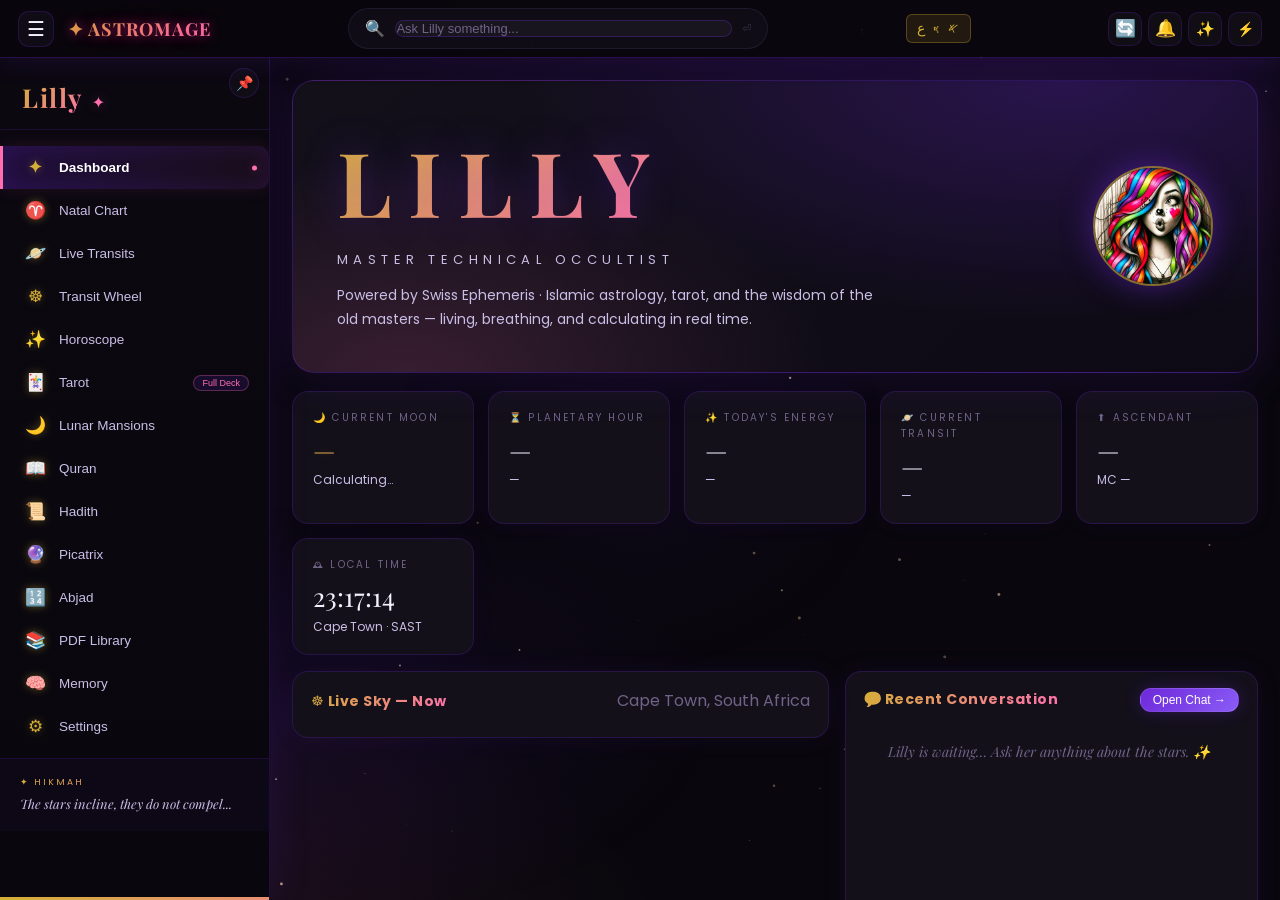
==== templates/index.html @ d73ab099 "Task A: make Lilly a memory-aware companion in /api/chat - Rewrite /api/chat to ground replies in th" ====
<!doctype html>
<html lang="en">
<head>
<meta charset="utf-8">
<meta name="viewport" content="width=device-width, initial-scale=1">
<title>AstroMage — Lilly Islamic Astrology Dashboard</title>
<link rel="stylesheet" href="/static/style.css">
<link rel="stylesheet" href="/static/lilly-premium.css">
</head>
<body>

<canvas id="starfield"></canvas>

<div class="dashboard">

  <!-- ═══ Top Bar ═══ -->
  <header class="topbar">
    <div class="topbar-left">
      <button class="hamburger" id="hamburger" title="Toggle sidebar">☰</button>
      <span class="topbar-title">✦ AstroMage</span>
    </div>
    <div class="topbar-center">
      <span>🔍</span>
      <input type="text" placeholder="Ask Lilly something..." id="search-input">
      <span class="search-hint">⏎</span>
    </div>
    <div class="topbar-translate">
      <button class="translate-btn" id="translate-btn" title="Arabic / Aramaic / Hebrew translation">𐤀 𐡀 ع</button>
      <div class="translate-panel" id="translate-panel" style="display:none">
        <div class="translate-header">
          <span class="translate-title">🔮 Sacred Translation</span>
          <button class="translate-close" id="translate-close">✕</button>
        </div>
        <div class="translate-lang-tabs">
          <button class="t-lang active" data-lang="arabic">Arabic ع</button>
          <button class="t-lang" data-lang="hebrew">Hebrew א</button>
          <button class="t-lang" data-lang="syriac">Syriac ܐ</button>
          <button class="t-lang" data-lang="abjad">Abjad الأبجدية</button>
        </div>
        <textarea id="translate-input" placeholder="Enter Arabic, Hebrew, or Aramaic text..." rows="3"></textarea>
        <div class="translate-actions">
          <button id="translate-submit" class="translate-submit-btn">Translate ⚡</button>
        </div>
        <div class="translate-result" id="translate-result">
          <div class="translate-placeholder">Lilly will translate from the sacred archive... 🌙</div>
        </div>
      </div>
    </div>
    <div class="topbar-right">
      <button class="topbar-btn" title="Refresh" id="btn-refresh">🔄</button>
      <button class="topbar-btn" title="Notifications" id="btn-notif">🔔</button>
      <button class="topbar-btn" id="btn-stars" title="Toggle stars (CPU saver)">✨</button>
      <button class="topbar-btn perf-toggle" id="btn-perf" title="Performance mode saves your laptop's battery and cooling fan 🌀">⚡</button>
    </div>
  </header>

  <!-- ═══ Main Area ═══ -->
  <div class="main-area">

    <!-- ═══ Streamlit Sidebar ═══ -->
    <aside class="sidebar" id="sidebar">
      <button class="sidebar-pin-btn" id="pin-btn" title="Pin sidebar">📌</button>

      <div class="sidebar-brand">
        <span class="sidebar-brand-name">Lilly</span>
        <span class="sidebar-brand-mark">✦</span>
      </div>

      <nav class="sidebar-nav">
        <button class="sidebar-nav-item active" data-tab="tab-home">
          <span class="icon">✦</span> Dashboard
        </button>
        <button class="sidebar-nav-item" data-tab="tab-natal">
          <span class="icon">♈</span> Natal Chart
        </button>
        <button class="sidebar-nav-item" data-tab="tab-transits">
          <span class="icon">🪐</span> Live Transits
        </button>
        <button class="sidebar-nav-item" data-tab="tab-wheel">
          <span class="icon">☸</span> Transit Wheel
        </button>
        <button class="sidebar-nav-item" data-tab="tab-horoscope">
          <span class="icon">✨</span> Horoscope
        </button>
        <button class="sidebar-nav-item" data-tab="tab-tarot">
          <span class="icon">🃏</span> Tarot
          <span class="badge">Full Deck</span>
        </button>
        <button class="sidebar-nav-item" data-tab="tab-mansions">
          <span class="icon">🌙</span> Lunar Mansions
        </button>
        <button class="sidebar-nav-item" data-tab="tab-quran">
          <span class="icon">📖</span> Quran
        </button>
        <button class="sidebar-nav-item" data-tab="tab-hadith">
          <span class="icon">📜</span> Hadith
        </button>
        <button class="sidebar-nav-item" data-tab="tab-picatrix">
          <span class="icon">🔮</span> Picatrix
        </button>
        <button class="sidebar-nav-item" data-tab="tab-abjad">
          <span class="icon">🔢</span> Abjad
        </button>
        <button class="sidebar-nav-item" data-tab="tab-library">
          <span class="icon">📚</span> PDF Library
        </button>
        <button class="sidebar-nav-item" data-tab="tab-memory">
          <span class="icon">🧠</span> Memory
        </button>
        <button class="sidebar-nav-item" data-tab="tab-settings">
          <span class="icon">⚙</span> Settings
        </button>
      </nav>

      <div class="sidebar-quote">
        <div class="label">✦ Hikmah</div>
        <div class="text" id="quote-text">The stars incline, they do not compel...</div>
      </div>
    </aside>

    <!-- ═══ Content Area ═══ -->
    <div class="content-area" id="content-area">

      <!-- ─── HOME ─── -->
      <div class="tab-page active" id="tab-home">

        <!-- ═══ LILLY · HERO ═══ -->
        <div class="lilly-hero">
          <div class="lilly-hero-inner">
            <div class="lilly-hero-text">
              <h1>LILLY</h1>
              <div class="lilly-sub">Master Technical Occultist</div>
              <p class="lilly-tagline">Powered by Swiss Ephemeris · Islamic astrology, tarot, and the wisdom of the old masters — living, breathing, and calculating in real time.</p>
            </div>
            <img class="lilly-portrait" src="/static/lilly_portrait.png" alt="Lilly">
          </div>
        </div>

        <!-- ═══ LIVE STAT TILES ═══ -->
        <div class="lilly-tile-grid" id="lilly-tiles">
          <div class="lilly-tile" id="tile-moon">
            <div class="tile-label">🌙 Current Moon</div>
            <div class="tile-value gold" id="tile-moon-val">—</div>
            <div class="tile-sub" id="tile-moon-sub">Calculating…</div>
          </div>
          <div class="lilly-tile" id="tile-hour">
            <div class="tile-label">⏳ Planetary Hour</div>
            <div class="tile-value" id="tile-hour-val">—</div>
            <div class="tile-sub" id="tile-hour-sub">—</div>
          </div>
          <div class="lilly-tile" id="tile-energy">
            <div class="tile-label">✨ Today's Energy</div>
            <div class="tile-value" id="tile-energy-val">—</div>
            <div class="tile-sub" id="tile-energy-sub">—</div>
          </div>
          <div class="lilly-tile" id="tile-transit">
            <div class="tile-label">🪐 Current Transit</div>
            <div class="tile-value" id="tile-transit-val">—</div>
            <div class="tile-sub" id="tile-transit-sub">—</div>
          </div>
          <div class="lilly-tile" id="tile-asc">
            <div class="tile-label">⬆ Ascendant</div>
            <div class="tile-value" id="tile-asc-val">—</div>
            <div class="tile-sub" id="tile-asc-sub">MC —</div>
          </div>
          <div class="lilly-tile" id="tile-clock">
            <div class="tile-label">🕰 Local Time</div>
            <div class="tile-value" id="tile-clock-val">—</div>
            <div class="tile-sub" id="tile-clock-sub">Cape Town · SAST</div>
          </div>
        </div>

        <!-- ═══ LIVE WHEEL + RECENT CHAT ═══ -->
        <div class="lilly-home-main">
          <!-- Live wheel -->
          <div class="lilly-wheel-card">
            <div class="card-header">
              <span class="card-title">☸ Live Sky — Now</span>
              <span class="card-subtitle" id="wheel-loc-sub">Cape Town, South Africa</span>
            </div>
            <div id="wheel-canvas" class="wheel-canvas"></div>
            <div id="planet-panel" class="planet-panel hidden">
              <div class="planet-panel-header">
                <span id="planet-panel-title">Planet</span>
                <button id="planet-panel-close">✕</button>
              </div>
              <div id="planet-panel-body" class="planet-panel-body"></div>
            </div>
          </div>

          <!-- Recent conversation + chat launcher -->
          <div class="lilly-recent">
            <div class="card-header">
              <span class="card-title">💬 Recent Conversation</span>
              <button class="btn btn-sm" onclick="openTab('tab-chat')">Open Chat →</button>
            </div>
            <div class="lilly-recent-list" id="lilly-recent-list">
              <div class="lilly-recent-empty">Lilly is waiting… Ask her anything about the stars. ✨</div>
            </div>
            <div class="lilly-quick-prompts" id="lilly-quick-prompts">
              <button class="lilly-chip" onclick="lillyAsk('What is my current Moon phase?')">Moon phase</button>
              <button class="lilly-chip" onclick="lillyAsk('Draw me a tarot card')">Draw a card</button>
              <button class="lilly-chip" onclick="lillyAsk('Explain my Ascendant')">My Ascendant</button>
              <button class="lilly-chip" onclick="lillyAsk('What is the current planetary hour?')">Planetary hour</button>
            </div>
          </div>
        </div>

        <!-- ═══ APP NAVIGATION TILES ═══ -->
        <div class="lilly-nav-grid">
          <a class="lilly-link" href="javascript:void(0)" onclick="openTab('tab-natal')"><span class="ll-icon">♈</span><span><span class="ll-name">Natal Chart</span><br><span class="ll-desc">Lilly explains every placement</span></span></a>
          <a class="lilly-link" href="javascript:void(0)" onclick="openTab('tab-transits')"><span class="ll-icon">🪐</span><span><span class="ll-name">Live Transits</span><br><span class="ll-desc">Real-time planetary motion</span></span></a>
          <a class="lilly-link" href="javascript:void(0)" onclick="openTab('tab-wheel')"><span class="ll-icon">☸</span><span><span class="ll-name">Transit Wheel</span><br><span class="ll-desc">Interactive SVG chart</span></span></a>
          <a class="lilly-link" href="javascript:void(0)" onclick="openTab('tab-horoscope')"><span class="ll-icon">✨</span><span><span class="ll-name">Horoscope</span><br><span class="ll-desc">Personalised interpretation</span></span></a>
          <a class="lilly-link" href="javascript:void(0)" onclick="openTab('tab-tarot')"><span class="ll-icon">🃏</span><span><span class="ll-name">Tarot</span><br><span class="ll-desc">Rider-Waite meanings & correspondences</span></span></a>
          <a class="lilly-link" href="javascript:void(0)" onclick="openTab('tab-mansions')"><span class="ll-icon">🌙</span><span><span class="ll-name">Lunar Mansions</span><br><span class="ll-desc">Full Manazil al-Qamar encyclopedia</span></span></a>
          <a class="lilly-link" href="javascript:void(0)" onclick="openTab('tab-quran')"><span class="ll-icon">📖</span><span><span class="ll-name">Quran</span><br><span class="ll-desc">Searchable, with tafsir & Lilly's commentary</span></span></a>
          <a class="lilly-link" href="javascript:void(0)" onclick="openTab('tab-hadith')"><span class="ll-icon">📜</span><span><span class="ll-name">Hadith</span><br><span class="ll-desc">Searchable authentic collections</span></span></a>
          <a class="lilly-link" href="javascript:void(0)" onclick="openTab('tab-picatrix')"><span class="ll-icon">🔮</span><span><span class="ll-name">Picatrix</span><br><span class="ll-desc">Planetary correspondences & elections</span></span></a>
          <a class="lilly-link" href="javascript:void(0)" onclick="openTab('tab-abjad')"><span class="ll-icon">🔢</span><span><span class="ll-name">Abjad</span><br><span class="ll-desc">Calculations & magic squares</span></span></a>
          <a class="lilly-link" href="javascript:void(0)" onclick="openTab('tab-library')"><span class="ll-icon">📚</span><span><span class="ll-name">PDF Library</span><br><span class="ll-desc">Lilly remembers every uploaded PDF</span></span></a>
          <a class="lilly-link" href="javascript:void(0)" onclick="openTab('tab-memory')"><span class="ll-icon">🧠</span><span><span class="ll-name">Memory</span><br><span class="ll-desc">What Lilly holds for you</span></span></a>
        </div>

      </div><!-- /tab-home -->

      <!-- ─── NATAL CHART WORKSHEET ─── -->
      <div class="tab-page" id="tab-natal">
        <!-- Chart Selector Bar -->
        <div class="natal-chart-bar">
          <div class="natal-chart-selector">
            <span class="natal-bar-label">🎂 Chart:</span>
            <select id="natal-chart-select" class="natal-chart-select">
              <option value="">Gigi (Default)</option>
            </select>
          </div>
          <div class="natal-chart-actions">
            <button class="natal-bar-btn" id="natal-btn-new" title="New Chart">＋ New</button>
            <button class="natal-bar-btn" id="natal-btn-save" title="Save Chart">💾 Save</button>
            <button class="natal-bar-btn danger" id="natal-btn-delete" title="Delete Chart">🗑 Delete</button>
          </div>
        </div>
        <div class="natal-worksheet" id="natal-worksheet">

          <!-- Top Row: Planetary Positions + Wheel -->
          <div class="natal-top-row">
            <div class="natal-planet-box">
              <div class="natal-section-label">☉ PLANETARY POSITIONS</div>
              <table class="natal-planet-table" id="natal-planet-table">
                <thead><tr><th>PLANET</th><th>SIGN</th><th>DEG</th><th>HOUSE</th></tr></thead>
                <tbody id="natal-planet-tbody">
                  <tr><td colspan="4" class="natal-loading">Loading...</td></tr>
                </tbody>
              </table>
            </div>
            <div class="natal-wheel-box">
              <div class="natal-section-label">✦ NATAL WHEEL</div>
              <div id="natal-wheel-canvas" class="natal-wheel-canvas">
                <div class="natal-loading">Drawing wheel...</div>
              </div>
            </div>
          </div>

          <!-- Middle Row: Aspect Grid + House Cusps -->
          <div class="natal-mid-row">
            <div class="natal-aspect-box">
              <div class="natal-section-label">✦ ASPECTS</div>
              <div class="natal-aspect-scroll" id="natal-aspect-list">
                <div class="natal-loading">Computing aspects...</div>
              </div>
            </div>
            <div class="natal-cusps-box">
              <div class="natal-section-label">✦ HOUSE CUSPS</div>
              <table class="natal-cusp-table" id="natal-cusp-table">
                <thead><tr><th>#</th><th>SIGN</th><th>DEG</th><th>RULER</th></tr></thead>
                <tbody id="natal-cusp-tbody">
                  <tr><td colspan="4" class="natal-loading">Loading...</td></tr>
                </tbody>
              </table>
            </div>
          </div>

          <!-- Bottom Row: Elements/Modalities + Birth Data -->
          <div class="natal-bottom-row">
            <div class="natal-elements-box">
              <div class="natal-section-label">✦ ELEMENTS & MODALITIES</div>
              <table class="natal-elem-table" id="natal-elem-table">
                <thead><tr><th></th><th>CARDINAL</th><th>FIXED</th><th>MUTABLE</th></tr></thead>
                <tbody id="natal-elem-tbody">
                  <tr><td>🔥 FIRE</td><td>0</td><td>0</td><td>0</td></tr>
                  <tr><td>🌍 EARTH</td><td>0</td><td>0</td><td>0</td></tr>
                  <tr><td>🌬 AIR</td><td>0</td><td>0</td><td>0</td></tr>
                  <tr><td>💧 WATER</td><td>0</td><td>0</td><td>0</td></tr>
                </tbody>
              </table>
            </div>
            <div class="natal-data-box">
              <div class="natal-section-label">✦ BIRTH DATA</div>
              <div class="natal-data-grid" id="natal-data-grid">
                <div class="natal-data-field"><span class="natal-data-label">Name</span><span class="natal-data-value" id="natal-name">—</span></div>
                <div class="natal-data-field"><span class="natal-data-label">Date</span><span class="natal-data-value" id="natal-date">—</span></div>
                <div class="natal-data-field"><span class="natal-data-label">Time</span><span class="natal-data-value" id="natal-time">—</span></div>
                <div class="natal-data-field"><span class="natal-data-label">Location</span><span class="natal-data-value" id="natal-location">—</span></div>
                <div class="natal-data-field"><span class="natal-data-label">ASC</span><span class="natal-data-value" id="natal-asc">—</span></div>
                <div class="natal-data-field"><span class="natal-data-label">MC</span><span class="natal-data-value" id="natal-mc">—</span></div>
              </div>
            </div>
          </div>

          <!-- Legend -->
          <div class="natal-legend">
            <span>☌ Conjunction</span> <span>☍ Opposition</span> <span>△ Trine</span> <span>□ Square</span> <span>✶ Sextile</span>
          </div>

        </div>
      </div>
      <div class="tab-page" id="tab-horoscope">
        <div class="horoscope-layout">
          <!-- Left: Horoscope Category Nav -->
          <div class="horo-nav-panel">
            <div class="horo-nav-header">🔮 Horoscopes</div>
            <div class="horo-nav-list">
              <div class="horo-nav-item active" data-horo="daily" onclick="switchHoro('daily')">⭐ Daily</div>
              <div class="horo-nav-item" data-horo="weekly" onclick="switchHoro('weekly')">📅 Weekly</div>
              <div class="horo-nav-item" data-horo="monthly" onclick="switchHoro('monthly')">🌕 Monthly</div>
              <div class="horo-nav-item" data-horo="love" onclick="switchHoro('love')">💕 Love</div>
              <div class="horo-nav-item" data-horo="career" onclick="switchHoro('career')">💼 Career</div>
              <div class="horo-nav-item" data-horo="health" onclick="switchHoro('health')">🌿 Health</div>
              <div class="horo-nav-item" data-horo="compat" onclick="switchHoro('compat')">💖 Compatibility</div>
            </div>
          </div>
          <!-- Right: Content -->
          <div class="horo-content" id="horo-content">
            <div class="horo-loading">Loading the stars...</div>
          </div>
        </div>
      </div>
      <div class="tab-page" id="tab-magi">
        <!-- ═══ MagiJournal — Web Diary ═══ -->
        <div class="magi-layout">
          <!-- Left Column: Day Navigation + Calendar + View Switcher -->
          <div class="magi-left">
            <!-- View Switcher -->
            <div class="card magi-view-switch">
              <button class="magi-view-btn active" data-magi-view="day">📝 Day</button>
              <button class="magi-view-btn" data-magi-view="week">📅 Week</button>
              <button class="magi-view-btn" data-magi-view="year">🗓 Year</button>
              <button class="magi-view-btn" data-magi-view="search">🔍 Search</button>
            </div>

            <!-- Day Picker -->
            <div class="card magi-day-picker" id="magi-day-picker">
              <div class="magi-day-nav">
                <button class="magi-nav-btn" id="magi-prev-day">◀</button>
                <div class="magi-day-display">
                  <div class="magi-day-name" id="magi-day-name">—</div>
                  <div class="magi-day-date" id="magi-day-date">—</div>
                </div>
                <button class="magi-nav-btn" id="magi-next-day">▶</button>
                <button class="magi-nav-btn" id="magi-today-btn" title="Today">✦</button>
              </div>
              <div class="magi-date-input-row">
                <input type="date" id="magi-date-input" class="magi-date-input">
              </div>
            </div>

            <!-- Month Calendar Mini -->
            <div class="card magi-month-card" id="magi-month-cal">
              <div class="magi-month-header">
                <button class="magi-nav-btn mini" id="magi-prev-month">◀</button>
                <span class="magi-month-title" id="magi-month-title">—</span>
                <button class="magi-nav-btn mini" id="magi-next-month">▶</button>
              </div>
              <div class="magi-weekday-headers">
                <span>Mon</span><span>Tue</span><span>Wed</span><span>Thu</span><span>Fri</span><span>Sat</span><span>Sun</span>
              </div>
              <div class="magi-cal-grid" id="magi-cal-grid"></div>
            </div>

            <!-- Bookmarks & Favorites Quick -->
            <div class="card magi-bm-fav">
              <div class="magi-bm-row">
                <button class="magi-bm-btn" id="magi-show-bookmarks">📌 <span id="magi-bm-count">0</span></button>
                <button class="magi-bm-btn" id="magi-show-favorites">♥ <span id="magi-fav-count">0</span></button>
              </div>
            </div>
          </div>

          <!-- Right Column: Dynamic Content -->
          <div class="magi-right">

            <!-- Day View: Astro Bar + Diary/Tasks/Dreams -->
            <div class="magi-view" id="magi-view-day">
              <!-- Astro Info Bar -->
              <div class="card magi-astro-bar" id="magi-astro-bar">
                <div class="loading">Consulting the stars...</div>
              </div>
              <!-- Sub-tabs -->
              <div class="magi-tabs">
                <div class="magi-tab-bar">
                  <button class="magi-tab-btn active" data-magi-tab="diary">📝 Diary</button>
                  <button class="magi-tab-btn" data-magi-tab="tasks">☑ Tasks</button>
                  <button class="magi-tab-btn" data-magi-tab="dreams">🌙 Dreams</button>
                </div>
                <div class="magi-tab-content active" id="magi-tab-diary">
                  <div class="magi-toolbar">
                    <button class="magi-tool-btn" id="magi-bookmark-btn">☆ Bookmark</button>
                    <button class="magi-tool-btn" id="magi-favorite-btn">♥ Favorite</button>
                    <span class="magi-saved-status" id="magi-saved-status"></span>
                  </div>
                  <textarea class="magi-diary-text" id="magi-diary-text" placeholder="Write your diary entry for this day..."></textarea>
                </div>
                <div class="magi-tab-content" id="magi-tab-tasks">
                  <div class="magi-task-input-row">
                    <input type="text" class="magi-task-input" id="magi-task-input" placeholder="Add a task...">
                    <button class="magi-task-add-btn" id="magi-task-add">+ Add</button>
                  </div>
                  <div class="magi-task-list" id="magi-task-list">
                    <div class="loading">No tasks for this day</div>
                  </div>
                </div>
                <div class="magi-tab-content" id="magi-tab-dreams">
                  <textarea class="magi-dream-text" id="magi-dream-text" placeholder="Record your dreams..."></textarea>
                </div>
              </div>
            </div>

            <!-- Week View -->
            <div class="magi-view" id="magi-view-week" style="display:none">
              <div class="card">
                <div class="card-header"><span class="card-title">📅 Week View</span></div>
                <div class="magi-week-header">
                  <button class="magi-nav-btn" id="magi-prev-week">◀ Prev Week</button>
                  <span class="magi-week-title" id="magi-week-title">—</span>
                  <button class="magi-nav-btn" id="magi-next-week">Next Week ▶</button>
                </div>
                <div class="magi-week-grid" id="magi-week-grid"></div>
              </div>
            </div>

            <!-- Year View -->
            <div class="magi-view" id="magi-view-year" style="display:none">
              <div class="card">
                <div class="card-header"><span class="card-title">🗓 Year View</span></div>
                <div class="magi-year-header">
                  <button class="magi-nav-btn" id="magi-prev-year">◀</button>
                  <span class="magi-year-title" id="magi-year-title">—</span>
                  <button class="magi-nav-btn" id="magi-next-year">▶</button>
                </div>
                <div class="magi-year-grid" id="magi-year-grid"></div>
              </div>
            </div>

            <!-- Search View -->
            <div class="magi-view" id="magi-view-search" style="display:none">
              <div class="card">
                <div class="card-header"><span class="card-title">🔍 Search</span></div>
                <div class="magi-search-row">
                  <input type="text" class="magi-search-input" id="magi-search-input" placeholder="Search diary, tasks, dreams...">
                  <button class="magi-search-btn" id="magi-search-btn">Search</button>
                </div>
                <div class="magi-recent-searches" id="magi-recent-searches"></div>
                <div class="magi-search-results" id="magi-search-results"></div>
              </div>
            </div>

          </div>
        </div>
      </div>
      <div class="tab-page" id="tab-library">
        <div class="library-layout">
          <!-- Bookshelf Panel -->
          <div class="library-shelf-panel">
            <div class="card library-shelf-card">
              <div class="library-shelf-header">
                <span class="library-shelf-title">📚 Bookshelf</span>
                <span class="library-shelf-count" id="library-book-count">0 books</span>
                <button class="btn btn-sm" onclick="importAllPDFs()" title="Import PDFs from Documents/magewisdom" style="font-size:12px;padding:4px 10px">📥 Import</button>
              </div>
              <div class="library-search-bar" style="padding:8px 12px;border-bottom:1px solid rgba(255,255,255,0.05)">
                <input type="text" id="library-search-input" placeholder="🔍 Search all books..." 
                  onkeyup="if(event.key==='Enter')librarySearch()" style="width:100%;background:rgba(0,0,0,0.3);border:1px solid rgba(212,175,55,0.2);border-radius:6px;padding:6px 10px;color:#e0e0e0;font-size:13px;outline:none" />
              </div>
              <div class="library-shelf" id="library-shelf">
                <div class="loading">Opening the sacred archive...</div>
              </div>
            </div>
          </div>
          <!-- Celestial Index Panel (Phase 15) -->
          <div class="celestial-index-panel" id="celestial-index-panel">
            <div class="card celestial-index-card">
              <div class="library-shelf-header">
                <span class="library-shelf-title">✦ Lilly's Celestial Library</span>
                <span class="library-shelf-count" id="celestial-count">indexing…</span>
              </div>
              <div class="celestial-filters" id="celestial-trad-filters"></div>
              <div class="celestial-filters" id="celestial-dom-filters"></div>
              <div class="celestial-grid" id="celestial-grid">
                <div class="loading">✦ Awakening the index of the old masters…</div>
              </div>
            </div>
          </div>
          <!-- Reader Panel -->
          <div class="library-reader-panel">
            <div class="card library-reader-card" id="library-reader-card">
              <div class="library-empty" id="library-empty">
                <div class="library-empty-icon">📖</div>
                <div class="library-empty-title">Sacred Library</div>
                <div class="library-empty-desc">Select a book from the shelf to begin reading.<br>The wisdom of the ages awaits you, beloved.<br><br>Or click <strong>📥 Import</strong> to import PDFs from your collection.</div>
              </div>
              <div class="library-reader" id="library-reader" style="display:none">
                <div class="library-reader-toolbar" id="library-reader-toolbar"></div>
                <div class="library-reader-toc" id="library-reader-toc"></div>
                <div class="library-reader-content" id="library-reader-content"></div>
                <div class="library-reader-footer" id="library-reader-footer"></div>
              </div>
            </div>
          </div>
        </div>
      </div>
      <div class="tab-page" id="tab-simply">
        <div class="simply-layout">
          <!-- Left: Section Navigation -->
          <div class="simply-nav-panel">
            <div class="simply-nav-header">🔭 Simply Astrology</div>
            <div class="simply-nav-list" id="simply-nav-list">
              <div class="simply-nav-item active" data-idx="0" onclick="simplySelect(0)">
                <span class="simply-nav-icon">🪐</span>
                <span class="simply-nav-name">Planets</span>
              </div>
              <div class="simply-nav-item" data-idx="1" onclick="simplySelect(1)">
                <span class="simply-nav-icon">⭐</span>
                <span class="simply-nav-name">Zodiac Signs</span>
              </div>
              <div class="simply-nav-item" data-idx="2" onclick="simplySelect(2)">
                <span class="simply-nav-icon">🏠</span>
                <span class="simply-nav-name">Houses</span>
              </div>
              <div class="simply-nav-item" data-idx="3" onclick="simplySelect(3)">
                <span class="simply-nav-icon">✨</span>
                <span class="simply-nav-name">Aspects</span>
              </div>
            </div>
          </div>
          <!-- Right: Cheat Sheet Content -->
          <div class="simply-content" id="simply-content">

            <!-- 0: PLANETS -->
            <div class="simply-section active" id="simply-sec-0">
              <div class="simply-section-title">🪐 Planets & Points</div>
              <div class="cheat-sheet">
                <div class="cheat-row cheat-header"><span class="cheat-glyph">Symbol</span><span class="cheat-name">Planet</span><span class="cheat-keywords">Keywords</span></div>
                <div class="cheat-row"><span class="cheat-glyph">☉</span><span class="cheat-name">Sun</span><span class="cheat-keywords">Identity, ego, vitality, life purpose, father</span></div>
                <div class="cheat-row"><span class="cheat-glyph">☽</span><span class="cheat-name">Moon</span><span class="cheat-keywords">Emotions, instincts, comfort, mother, memory</span></div>
                <div class="cheat-row"><span class="cheat-glyph">☿</span><span class="cheat-name">Mercury</span><span class="cheat-keywords">Communication, thinking, learning, writing</span></div>
                <div class="cheat-row"><span class="cheat-glyph">♀</span><span class="cheat-name">Venus</span><span class="cheat-keywords">Love, beauty, values, relationships, art</span></div>
                <div class="cheat-row"><span class="cheat-glyph">♂</span><span class="cheat-name">Mars</span><span class="cheat-keywords">Action, desire, courage, anger, drive</span></div>
                <div class="cheat-row"><span class="cheat-glyph">♃</span><span class="cheat-name">Jupiter</span><span class="cheat-keywords">Growth, wisdom, expansion, luck, faith</span></div>
                <div class="cheat-row"><span class="cheat-glyph">♄</span><span class="cheat-name">Saturn</span><span class="cheat-keywords">Discipline, structure, responsibility, time</span></div>
                <div class="cheat-row"><span class="cheat-glyph">♅</span><span class="cheat-name">Uranus</span><span class="cheat-keywords">Innovation, rebellion, freedom, sudden change</span></div>
                <div class="cheat-row"><span class="cheat-glyph">♆</span><span class="cheat-name">Neptune</span><span class="cheat-keywords">Dreams, illusion, spirituality, compassion</span></div>
                <div class="cheat-row"><span class="cheat-glyph">♇</span><span class="cheat-name">Pluto</span><span class="cheat-keywords">Transformation, power, rebirth, the unconscious</span></div>
                <div class="cheat-row"><span class="cheat-glyph">☊</span><span class="cheat-name">Rahu (North Node)</span><span class="cheat-keywords">Destiny, growth, ambition, new experiences</span></div>
                <div class="cheat-row"><span class="cheat-glyph">☋</span><span class="cheat-name">Ketu (South Node)</span><span class="cheat-keywords">Past life, wisdom, detachment, spirituality</span></div>
                <div class="cheat-row"><span class="cheat-glyph">⚸</span><span class="cheat-name">Lilith</span><span class="cheat-keywords">Shadow self, independence, raw truth</span></div>
                <div class="cheat-row"><span class="cheat-glyph">⊕</span><span class="cheat-name">Part of Fortune</span><span class="cheat-keywords">Luck, success, prosperity, happiness</span></div>
                <div class="cheat-row"><span class="cheat-glyph">ASC</span><span class="cheat-name">Ascendant</span><span class="cheat-keywords">Self, appearance, first impressions, approach</span></div>
                <div class="cheat-row"><span class="cheat-glyph">MC</span><span class="cheat-name">Midheaven</span><span class="cheat-keywords">Career, public image, life goals, reputation</span></div>
              </div>
            </div>

            <!-- 1: ZODIAC SIGNS -->
            <div class="simply-section" id="simply-sec-1">
              <div class="simply-section-title">⭐ Zodiac Signs</div>
              <div class="cheat-sheet">
                <div class="cheat-row cheat-header"><span class="cheat-glyph">Sign</span><span class="cheat-name">Name</span><span class="cheat-keywords">Keywords</span><span class="cheat-ruler">Ruler</span></div>
                <div class="cheat-row"><span class="cheat-glyph">♈</span><span class="cheat-name">Aries</span><span class="cheat-keywords">Bold, initiating, independent, impulsive</span><span class="cheat-ruler">♂ Mars</span></div>
                <div class="cheat-row"><span class="cheat-glyph">♉</span><span class="cheat-name">Taurus</span><span class="cheat-keywords">Steady, sensual, patient, determined</span><span class="cheat-ruler">♀ Venus</span></div>
                <div class="cheat-row"><span class="cheat-glyph">♊</span><span class="cheat-name">Gemini</span><span class="cheat-keywords">Curious, communicative, adaptable, witty</span><span class="cheat-ruler">☿ Mercury</span></div>
                <div class="cheat-row"><span class="cheat-glyph">♋</span><span class="cheat-name">Cancer</span><span class="cheat-keywords">Nurturing, protective, intuitive, emotional</span><span class="cheat-ruler">☽ Moon</span></div>
                <div class="cheat-row"><span class="cheat-glyph">♌</span><span class="cheat-name">Leo</span><span class="cheat-keywords">Creative, generous, proud, dramatic</span><span class="cheat-ruler">☉ Sun</span></div>
                <div class="cheat-row"><span class="cheat-glyph">♍</span><span class="cheat-name">Virgo</span><span class="cheat-keywords">Analytical, practical, healing, precise</span><span class="cheat-ruler">☿ Mercury</span></div>
                <div class="cheat-row"><span class="cheat-glyph">♎</span><span class="cheat-name">Libra</span><span class="cheat-keywords">Harmonious, fair, relational, balanced</span><span class="cheat-ruler">♀ Venus</span></div>
                <div class="cheat-row"><span class="cheat-glyph">♏</span><span class="cheat-name">Scorpio</span><span class="cheat-keywords">Intense, transformative, deep, secretive</span><span class="cheat-ruler">♂ Mars / ♇ Pluto</span></div>
                <div class="cheat-row"><span class="cheat-glyph">♐</span><span class="cheat-name">Sagittarius</span><span class="cheat-keywords">Adventurous, philosophical, free, optimistic</span><span class="cheat-ruler">♃ Jupiter</span></div>
                <div class="cheat-row"><span class="cheat-glyph">♑</span><span class="cheat-name">Capricorn</span><span class="cheat-keywords">Ambitious, disciplined, wise, enduring</span><span class="cheat-ruler">♄ Saturn</span></div>
                <div class="cheat-row"><span class="cheat-glyph">♒</span><span class="cheat-name">Aquarius</span><span class="cheat-keywords">Innovative, humanitarian, unique, detached</span><span class="cheat-ruler">♄ Saturn / ♅ Uranus</span></div>
                <div class="cheat-row"><span class="cheat-glyph">♓</span><span class="cheat-name">Pisces</span><span class="cheat-keywords">Dreamy, compassionate, mystical, artistic</span><span class="cheat-ruler">♃ Jupiter / ♆ Neptune</span></div>
              </div>
              <div class="cheat-note" style="margin-top:14px"><strong>Elements:</strong> 🔥 Fire (Aries, Leo, Sagittarius) · 🌍 Earth (Taurus, Virgo, Capricorn) · 💨 Air (Gemini, Libra, Aquarius) · 💧 Water (Cancer, Scorpio, Pisces)</div>
              <div class="cheat-note"><strong>Modalities:</strong> 🃏 Cardinal (initiating) · 📌 Fixed (sustaining) · 🔄 Mutable (adapting)</div>
            </div>

            <!-- 2: HOUSES -->
            <div class="simply-section" id="simply-sec-2">
              <div class="simply-section-title">🏠 The Houses</div>
              <div class="cheat-sheet">
                <div class="cheat-row cheat-header"><span class="cheat-glyph">#</span><span class="cheat-name">House</span><span class="cheat-keywords">Keywords</span></div>
                <div class="cheat-row"><span class="cheat-glyph">1st</span><span class="cheat-name">Self</span><span class="cheat-keywords">Identity, appearance, personality, approach to life</span></div>
                <div class="cheat-row"><span class="cheat-glyph">2nd</span><span class="cheat-name">Values</span><span class="cheat-keywords">Money, possessions, self-worth, resources</span></div>
                <div class="cheat-row"><span class="cheat-glyph">3rd</span><span class="cheat-name">Communication</span><span class="cheat-keywords">Siblings, short trips, writing, early education</span></div>
                <div class="cheat-row"><span class="cheat-glyph">4th</span><span class="cheat-name">Home</span><span class="cheat-keywords">Family, roots, mother, emotional foundation</span></div>
                <div class="cheat-row"><span class="cheat-glyph">5th</span><span class="cheat-name">Creativity</span><span class="cheat-keywords">Romance, children, joy, self-expression, art</span></div>
                <div class="cheat-row"><span class="cheat-glyph">6th</span><span class="cheat-name">Health</span><span class="cheat-keywords">Daily work, service, routines, wellness, pets</span></div>
                <div class="cheat-row"><span class="cheat-glyph">7th</span><span class="cheat-name">Partnerships</span><span class="cheat-keywords">Marriage, contracts, open enemies, one-on-one</span></div>
                <div class="cheat-row"><span class="cheat-glyph">8th</span><span class="cheat-name">Transformation</span><span class="cheat-keywords">Shared resources, intimacy, death & rebirth, occult</span></div>
                <div class="cheat-row"><span class="cheat-glyph">9th</span><span class="cheat-name">Philosophy</span><span class="cheat-keywords">Travel, higher learning, faith, publishing, law</span></div>
                <div class="cheat-row"><span class="cheat-glyph">10th</span><span class="cheat-name">Career</span><span class="cheat-keywords">Public image, father, ambition, life direction</span></div>
                <div class="cheat-row"><span class="cheat-glyph">11th</span><span class="cheat-name">Community</span><span class="cheat-keywords">Friends, hopes, groups, humanitarian causes</span></div>
                <div class="cheat-row"><span class="cheat-glyph">12th</span><span class="cheat-name">Subconscious</span><span class="cheat-keywords">Solitude, hidden matters, dreams, spirituality</span></div>
              </div>
            </div>

            <!-- 3: ASPECTS -->
            <div class="simply-section" id="simply-sec-3">
              <div class="simply-section-title">✨ Aspects</div>
              <div class="cheat-sheet">
                <div class="cheat-row cheat-header"><span class="cheat-glyph">Symbol</span><span class="cheat-name">Aspect</span><span class="cheat-keywords">Meaning</span></div>
                <div class="cheat-row"><span class="cheat-glyph">☌</span><span class="cheat-name">Conjunction (0°)</span><span class="cheat-keywords">Energies merge — intense, focused, blended</span></div>
                <div class="cheat-row"><span class="cheat-glyph">⚹</span><span class="cheat-name">Sextile (60°)</span><span class="cheat-keywords">Supportive opportunity — gentle, requires effort</span></div>
                <div class="cheat-row"><span class="cheat-glyph">□</span><span class="cheat-name">Square (90°)</span><span class="cheat-keywords">Tension & friction — challenges that drive growth</span></div>
                <div class="cheat-row"><span class="cheat-glyph">△</span><span class="cheat-name">Trine (120°)</span><span class="cheat-keywords">Natural harmony — talents that flow effortlessly</span></div>
                <div class="cheat-row"><span class="cheat-glyph">☍</span><span class="cheat-name">Opposition (180°)</span><span class="cheat-keywords">Polarization — balance between two forces</span></div>
                <div class="cheat-row"><span class="cheat-glyph">⚺</span><span class="cheat-name">Quincunx (150°)</span><span class="cheat-keywords">Adjustment needed — awkward, requires adaptation</span></div>
                <div class="cheat-row"><span class="cheat-glyph">⚻</span><span class="cheat-name">Quintile (72°)</span><span class="cheat-keywords">Creative gift — subtle talent, inspiration</span></div>
                <div class="cheat-row"><span class="cheat-glyph">⚼</span><span class="cheat-name">Semi-sextile (30°)</span><span class="cheat-keywords">Mild connection — small opportunities, awareness</span></div>
              </div>
              <div class="cheat-note" style="margin-top:14px"><strong>☌ Conjunction:</strong> Can be harmonious or challenging depending on the planets involved.</div>
              <div class="cheat-note"><strong>□ Square vs △ Trine:</strong> Squares push you to grow; Trines give natural ease. Both are needed.</div>
              <div class="cheat-note"><strong>Orbs:</strong> The tighter the aspect (smaller orb), the stronger its influence. Major orbs are 6–10°.</div>
            </div>

          </div>
        </div>
      </div>
      <div class="tab-page" id="tab-quran">
        <div class="card tab-full-card">
          <div class="card-header"><span class="card-title">🕌 The Noble Quran</span></div>
          <div id="quran-full-content"><div class="loading">Loading the Noble Quran...</div></div>
        </div>
      </div>
      <div class="tab-page" id="tab-hadith">
        <div class="card tab-full-card">
          <div class="card-header"><span class="card-title">📜 Major Hadith Collections</span></div>
          <div id="hadith-full-content"><div class="loading">Loading authentic traditions...</div></div>
        </div>
      </div>
      <div class="tab-page" id="tab-dashas">
        <div class="card tab-full-card">
          <div class="card-header"><span class="card-title">🔄 Vimshottari Dashas Explained</span></div>
          <div id="dashas-content"><div class="loading">Loading dashas...</div></div>
        </div>
      </div>
      <div class="tab-page" id="tab-nakshatras">
        <div class="card tab-full-card">
          <div class="card-header"><span class="card-title">⭐ 27 Nakshatras Explained</span></div>
          <div id="nakshatras-full-content"><div class="loading">Loading nakshatras...</div></div>
        </div>
      </div>
      <div class="tab-page" id="tab-tarot">
        <!-- Tarot sub-navigation -->
        <div class="tarot-subnav" id="tarot-subnav">
          <button class="tarot-subnav-item active" data-tarot-section="new-reading" onclick="switchTarotSection('new-reading',this)">🔮 New Reading</button>
          <button class="tarot-subnav-item" data-tarot-section="card-library" onclick="switchTarotSection('card-library',this)">📚 Card Library</button>
          <button class="tarot-subnav-item" data-tarot-section="reading-journal" onclick="switchTarotSection('reading-journal',this)">📖 Reading Journal</button>
          <button class="tarot-subnav-item" data-tarot-section="learn-tarot" onclick="switchTarotSection('learn-tarot',this)">⭐ Learn Tarot</button>
        </div>
        <!-- Section: New Reading -->
        <div class="tarot-section active" id="tarot-new-reading">
          <div class="card tab-full-card">
            <div class="card-header"><span class="card-title">🔮 New Tarot Reading</span></div>
            <div class="tarot-reading-toolbar">
              <label>Spread:</label>
              <select id="tarot-spread-select">
                <option value="1">One Card — Quick Insight</option>
                <option value="3" selected>Three Cards — Past · Present · Future</option>
                <option value="5">Five Cards — Cross of Intent</option>
                <option value="10">Celtic Cross (10 cards)</option>
              </select>
              <button class="tarot-draw-btn" onclick="tarotDrawCards()">🔮 Draw Cards</button>
            </div>
            <div id="tarot-reading-result" class="tarot-reading-result">
              <div class="tarot-reading-placeholder">Choose a spread and draw cards to begin your reading ✨</div>
            </div>
          </div>
        </div>
        <!-- Section: Card Library -->
        <div class="tarot-section" id="tarot-card-library">
          <div class="card tab-full-card">
            <div class="card-header">
              <span class="card-title">📚 Rider-Waite-Smith Tarot — Full Deck</span>
              <div class="tarot-library-filters">
                <button class="tarot-filter-btn active" data-filter="all" onclick="tarotFilterLibrary('all',this)">All 78</button>
                <button class="tarot-filter-btn" data-filter="major" onclick="tarotFilterLibrary('major',this)">⭐ Major</button>
                <button class="tarot-filter-btn" data-filter="wands" onclick="tarotFilterLibrary('wands',this)">🪄 Wands</button>
                <button class="tarot-filter-btn" data-filter="cups" onclick="tarotFilterLibrary('cups',this)">🏆 Cups</button>
                <button class="tarot-filter-btn" data-filter="swords" onclick="tarotFilterLibrary('swords',this)">⚔️ Swords</button>
                <button class="tarot-filter-btn" data-filter="pentacles" onclick="tarotFilterLibrary('pentacles',this)">🪙 Pentacles</button>
              </div>
            </div>
            <div id="tarot-library-grid"><div class="loading">Loading card library...</div></div>
          </div>
        </div>
        <!-- Section: Reading Journal -->
        <div class="tarot-section" id="tarot-reading-journal">
          <div class="card tab-full-card">
            <div class="card-header"><span class="card-title">📖 Reading Journal</span></div>
            <div id="tarot-journal-content">
              <div class="tarot-journal-empty">Your saved readings will appear here. Perform a reading and save it to your journal! 📓</div>
            </div>
          </div>
        </div>
        <!-- Section: Learn Tarot -->
        <div class="tarot-section" id="tarot-learn-tarot">
          <div class="card tab-full-card">
            <div class="card-header"><span class="card-title">⭐ Learn Tarot</span></div>
            <div id="tarot-learn-content"><div class="loading">Loading tarot knowledge...</div></div>
          </div>
        </div>
      </div>
      <div class="tab-page" id="tab-transits">
        <div class="card tab-full-card">
          <div class="card-header"><span class="card-title">🪐 Live Sky</span></div>
          <div id="live-content"><div class="loading">Loading planetary positions...</div></div>
        </div>
      </div>

      <!-- ─── CHAT WITH LILLY ─── -->
      <div class="tab-page" id="tab-chat">
        <div class="card tab-full-card chat-card">
          <div class="card-header">
            <span class="card-title">💬 Chat with Lilly</span>
            <span class="card-subtitle">Ask the cosmos anything, love 🌙</span>
          </div>
          <div class="chat-body">
            <div class="chat-messages" id="chat-messages">
              <div class="chat-msg">
                <div class="avatar">🌈</div>
                <div class="bubble">Welcome, starlight. I'm here — what would you like to explore together? ✨</div>
              </div>
            </div>
            <div class="chat-input-row">
              <input type="text" id="chat-input" class="chat-input" placeholder="Speak to Lilly... (or use the search bar above ✨)" autocomplete="off">
              <button id="chat-send" class="chat-send-btn" title="Send">➤</button>
            </div>
          </div>
        </div>
      </div>

      <!-- ═══ TRANSIT WHEEL ═══ -->
      <div class="tab-page" id="tab-wheel">
        <div class="card tab-full-card">
          <div class="card-header">
            <span class="card-title">☸ Interactive Transit Wheel</span>
            <span class="card-subtitle">Live sky · drag to rotate · scroll to zoom · click a planet</span>
          </div>
          <div class="wheel-controls">
            <button class="wheel-ctrl" id="wheel-zoom-out">−</button>
            <input type="range" id="wheel-zoom" min="0.5" max="2" step="0.05" value="1">
            <button class="wheel-ctrl" id="wheel-zoom-in">+</button>
            <button class="wheel-ctrl" id="wheel-rotate-left">⟲</button>
            <button class="wheel-ctrl" id="wheel-rotate-right">⟳</button>
            <label class="wheel-ctrl-toggle"><input type="checkbox" id="wheel-quincunx"> Quincunx</label>
            <label class="wheel-ctrl-toggle"><input type="checkbox" id="wheel-animate" checked> Animate</label>
          </div>
          <div class="wheel-stage" id="wheel-stage">
            <div id="wheel-canvas-full" class="wheel-canvas wheel-canvas-full"></div>
          </div>
        </div>
      </div>

      <!-- ═══ LUNAR MANSIONS ═══ -->
      <div class="tab-page" id="tab-mansions">
        <div class="card tab-full-card">
          <div class="card-header">
            <span class="card-title">🌙 Lunar Mansions · Manazil al-Qamar</span>
            <span class="card-subtitle" id="mansions-sub">Full 28-mansion encyclopedia</span>
          </div>
          <div class="mansion-layout">
            <div class="mansion-list" id="mansion-list"></div>
            <div class="mansion-detail" id="mansion-detail">
              <div class="obs-loading">Select a mansion…</div>
            </div>
          </div>
        </div>
      </div>

      <!-- ═══ PICATRIX ═══ -->
      <div class="tab-page" id="tab-picatrix">
        <div class="card tab-full-card">
          <div class="card-header">
            <span class="card-title">🔮 Picatrix · Planetary Correspondences</span>
            <span class="card-subtitle" id="picatrix-sub">After al-Buni, al-Qurtubi & Abu Ma'shar</span>
          </div>
          <div id="picatrix-body" class="picatrix-body">
            <div class="obs-loading">Gathering the correspondences…</div>
          </div>
        </div>
      </div>

      <!-- ═══ ABJAD ═══ -->
      <div class="tab-page" id="tab-abjad">
        <div class="card tab-full-card">
          <div class="card-header">
            <span class="card-title">🔢 Abjad · Hisab al-Jummal</span>
            <span class="card-subtitle">Calculations & magic squares</span>
          </div>
          <div class="abjad-layout">
            <div class="abjad-calc">
              <label class="field-label">Enter Arabic text</label>
              <textarea id="abjad-input" class="abjad-textarea" placeholder="ب س م الل ه الر ح م ن الر ح ي م"></textarea>
              <button class="btn btn-primary" id="abjad-compute">Calculate</button>
              <div id="abjad-result" class="abjad-result"></div>
            </div>
            <div class="abjad-squares">
              <label class="field-label">Magic Square (Awfaq)</label>
              <select id="abjad-square-planet" class="abjad-select">
                <option value="3">Saturn · 3×3</option>
                <option value="4">Jupiter · 4×4</option>
                <option value="5">Mars · 5×5</option>
                <option value="6">Sun · 6×6</option>
                <option value="7">Venus · 7×7</option>
                <option value="8">Mercury · 8×8</option>
                <option value="9">Moon · 9×9</option>
              </select>
              <button class="btn btn-primary" id="abjad-square-gen">Generate</button>
              <div id="abjad-square" class="abjad-square-box"></div>
            </div>
          </div>
        </div>
      </div>

      <!-- ═══ MEMORY ═══ -->
      <div class="tab-page" id="tab-memory">
        <div class="card tab-full-card">
          <div class="card-header">
            <span class="card-title">🧠 Memory</span>
            <span class="card-subtitle">What Lilly holds for you</span>
          </div>
          <div class="memory-layout">
            <div class="memory-col">
              <h3 class="memory-h">💬 Recent Conversation</h3>
              <div id="memory-chat" class="memory-chat"></div>
            </div>
            <div class="memory-col">
              <h3 class="memory-h">📚 Remembered Library</h3>
              <div id="memory-library" class="memory-library"></div>
            </div>
          </div>
        </div>
      </div>

      <!-- ═══ SETTINGS ═══ -->
      <div class="tab-page" id="tab-settings">
        <div class="card tab-full-card">
          <div class="card-header">
            <span class="card-title">⚙ Settings</span>
            <span class="card-subtitle">Lilly · Master Technical Occultist</span>
          </div>
          <div class="settings-layout">
            <div class="settings-row">
              <span class="settings-label">Live sky location</span>
              <span class="settings-val" id="settings-location">Cape Town, South Africa (lat −33.93, lon 18.42)</span>
            </div>
            <div class="settings-row">
              <span class="settings-label">Ephemeris</span>
              <span class="settings-val">Swiss Ephemeris (real astronomical calculation)</span>
            </div>
            <div class="settings-row">
              <span class="settings-label">House system</span>
              <span class="settings-val">Placidus</span>
            </div>
            <div class="settings-row">
              <span class="settings-label">Theme</span>
              <span class="settings-val">Lilly Premium Night</span>
            </div>
            <button class="btn btn-ghost" id="settings-clear-chat">Clear recent conversation</button>
          </div>
        </div>
      </div>

    </div><!-- /content-area -->
  </div><!-- /main-area -->
</div><!-- /dashboard -->

<script>
// ══════════ Starfield ══════════
// CPU-optimized: pauses when tab hidden, throttled to ~30fps, fewer stars
(function(){
  const c = document.getElementById('starfield');
  c.dataset.active = 'true'; // 'false' = paused to save CPU
  const ctx = c.getContext('2d');
  let stars = [], running = true, frameSkip = 0;
  function resize(){
    c.width = window.innerWidth; c.height = window.innerHeight;
    stars = [];
    for(let i = 0; i < 100; i++){
      stars.push({
        x: Math.random()*c.width, y: Math.random()*c.height,
        r: Math.random()*1.2+0.3, a: Math.random()*0.5+0.2, da: (Math.random()-0.5)*0.015
      });
    }
  }
  function draw(){
    if(!running || c.dataset.active === 'false') return;
    // Skip every other frame → ~30fps throttle
    frameSkip = 1 - frameSkip;
    if(frameSkip) { requestAnimationFrame(draw); return; }
    ctx.clearRect(0,0,c.width,c.height);
    for(const s of stars){
      s.a += s.da;
      if(s.a>0.7||s.a<0.1) s.da*=-1;
      ctx.beginPath(); ctx.arc(s.x,s.y,s.r,0,Math.PI*2);
      ctx.fillStyle = `rgba(255,220,180,${s.a})`;
      ctx.fill();
    }
    requestAnimationFrame(draw);
  }
  // Pause when tab hidden (Page Visibility API)
  document.addEventListener('visibilitychange', () => {
    running = !document.hidden;
    if(running && c.dataset.active !== 'false') requestAnimationFrame(draw);
  });
  window.addEventListener('resize',resize); resize(); draw();
})();

// ══════════ Starfield Toggle (CPU Saver) ══════════
document.getElementById('btn-stars')?.addEventListener('click', function() {
  const sf = document.getElementById('starfield');
  const isActive = sf.dataset.active !== 'false';
  sf.dataset.active = isActive ? 'false' : 'true';
  this.textContent = isActive ? '🌙' : '✨';
  this.classList.toggle('stars-off', isActive);
  this.title = isActive ? 'Turn stars on' : 'Turn stars off (CPU saver)';
});

// ══════════ Performance Mode Toggle ══════════
const perfToggle = document.getElementById('btn-perf');
let perfMode = localStorage.getItem('perf_mode') === 'true';
function applyPerfMode(on) {
  document.body.classList.toggle('perf-mode', on);
  perfToggle.textContent = on ? '🌀' : '⚡';
  perfToggle.title = on ? '🌀 Performance mode ON — all animations frozen' : '⚡ Performance mode OFF — full cosmic glow';
  localStorage.setItem('perf_mode', on);
  // Also auto-pause starfield when perf mode is on
  const sf = document.getElementById('starfield');
  const starsBtn = document.getElementById('btn-stars');
  if (on) {
    sf.dataset.active = 'false';
    if (starsBtn) { starsBtn.textContent = '🌙'; starsBtn.classList.add('stars-off'); }
  } else {
    // Only re-enable if we're on the home tab
    const activeTab = document.querySelector('.sidebar-nav-item.active');
    if (activeTab && activeTab.dataset.tab === 'tab-home') {
      sf.dataset.active = 'true';
      if (starsBtn) { starsBtn.textContent = '✨'; starsBtn.classList.remove('stars-off'); }
    }
  }
}
perfToggle?.addEventListener('click', () => {
  perfMode = !perfMode;
  applyPerfMode(perfMode);
});
// Restore saved preference on load
applyPerfMode(perfMode);

// ══════════ Sidebar ══════════
const sidebar = document.getElementById('sidebar');
const hamburger = document.getElementById('hamburger');
const pinBtn = document.getElementById('pin-btn');
let sidebarPinned = localStorage.getItem('sidebar_pinned') === 'true';

if(sidebarPinned) { sidebar.classList.remove('closed'); pinBtn.classList.add('pinned'); pinBtn.textContent = '📍'; }
// On desktop (> 900px), keep sidebar open by default
else if(window.innerWidth > 900) { sidebar.classList.remove('closed'); }
else { sidebar.classList.add('closed'); }

function openSidebar() { sidebar.classList.remove('closed'); }
function closeSidebar() { if(!sidebarPinned) sidebar.classList.add('closed'); }
function toggleSidebar() {
  if(sidebar.classList.contains('closed')) openSidebar();
  else if(!sidebarPinned) closeSidebar();
  else { sidebarPinned=false; pinBtn.classList.remove('pinned'); pinBtn.textContent='📌'; localStorage.setItem('sidebar_pinned','false'); closeSidebar(); }
}

hamburger.addEventListener('click', toggleSidebar);
pinBtn.addEventListener('click', () => {
  sidebarPinned = !sidebarPinned;
  pinBtn.classList.toggle('pinned'); pinBtn.textContent = sidebarPinned ? '📍' : '📌';
  if(sidebarPinned) openSidebar(); else closeSidebar();
  localStorage.setItem('sidebar_pinned', sidebarPinned);
});
document.getElementById('avatar-mini').addEventListener('click', openSidebar);

// Tab switching
document.querySelectorAll('.sidebar-nav-item').forEach(btn => {
  btn.addEventListener('click', () => {
    document.querySelectorAll('.sidebar-nav-item').forEach(b => b.classList.remove('active'));
    document.querySelectorAll('.tab-page').forEach(t => t.classList.remove('active'));
    btn.classList.add('active');
    const tab = document.getElementById(btn.dataset.tab);
    if(tab) tab.classList.add('active');
    // Pause starfield on reading tabs (CPU saver)
    document.getElementById('starfield').dataset.active = (btn.dataset.tab === 'tab-home') ? 'true' : 'false';
    // Sync toggle button icon with current state
    const starsBtn = document.getElementById('btn-stars');
    if(starsBtn) starsBtn.textContent = (btn.dataset.tab === 'tab-home') ? '✨' : '🌙';
    if(window.innerWidth <= 900 && !sidebarPinned) closeSidebar();
    // Lazy load configuration
    const lazy = {
    'tab-natal': 'natal-worksheet', 'tab-library': 'library-shelf',
    'tab-quran': 'quran-full-content', 'tab-hadith': 'hadith-full-content',
    'tab-dashas': 'dashas-content', 'tab-nakshatras': 'nakshatras-full-content',
    'tab-tarot': 'tab-tarot', 'tab-simply': 'simply-layout',
    'tab-horoscope': 'horo-content', 'tab-magi': 'magi-astro-bar',
    'tab-transits': 'live-content'
    };
    const cid = lazy[btn.dataset.tab];
    if(cid && document.getElementById(cid).innerHTML.includes('Loading')) {
      if(btn.dataset.tab === 'tab-natal') loadNatal();
      else if(btn.dataset.tab === 'tab-transits') loadLive();
      else if(btn.dataset.tab === 'tab-library') { loadLibrary(); loadCelestialIndex(); }
      else if(btn.dataset.tab === 'tab-simply') loadSimply();
      else if(btn.dataset.tab === 'tab-dashas') loadDashasFull();
      else if(btn.dataset.tab === 'tab-nakshatras') loadNakshatrasFull();
      else if(btn.dataset.tab === 'tab-horoscope') switchHoro('daily');
      else if(btn.dataset.tab === 'tab-magi') magiLoadDay(document.getElementById('magi-date-input').value || magiFormatDate(new Date()));
      else if(btn.dataset.tab === 'tab-quran') loadQuranFull();
      else if(btn.dataset.tab === 'tab-hadith') loadHadithFull();
    }
    // Tarot has its own section-based lazy load
    if(btn.dataset.tab === 'tab-tarot') loadTarotFull();
  });
});

// ══════════ Helpers ══════════
async function loadJSON(p, opts) { const r = await fetch(p, opts); if(!r.ok) throw new Error(p+': '+r.status); return r.json(); }
function esc(t) { const d = document.createElement('div'); d.textContent = t; return d.innerHTML; }

// Natal Chart CRUD state
let currentNatalChartId = null;
let currentNatalData = null;

// ══════════ HOME PAGE — Load Everything ══════════
async function loadHome() {
  try {
    const data = await loadJSON('/api/home');
    const ia = data.islamic_astro || {};
    const en = data.energy || {};
    const tarot = data.tarot || {};
    const qh = data.quran_hadith || {};
    const hour = data.planetary_hour || {};

    // Update obs-quick-info with energy/moon data
    const mp = ia.moon_phase || {};
    const mn = ia.mansion || {};
    const nak = ia.nakshatra || {};
    const dasha = ia.dasha || {};
    const cd = dasha.current_dasha || {};
    const cb = dasha.current_bhukti || {};

    document.getElementById('obs-quick-info').innerHTML = `
      <div class="quick-info-row"><span class="quick-info-label">Moon Phase</span><span class="quick-info-value">${mp.emoji||'🌙'} ${mp.phase||'—'}</span></div>
      <div class="quick-info-row"><span class="quick-info-label">Lunar Mansion</span><span class="quick-info-value">${mn.picatrix_name||'—'}</span></div>
      <div class="quick-info-row"><span class="quick-info-label">Day Ruler</span><span class="quick-info-value">${ia.day_ruler||'—'}</span></div>
      <div class="quick-info-row"><span class="quick-info-label">Polarity</span><span class="quick-info-value">${en.polarity||'—'}</span></div>
      <div class="quick-info-row"><span class="quick-info-label">Dominant Elem</span><span class="quick-info-value">${en.dominant_element||'—'}</span></div>
      <div class="quick-info-row"><span class="quick-info-label">Planetary Hour</span><span class="quick-info-value">${hour.planet||'—'} (${hour.spirit_name||''})</span></div>
    `;

    // Bottom cards
    document.getElementById('obs-mansion').innerHTML = `
      <div style="font-size:11px;line-height:1.6">
        <strong>${mn.picatrix_name||'—'}</strong> ${mn.arabic_name||''}<br>
        <em>${mn.meaning||''}</em><br><br>
        Nature: ${mn.nature||'—'}<br>
        Ruler: ${mn.planetary_ruler||'—'}<br>
        Spirit: ${mn.spirit||'—'}<br>
        <br>
        <strong>Benefic:</strong> ${mn.benefic||'—'}<br>
        <strong>Malefic:</strong> ${mn.malefic||'—'}
      </div>`;

    document.getElementById('obs-nakshatra').innerHTML = `
      <div style="font-size:11px;line-height:1.6">
        <strong>${nak.nakshatra||'—'}</strong> ${nak.sanskrit||''}<br>
        Pada ${nak.pada||'—'} · Lord: ${nak.lord||'—'} · ${nak.gana||'—'} · ${nak.guna||'—'}<br>
        ${nak.description||''}
        <br><br>
        <strong>Mahadasha:</strong> ${cd.lord||'—'} (${cd.start?cd.start.slice(0,10):'—'} → ${cd.end?cd.end.slice(0,10):'—'})<br>
        <strong>Bhukti:</strong> ${cb.lord||'—'} (${cb.start?cb.start.slice(0,10):'—'} → ${cb.end?cb.end.slice(0,10):'—'})<br>
        Birth: ${dasha.birth_nakshatra||'—'} (lord ${dasha.birth_nakshatra_lord||'—'})
      </div>`;

    document.getElementById('obs-tarot').innerHTML = `
      <div style="font-size:11px;line-height:1.6">
        <strong>${tarot.name||'—'}</strong><br>
        ${(tarot.keywords||[]).join(' · ')}<br>
        <em>${tarot.daily_message||''}</em>
      </div>`;

    const quran = qh.quran || {};
    const hadith = qh.hadith || {};
    document.getElementById('obs-quran').innerHTML = `
      <div style="font-size:11px;line-height:1.6">
        <strong>${quran.surahNameEn||'—'}</strong><br>
        ${(quran.translation||'').substring(0,120)}<br>
        <em>— ${quran.surahNameEn||''} (${quran.surah||''}:${quran.ayah||''})</em>
        <br><br>
        <strong>Hadith:</strong> ${(hadith.english||hadith.text||'').replace(/\n/g,' ').replace(/\s+/g,' ').substring(0,100)}<br>
        <em>— ${hadith.bookName||''} (${hadith.idInBook||''})</em>
      </div>`;

    // Draw the wheel
    drawTransitWheel();

  } catch(e) {
    console.error('Home load error:', e);
  }
}

// ══════════ TRANSIT WHEEL ══════════
// Gold/brass MAPA ASTRAL-inspired SVG transit wheel
const ZODIAC = [
  {name:'Aries',sym:'♈',start:0},{name:'Taurus',sym:'♉',start:30},
  {name:'Gemini',sym:'♊',start:60},{name:'Cancer',sym:'♋',start:90},
  {name:'Leo',sym:'♌',start:120},{name:'Virgo',sym:'♍',start:150},
  {name:'Libra',sym:'♎',start:180},{name:'Scorpio',sym:'♏',start:210},
  {name:'Sagittarius',sym:'♐',start:240},{name:'Capricorn',sym:'♑',start:270},
  {name:'Aquarius',sym:'♒',start:300},{name:'Pisces',sym:'♓',start:330},
];
const PCOLORS = {Sun:'#ffd166',Moon:'#c0c0ff',Mercury:'#b0b0b0',Venus:'#ff9ec4',
  Mars:'#ff3b5c',Jupiter:'#ffa500',Saturn:'#d4b86a',Uranus:'#00cfff',Neptune:'#4b4bff',Pluto:'#a020f0',
  Chiron:'#77dd77',Lilith:'#cc44bb',Rahu:'#ff8844',Ketu:'#8844ff','Part of Fortune':'#88ddff','Part of Spirit':'#ffdd88'};
const ASPECT_STYLES = {Conjunction:{c:'#a855f7',d:''},Sextile:{c:'#4ade80',d:'5,3'},
  Square:{c:'#f87171',d:''},Trine:{c:'#60a5fa',d:''},Opposition:{c:'#f97316',d:'4,4'},
  Quincunx:{c:'#06b6d4',d:'3,2'}};
const PLANET_COLORS = { Sun:'#ffd166', Moon:'#c0c0ff', Mercury:'#b0b0b0', Venus:'#ff9ec4',
  Mars:'#ff3b5c', Jupiter:'#ffa500', Saturn:'#d4b86a', Uranus:'#00cfff', Neptune:'#4444ff', Pluto:'#a020f0' };
const PLANET_SYMBOLS = { Sun:'☉', Moon:'☽', Mercury:'☿', Venus:'♀', Mars:'♂',
  Jupiter:'♃', Saturn:'♄', Uranus:'♅', Neptune:'♆', Pluto:'♇' };

// ══════════ PREMIUM TRANSIT WHEEL — Solar Fire / AstroGold Inspired ══════════
const WHEEL = {
  scale: 1,
  hoverPlanet: null,
  showQuincunx: false,
};

function _lon2xy(lon, r, cx, cy) {
  const a = ((180 - lon) % 360 + 360) % 360 * Math.PI / 180;
  return { x: cx + r * Math.cos(a), y: cy + r * Math.sin(a) };
}

function _textAnchor(x, y, cx, cy) {
  const dx = x - cx, dy = y - cy;
  if(Math.abs(dx) > Math.abs(dy)) return dx > 0 ? 'start' : 'end';
  return dy > 0 ? 'middle' : 'middle';
}

async function drawTransitWheel() {
  const el = document.getElementById('wheel-canvas');
  if(!el) return;
  // Use embedded data if available, otherwise fetch
  let live = window.__WHEEL_DATA__;
  if(!live) {
    try { live = await loadJSON('/api/live'); } catch(e) { return; }
  }
  const aspD = window.__WHEEL_ASPECTS__ && window.__WHEEL_ASPECTS__.length ? {aspects: window.__WHEEL_ASPECTS__} : await loadJSON('/api/aspects').catch(() => ({aspects:[]}));
  const planets = live.planets || {};
  const aspects = aspD.aspects || [];
  const ascLon = live.ascendant;
  const cusps = live.cusps || [];

    // SVG dimensions (large for desktop)
    const S = 680, CX = S/2, CY = S/2;
    const OR = 300, signR = OR - 38, cuspR = 250, houseNumR = 232, planetR = 210, innerR = 140;

    function lon2xy(lon, r) { const a = ((180-lon)%360+360)%360*Math.PI/180; return {x:CX+r*Math.cos(a), y:CY+r*Math.sin(a)}; }

    let svg = `<svg viewBox="0 0 ${S} ${S}" xmlns="http://www.w3.org/2000/svg" style="width:100%;height:auto;display:block">`;
    svg += `<defs>`;
    svg += `<radialGradient id="wg-bg"><stop offset="0%" stop-color="#1a0e2e"/><stop offset="70%" stop-color="#0d0618"/><stop offset="100%" stop-color="#050408"/></radialGradient>`;
    svg += `<radialGradient id="wg-center"><stop offset="0%" stop-color="rgba(212,175,55,0.06)"/><stop offset="100%" stop-color="transparent"/></radialGradient>`;
    svg += `</defs>`;
    svg += `<rect width="${S}" height="${S}" fill="url(#wg-bg)"/>`;

    // Stars
    for(let i=0;i<80;i++){ const op=(Math.sin(i*17.3)*0.5+0.5)*0.25+0.05; svg+=`<circle cx="${(i*43)%S}" cy="${(i*61)%S}" r="${(i%3)*0.4+0.3}" fill="rgba(255,255,255,${op})"/>`; }
    svg += `<circle cx="${CX}" cy="${CY}" r="${OR+30}" fill="url(#wg-center)"/>`;

    // Rings
    svg += `<circle cx="${CX}" cy="${CY}" r="${OR}" class="wheel-ring" stroke-width="1.5"/>`;
    svg += `<circle cx="${CX}" cy="${CY}" r="${cuspR}" class="wheel-ring-inner" stroke-width="0.5"/>`;
    svg += `<circle cx="${CX}" cy="${CY}" r="${planetR}" class="wheel-ring-inner" stroke-width="0.4"/>`;
    svg += `<circle cx="${CX}" cy="${CY}" r="${innerR}" class="wheel-ring-inner" stroke-width="0.3"/>`;

    // Zodiac signs
    const signWords = ['Aries','Taurus','Gemini','Cancer','Leo','Virgo','Libra','Scorpio','Sagittarius','Capricorn','Aquarius','Pisces'];
    const signSyms = ['♈','♉','♊','♋','♌','♍','♎','♏','♐','♑','♒','♓'];
    for(let i=0;i<12;i++){
      const cusp = cusps[i] != null ? cusps[i] : (ascLon + i*30) % 360;
      const next = cusps[(i+1)%12] != null ? cusps[(i+1)%12] : (ascLon + (i+1)*30) % 360;
      const a1 = ((180-cusp)%360+360)%360*Math.PI/180;
      const span = ((next-cusp)+360)%360;
      svg += `<line x1="${CX+(OR-38)*Math.cos(a1)}" y1="${CY+(OR-38)*Math.sin(a1)}" x2="${CX+OR*Math.cos(a1)}" y2="${CY+OR*Math.sin(a1)}" class="wheel-cusp-line"/>`;
      for(let d=0; d<span; d+=5){
        const degLon=(cusp+d)%360, da=((180-degLon)%360+360)%360*Math.PI/180, tl=d%10===0?8:4;
        svg += `<line x1="${CX+(OR-14)*Math.cos(da)}" y1="${CY+(OR-14)*Math.sin(da)}" x2="${CX+(OR-14+tl)*Math.cos(da)}" y2="${CY+(OR-14+tl)*Math.sin(da)}" stroke="rgba(212,175,55,0.3)" stroke-width="${d%10===0?0.8:0.4}"/>`;
      }
      const midAng=((180-(cusp+span/2))%360+360)%360*Math.PI/180;
      svg += `<text x="${CX+signR*Math.cos(midAng)}" y="${CY+signR*Math.sin(midAng)}" text-anchor="middle" dominant-baseline="central" font-size="22" class="wheel-sign-label">${signSyms[i]}</text>`;
      svg += `<text x="${CX+(OR-10)*Math.cos(midAng)}" y="${CY+(OR-10)*Math.sin(midAng)}" text-anchor="middle" dominant-baseline="central" font-size="8" fill="rgba(212,175,55,0.65)" font-family="Playfair Display,Georgia,serif">${signWords[i]}</text>`;
    }

    // House cusps + numbers
    for(let i=0;i<12;i++){
      const cusp=cusps[i]!=null?cusps[i]:(ascLon+i*30)%360;
      const a=((180-cusp)%360+360)%360*Math.PI/180;
      svg += `<line x1="${CX+innerR*Math.cos(a)}" y1="${CY+innerR*Math.sin(a)}" x2="${CX+cuspR*Math.cos(a)}" y2="${CY+cuspR*Math.sin(a)}" class="wheel-house-line"/>`;
      svg += `<text x="${CX+houseNumR*Math.cos(a)}" y="${CY+houseNumR*Math.sin(a)}" text-anchor="middle" dominant-baseline="central" font-size="11" class="wheel-house-num">${i+1}</text>`;
    }

    // Angle lines
    if(ascLon != null){
      const ascA=((180-ascLon)%360+360)%360*Math.PI/180;
      svg += `<line x1="${CX+(innerR+5)*Math.cos(ascA)}" y1="${CY+(innerR+5)*Math.sin(ascA)}" x2="${CX+OR*Math.cos(ascA)}" y2="${CY+OR*Math.sin(ascA)}" class="wheel-asc-line"/>`;
      svg += `<text x="${CX+(OR+16)*Math.cos(ascA)}" y="${CY+(OR+16)*Math.sin(ascA)}" text-anchor="middle" dominant-baseline="central" fill="#ff4444" font-size="8" font-weight="bold">ASC</text>`;
      const dcA=((180-(ascLon+180)%360)%360+360)%360*Math.PI/180;
      svg += `<line x1="${CX+innerR*Math.cos(dcA)}" y1="${CY+innerR*Math.sin(dcA)}" x2="${CX+(OR-30)*Math.cos(dcA)}" y2="${CY+(OR-30)*Math.sin(dcA)}" class="wheel-dc-line"/>`;
      svg += `<text x="${CX+(OR+16)*Math.cos(dcA)}" y="${CY+(OR+16)*Math.sin(dcA)}" text-anchor="middle" dominant-baseline="central" fill="#ff6666" font-size="7" font-weight="bold">DC</text>`;
      if(cusps[9]!=null){const mcA=((180-cusps[9])%360+360)%360*Math.PI/180;svg+=`<line x1="${CX+(innerR+5)*Math.cos(mcA)}" y1="${CY+(innerR+5)*Math.sin(mcA)}" x2="${CX+OR*Math.cos(mcA)}" y2="${CY+OR*Math.sin(mcA)}" class="wheel-mc-line"/>`;svg+=`<text x="${CX+(OR+16)*Math.cos(mcA)}" y="${CY+(OR+16)*Math.sin(mcA)}" text-anchor="middle" dominant-baseline="central" fill="#d4af37" font-size="8" font-weight="bold">MC</text>`;}
      if(cusps[3]!=null){const icA=((180-cusps[3])%360+360)%360*Math.PI/180;svg+=`<line x1="${CX+innerR*Math.cos(icA)}" y1="${CY+innerR*Math.sin(icA)}" x2="${CX+(OR-30)*Math.cos(icA)}" y2="${CY+(OR-30)*Math.sin(icA)}" class="wheel-ic-line"/>`;svg+=`<text x="${CX+(OR+16)*Math.cos(icA)}" y="${CY+(OR+16)*Math.sin(icA)}" text-anchor="middle" dominant-baseline="central" fill="#d4af37" font-size="7" font-weight="bold">IC</text>`;}
    }

    // Aspect lines
    for(const a of aspects){
      if(!WHEEL.showQuincunx && a.aspect==='Quincunx') continue;
      const p1=planets[a.p1], p2=planets[a.p2]; if(!p1||!p2) continue;
      const p=lon2xy(p1.longitude,planetR), q=lon2xy(p2.longitude,planetR);
      const st=ASPECT_STYLES[a.aspect]||{c:'#888',d:''};
      const op=Math.max(0.15,0.5-(a.orb||0)*0.05);
      svg+=`<line x1="${p.x}" y1="${p.y}" x2="${q.x}" y2="${q.y}" stroke="${st.c}" stroke-width="0.8" stroke-dasharray="${st.d}" opacity="${op}" class="wheel-aspect-line ${a.aspect.toLowerCase()}"/>`;
    }

    // Planets with collision avoidance
    const order=['Sun','Moon','Mercury','Venus','Mars','Jupiter','Saturn','Uranus','Neptune','Pluto','Chiron','Lilith','Rahu','Ketu','Part of Fortune','Part of Spirit'];
    const placed=[];
    for(const nm of order){
      const p=planets[nm]; if(!p) continue;
      let pos=lon2xy(p.longitude,planetR);
      for(const pp of placed){const dx=pos.x-pp.x,dy=pos.y-pp.y;if(Math.sqrt(dx*dx+dy*dy)<22){pos=lon2xy(p.longitude,planetR+18);break;}}
      placed.push(pos);
      const pc=PCOLORS[nm]||'#fff';
      svg+=`<circle cx="${pos.x}" cy="${pos.y}" r="14" fill="${pc}" class="wheel-planet-glow"/>`;
      svg+=`<text x="${pos.x}" y="${pos.y}" text-anchor="middle" dominant-baseline="central" fill="${pc}" font-size="19" data-planet="${nm}" class="wheel-planet-text" onmouseenter="highlightPlanet('${nm}')" onmouseleave="clearHighlight()">${p.symbol}</text>`;
      svg+=`<text x="${pos.x+(pos.x>CX?18:-18)}" y="${pos.y+10}" text-anchor="${pos.x>CX?'start':'end'}" font-size="8" fill="rgba(255,255,255,0.55)" font-family="Courier New,monospace">${p.degree}</text>`;
    }

    // Center hub
    const now=new Date();
    const ds=now.toLocaleDateString('en-GB',{day:'numeric',month:'short',year:'numeric'});
    const hh=String(now.getHours()).padStart(2,'0'), mm=String(now.getMinutes()).padStart(2,'0'), ss=String(now.getSeconds()).padStart(2,'0');
    svg+=`<circle cx="${CX}" cy="${CY}" r="40" fill="rgba(212,175,55,0.03)" class="wheel-center-pulse"/>`;
    svg+=`<text x="${CX}" y="${CY-14}" text-anchor="middle" class="wheel-center-text" font-size="11">${ds}</text>`;
    svg+=`<text x="${CX}" y="${CY+2}" text-anchor="middle" fill="#d4af37" font-size="20" font-family="monospace" font-weight="bold" opacity="0.9">${hh}:${mm}:${ss}</text>`;
    svg+=`<text x="${CX}" y="${CY+20}" text-anchor="middle" class="wheel-center-text" font-size="9">NOW</text>`;
    svg+=`</svg>`;
    el.innerHTML=svg;

    el.onwheel=(e)=>{e.preventDefault();WHEEL.scale=Math.max(0.5,Math.min(2,WHEEL.scale+(e.deltaY>0?-0.05:0.05)));el.style.transform=`scale(${WHEEL.scale})`;};
}

// Planet highlight on hover
function highlightPlanet(nm) {
  const texts = document.querySelectorAll(`#wheel-canvas .wheel-planet-text`);
  texts.forEach(t => {
    if(t.dataset.planet === nm) {
      t.style.filter = 'drop-shadow(0 0 6px gold)';
      t.style.fontSize = '24px';
    } else {
      t.style.opacity = '0.3';
    }
  });
}
function clearHighlight() {
  const texts = document.querySelectorAll(`#wheel-canvas .wheel-planet-text`);
  texts.forEach(t => {
    t.style.filter = '';
    t.style.fontSize = '19px';
    t.style.opacity = '';
  });
}

// Planet panel click
document.addEventListener('click', async (e) => {
  const pt = e.target.closest('.wheel-planet-text');
  if(!pt) return;
  const nm = pt.dataset.planet;
  if(!nm) return;
  const live = await loadJSON('/api/live');
  const p = live.planets[nm];
  if(!p) return;
  const panel = document.getElementById('planet-panel');
  const title = document.getElementById('planet-panel-title');
  const body = document.getElementById('planet-panel-body');
  title.textContent = `✦ ${nm} ${p.symbol}`;
  const col = PCOLORS[nm] || '#fff';
  body.innerHTML = `
    <div class="pp-row"><span class="pp-label">Longitude</span><span class="pp-value">${p.longitude}°</span></div>
    <div class="pp-row"><span class="pp-label">Sign</span><span class="pp-value">${p.sign_symbol} ${p.sign}</span></div>
    <div class="pp-row"><span class="pp-label">Degree</span><span class="pp-value">${p.degree}</span></div>
    <div class="pp-row"><span class="pp-label">House</span><span class="pp-value">${p.house || '—'}</span></div>
    <div class="pp-row"><span class="pp-label">Motion</span><span class="pp-value" style="color:var(--cyan)">Direct</span></div>
    <div class="pp-row" style="margin-top:8px;padding-top:8px;border-top:1px solid rgba(212,175,55,0.15)">
      <span class="pp-label" style="color:${col}">☽ Element</span>
      <span class="pp-value">${p.element || '—'}</span>
    </div>
    <div class="pp-row"><span class="pp-label" style="color:${col}">✦ Quality</span><span class="pp-value">${p.quality || '—'}</span></div>
  `;
  panel.classList.remove('hidden');
});
document.addEventListener('click', (e) => {
  if(e.target.id === 'planet-panel-close') {
    document.getElementById('planet-panel').classList.add('hidden');
  }
});

// Auto-refresh wheel + sidebar cards + info bar every 60 seconds
if(!window._wheelRefreshTimer){
  window._wheelRefreshTimer = setInterval(async () => {
    drawTransitWheel();
    loadObservatoryData();
  }, 60000);
}

// ══════════ OBSERVATORY DATA LOADER ══════════
async function loadObservatoryData() {
  try {
    const home = await loadJSON('/api/home');
    const live = await loadJSON('/api/live');

  // Top info bar
  const now = new Date();
  document.getElementById('obs-date').textContent = now.toLocaleDateString('en-GB',{weekday:'short',day:'numeric',month:'short',year:'numeric'});
  document.getElementById('obs-time').textContent = now.toLocaleTimeString('en-GB',{hour:'2-digit',minute:'2-digit',second:'2-digit'});
  document.getElementById('obs-tz').textContent = 'SAST (UTC+2)';
  document.getElementById('obs-location').textContent = 'Kariega, SA';
  document.getElementById('obs-jd').textContent = live.jd || '—';
  document.getElementById('obs-sidereal').textContent = live.sidereal || '—';

  // Transit planets list
  const planets = live.planets || {};
  const planetCount = Object.keys(planets).filter(n => n !== 'Sun' || true).length;
  document.getElementById('obs-planet-count').textContent = planetCount;
  const pList = document.getElementById('obs-planets-list');
  pList.innerHTML = '';
  const pOrder = ['Sun','Moon','Mercury','Venus','Mars','Jupiter','Saturn','Uranus','Neptune','Pluto','Chiron','Lilith','Rahu','Ketu','Part of Fortune','Part of Spirit'];
  for(const nm of pOrder){
    const p = planets[nm]; if(!p) continue;
    const col = PCOLORS[nm] || '#fff';
    pList.innerHTML += `
      <div class="planet-row" onclick="showPlanetPanel('${nm}')">
        <span class="planet-glyph" style="color:${col}">${p.symbol}</span>
        <span class="planet-name">${nm}</span>
        <span class="planet-degree">${p.degree}</span>
        <span class="planet-motion direct">D</span>
      </div>`;
  }
  if(pList.innerHTML === '') pList.innerHTML = '<div class="obs-loading">No data</div>';

  // Aspects
  const aspD = await loadJSON('/api/aspects');
  const aspects = (aspD.aspects || []).filter(a => a.aspect !== 'Quincunx');
  document.getElementById('obs-aspect-count').textContent = aspects.length;
  const aList = document.getElementById('obs-aspects-list');
  aList.innerHTML = '';
  const aspSym = {Conjunction:'☌', Sextile:'✶', Square:'□', Trine:'△', Opposition:'☍', Quincunx:'⚹'};
  for(const a of aspects.slice(0, 12)){
    const cls = a.aspect === 'Applying' ? 'applying' : 'separating';
    const color = (ASPECT_STYLES[a.aspect]||{}).c || '#888';
    aList.innerHTML += `
      <div class="aspect-row">
        <span class="aspect-symbol" style="color:${color}">${aspSym[a.aspect]||'∠'}</span>
        <span class="aspect-planets">${a.p1} ${aspSym[a.aspect]} ${a.p2}</span>
        <span class="aspect-orb">${a.orb.toFixed(1)}°</span>
        <span class="${cls}">${a.applying ? 'app' : 'sep'}</span>
      </div>`;
  }
  if(aList.innerHTML === '') aList.innerHTML = '<div class="obs-loading">No major aspects</div>';

  // Elements
  const en = home.energy || {};
  const el = document.getElementById('obs-elements');
  const eb = en.elemental_balance || {};
  el.innerHTML = '';
  const elIcons = {Fire:'🔥', Earth:'🌍', Air:'🌬', Water:'💧'};
  for(const [name, count] of Object.entries(eb)){
    el.innerHTML += `<div class="element-item"><span class="element-icon">${elIcons[name]||'◉'}</span><span class="element-name">${name}</span><span class="element-count">${count}</span></div>`;
  }
  // Modalities
  const mods = en.modalities || {};
  if(Object.keys(mods).length > 0){
    el.innerHTML += '<div class="modalities-grid">';
    for(const [name, count] of Object.entries(mods)){
      el.innerHTML += `<div class="modality-item"><span class="modality-name">${name}</span><span class="modality-count">${count}</span></div>`;
    }
    el.innerHTML += '</div>';
  }

  // Quick info
  const ia = home.islamic_astro || {};
  const mp = ia.mansion || {};
  document.getElementById('obs-quick-info').innerHTML = `
    <div class="quick-info-row"><span class="quick-info-label">Moon Phase</span><span class="quick-info-value">${(ia.moon_phase||{}).emoji||'🌙'} ${(ia.moon_phase||{}).phase||'—'}</span></div>
    <div class="quick-info-row"><span class="quick-info-label">Lunar Mansion</span><span class="quick-info-value">${mp.picatrix_name||'—'}</span></div>
    <div class="quick-info-row"><span class="quick-info-label">Day Ruler</span><span class="quick-info-value">${ia.day_ruler||'—'}</span></div>
    <div class="quick-info-row"><span class="quick-info-label">Polarity</span><span class="quick-info-value">${(home.energy||{}).polarity||'—'}</span></div>
  `;

  // Bottom cards
  document.getElementById('obs-mansion').innerHTML = `<div style="font-size:11px;line-height:1.6"><strong>${mp.picatrix_name||'—'}</strong><br>${mp.arabic_name||''}<br><em>${mp.meaning||''}</em><br><br>Nature: ${mp.nature||'—'}<br>Ruler: ${mp.planetary_ruler||'—'}<br>Spirit: ${mp.spirit||'—'}</div>`;
  document.getElementById('obs-nakshatra').innerHTML = `<div style="font-size:11px;line-height:1.6"><strong>${(ia.nakshatra||{}).nakshatra||'—'}</strong><br>Lord: ${(ia.nakshatra||{}).lord||'—'}<br><br>${(ia.dasha||{}).current_dasha? `<strong>Mahadasha:</strong> ${(ia.dasha||{}).current_dasha.lord||'—'}` : ''}</div>`;
  document.getElementById('obs-tarot').innerHTML = `<div style="font-size:11px;line-height:1.6"><strong>${(home.tarot||{}).name||'—'}</strong><br>${(home.tarot||{}).keywords?.join(', ') || ''}<br><br><em>${(home.tarot||{}).daily_message||''}</em></div>`;
  document.getElementById('obs-quran').innerHTML = `<div style="font-size:11px;line-height:1.6"><strong>${(home.quran_hadith||{}).quran?.surahNameEn||'—'}</strong><br>${(home.quran_hadith||{}).quran?.translation?.substring(0,120)||''}...</div>`;

  // ── Lilly's Cosmic Weather Summary ──
  try {
    const summ = await loadJSON('/api/summary');
    const body = document.getElementById('cosmic-summary-body');
    if (body && summ.summary) {
      body.innerHTML = summ.summary.replace(/\*\*(.+?)\*\*/g, '<strong>$1</strong>').replace(/\n/g, '<br>');
    }
  } catch(e) { console.error('Summary fetch error:', e); }

  } catch(e) { console.error('Observatory data error:', e); }
}

// Cosmic summary refresh button
document.addEventListener('click', (e) => {
  if (e.target.id === 'cs-refresh') {
    const body = document.getElementById('cosmic-summary-body');
    if (body) body.innerHTML = '<div class="obs-loading">Consulting the stars...</div>';
    fetch('/api/summary').then(r => r.json()).then(d => {
      if (body && d.summary) {
        body.innerHTML = d.summary.replace(/\*\*(.+?)\*\*/g, '<strong>$1</strong>').replace(/\n/g, '<br>');
      }
    }).catch(() => { if (body) body.innerHTML = '<div class="obs-loading">The stars are quiet...</div>'; });
  }
});

// Initial load
loadObservatoryData();

// Embed wheel data directly in page
window.__WHEEL_DATA__ = null;
window.__WHEEL_ASPECTS__ = [];
fetch('/api/live').then(r => r.json()).then(d => { window.__WHEEL_DATA__ = d; drawTransitWheel(); });
fetch('/api/aspects').then(r => r.json()).then(d => { window.__WHEEL_ASPECTS__ = d.aspects || []; });

// ══════════ NATAL CHART LOADER ══════════
async function loadNatal(chartId) {
  const nc = document.getElementById('natal-worksheet');
  if (!nc) return;
  try {
    const body = chartId ? {chart_id: chartId} : {};
    const data = await loadJSON('/api/natal/chart', {method:'POST', headers:{'Content-Type':'application/json'}, body:JSON.stringify(body)});

    currentNatalChartId = chartId || null;
    currentNatalData = data;

    // ── Birth Data ──
    document.getElementById('natal-name').textContent = data.name;
    document.getElementById('natal-date').textContent = data.birth_date;
    document.getElementById('natal-time').textContent = data.birth_time;
    document.getElementById('natal-location').textContent = data.location;
    document.getElementById('natal-asc').textContent = data.ascendant.sign+' '+data.ascendant.degree;
    document.getElementById('natal-mc').textContent = data.midheaven.sign+' '+data.midheaven.degree;

    // ── Planetary Positions Table ──
    const porder = ['Sun','Moon','Mercury','Venus','Mars','Jupiter','Saturn',
                    'Uranus','Neptune','Pluto','Chiron','Lilith','Rahu','Ketu','Part of Fortune'];

    // ── Equal House cusps (for tables) ──
    const ascLon = data.ascendant.longitude;
    const SIGN_NAMES = ['Aries','Taurus','Gemini','Cancer','Leo','Virgo','Libra','Scorpio','Sagittarius','Capricorn','Aquarius','Pisces'];
    const SIGN_SYM = ['♈','♉','♊','♋','♌','♍','♎','♏','♐','♑','♒','♓'];
    const SIGN_RULERS = {0:'Mars',1:'Venus',2:'Mercury',3:'Moon',4:'Sun',5:'Mercury',6:'Venus',7:'Mars',8:'Jupiter',9:'Saturn',10:'Saturn',11:'Jupiter'};
    const equalCusps = [];
    for(let i = 0; i < 12; i++) {
      const cuspLon = (ascLon + i * 30) % 360;
      equalCusps.push({
        house: i + 1,
        longitude: cuspLon,
        sign: SIGN_NAMES[Math.floor(cuspLon / 30)],
        sign_symbol: SIGN_SYM[Math.floor(cuspLon / 30)],
        degree: (cuspLon % 30).toFixed(1).replace('.0','') + '°',
        ruler: SIGN_RULERS[Math.floor(cuspLon / 30)]
      });
    }

    // Assign house via Equal House
    function getEqualHouse(lon) {
      const rel = ((lon - ascLon) % 360 + 360) % 360;
      return Math.floor(rel / 30) + 1;
    }

    // ── Planetary Positions Table ──
    const ptbody = document.getElementById('natal-planet-tbody');
    ptbody.innerHTML = porder.map(n => {
      const p = data.planets[n];
      if(!p) return '';
      const sym = PLANET_SYMBOLS[n] || '&#9673;';
      const col = PLANET_COLORS[n] || '#fff';
      const houseNum = getEqualHouse(p.longitude);
      return '<tr><td><span style="color:'+col+'">'+sym+'</span> '+n+'</td><td>'+p.sign_symbol+' '+p.sign+'</td><td>'+p.degree+'</td><td>'+houseNum+'</td></tr>';
    }).join('');

    // ── Aspect List ──
    const aspectDiv = document.getElementById('natal-aspect-list');
    const aspectSymbols = {'Conjunction':'&#x260C;','Opposition':'&#x260D;','Trine':'&#x25B3;','Square':'&#x25A1;','Sextile':'&#x2736;'};
    aspectDiv.innerHTML = data.aspects.map(function(a) {
      return '<div class="natal-aspect-row">'+
        '<span style="color:'+a.p1_color+'">'+a.p1_symbol+'</span> '+
        a.p1+' <span class="natal-aspect-sym">'+(aspectSymbols[a.aspect]||a.aspect)+'</span> '+
        a.p2+' <span style="color:'+a.p2_color+'">'+a.p2_symbol+'</span>'+
        ' <span class="natal-aspect-orb">('+a.orb+'&deg;)</span></div>';
    }).join('');

    // ── House Cusps Table (Equal House) ──
    const ctbody = document.getElementById('natal-cusp-tbody');
    ctbody.innerHTML = equalCusps.map(function(c) {
      return '<tr><td>'+c.house+'</td><td>'+c.sign_symbol+' '+c.sign+'</td><td>'+c.degree+'</td><td>'+c.ruler+'</td></tr>';
    }).join('');

    // ── Elements & Modalities ──
    const etbody = document.getElementById('natal-elem-tbody');
    const elements = ['Fire','Earth','Air','Water'];
    const elemEmoji = {'Fire':'&#x1F525;','Earth':'&#x1F30D;','Air':'&#x1F32C;','Water':'&#x1F4A7;'};
    const elemModCounts = {};
    for(const n in data.planets) {
      const p = data.planets[n];
      if(!p.element) continue;
      const e = p.element.split(' ')[1] || p.element;
      const q = p.quality;
      if(!elemModCounts[e]) elemModCounts[e] = {'Cardinal':0,'Fixed':0,'Mutable':0};
      if(elemModCounts[e][q] !== undefined) elemModCounts[e][q]++;
    }
    etbody.innerHTML = elements.map(function(e) {
      return '<tr><td>'+(elemEmoji[e]||'&#x2726;')+' '+e.toUpperCase()+'</td>'+
        '<td>'+(elemModCounts[e]?.['Cardinal']||0)+'</td>'+
        '<td>'+(elemModCounts[e]?.['Fixed']||0)+'</td>'+
        '<td>'+(elemModCounts[e]?.['Mutable']||0)+'</td></tr>';
    }).join('');

    // ── NATAL WHEEL (SVG) ──
    drawNatalWheel(data);

    // Update the select to reflect the current chart
    const sel = document.getElementById('natal-chart-select');
    if(sel) {
      for(let o of sel.options) {
        o.selected = o.value === String(chartId || '');
      }
    }

  } catch(e) {
    nc.innerHTML = '<div class="natal-error">Failed to load natal chart: '+e.message+'</div>';
  }
}

function drawNatalWheel(data) {
  const container = document.getElementById('natal-wheel-canvas');
  if(!container) return;

  const size = 480, cx = size/2, cy = size/2;
  const rOuter = 220, rInner = 160, rPlanet = 185, rLabel = 145, rAspect = rInner - 10;

  // AstroChart coordinate system: SHIFT_IN_DEGREES = 180
  // angleInRad = (180 - angle) * PI/180
  // x = cx + r * cos(angleInRad), y = cy + r * sin(angleInRad)
  // 0° = 9o'clock(ASC), 90° = 6o'clock(IC), 180° = 3o'clock(DSC), 270° = 12o'clock(MC)
  const SHIFT = 180;
  function pos(angle, r) {
    const rad = (SHIFT - angle) * Math.PI / 180;
    return { x: cx + r * Math.cos(rad), y: cy + r * Math.sin(rad) };
  }

  // ── Equal House system: each house = 30° from ASC ──
  const ascLon = data.ascendant.longitude;
  const equalCusps = [];
  for(let i = 0; i < 12; i++) {
    equalCusps.push((ascLon + i * 30) % 360);
  }
  // shift: rotate chart so ASC lands at 0° (9 o'clock)
  const shift = (360 - ascLon) % 360;
  function screenAngle(lon) { return ((lon + shift) % 360 + 360) % 360; }
  // Assign house number for a planet based on equal house cusps
  function getHouse(lon) {
    for(let i = 0; i < 12; i++) {
      const c1 = equalCusps[i];
      const c2 = equalCusps[(i+1) % 12];
      const diff = (lon - c1 + 360) % 360;
      const span = (c2 - c1 + 360) % 360;
      if(diff < span) return i + 1;
    }
    return 1;
  }

  let svg = `<svg viewBox="0 0 ${size} ${size}" xmlns="http://www.w3.org/2000/svg" style="width:100%;height:auto;display:block">
    <rect width="${size}" height="${size}" fill="#0a0a14"/>
    <circle cx="${cx}" cy="${cy}" r="${rOuter+10}" fill="none" stroke="#d4af37" stroke-width="2"/>
    <circle cx="${cx}" cy="${cy}" r="${rOuter}" fill="none" stroke="#d4af37" stroke-width="0.5" opacity="0.3"/>
    <circle cx="${cx}" cy="${cy}" r="${rInner}" fill="none" stroke="#d4af37" stroke-width="0.5" opacity="0.2"/>
    <circle cx="${cx}" cy="${cy}" r="30" fill="none" stroke="#d4af37" stroke-width="0.5" opacity="0.2"/>`;

  // ── Aspect lines (inside the wheel, drawn first so planets sit on top) ──
  const ASPECT_COLORS = {'Conjunction':'#a855f7','Opposition':'#f97316','Trine':'#60a5fa','Square':'#f87171','Sextile':'#4ade80'};
  if(data.aspects) {
    for(const a of data.aspects) {
      if(a.orb > 6) continue;
      const p1lon = data.planets[a.p1]?.longitude;
      const p2lon = data.planets[a.p2]?.longitude;
      if(p1lon === undefined || p2lon === undefined) continue;
      const p1 = pos(screenAngle(p1lon), rAspect);
      const p2 = pos(screenAngle(p2lon), rAspect);
      const col = ASPECT_COLORS[a.aspect] || '#888';
      const sw = a.orb <= 2 ? 1.2 : a.orb <= 4 ? 0.8 : 0.5;
      const op = a.orb <= 2 ? 0.7 : a.orb <= 4 ? 0.5 : 0.3;
      svg += `<line x1="${p1.x.toFixed(1)}" y1="${p1.y.toFixed(1)}" x2="${p2.x.toFixed(1)}" y2="${p2.y.toFixed(1)}" stroke="${col}" stroke-width="${sw}" opacity="${op}"/>`;
    }
  }

  // ── 12 house sectors (Equal House) ──
  const SIGN_SYMBOLS = ['♈','♉','♊','♋','♌','♍','♎','♏','♐','♑','♒','♓'];
  for(let i=0; i<12; i++) {
    const cusp = equalCusps[i];
    const nextCusp = equalCusps[(i+1)%12];
    const sa = screenAngle(cusp);
    const ea = screenAngle(nextCusp);
    const sRad = (SHIFT - sa) * Math.PI/180;
    const eRad = (SHIFT - ea) * Math.PI/180;
    const x1 = cx + rOuter * Math.cos(sRad), y1 = cy + rOuter * Math.sin(sRad);
    const x2 = cx + rOuter * Math.cos(eRad), y2 = cy + rOuter * Math.sin(eRad);
    const xi1 = cx + rInner * Math.cos(sRad), yi1 = cy + rInner * Math.sin(sRad);
    const xi2 = cx + rInner * Math.cos(eRad), yi2 = cy + rInner * Math.sin(eRad);
    const arcDiff = ((ea - sa) + 360) % 360;
    const largeArc = arcDiff > 180 ? 1 : 0;
    svg += `<path d="M ${xi1.toFixed(1)} ${yi1.toFixed(1)} L ${x1.toFixed(1)} ${y1.toFixed(1)} A ${rOuter} ${rOuter} 0 ${largeArc} 1 ${x2.toFixed(1)} ${y2.toFixed(1)} L ${xi2.toFixed(1)} ${yi2.toFixed(1)} A ${rInner} ${rInner} 0 ${largeArc} 0 ${xi1.toFixed(1)} ${yi1.toFixed(1)} Z" fill="none" stroke="#d4af37" stroke-width="0.5" opacity="0.25"/>`;

    // House number at midpoint
    const midMid = (sa + arcDiff/2) % 360;
    const midRad = (SHIFT - midMid) * Math.PI/180;
    const mr = (rOuter + rInner) / 2;
    const mx = cx + mr * Math.cos(midRad);
    const my = cy + mr * Math.sin(midRad);
    svg += `<text x="${mx.toFixed(1)}" y="${my.toFixed(1)}" text-anchor="middle" dominant-baseline="central" fill="#d4af37" font-size="10" opacity="0.5">${i+1}</text>`;

    // Sign glyph at label radius (15° into the sign from this cusp)
    const signAngle = sa + 15;
    const signRad = (SHIFT - signAngle) * Math.PI/180;
    const lx = cx + rLabel * Math.cos(signRad);
    const ly = cy + rLabel * Math.sin(signRad);
    const signIdx = Math.floor(cusp / 30) % 12;
    svg += `<text x="${lx.toFixed(1)}" y="${ly.toFixed(1)}" text-anchor="middle" dominant-baseline="central" fill="#a090b0" font-size="16" font-family="serif">${SIGN_SYMBOLS[signIdx]}</text>`;
  }

  // ── Angle lines ──
  // ASC/DSC: horizontal line through center (ASC left at 9o'clock, DSC right at 3o'clock)
  const ascPos = pos(0, rOuter + 5);
  const dscPos = pos(180, rOuter + 5);
  svg += `<line x1="${dscPos.x.toFixed(1)}" y1="${dscPos.y.toFixed(1)}" x2="${ascPos.x.toFixed(1)}" y2="${ascPos.y.toFixed(1)}" stroke="#ffffff" stroke-width="2" opacity="0.9"/>`;
  // ASC label
  const al = pos(0, rOuter + 18);
  svg += `<text x="${al.x.toFixed(1)}" y="${al.y.toFixed(1)}" text-anchor="middle" dominant-baseline="central" fill="#ffffff" font-size="10" font-weight="bold" transform="rotate(-90, ${al.x.toFixed(1)}, ${al.y.toFixed(1)})">${data.ascendant.degree} ${data.ascendant.sign_symbol} ${data.ascendant.sign}</text>`;
  // DSC label
  const dl = pos(180, rOuter + 18);
  svg += `<text x="${dl.x.toFixed(1)}" y="${dl.y.toFixed(1)}" text-anchor="middle" dominant-baseline="central" fill="#ffffff" font-size="8" opacity="0.7">DSC</text>`;

  // MC/IC: MC at 270° (12 o'clock), IC at 90° (6 o'clock)
  const mcPos = pos(270, rOuter + 5);
  const icPos = pos(90, rOuter + 5);
  svg += `<line x1="${icPos.x.toFixed(1)}" y1="${icPos.y.toFixed(1)}" x2="${mcPos.x.toFixed(1)}" y2="${mcPos.y.toFixed(1)}" stroke="#44aaff" stroke-width="1.2" opacity="0.5" stroke-dasharray="5,3"/>`;
  // MC label
  const ml = pos(270, rOuter + 18);
  svg += `<text x="${ml.x.toFixed(1)}" y="${ml.y.toFixed(1)}" text-anchor="middle" fill="#44aaff" font-size="8" font-weight="bold">MC ${data.midheaven.sign_symbol}</text>`;
  // IC label
  const il = pos(90, rOuter + 18);
  svg += `<text x="${il.x.toFixed(1)}" y="${il.y.toFixed(1)}" text-anchor="middle" fill="#44aaff" font-size="8" opacity="0.6">IC</text>`;

  // ── Planets on wheel ──
  const porder = ['Sun','Moon','Mercury','Venus','Mars','Jupiter','Saturn',
                  'Uranus','Neptune','Pluto','Chiron','Lilith','Rahu','Ketu','Part of Fortune'];
  for(const n of porder) {
    const p = data.planets[n];
    if(!p || p.longitude === undefined) continue;
    const pp = pos(screenAngle(p.longitude), rPlanet);
    const sym = PLANET_SYMBOLS[n] || '◉';
    const col = PLANET_COLORS[n] || '#fff';
    svg += `<text x="${pp.x.toFixed(1)}" y="${pp.y.toFixed(1)}" text-anchor="middle" dominant-baseline="central" fill="${col}" font-size="14">${sym}</text>`;
    // Label for outer points — name + degree
    if(['Uranus','Neptune','Pluto','Chiron','Lilith','Ketu','Part of Fortune'].includes(n)) {
      svg += `<text x="${pp.x.toFixed(1)}" y="${(pp.y+14).toFixed(1)}" text-anchor="middle" fill="${col}" font-size="6" opacity="0.8">${n} ${p.degree}</text>`;
    }
  }

  // Center text
  svg += `<text x="${cx}" y="${cy-5}" text-anchor="middle" fill="#d4af37" font-size="13" font-weight="bold">${data.name}</text>
    <text x="${cx}" y="${cy+12}" text-anchor="middle" fill="#a090b0" font-size="9">${data.birth_date}</text>
  </svg>`;

  container.innerHTML = svg;
}

async function loadLibrary() {
  const lc = document.getElementById('library-content');
  const scholars = [
    {id:0, name:"Abu Ma\'shar al-Balkhi", era:"787\u2013886 CE, Abbasid Baghdad", bio:"The greatest astrologer of the Abbasid court. His Kitab al-Madkhal al-Kabir became the standard reference for astrologers across the Islamic world and later Europe, where he was known as Albumasar. He synthesized Persian, Indian, Greek, and Babylonian traditions into a unified system.",
     works:["Kitab al-Madkhal al-Kabir", "Kitab al-Uluf", "Kitab al-Milal wa al-Duwal", "Kitab al-Mawalid", "Kitab al-Ikhtiyarat"],
     quote:"The sage who knows the stars knows the will of the Most High.", emoji:"\ud83d\udcdc"},
    {id:1, name:"Al-Biruni", era:"973\u20131048, Khwarezm", bio:"Abu Rayhan al-Biruni was a supreme polymath \u2014 astronomer, mathematician, historian, and astrologer. His Kitab al-Tafhim remains the clearest, most systematic introduction to traditional astrology ever written.",
     works:["Kitab al-Tafhim", "Al-Qanun al-Mas\'udi", "Kitab al-Hind", "Kitab al-Jamahir", "The Chronology of Ancient Nations"],
     quote:"Knowledge is the most excellent of possessions.", emoji:"\ud83d\udd2c"},
    {id:2, name:"Ahmad al-Buni", era:"1143\u20131225 CE, Mamluk Egypt", bio:"The supreme master of ilm al-huruf \u2014 the science of letters. His Shams al-Ma\'arif al-Kubra (The Great Sun of Knowledge) is the foundational text of Islamic talismanic magic. He mapped the cosmos through the 28 Arabic letters, connecting each to celestial bodies and Divine Names.",
     works:["Shams al-Ma\'arif al-Kubra", "Shams al-Ma\'arif al-Sughra", "Kitab al-Qabasat", "Al-Mu\'jam al-Jami\'", "Kitab al-Durr al-Manzum"],
     quote:"The letters are the keys to the unseen worlds.", emoji:"\ud83e\ude90"},
    {id:3, name:"Picatrix (Ghayat al-Hakim)", era:"11th C, Al-Andalus", bio:"Attributed to Maslama al-Qurtubi, Picatrix is the most important grimoire of Arabic occultism. A comprehensive manual of talismanic magic, astrological elections, planetary invocations, and lunar mansion operations that profoundly influenced Renaissance magicians.",
     works:["Ghayat al-Hakim I\u2013IV", "Book of Talismans", "Planetary Invocations", "Lunar Mansions", "Spiritual Practices"],
     quote:"When the soul is aligned with celestial powers, the sage becomes a channel for the heavens.", emoji:"\ud83d\udcd6"},
    {id:4, name:"Muhyiddin Ibn Arabi", era:"1165\u20131240 CE", bio:"The Shaykh al-Akbar (Greatest Master) of Islamic spirituality. His system integrates astrology into wahdat al-wujud (Unity of Being). His Fusus al-Hikam and al-Futuhat al-Makkiyya explore the celestial hierarchies and astrological symbolism of the prophets.",
     works:["Al-Futuhat al-Makkiyya", "Fusus al-Hikam", "Tarjuman al-Ashwaq", "Kitab al-Isra\'", "Insha al-Dawa\'ir"],
     quote:"The stars are letters written by Divine Mercy upon the parchment of the sky.", emoji:"\ud83c\udf39"},
    {id:5, name:"Nineveh Shadrach", era:"Contemporary, USA", bio:"The foremost living scholar of Arabic occult texts. His translations of al-Buni\'s Shams al-Ma\'arif, the full Picatrix, and numerous talismanic manuals have made these traditions accessible to seekers worldwide.",
     works:["Shams al-Ma\'arif (translation)", "The Picatrix (translation)", "Talismanic Magic", "The Book of the Sun", "Al-Tukhi Translation"],
     quote:"The ancient sciences are living keys \u2014 approach them with sincerity and doors open in the unseen.", emoji:"\ud83d\udcda"},
    {id:6, name:"Kapiel Raaj (KRS)", era:"Contemporary, USA", bio:"Founder of KRSchannel \u2014 the most popular Vedic astrology channel. His work emphasizes nakshatra-based prediction, Mahadasha analysis, and practical application of Parashara\'s classical texts for modern life.",
     works:["KRS Nakshatra Course", "Vedic Astrology Lectures", "Mahadasha Analysis", "Parashara Light", "Nakshatra Prediction Method"],
     quote:"The Moon tells the story of your soul.", emoji:"\u2b50"}
  ];

  let html = `<div class="bookshelf">
    <div class="shelf-row">`;
  for(const s of scholars.slice(0,4)) {
    html += `<div class="book-item book-${s.id}" onclick="toggleBook(${s.id})">
      <div class="book-spine">${s.name}</div>
      <div class="book-detail" id="book-${s.id}">
        <div class="book-detail-header">
          <div class="book-detail-emoji">${s.emoji}</div>
          <div>
            <div class="book-detail-title">${s.name}</div>
            <div class="book-detail-era">${s.era}</div>
          </div>
        </div>
        <div class="book-detail-bio">${s.bio}</div>
        <div class="book-section-label">\u2726 Major Works</div>
        <div class="book-works">${s.works.map(w => `<span class="book-work">${w}</span>`).join('')}</div>
        ${s.quote ? `<div class="book-section-label">\u2726 Wisdom</div>
        <div class="book-quote">${s.quote}</div>` : ''}
      </div>
    </div>`;
  }
  html += `</div><div class="shelf-row">`;
  for(const s of scholars.slice(4)) {
    html += `<div class="book-item book-${s.id}" onclick="toggleBook(${s.id})">
      <div class="book-spine">${s.name}</div>
      <div class="book-detail" id="book-${s.id}">
        <div class="book-detail-header">
          <div class="book-detail-emoji">${s.emoji}</div>
          <div>
            <div class="book-detail-title">${s.name}</div>
            <div class="book-detail-era">${s.era}</div>
          </div>
        </div>
        <div class="book-detail-bio">${s.bio}</div>
        <div class="book-section-label">\u2726 Major Works</div>
        <div class="book-works">${s.works.map(w => `<span class="book-work">${w}</span>`).join('')}</div>
        ${s.quote ? `<div class="book-section-label">\u2726 Wisdom</div>
        <div class="book-quote">${s.quote}</div>` : ''}
      </div>
    </div>`;
  }
  html += `</div></div>`;
  lc.innerHTML = html;
}

// ══════════ SimplyAstrology Loader ══════════
async function loadSimply() {
  const sc = document.getElementById('simply-content');
  const nav = document.getElementById('simply-nav-list');
  try {
    const data = await loadJSON('/api/simply/all');
    // Build navigation
    let navHtml = '';
    data.forEach((sec, i) => {
      const icon = ['♈','♇','℞','∠','♔','📋','🔄','✨','📜','🕌'][i] || '✦';
      navHtml += `<div class="simply-nav-item" data-idx="${i}" onclick="simplySelect(${i})">
        <span class="simply-nav-icon">${icon}</span>
        <span class="simply-nav-name">${sec.section}</span>
        <span class="simply-nav-count">${sec.cards.length}</span>
      </div>`;
    });
    nav.innerHTML = navHtml;

    // Render all sections hidden initially
    let contentHtml = '';
    data.forEach((sec, i) => {
      contentHtml += `<div class="simply-section" id="simply-sec-${i}">`;
      contentHtml += `<div class="simply-section-title">${sec.section}</div>`;
      sec.cards.forEach((card, j) => {
        contentHtml += `<div class="simply-card" onclick="simplyToggleCard(this)">
          <div class="simply-card-header">
            <span class="simply-card-arrow">▶</span>
            <span class="simply-card-heading">${esc(card.heading)}</span>
          </div>
          <div class="simply-card-body">${card.body.replace(/\n/g, '<br>')}</div>
        </div>`;
      });
      contentHtml += `</div>`;
    });
    sc.innerHTML = contentHtml;

    // Auto-select first section
    simplySelect(0);

    // Search filter
    document.getElementById('simply-search').addEventListener('input', function() {
      const q = this.value.toLowerCase();
      document.querySelectorAll('.simply-nav-item').forEach(item => {
        const name = item.querySelector('.simply-nav-name').textContent.toLowerCase();
        item.style.display = name.includes(q) ? 'flex' : 'none';
      });
    });
  } catch(e) {
    nav.innerHTML = '<div class="simply-empty">Failed to load knowledge base</div>';
    sc.innerHTML = `<div class="simply-welcome"><p>Error: ${e.message}</p></div>`;
  }
}

// ═══ Horoscope Tab ═══
function switchHoro(type) {
  document.querySelectorAll('.horo-nav-item').forEach(item => item.classList.remove('active'));
  const navItem = document.querySelector('.horo-nav-item[data-horo="' + type + '"]');
  if(navItem) navItem.classList.add('active');
  var container = document.getElementById('horo-content');
  container.innerHTML = '<div class="horo-loading">Loading the stars...</div>';
  var endpoints = {daily:'/api/horoscope/daily',weekly:'/api/horoscope/weekly',monthly:'/api/horoscope/monthly',love:'/api/horoscope/love',career:'/api/horoscope/career',health:'/api/horoscope/health',compat:'/api/horoscope/compatibility?sign1=Aries&sign2=Libra'};
  fetch(endpoints[type]).then(function(r){return r.json()}).then(function(data){
    if(type==='daily') renderDailyHoro(container, data);
    else if(type==='weekly') renderWeeklyHoro(container, data);
    else if(type==='monthly') renderMonthlyHoro(container, data);
    else if(type==='love') renderLoveHoro(container, data);
    else if(type==='career') renderCareerHoro(container, data);
    else if(type==='health') renderHealthHoro(container, data);
    else if(type==='compat') renderCompatHoro(container, data);
  }).catch(function(e){container.innerHTML='<div class="horo-loading">Error: '+e.message+'</div>'});
}

function renderDailyHoro(c, d) {
  var html = '<div class="horo-title">⭐ Daily Horoscope</div>';
  html += '<div class="horo-date">'+d.date+' · '+d.moon_phase+'</div>';
  if(d.overall) { html += '<div class="horo-overall">'+d.overall+'</div>'; }
  if(d.aspect_readings && d.aspect_readings.length) {
    html += '<div class="horo-section-label">✨ Key Aspects</div><div class="horo-aspects">';
    d.aspect_readings.forEach(function(txt){ html += '<span class="horo-aspect-pill">'+txt+'</span>'; });
    html += '</div>';
  }
  html += '<div class="horo-section-label">🔮 All 12 Signs</div><div class="horo-signs-grid">';
  d.signs.forEach(function(s){
    html += '<div class="horo-sign-card"><div class="horo-sign-glyph">'+s.glyph+'</div><div class="horo-sign-name">'+s.sign+'</div><div class="horo-sign-element">'+s.element+'</div>';
    if(s.transiting.length) { html += '<div class="horo-sign-transit">'+s.transiting.join(', ')+'</div>'; }
    if(s.interpretation) { html += '<div class="horo-sign-interp">'+s.interpretation+'</div>'; }
    html += '</div>';
  });
  html += '</div>';
  c.innerHTML = html;
}

function renderWeeklyHoro(c, d) {
  var html = '<div class="horo-title">📅 Weekly Horoscope</div>';
  html += '<div class="horo-date">'+d.week_of+'</div>';
  html += '<div class="horo-section-label">🌙 Moon Through the Week</div><div class="horo-week-grid">';
  d.daily_moon.forEach(function(t){
    html += '<div class="horo-week-day"><div class="horo-week-dayname">'+t.day+'</div><div class="horo-week-glyph">'+t.moon_glyph+'</div><div class="horo-week-sign">'+t.moon_sign+'</div><div class="horo-week-date">'+t.date+'</div></div>';
  });
  html += '</div>';
  c.innerHTML = html;
}

function renderMonthlyHoro(c, d) {
  var html = '<div class="horo-title">🌕 Monthly Overview</div>';
  html += '<div class="horo-date">'+d.month+'</div>';
  html += '<div class="horo-month-grid">';
  html += '<div class="horo-month-card"><div class="horo-month-label">🌑 New Moon</div><div class="horo-month-value">'+(d.new_moons.join(', ')||'—')+'</div></div>';
  html += '<div class="horo-month-card"><div class="horo-month-label">🌕 Full Moon</div><div class="horo-month-value">'+(d.full_moons.join(', ')||'—')+'</div></div>';
  html += '</div>';
  if(d.ingresses && d.ingresses.length) {
    html += '<div class="horo-section-label">🚀 Sign Ingresses</div><div class="horo-ingresses">';
    d.ingresses.forEach(function(i){
      html += '<span class="horo-ingress-pill">'+i.planet+' → '+i.sign+' (Day '+i.day+')</span>';
    });
    html += '</div>';
  }
  c.innerHTML = html;
}

function renderLoveHoro(c, d) {
  var html = '<div class="horo-title">💕 Love Horoscope</div>';
  html += '<div class="horo-date">'+d.date+'</div>';
  html += '<div class="horo-love-grid">';
  html += '<div class="horo-planet-card"><div class="horo-planet-symbol">♀</div><div class="horo-planet-name">Venus</div><div class="horo-planet-pos">'+d.venus.sign+' '+d.venus.degree+'°</div></div>';
  html += '<div class="horo-planet-card"><div class="horo-planet-symbol">♂</div><div class="horo-planet-name">Mars</div><div class="horo-planet-pos">'+d.mars.sign+' '+d.mars.degree+'°</div></div>';
  html += '<div class="horo-planet-card"><div class="horo-planet-symbol">☽</div><div class="horo-planet-name">Moon</div><div class="horo-planet-pos">'+d.moon_sign+'</div></div>';
  html += '</div>';
  html += d.venus_mars_aspect ? '<div class="horo-love-aspect">♀ '+d.venus_mars_aspect+' ♂ ('+d.venus_mars_orb+'° orb)</div>' : '<div class="horo-love-aspect minor">No major Venus-Mars aspect today</div>';
  if(d.interpretation) { html += '<div class="horo-interp">'+d.interpretation+'</div>'; }
  c.innerHTML = html;
}

function renderCareerHoro(c, d) {
  var html = '<div class="horo-title">💼 Career & Money</div>';
  html += '<div class="horo-date">'+d.date+'</div>';
  html += '<div class="horo-love-grid">';
  html += '<div class="horo-planet-card"><div class="horo-planet-symbol">♄</div><div class="horo-planet-name">Saturn</div><div class="horo-planet-pos">'+d.saturn.sign+' '+d.saturn.degree+'°</div></div>';
  html += '<div class="horo-planet-card"><div class="horo-planet-symbol">♃</div><div class="horo-planet-name">Jupiter</div><div class="horo-planet-pos">'+d.jupiter.sign+' '+d.jupiter.degree+'°</div></div>';
  html += '<div class="horo-planet-card"><div class="horo-planet-symbol">☿</div><div class="horo-planet-name">Mercury</div><div class="horo-planet-pos">'+d.mercury.sign+' '+d.mercury.degree+'°</div></div>';
  html += '</div>';
  html += d.jupiter_saturn_aspect ? '<div class="horo-love-aspect">♃ '+d.jupiter_saturn_aspect+' ♄ ('+d.jupiter_saturn_orb+'° orb)</div>' : '<div class="horo-love-aspect minor">No major Jupiter-Saturn aspect today</div>';
  if(d.interpretation) { html += '<div class="horo-interp">'+d.interpretation+'</div>'; }
  c.innerHTML = html;
}

function renderHealthHoro(c, d) {
  var html = '<div class="horo-title">🌿 Health & Wellness</div>';
  html += '<div class="horo-date">'+d.date+'</div>';
  html += '<div class="horo-love-grid">';
  html += '<div class="horo-planet-card"><div class="horo-planet-symbol">☽</div><div class="horo-planet-name">Moon</div><div class="horo-planet-pos">'+d.moon.sign+' '+d.moon.degree+'°</div></div>';
  html += '<div class="horo-planet-card"><div class="horo-planet-symbol">♂</div><div class="horo-planet-name">Mars</div><div class="horo-planet-pos">'+d.mars.sign+' '+d.mars.degree+'°</div></div>';
  html += '<div class="horo-planet-card"><div class="horo-planet-symbol">♄</div><div class="horo-planet-name">Saturn</div><div class="horo-planet-pos">'+d.saturn.sign+' '+d.saturn.degree+'°</div></div>';
  html += '</div>';
  html += '<div class="horo-love-aspect">'+d.moon_phase+'</div>';
  if(d.interpretation) { html += '<div class="horo-interp">'+d.interpretation+'</div>'; }
  c.innerHTML = html;
}

function renderCompatHoro(c, d) {
  var signs = ['Aries','Taurus','Gemini','Cancer','Leo','Virgo','Libra','Scorpio','Sagittarius','Capricorn','Aquarius','Pisces'];
  var glyphs = ['♈','♉','♊','♋','♌','♍','♎','♏','♐','♑','♒','♓'];
  var elems = {Aries:'Fire',Taurus:'Earth',Gemini:'Air',Cancer:'Water',Leo:'Fire',Virgo:'Earth',Libra:'Air',Scorpio:'Water',Sagittarius:'Fire',Capricorn:'Earth',Aquarius:'Air',Pisces:'Water'};
  var elemColors = {Fire:'#ff6b35',Earth:'#8b6914',Air:'#87ceeb',Water:'#4a90d9'};
  // Score + colored heart for pair
  // Hearts: 🩷 pink (natural) ❤️ red (harmonious) 🧡 orange (great chemistry) 💛 yellow (mutual understanding) 💚 green (good balance) 🩵 light blue (volatile) 💙 blue (work combo) 🩷 pink (low commitment) 🖤 grey (nothing in common)
  var catHeart = {natural:'🩷',harmonious:'❤️',moderate:'💚',volatile:'🩵'};
  var catColor = {natural:'#ff69b4',harmonious:'#e74c3c',moderate:'#4caf50',volatile:'#e74c3c'};
  var catLabel = {natural:'Natural Partners',harmonious:'Harmonious',moderate:'Good Balance',volatile:'Challenging'};
  function getScore(s1,s2) {
    var e1=elems[s1],e2=elems[s2];
    if(s1===s2) return {score:70,note:'Familiar energy — comfortable but can stagnate',cat:'harmonious'};
    if(e1===e2) return {score:88,note:'Natural harmony — same element understanding',cat:'natural'};
    if((e1==='Fire'&&e2==='Air')||(e1==='Air'&&e2==='Fire')) return {score:82,note:'Complementary — energizing and passionate',cat:'harmonious'};
    if((e1==='Earth'&&e2==='Water')||(e1==='Water'&&e2==='Earth')) return {score:85,note:'Nurturing bond — mutual growth',cat:'natural'};
    if((e1==='Fire'&&e2==='Water')||(e1==='Water'&&e2==='Fire')) return {score:42,note:'Challenging — requires patience & compromise',cat:'volatile'};
    if((e1==='Air'&&e2==='Earth')||(e1==='Earth'&&e2==='Air')) return {score:48,note:'Different worlds — effort needed',cat:'volatile'};
    if((e1==='Fire'&&e2==='Earth')||(e1==='Earth'&&e2==='Fire')) return {score:65,note:'Balanced with effort — steady warmth',cat:'moderate'};
    if((e1==='Air'&&e2==='Water')||(e1==='Water'&&e2==='Air')) return {score:60,note:'Mind meets heart — can flow or flood',cat:'moderate'};
    return {score:55,note:'Neutral — takes conscious work',cat:'moderate'};
  }

  var html = '<div class="horo-title">💖 Compatibility</div>';
  html += '<div class="horo-date">'+d.date+'</div>';

  // Legend with colored hearts
  html += '<div class="horo-compat-legend">';
  Object.keys(catColor).forEach(function(cat){
    html += '<span class="horo-legend-item"><span class="horo-legend-heart">'+catHeart[cat]+'</span>'+catLabel[cat]+'</span>';
  });
  html += '</div>';

  // Matrix
  html += '<div class="horo-matrix-wrap"><table class="horo-matrix"><thead><tr><th></th>';
  signs.forEach(function(s,i){html+='<th>'+glyphs[i]+'</th>'});
  html += '</tr></thead><tbody>';
  signs.forEach(function(s1,i){
    html += '<tr><th>'+glyphs[i]+' '+s1+'</th>';
    signs.forEach(function(s2,j){
      var r = getScore(s1,s2);
      var color = catColor[r.cat];
      var heart = catHeart[r.cat];
      html += '<td class="horo-matrix-cell" style="background:'+color+'22;border-color:'+color+'" data-s1="'+s1+'" data-s2="'+s2+'" data-score="'+r.score+'" data-note="'+esc(r.note)+'" onclick="showCompatDetail(this)"><span class="horo-cell-heart">'+heart+'</span><span class="horo-cell-pct">'+r.score+'</span></td>';
    });
    html += '</tr>';
  });
  html += '</tbody></table></div>';

  // Detail panel
  html += '<div id="compat-detail" class="horo-compat-detail" style="display:none"></div>';

  // Element harmony
  html += '<div class="horo-section-label">🔥 Element Harmony</div><div class="horo-compat-elements">';
  var elemEmoji = {Fire:'🔥',Earth:'🌍',Air:'💨',Water:'💧'};
  Object.keys(d.elements).forEach(function(elem){
    var ed = d.elements[elem];
    html += '<div class="horo-elem-card"><div class="horo-elem-name">'+elemEmoji[elem]+' '+elem+'</div><div class="horo-elem-best">Best: '+ed.best.join(', ')+'</div><div class="horo-elem-chal">Challenging: '+(ed.challenging.join(', ')||'—')+'</div></div>';
  });
  html += '</div>';

  c.innerHTML = html;
}

function showCompatDetail(el) {
  var s1 = el.dataset.s1, s2 = el.dataset.s2, score = el.dataset.score, note = el.dataset.note;
  var color = parseInt(score) >= 80 ? '#9b59b6' : parseInt(score) >= 65 ? '#e67e22' : '#e74c3c';
  document.getElementById('compat-detail').style.display = 'block';
  document.getElementById('compat-detail').innerHTML =
    '<div class="horo-detail-score" style="color:'+color+'">'+score+'%</div>' +
    '<div class="horo-detail-signs">'+s1+' 💕 '+s2+'</div>' +
    '<div class="horo-detail-note">'+note+'</div>' +
    '<div class="horo-detail-advice">'+getCompatAdvice(s1,s2,parseInt(score))+'</div>';
}

function getCompatAdvice(s1,s2,score) {
  if(score >= 85) return 'A deeply natural connection. Communication flows easily and mutual understanding comes effortlessly. Nurture this bond with gratitude.';
  if(score >= 70) return 'Strong potential with some effort needed. Focus on appreciating your differences — they complement rather than divide.';
  if(score >= 55) return 'This pairing requires conscious work. Practice patience and active listening. The growth you experience together is the reward.';
  return 'A challenging but transformative match. Set clear boundaries, communicate honestly, and remember that opposites can attract — with mutual respect.';
}

function simplySelect(idx) {
  // Update nav highlight
  document.querySelectorAll('.simply-nav-item').forEach(item => item.classList.remove('active'));
  const navItem = document.querySelector(`.simply-nav-item[data-idx="${idx}"]`);
  if(navItem) navItem.classList.add('active');

  // Show selected section, hide others
  document.querySelectorAll('.simply-section').forEach(s => s.classList.remove('active'));
  const section = document.getElementById(`simply-sec-${idx}`);
  if(section) section.classList.add('active');
}

function simplyToggleCard(card) {
  const wasOpen = card.classList.contains('open');
  // Close all other cards in this section
  card.closest('.simply-section').querySelectorAll('.simply-card').forEach(c => {
    c.classList.remove('open');
    c.querySelector('.simply-card-arrow').textContent = '▶';
  });
  if(!wasOpen) {
    card.classList.add('open');
    card.querySelector('.simply-card-arrow').textContent = '▼';
    setTimeout(() => card.scrollIntoView({behavior: 'smooth', block: 'nearest'}), 100);
  }
}

function toggleBook(id) {
  const el = document.getElementById(`book-${id}`);
  const all = document.querySelectorAll('.book-detail');
  all.forEach(d => { if(d !== el) d.classList.remove('open'); });
  el.classList.toggle('open');
  if(el.classList.contains('open')) {
    setTimeout(() => el.scrollIntoView({behavior: 'smooth', block: 'center'}), 100);
  }
}

async function loadDashasFull() {
  const dc = document.getElementById('dashas-content');
  try {
    const d = await loadJSON('/api/dasha');
    let html = `<div class="section-desc">Vimshottari Dasha is a 120-year planetary cycle based on the Moon's nakshatra at birth. Each planet rules a specific period.</div>
    <div class="dasha-current-box">
      <div class="current-maha"><span class="label">Current Mahadasha:</span> <strong>${d.current_dasha?.lord||'—'}</strong></div>
      <div class="current-bhukti"><span class="label">Current Bhukti:</span> <strong>${d.current_bhukti?.lord||'—'}</strong></div>
      <div class="birth-nak">Birth Nakshatra: ${d.birth_nakshatra||'—'} — lord ${d.birth_nakshatra_lord||'—'}</div>
    </div>
    <h3 class="section-title">Full Dasha Timeline</h3>`;
    for(const dash of (d.dashas||[])) {
      const active = dash.lord === d.current_dasha?.lord ? 'dasha-active' : '';
      html += `<div class="dasha-item ${active}">
        <span class="dasha-lord">${dash.lord}</span>
        <span class="dasha-years">${dash.years} yrs</span>
        <span class="dasha-dates">${dash.start.slice(0,10)} → ${dash.end.slice(0,10)}</span>
        <span class="dasha-type">${dash.type}</span>
      </div>`;
    }
    if(d.current_dasha?.bhuktis) {
      html += `<h3 class="section-title" style="margin-top:16px">Current Mahadasha: ${d.current_dasha.lord} — Bhuktis</h3>`;
      for(const b of (d.current_dasha.bhuktis||[])) {
        html += `<div class="dasha-item ${b.active?'dasha-active':''}">
          <span class="dasha-lord">${b.lord}</span>
          <span class="dasha-years">${b.years.toFixed(2)} yrs</span>
          <span class="dasha-dates">${b.start.slice(0,10)} → ${b.end.slice(0,10)}</span>
        </div>`;
      }
    }
    dc.innerHTML = html;
  } catch(e) { dc.innerHTML = `<div class="loading">${e.message}</div>`; }
}

async function loadNakshatrasFull() {
  const nc = document.getElementById('nakshatras-full-content');
  try {
    const d = await loadJSON('/api/nakshatra-now');
    const nd = await loadJSON('/static/nakshatra_data.json');
    let html = `<div class="section-desc">The 27 Nakshatras (lunar mansions) of Vedic astrology. Each spans 13°20' and is ruled by a planet.</div>
    <div class="current-nak-box">
      <strong>Current: ${d.name}</strong> (Pada ${d.pada}) — Lord ${d.lord} · ${d.gana||''} · ${d.guna||''}
      <div>${d.description||''}</div>
    </div>
    <h3 class="section-title">All 27 Nakshatras</h3><div class="nak-grid">`;
    for(const n of (nd.nakshatras||[])) {
      html += `<div class="nak-card ${n.name===d.name?'nak-active':''}">
        <div class="nak-card-name">${n.name}</div>
        <div class="nak-card-sans">${n.sanskrit||''}</div>
        <div class="nak-card-lord">${n.lord} (${n.dasha_years}yr)</div>
        <div class="nak-card-meaning">${n.meaning||''}</div>
      </div>`;
    }
    html += '</div>';
    nc.innerHTML = html;
  } catch(e) { nc.innerHTML = `<div class="loading">${e.message}</div>`; }
}

async function loadTarotFull() {
  // Load shared tarot data once
  try {
    const td = await loadJSON('/static/tarot_data.json');
    window._tarotData = td;
    // Build flat cards list if not present in data
    if(!td.cards) {
      const all = [...(td.major_arcana||[])];
      for(const suit of ['wands','cups','swords','pentacles']) {
        for(const c of (td.minor_arcana?.[suit]||[])) { c.suit = suit; all.push(c); }
      }
      td.cards = all;
    }
    tarotLoadCardLibrary();
    tarotLoadJournal();
    tarotLoadLearnTarot();
    switchTarotSection('new-reading', document.querySelector('[data-tarot-section="new-reading"]'));
  } catch(e) { /* silent */ }
}

// ══════════ Tarot Section Switching ══════════
function switchTarotSection(section, btn) {
  document.querySelectorAll('.tarot-section').forEach(s => s.classList.remove('active'));
  document.querySelectorAll('.tarot-subnav-item').forEach(b => b.classList.remove('active'));
  const target = document.getElementById('tarot-'+section);
  if(target) target.classList.add('active');
  if(btn) btn.classList.add('active');
  // Lazy-load sections on first visit
  if(section==='card-library' && window._tarotData) {
    const grid = document.getElementById('tarot-library-grid');
    if(grid && grid.innerHTML.includes('Loading')) tarotLoadCardLibrary();
  }
  if(section==='learn-tarot') {
    const lc = document.getElementById('tarot-learn-content');
    if(lc && lc.innerHTML.includes('Loading')) tarotLoadLearnTarot();
  }
}

// ══════════ Card Image (RWS Public Domain Ready) ══════════
// The original 1909 Rider-Waite-Smith deck is public domain.
// Add images to /static/tarot_cards/ following this convention:
//   major_00_fool.jpg ... major_21_world.jpg
//   minor_wands_01_ace.jpg ... minor_pentacles_14_king.jpg
//   minor_cups_01_ace.jpg ... minor_swords_14_king.jpg
function tarotCardFace(card) {
  const suit = card.suit || 'major';
  const emoji = suit==='major'?'⭐':suit==='wands'?'🪄':suit==='cups'?'🏆':suit==='swords'?'⚔️':'🪙';
  const label = suit==='major'?'Major Arcana':suit.charAt(0).toUpperCase()+suit.slice(1);
  // Try to load RWS image, fall back to styled placeholder
  const id = String(card.id||0).padStart(2,'0');
  const slug = (card.name||'').toLowerCase().replace(/[^a-z0-9]+/g,'_').replace(/^_|_$/g,'');
  const imgPath = `/static/tarot_cards/${suit}_${id}_${slug}.jpg`;
  return `<div class="tarot-card-face" data-img="${imgPath}" style="background:var(--bg-card);border:1px solid var(--border);border-radius:8px;padding:12px;text-align:center;min-height:130px;display:flex;flex-direction:column;align-items:center;justify-content:center">
    <div style="font-size:32px;margin-bottom:4px">${emoji}</div>
    <div style="font-size:10px;color:var(--text-muted)">${label}</div>
  </div>`;
}

// ══════════ 🔮 New Reading ══════════
async function tarotDrawCards() {
  const count = parseInt(document.getElementById('tarot-spread-select').value);
  const resultDiv = document.getElementById('tarot-reading-result');
  if(!resultDiv) return;
  resultDiv.innerHTML = '<div class="loading">🔮 Drawing cards...</div>';
  try {
    const data = await loadJSON('/api/tarot/draw?count='+count);
    const cards = data.cards||[];
    const spreadNames = {1:'Quick Insight',3:'Past · Present · Future',5:'Cross of Intent',10:'Celtic Cross'};
    const positions = {1:['The Message'],3:['Past','Present','Future'],5:['Self','Challenge','Past','Future','Outcome'],10:['Self','Challenge','Past','Future','Above','Below','Advice','External','Hopes','Outcome']};
    const pos = positions[count]||cards.map((_,i)=>'Card '+(i+1));
    let html = `<div class="tarot-spread-label">${spreadNames[count]||count+' cards'}</div>
      <div class="tarot-cards-row">`;
    for(let i=0;i<cards.length;i++) {
      const c = cards[i];
      html += `<div class="tarot-card-display">
        ${tarotCardFace(c)}
        <div class="tarot-card-pos">${pos[i]||''}</div>
        <div class="tarot-card-name">${c.name}</div>
        <div class="tarot-card-keywords">${(c.keywords||[]).join(' · ')}</div>
        <div class="tarot-card-meaning">${c.upright||c.upright_meaning||''}</div>
      </div>`;
    }
    html += `</div><div class="tarot-reading-actions">
      <button class="tarot-save-btn" onclick="tarotSaveReading(${JSON.stringify(cards.map(c=>({name:c.name,suit:c.suit,keywords:c.keywords,upright:c.upright||c.upright_meaning||''})))})">💾 Save Reading</button>
      <button class="tarot-draw-btn" onclick="tarotDrawCards()">🔮 Draw Again</button>
    </div>`;
    resultDiv.innerHTML = html;
  } catch(e) { resultDiv.innerHTML = `<div class="loading">${e.message}</div>`; }
}

// ══════════ 📚 Card Library ══════════
async function tarotLoadCardLibrary(filter) {
  const grid = document.getElementById('tarot-library-grid');
  if(!grid||!window._tarotData) return;
  const allCards = window._tarotData.cards||[];
  let html = `<div class="tarot-grid">`;
  for(const c of allCards) {
    const suit = c.suit||'major';
    if(filter&&filter!=='all'&&suit!==filter) continue;
    html += `<div class="tarot-card-item" data-suit="${suit}" onclick="tarotShowCardDetail('${esc(c.name)}')">
      ${tarotCardFace(c)}
      <div class="tarot-card-item-name">${c.name}</div>
      <div class="tarot-card-item-kw">${(c.keywords||[]).slice(0,2).join(', ')}</div>
    </div>`;
  }
  html += `</div>
    <div class="tarot-card-detail-overlay" id="tarot-card-detail" style="display:none" onclick="this.style.display='none'">
      <div class="tarot-card-detail-box" onclick="event.stopPropagation()">
        <button class="tarot-detail-close" onclick="document.getElementById('tarot-card-detail').style.display='none'">✕</button>
        <div id="tarot-card-detail-body"></div>
      </div>
    </div>`;
  grid.innerHTML = html;
  // Define filter function globally
  window.tarotFilterLibrary = function(f, btn) {
    document.querySelectorAll('.tarot-filter-btn').forEach(b=>b.classList.remove('active'));
    if(btn) btn.classList.add('active');
    document.querySelectorAll('.tarot-card-item').forEach(el=>{
      el.style.display = (f==='all'||el.dataset.suit===f)?'':'none';
    });
  };
  window.tarotShowCardDetail = function(name) {
    const card = allCards.find(c=>c.name===name);
    if(!card) return;
    const overlay = document.getElementById('tarot-card-detail');
    const body = document.getElementById('tarot-card-detail-body');
    if(!overlay||!body) return;
    body.innerHTML = `<div class="tarot-detail-layout">
      <div class="tarot-detail-image">${tarotCardFace(card)}</div>
      <div class="tarot-detail-info">
        <h2 class="tarot-detail-name">${card.name}</h2>
        <div class="tarot-detail-suit">${card.suit==='major'?'⭐ Major Arcana':card.suit.charAt(0).toUpperCase()+card.suit.slice(1)}</div>
        <div class="tarot-detail-keywords">${(card.keywords||[]).join(' · ')}</div>
        <div class="tarot-detail-section"><strong>Upright:</strong> ${card.upright||card.upright_meaning||'—'}</div>
        <div class="tarot-detail-section"><strong>Reversed:</strong> ${card.reversed||card.reversed_meaning||card.meaning_rev||'—'}</div>
        <div class="tarot-detail-daily"><em>Daily Message:</em> ${card.daily||card.daily_message||'—'}</div>
      </div>
    </div>`;
    overlay.style.display = 'flex';
  };
}

// ══════════ 📖 Reading Journal ══════════
function tarotLoadJournal() {
  const jc = document.getElementById('tarot-journal-content');
  if(!jc) return;
  const saved = JSON.parse(localStorage.getItem('tarotReadings')||'[]');
  if(saved.length===0) {
    jc.innerHTML = '<div class="tarot-journal-empty">Your saved readings will appear here. Perform a reading and save it to your journal! 📓</div>';
    return;
  }
  let html = '<div class="tarot-journal-list">';
  for(let i=saved.length-1;i>=0;i--) {
    const r = saved[i];
    const cards = r.cards||[];
    html += `<div class="tarot-journal-entry" onclick="tarotViewSavedReading(${i})">
      <div class="tarot-journal-date">${r.date||'Unknown'}</div>
      <div class="tarot-journal-spread">${cards.length} card${cards.length!==1?'s':''}</div>
      <div class="tarot-journal-cards">${cards.map(c=>c.name).join(' · ')}</div>
    </div>`;
  }
  html += '</div>';
  jc.innerHTML = html;
}

function tarotSaveReading(cards) {
  const readings = JSON.parse(localStorage.getItem('tarotReadings')||'[]');
  readings.push({
    date: new Date().toLocaleDateString('en-ZA',{year:'numeric',month:'short',day:'numeric',hour:'2-digit',minute:'2-digit'}),
    cards: cards
  });
  localStorage.setItem('tarotReadings', JSON.stringify(readings));
  alert('💾 Reading saved to your journal!');
  tarotLoadJournal();
}

function tarotViewSavedReading(idx) {
  const readings = JSON.parse(localStorage.getItem('tarotReadings')||'[]');
  const r = readings[idx];
  if(!r) return;
  let html = `<div class="tarot-saved-detail">
    <div class="tarot-saved-date">📅 ${r.date}</div>
    <div class="tarot-cards-row">`;
  for(const c of (r.cards||[])) {
    html += `<div class="tarot-card-display">
      ${tarotCardFace(c)}
      <div class="tarot-card-name">${c.name}</div>
      <div class="tarot-card-keywords">${(c.keywords||[]).join(' · ')}</div>
      <div class="tarot-card-meaning">${c.upright||''}</div>
    </div>`;
  }
  html += `</div>
    <div class="tarot-reading-actions">
      <button class="tarot-draw-btn" onclick="if(confirm('Delete this reading?')){const r=JSON.parse(localStorage.getItem('tarotReadings')||'[]');r.splice(${idx},1);localStorage.setItem('tarotReadings',JSON.stringify(r));tarotLoadJournal();}">🗑️ Delete</button>
      <button class="tarot-draw-btn" onclick="tarotLoadJournal()">← Back to Journal</button>
    </div>`;
  document.getElementById('tarot-journal-content').innerHTML = html;
}

// ══════════ ⭐ Learn Tarot ══════════
async function tarotLoadLearnTarot() {
  const lc = document.getElementById('tarot-learn-content');
  if(!lc) return;
  const allCards = window._tarotData?.cards || [];
  const majorCards = allCards.filter(c=>c.suit==='major');
  const wandCards = allCards.filter(c=>c.suit==='wands');
  const cupCards = allCards.filter(c=>c.suit==='cups');
  const swordCards = allCards.filter(c=>c.suit==='swords');
  const pentCards = allCards.filter(c=>c.suit==='pentacles');

  lc.innerHTML = `<div class="tarot-learn-intro">
    A beginner's guide to the <strong>Rider-Waite-Smith Tarot</strong> — 78 cards of wisdom, symbolism, and self-discovery.
    The RWS deck, illustrated by <strong>Pamela Colman Smith</strong> in 1909 under the guidance of occultist A. E. Waite, revolutionised tarot with fully illustrated minor arcana cards.
  </div>

  <!-- ═══════ Card Index — All 78 Cards ═══════ -->
  <details class="tarot-learn-section" open>
    <summary class="tarot-learn-summary">🃏 Card Index — Browse All 78 Cards</summary>
    <div class="tarot-learn-body">
      <p>Click any card below to see its meaning, keywords, and daily message.</p>
      <div class="tarot-learn-filters" style="display:flex;gap:4px;flex-wrap:wrap;margin-bottom:12px">
        <button class="tarot-filter-btn active" onclick="tarotLearnFilter('all',this)">All</button>
        <button class="tarot-filter-btn" onclick="tarotLearnFilter('major',this)">⭐ Major</button>
        <button class="tarot-filter-btn" onclick="tarotLearnFilter('wands',this)">🪄 Wands</button>
        <button class="tarot-filter-btn" onclick="tarotLearnFilter('cups',this)">🏆 Cups</button>
        <button class="tarot-filter-btn" onclick="tarotLearnFilter('swords',this)">⚔️ Swords</button>
        <button class="tarot-filter-btn" onclick="tarotLearnFilter('pentacles',this)">🪙 Pentacles</button>
      </div>
      <input class="tarot-learn-search" id="tarot-learn-search" type="text" placeholder="Search cards by name, keyword, or meaning..." oninput="tarotLearnSearch(this)" style="width:100%;padding:10px 14px;background:var(--bg-card);border:1px solid var(--border);border-radius:8px;color:var(--text-primary);font-size:13px;font-family:inherit;margin-bottom:12px;box-sizing:border-box">
      <div class="tarot-learn-grid" id="tarot-learn-grid">Loading...
    </div>
    </div>
  </details>

  <!-- ═══════ The Fool's Journey ═══════ -->
  <details class="tarot-learn-section">
    <summary class="tarot-learn-summary">🛤️ The Fool's Journey — Major Arcana Deep Dive</summary>
    <div class="tarot-learn-body">
      <p>The 22 Major Arcana cards tell the story of <strong>The Fool's Journey</strong> — a spiritual allegory of the soul's growth from innocence to enlightenment. Each card is a stage of transformation.</p>
      <div class="tarot-fools-journey">
        <table style="width:100%;border-collapse:collapse;font-size:13px">
          <tr style="color:var(--gold);border-bottom:1px solid var(--border)"><th style="padding:6px 8px;text-align:left">#</th><th style="padding:6px 8px;text-align:left">Card</th><th style="padding:6px 8px;text-align:left">Lesson</th><th style="padding:6px 8px;text-align:left">Keyword</th></tr>
          <tr><td style="padding:6px 8px">0</td><td style="padding:6px 8px;font-weight:600">The Fool</td><td style="padding:6px 8px">The soul begins the journey with trust and innocence. Everything is possible.</td><td style="padding:6px 8px;color:var(--pink)">Beginnings</td></tr>
          <tr><td style="padding:6px 8px">1</td><td style="padding:6px 8px;font-weight:600">The Magician</td><td style="padding:6px 8px">Awakening to your own power. You have all the tools you need.</td><td style="padding:6px 8px;color:var(--pink)">Manifestation</td></tr>
          <tr><td style="padding:6px 8px">2</td><td style="padding:6px 8px;font-weight:600">The High Priestess</td><td style="padding:6px 8px">Turning inward. Intuition and hidden knowledge awaken.</td><td style="padding:6px 8px;color:var(--pink)">Intuition</td></tr>
          <tr><td style="padding:6px 8px">3</td><td style="padding:6px 8px;font-weight:600">The Empress</td><td style="padding:6px 8px">Connection to nature, fertility, and creative abundance.</td><td style="padding:6px 8px;color:var(--pink)">Nurture</td></tr>
          <tr><td style="padding:6px 8px">4</td><td style="padding:6px 8px;font-weight:600">The Emperor</td><td style="padding:6px 8px">Structure, authority, and the establishment of order.</td><td style="padding:6px 8px;color:var(--pink)">Authority</td></tr>
          <tr><td style="padding:6px 8px">5</td><td style="padding:6px 8px;font-weight:600">The Hierophant</td><td style="padding:6px 8px">Seeking wisdom from tradition, teachers, and spiritual institutions.</td><td style="padding:6px 8px;color:var(--pink)">Tradition</td></tr>
          <tr><td style="padding:6px 8px">6</td><td style="padding:6px 8px;font-weight:600">The Lovers</td><td style="padding:6px 8px">Choices of the heart. Union, values, and commitment.</td><td style="padding:6px 8px;color:var(--pink)">Love</td></tr>
          <tr><td style="padding:6px 8px">7</td><td style="padding:6px 8px;font-weight:600">The Chariot</td><td style="padding:6px 8px">Willpower and determination. Steer opposing forces toward victory.</td><td style="padding:6px 8px;color:var(--pink)">Willpower</td></tr>
          <tr><td style="padding:6px 8px">8</td><td style="padding:6px 8px;font-weight:600">Strength</td><td style="padding:6px 8px">Inner courage, compassion, and gentle mastery over instinct.</td><td style="padding:6px 8px;color:var(--pink)">Courage</td></tr>
          <tr><td style="padding:6px 8px">9</td><td style="padding:6px 8px;font-weight:600">The Hermit</td><td style="padding:6px 8px">Solitude, introspection, and the search for deeper truth.</td><td style="padding:6px 8px;color:var(--pink)">Wisdom</td></tr>
          <tr><td style="padding:6px 8px">10</td><td style="padding:6px 8px;font-weight:600">Wheel of Fortune</td><td style="padding:6px 8px">The cycles of life turn. Fate, change, and destiny unfold.</td><td style="padding:6px 8px;color:var(--pink)">Cycles</td></tr>
          <tr><td style="padding:6px 8px">11</td><td style="padding:6px 8px;font-weight:600">Justice</td><td style="padding:6px 8px">Truth, fairness, and karmic accountability. What you sow, you reap.</td><td style="padding:6px 8px;color:var(--pink)">Accountability</td></tr>
          <tr><td style="padding:6px 8px">12</td><td style="padding:6px 8px;font-weight:600">The Hanged Man</td><td style="padding:6px 8px">Surrender, pause, and seeing the world from a new perspective.</td><td style="padding:6px 8px;color:var(--pink)">Surrender</td></tr>
          <tr><td style="padding:6px 8px">13</td><td style="padding:6px 8px;font-weight:600">Death</td><td style="padding:6px 8px">Endings that make way for transformation. Release what no longer serves.</td><td style="padding:6px 8px;color:var(--pink)">Transformation</td></tr>
          <tr><td style="padding:6px 8px">14</td><td style="padding:6px 8px;font-weight:600">Temperance</td><td style="padding:6px 8px">Balance, patience, and the alchemical blending of opposites.</td><td style="padding:6px 8px;color:var(--pink)">Balance</td></tr>
          <tr><td style="padding:6px 8px">15</td><td style="padding:6px 8px;font-weight:600">The Devil</td><td style="padding:6px 8px">Confronting shadow, attachment, and the chains we create for ourselves.</td><td style="padding:6px 8px;color:var(--pink)">Shadow</td></tr>
          <tr><td style="padding:6px 8px">16</td><td style="padding:6px 8px;font-weight:600">The Tower</td><td style="padding:6px 8px">Sudden upheaval that shatters illusions. Rebuild on truth.</td><td style="padding:6px 8px;color:var(--pink)">Upheaval</td></tr>
          <tr><td style="padding:6px 8px">17</td><td style="padding:6px 8px;font-weight:600">The Star</td><td style="padding:6px 8px">Hope, healing, and divine inspiration after the storm.</td><td style="padding:6px 8px;color:var(--pink)">Hope</td></tr>
          <tr><td style="padding:6px 8px">18</td><td style="padding:6px 8px;font-weight:600">The Moon</td><td style="padding:6px 8px">Illusion, fear, and the subconscious. Trust your intuition through the dark.</td><td style="padding:6px 8px;color:var(--pink)">Illusion</td></tr>
          <tr><td style="padding:6px 8px">19</td><td style="padding:6px 8px;font-weight:600">The Sun</td><td style="padding:6px 8px">Joy, success, and radiant clarity. The light of truth shines.</td><td style="padding:6px 8px;color:var(--pink)">Joy</td></tr>
          <tr><td style="padding:6px 8px">20</td><td style="padding:6px 8px;font-weight:600">Judgement</td><td style="padding:6px 8px">A calling to rise, forgive, and embrace your higher purpose.</td><td style="padding:6px 8px;color:var(--pink)">Rebirth</td></tr>
          <tr><td style="padding:6px 8px">21</td><td style="padding:6px 8px;font-weight:600">The World</td><td style="padding:6px 8px">Completion, wholeness, and the joyful integration of all lessons.</td><td style="padding:6px 8px;color:var(--pink)">Completion</td></tr>
        </table>
      </div>
    </div>
  </details>

  <!-- ═══════ Astrology & Tarot Correspondences ═══════ -->
  <details class="tarot-learn-section">
    <summary class="tarot-learn-summary">🌌 Astrology & Tarot — Planetary & Zodical Correspondences</summary>
    <div class="tarot-learn-body">
      <p>Each Major Arcana card is associated with an astrological body or zodiac sign. The four suits correspond to the classical elements. Understanding these links deepens both your tarot and astrology practice.</p>
      <table style="width:100%;border-collapse:collapse;font-size:13px;margin-bottom:16px">
        <tr style="color:var(--gold);border-bottom:1px solid var(--border)"><th style="padding:6px 8px;text-align:left">Card</th><th style="padding:6px 8px;text-align:left">Astrology</th><th style="padding:6px 8px;text-align:left">Symbolism</th></tr>
        <tr><td style="padding:6px 8px;font-weight:600">The Fool</td><td style="padding:6px 8px">Uranus / ♒ Aquarius</td><td style="padding:6px 8px">Divine madness, liberation, the free spirit</td></tr>
        <tr><td style="padding:6px 8px;font-weight:600">The Magician</td><td style="padding:6px 8px">Mercury / ♊ Gemini</td><td style="padding:6px 8px">Will, skill, the alchemist</td></tr>
        <tr><td style="padding:6px 8px;font-weight:600">The High Priestess</td><td style="padding:6px 8px">Moon / ♋ Cancer</td><td style="padding:6px 8px">Intuition, mystery, the subconscious</td></tr>
        <tr><td style="padding:6px 8px;font-weight:600">The Empress</td><td style="padding:6px 8px">Venus / ♉ Taurus</td><td style="padding:6px 8px">Nature, abundance, the sensual world</td></tr>
        <tr><td style="padding:6px 8px;font-weight:600">The Emperor</td><td style="padding:6px 8px">Aries / ♈ Aries</td><td style="padding:6px 8px">Authority, structure, the father</td></tr>
        <tr><td style="padding:6px 8px;font-weight:600">The Hierophant</td><td style="padding:6px 8px">Jupiter / ♐ Sagittarius</td><td style="padding:6px 8px">Tradition, wisdom, the teacher</td></tr>
        <tr><td style="padding:6px 8px;font-weight:600">The Lovers</td><td style="padding:6px 8px">Venus / ♎ Libra</td><td style="padding:6px 8px">Union, choice, the heart's truth</td></tr>
        <tr><td style="padding:6px 8px;font-weight:600">The Chariot</td><td style="padding:6px 8px">Moon / ♋ Cancer</td><td style="padding:6px 8px">Willpower, victory, the warrior</td></tr>
        <tr><td style="padding:6px 8px;font-weight:600">Strength</td><td style="padding:6px 8px">Sun / ♌ Leo</td><td style="padding:6px 8px">Courage, inner strength, the heart</td></tr>
        <tr><td style="padding:6px 8px;font-weight:600">The Hermit</td><td style="padding:6px 8px">Saturn / ♍ Virgo</td><td style="padding:6px 8px">Solitude, wisdom, the seeker</td></tr>
        <tr><td style="padding:6px 8px;font-weight:600">Wheel of Fortune</td><td style="padding:6px 8px">Jupiter / ♐ Sagittarius</td><td style="padding:6px 8px">Destiny, cycles, fortune</td></tr>
        <tr><td style="padding:6px 8px;font-weight:600">Justice</td><td style="padding:6px 8px">Venus / ♎ Libra</td><td style="padding:6px 8px">Karma, fairness, truth</td></tr>
        <tr><td style="padding:6px 8px;font-weight:600">The Hanged Man</td><td style="padding:6px 8px">Neptune / ♓ Pisces</td><td style="padding:6px 8px">Surrender, suspension, new vision</td></tr>
        <tr><td style="padding:6px 8px;font-weight:600">Death</td><td style="padding:6px 8px">Pluto / ♏ Scorpio</td><td style="padding:6px 8px">Transformation, release, the phoenix</td></tr>
        <tr><td style="padding:6px 8px;font-weight:600">Temperance</td><td style="padding:6px 8px">Jupiter / ♐ Sagittarius</td><td style="padding:6px 8px">Alchemy, balance, synthesis</td></tr>
        <tr><td style="padding:6px 8px;font-weight:600">The Devil</td><td style="padding:6px 8px">Saturn / ♑ Capricorn</td><td style="padding:6px 8px">Shadow, attachment, materialism</td></tr>
        <tr><td style="padding:6px 8px;font-weight:600">The Tower</td><td style="padding:6px 8px">Mars / ♈ Aries</td><td style="padding:6px 8px">Upheaval, breakthrough, destruction</td></tr>
        <tr><td style="padding:6px 8px;font-weight:600">The Star</td><td style="padding:6px 8px">Aquarius / ♒ Aquarius</td><td style="padding:6px 8px">Hope, inspiration, healing</td></tr>
        <tr><td style="padding:6px 8px;font-weight:600">The Moon</td><td style="padding:6px 8px">Pisces / ♓ Pisces</td><td style="padding:6px 8px">Illusion, dreams, the subconscious</td></tr>
        <tr><td style="padding:6px 8px;font-weight:600">The Sun</td><td style="padding:6px 8px">Sun / ♌ Leo</td><td style="padding:6px 8px">Joy, vitality, enlightenment</td></tr>
        <tr><td style="padding:6px 8px;font-weight:600">Judgement</td><td style="padding:6px 8px">Pluto / ♏ Scorpio</td><td style="padding:6px 8px">Rebirth, calling, awakening</td></tr>
        <tr><td style="padding:6px 8px;font-weight:600">The World</td><td style="padding:6px 8px">Saturn / ♑ Capricorn</td><td style="padding:6px 8px">Completion, mastery, the cosmic dance</td></tr>
      </table>
      <p><strong>Suit Elements:</strong> 🪄 Wands = Fire (♈ ♌ ♐) · 🏆 Cups = Water (♋ ♏ ♓) · ⚔️ Swords = Air (♊ ♎ ♒) · 🪙 Pentacles = Earth (♉ ♍ ♑)</p>
      <p><strong>Court Cards:</strong> Page (Earth of suit) · Knight (Fire of suit) · Queen (Water of suit) · King (Air of suit)</p>
    </div>
  </details>

  <!-- ═══════ Court Cards ═══════ -->
  <details class="tarot-learn-section">
    <summary class="tarot-learn-summary">👑 The Court Cards — Pages, Knights, Queens, Kings</summary>
    <div class="tarot-learn-body">
      <p>The 16 court cards represent people, personality types, or aspects of yourself. Each court card combines its rank element and suit element.</p>
      <table style="width:100%;border-collapse:collapse;font-size:13px;margin-bottom:12px">
        <tr style="color:var(--gold);border-bottom:1px solid var(--border)"><th style="padding:6px 8px;text-align:left">Rank</th><th style="padding:6px 8px;text-align:left">Element</th><th style="padding:6px 8px;text-align:left">Meaning</th></tr>
        <tr><td style="padding:6px 8px;font-weight:600">Page</td><td style="padding:6px 8px">🌍 Earth</td><td style="padding:6px 8px">Youth, messenger, student, new beginnings. The spark of curiosity.</td></tr>
        <tr><td style="padding:6px 8px;font-weight:600">Knight</td><td style="padding:6px 8px">🔥 Fire</td><td style="padding:6px 8px">Action, adventure, pursuit. Charging toward a goal with passion.</td></tr>
        <tr><td style="padding:6px 8px;font-weight:600">Queen</td><td style="padding:6px 8px">💧 Water</td><td style="padding:6px 8px">Nurturing, emotional depth, inner mastery. The receptive leader.</td></tr>
        <tr><td style="padding:6px 8px;font-weight:600">King</td><td style="padding:6px 8px">💨 Air</td><td style="padding:6px 8px">Authority, mastery, leadership. The mature expression of the suit.</td></tr>
      </table>
      <p><strong>Example — Queen of Cups:</strong> Water of Water — The most emotionally intuitive and nurturing card. Deep empathy, psychic awareness, compassionate leadership.</p>
      <p><strong>Example — Knight of Wands:</strong> Fire of Fire — Pure passionate action. Adventurous, impulsive, charismatic. The energy of a bold new venture.</p>
    </div>
  </details>

  <!-- ═══════ Numbers in Tarot ═══════ -->
  <details class="tarot-learn-section">
    <summary class="tarot-learn-summary">🔢 Numbers in Tarot — The Power of Numerological Meaning</summary>
    <div class="tarot-learn-body">
      <p>Each numbered card (Ace through 10) in the Minor Arcana carries numerological significance that combines with its suit element.</p>
      <table style="width:100%;border-collapse:collapse;font-size:13px;margin-bottom:12px">
        <tr style="color:var(--gold);border-bottom:1px solid var(--border)"><th style="padding:6px 8px;text-align:left">Number</th><th style="padding:6px 8px;text-align:left">Meaning</th><th style="padding:6px 8px;text-align:left">In Wands (Fire)</th><th style="padding:6px 8px;text-align:left">In Cups (Water)</th></tr>
        <tr><td style="padding:6px 8px;font-weight:600">Ace (1)</td><td style="padding:6px 8px">Beginning, seed, pure potential</td><td style="padding:6px 8px">Creative spark</td><td style="padding:6px 8px">Love's beginning</td></tr>
        <tr><td style="padding:6px 8px;font-weight:600">2</td><td style="padding:6px 8px">Duality, balance, choice</td><td style="padding:6px 8px">Planning, future vision</td><td style="padding:6px 8px">Union, connection</td></tr>
        <tr><td style="padding:6px 8px;font-weight:600">3</td><td style="padding:6px 8px">Growth, expansion, collaboration</td><td style="padding:6px 8px">Expansion, exploration</td><td style="padding:6px 8px">Celebration, friendship</td></tr>
        <tr><td style="padding:6px 8px;font-weight:600">4</td><td style="padding:6px 8px">Stability, structure, foundation</td><td style="padding:6px 8px">Celebration, completion</td><td style="padding:6px 8px">Meditation, contemplation</td></tr>
        <tr><td style="padding:6px 8px;font-weight:600">5</td><td style="padding:6px 8px">Conflict, change, disruption</td><td style="padding:6px 8px">Competition, challenge</td><td style="padding:6px 8px">Loss, grief, regret</td></tr>
        <tr><td style="padding:6px 8px;font-weight:600">6</td><td style="padding:6px 8px">Harmony, balance, cooperation</td><td style="padding:6px 8px">Success, recognition</td><td style="padding:6px 8px">Nostalgia, memories</td></tr>
        <tr><td style="padding:6px 8px;font-weight:600">7</td><td style="padding:6px 8px">Spirituality, assessment, challenge</td><td style="padding:6px 8px">Competition, standing ground</td><td style="padding:6px 8px">Illusion, fantasy, choices</td></tr>
        <tr><td style="padding:6px 8px;font-weight:600">8</td><td style="padding:6px 8px">Power, movement, progress</td><td style="padding:6px 8px">Speed, momentum, action</td><td style="padding:6px 8px">Retreat, searching, walking away</td></tr>
        <tr><td style="padding:6px 8px;font-weight:600">9</td><td style="padding:6px 8px">Completion before the end, wisdom</td><td style="padding:6px 8px">Resilience, perseverance</td><td style="padding:6px 8px">Contentment, wishes fulfilled</td></tr>
        <tr><td style="padding:6px 8px;font-weight:600">10</td><td style="padding:6px 8px">Endings, cycles, culmination</td><td style="padding:6px 8px">Burden, overwhelm, responsibility</td><td style="padding:6px 8px">Divine love, completion, harmony</td></tr>
      </table>
    </div>
  </details>

  <!-- ═══════ Expanded Spreads Guide ═══════ -->
  <details class="tarot-learn-section">
    <summary class="tarot-learn-summary">🔮 Spread Guide — Position Meanings for Every Spread</summary>
    <div class="tarot-learn-body">
      <p>Each spread position has its own meaning. Understanding the position's energy transforms a card draw into a meaningful conversation.</p>

      <h4 style="color:var(--gold);margin:16px 0 8px">📖 One Card Draw</h4>
      <p>The simplest and most powerful spread. The single card speaks directly to your question or the energy of the day. Ideal for: <em>daily guidance, morning focus, quick answers.</em></p>

      <h4 style="color:var(--gold);margin:16px 0 8px">⏳ Three Card — Past · Present · Future</h4>
      <p><strong>Past:</strong> The energy or events leading to your current situation. Lessons carried forward. <strong>Present:</strong> Your current energy, focus, or challenge. What's most alive right now. <strong>Future:</strong> The trajectory you're on. Not fixed — a warning or encouragement.</p>
      <p><em>Variations:</em> Mind · Body · Spirit · Situation · Action · Outcome · You · Path · Potential</p>

      <h4 style="color:var(--gold);margin:16px 0 8px">✚ Cross of Intent (5 Cards)</h4>
      <p><strong>1 — Self:</strong> Your current state, the energy you bring. <strong>2 — Challenge:</strong> What stands in your way or needs attention. <strong>3 — Past:</strong> What shaped this situation. <strong>4 — Future:</strong> Where things are heading. <strong>5 — Outcome:</strong> The potential resolution or guidance.</p>

      <h4 style="color:var(--gold);margin:16px 0 8px">☸ Celtic Cross (10 Cards)</h4>
      <p><strong>1 — Self:</strong> The heart of the matter. Your current state. <strong>2 — Challenge:</strong> What crosses you — the obstacle. <strong>3 — Past:</strong> Foundation behind the situation. <strong>4 — Future:</strong> What's approaching or unfolding. <strong>5 — Above:</strong> Conscious goals, aspirations. <strong>6 — Below:</strong> Subconscious influences, hidden factors. <strong>7 — Advice:</strong> Your perspective, the inner voice. <strong>8 — External:</strong> How others see you or external forces. <strong>9 — Hopes & Fears:</strong> What you hope for and what you fear. <strong>10 — Outcome:</strong> The synthesis — the final message.</p>
    </div>
  </details>

  <!-- ═══════ Reversals ═══════ -->
  <details class="tarot-learn-section">
    <summary class="tarot-learn-summary">🔄 Reading Reversals — Deeper Meaning Through Upside-Down Cards</summary>
    <div class="tarot-learn-body">
      <p>A reversed card (drawn upside-down) doesn't mean "bad" — it means <strong>blocked, internalised, or shadow energy</strong>. Some readers use reversals exclusively; others don't. Both are valid.</p>
      <p><strong>Common reversal themes:</strong></p>
      <p>✨ <strong>Blocked energy</strong> — The card's upright quality is present but obstructed or delayed.</p>
      <p>✨ <strong>Internalised energy</strong> — The card speaks to your inner world rather than external action.</p>
      <p>✨ <strong>Shadow aspect</strong> — The card's quality is manifesting in an unbalanced or excessive way.</p>
      <p>✨ <strong>Integration needed</strong> — You're being called to integrate the card's lesson more fully.</p>
      <p><em>Example — The Star reversed:</em> Not lack of hope, but struggling to believe in hope. A call to heal old wounds that block trust in the universe.</p>
    </div>
  </details>

  <!-- ═══════ Tips for Readings ═══════ -->
  <details class="tarot-learn-section">
    <summary class="tarot-learn-summary">💜 Reading Tips — Deepening Your Practice</summary>
    <div class="tarot-learn-body">
      <p>✨ <strong>Create sacred space.</strong> Light a candle, breathe deeply, set an intention before drawing cards. The energy you bring shapes the reading.</p>
      <p>✨ <strong>Ask better questions.</strong> "What do I need to know about..." opens more than "Will X happen?" Open-ended questions invite the cards to speak freely.</p>
      <p>✨ <strong>Trust your intuition.</strong> Card meanings are anchors, not prison cells. If a card's imagery speaks to you differently in a reading, honour that.</p>
      <p>✨ <strong>Study the RWS imagery.</strong> Pamela Colman Smith packed every card with symbols — colours, gestures, numbers, plants, animals. These details carry meaning.</p>
      <p>✨ <strong>Keep a journal.</strong> Record your readings, the cards drawn, your interpretations, and what actually happened. Patterns will emerge over time.</p>
      <p>✨ <strong>Learn one card deeply each day.</strong> Pull a card in the morning, study its symbolism, notice where it appears in your life. 78 days = mastery.</p>
      <p>✨ <strong>Read for yourself first.</strong> The best readers know themselves. Practice self-readings before reading for others.</p>
      <p>✨ <strong>Cleanse your deck.</strong> Moonlight, crystals, intention, or simply knocking on the deck. Clear energy between readings.</p>
    </div>
  </details>

  <!-- ═══════ RWS Symbolism Guide ═══════ -->
  <details class="tarot-learn-section">
    <summary class="tarot-learn-summary">🎨 RWS Symbolism — Pamela Colman Smith's Visual Language</summary>
    <div class="tarot-learn-body">
      <p>Pamela Colman Smith (known as Pixie) was a brilliant artist who packed every RWS card with layers of meaning. Here are some recurring symbols:</p>
      <p><strong>🌹 Rose & Lily</strong> — Purity and passion. The white lily and red rose appear in The Magician, Strength, and Death.</p>
      <p><strong>🏔️ Mountains</strong> — Challenges, spiritual aspiration, obstacles to overcome. Distant peaks in The Fool, The Hermit, and many others.</p>
      <p><strong>🌊 Water</strong> — Emotions, the subconscious, the flow of life. Rivers, oceans, and cups filled with water.</p>
      <p><strong>☀️ Sunflowers</strong> — Joy, vitality, spiritual illumination. The Sun card, The Empress's crown, The World's garland.</p>
      <p><strong>🔮 Crystal</strong> — Clarity, focus, spiritual power. The Magician's tools, the crystal in The High Priestess's crown.</p>
      <p><strong>🐍 Snake</strong> — Transformation, kundalini energy, wisdom. The serpent belt on The Magician, the ouroboros of cycles.</p>
      <p><strong>📐 Cube & Cross</strong> — Material stability meeting spiritual aspiration. Found in The Hierophant, The World, and The Devil's pedestal.</p>
      <p><strong>⭐ Eight-pointed stars</strong> — Venus, love, harmony, spiritual beauty. The Star card, the Empress's crown, The World's constellation.</p>
      <p>Every detail in the RWS deck — from the direction a figure faces to the colour of their robes — was chosen with intention. Study the imagery, and the cards will speak more deeply with each reading.</p>
    </div>
  </details>`;

  // Render the card index grid after content is in the DOM
  setTimeout(() => tarotLearnRenderGrid('all'), 50);
}

// ═══════ Learn Tarot — Card Index Helpers ═══════
function tarotLearnRenderGrid(filter) {
  const grid = document.getElementById('tarot-learn-grid');
  if(!grid) return;
  const allCards = (window._tarotData?.cards||[]).filter(c => filter==='all' || c.suit===filter);
  grid.innerHTML = '<div style="display:grid;grid-template-columns:repeat(auto-fill,minmax(120px,1fr));gap:8px">' +
    allCards.map(c => `<div class="tarot-library-card" data-suit="${c.suit}"
      onclick="tarotLearnShowCard('${esc(c.name)}')"
      style="background:var(--bg-glass);border:1px solid var(--border);border-radius:8px;padding:8px;cursor:pointer;text-align:center;transition:all 0.2s"
      onmouseover="this.style.borderColor='var(--gold)';this.style.background='var(--bg-card-hover)'"
      onmouseout="this.style.borderColor='var(--border)';this.style.background='var(--bg-glass)'">
      <div style="font-size:24px;margin-bottom:4px">${c.suit==='major'?'⭐':c.suit==='wands'?'🪄':c.suit==='cups'?'🏆':c.suit==='swords'?'⚔️':'🪙'}</div>
      <div style="font-size:11px;font-weight:600;color:var(--text-primary)">${c.name}</div>
      <div style="font-size:9px;color:var(--text-muted);margin-top:2px">${(c.keywords||[]).slice(0,2).join(', ')}</div>
    </div>`).join('') + '</div>';
}

function tarotLearnFilter(filter, btn) {
  document.querySelectorAll('.tarot-learn-filters .tarot-filter-btn').forEach(b=>b.classList.remove('active'));
  if(btn) btn.classList.add('active');
  tarotLearnRenderGrid(filter);
}

function tarotLearnSearch(input) {
  const q = input.value.toLowerCase().trim();
  const allCards = window._tarotData?.cards||[];
  if(!q) { tarotLearnRenderGrid('all'); return; }
  const matches = allCards.filter(c =>
    c.name.toLowerCase().includes(q) ||
    (c.keywords||[]).some(k=>k.toLowerCase().includes(q)) ||
    (c.upright||'').toLowerCase().includes(q)
  );
  const grid = document.getElementById('tarot-learn-grid');
  if(!grid) return;
  grid.innerHTML = matches.length===0
    ? '<div style="color:var(--text-muted);padding:20px;text-align:center">No cards match that search</div>'
    : '<div style="display:grid;grid-template-columns:repeat(auto-fill,minmax(120px,1fr));gap:8px">' +
      matches.map(c => `<div class="tarot-library-card" data-suit="${c.suit}"
        onclick="tarotLearnShowCard('${esc(c.name)}')"
        style="background:var(--bg-glass);border:1px solid var(--border);border-radius:8px;padding:8px;cursor:pointer;text-align:center"
        onmouseover="this.style.borderColor='var(--gold)'" onmouseout="this.style.borderColor='var(--border)'">
        <div style="font-size:24px;margin-bottom:4px">${c.suit==='major'?'⭐':c.suit==='wands'?'🪄':c.suit==='cups'?'🏆':c.suit==='swords'?'⚔️':'🪙'}</div>
        <div style="font-size:11px;font-weight:600;color:var(--text-primary)">${c.name}</div>
      </div>`).join('') + '</div>';
}

function tarotLearnShowCard(name) {
  const card = (window._tarotData?.cards||[]).find(c=>c.name===name);
  if(!card) return;
  const overlay = document.getElementById('tarot-card-detail');
  const body = document.getElementById('tarot-card-detail-body');
  if(!overlay||!body) return;
  body.innerHTML = `<div class="tarot-detail-layout">
    <div class="tarot-detail-image">${tarotCardFace(card)}</div>
    <div class="tarot-detail-info">
      <h2 class="tarot-detail-name">${card.name}</h2>
      <div class="tarot-detail-suit">${card.suit==='major'?'⭐ Major Arcana':card.suit.charAt(0).toUpperCase()+card.suit.slice(1)}</div>
      <div class="tarot-detail-keywords">${(card.keywords||[]).join(' · ')}</div>
      <div class="tarot-detail-section"><strong>Upright:</strong> ${card.upright||card.upright_meaning||'—'}</div>
      <div class="tarot-detail-section"><strong>Reversed:</strong> ${card.reversed||card.reversed_meaning||card.meaning_rev||'Consider the blocked or internal aspect of this card\'s energy.'}</div>
      <div class="tarot-detail-daily"><em>✨ Daily Message:</em> ${card.daily||card.daily_message||'—'}</div>
    </div>
  </div>`;
  overlay.style.display = 'flex';
}

async function loadLive() {
  const lc = document.getElementById('live-content');
  lc.innerHTML = '<div class="loading">Loading live planetary data...</div>';
  try {
    const data = await loadJSON('/api/live');
    let html = '<div style="display:grid;grid-template-columns:1fr 1fr;gap:16px"><div><h3 class="section-title">Planets Now</h3>';
    for(const [name, info] of Object.entries(data.planets||{})) {
      const col = PLANET_COLORS[name]||'#ffd166';
      const sym = PLANET_SYMBOLS[name]||'◉';
      html += `<div class="planet-row"><span class="sym" style="color:${col}">${sym}</span>
        <span class="name">${name}</span>
        <span class="pos">${info.sign||info.longitude||'—'}</span>
        <span style="font-size:11px;color:var(--text-muted)">${info.degree||''}</span>
      </div>`;
    }
    html += '</div><div><h3 class="section-title">Current Aspects</h3>';
    try {
      const aspects = await loadJSON('/api/aspects');
      for(const a of (aspects.aspects||[])) {
        html += `<div class="planet-row" style="gap:4px">
          <span style="color:${a.p1_color};font-size:16px">${a.p1_symbol}</span>
          <span>${a.aspect}</span>
          <span style="color:${a.p2_color};font-size:16px">${a.p2_symbol}</span>
          <span class="pos">orb ${a.orb}°</span>
        </div>`;
      }
    } catch(e) { html += '<div class="loading">No aspect data</div>'; }
    html += '</div></div>';
    lc.innerHTML = html;
  } catch(e) { lc.innerHTML = `<div class="loading">${e.message}</div>`; }
}


async function loadQuranFull() {
  const qc = document.getElementById('quran-full-content');
  try {
    const d = await loadJSON('/api/quran-hadith');
    // Fetch only page 1 of verses (20 verses) instead of the full 41MB
    const vp = await loadJSON('/api/quran/verses?page=1&per_page=20');

    let html = `<div class="sacred-book">
      <div class="book-bismillah">\u0628\u0650\u0633\u0652\u0645\u0650 \u0627\u0644\u0644\u064e\u0651\u0647\u0650 \u0627\u0644\u0631\u064e\u0651\u062d\u0652\u0645\u064e\u0646\u0650 \u0627\u0644\u0631\u064e\u0651\u062d\u0650\u064a\u0645\u0650</div>
      <div class="illuminated-verse">
        <div class="illumined-label">\u2726 Today's Illuminated Verse</div>
        <div class="illumined-arabic">${(d.quran||{}).arabic||''}</div>
        <div class="illumined-translation">${(d.quran||{}).translation||''}</div>
        <div class="illumined-ref">\u2014 ${(d.quran||{}).surahNameEn||''} (${(d.quran||{}).surah||''}:${(d.quran||{}).ayah||''})</div>
        ${(d.quran||{}).theme ? `<span class="illumined-theme">\u2726 ${(d.quran||{}).theme}</span>` : ''}
      </div>
      <div class="quran-scroll">
        <div class="quran-scroll-header">
          <h3 class="section-title">\ud83d\udcd6 Quran Verses</h3>
          <span class="verse-count">${vp.total} total &middot; showing ${vp.verses.length}</span>
        </div>
        <div class="quran-theme-filters">
          <button class="active" data-theme="all" onclick="filterQuran('all',this)">All</button>
          ${(vp.themes||[]).map(t => `<button data-theme="${esc(t)}" onclick="filterQuran('${esc(t)}',this)">${t}</button>`).join('')}
        </div>
        <div class="quran-ayat" id="quran-ayat-list">`;
    for(const v of (vp.verses||[])) {
      html += `<div class="quran-ayah" data-theme="${esc(v.theme||'')}">
        <div class="quran-ayah-number">${v.ayah}</div>
        <div class="quran-ayah-text">
          <div class="quran-ayah-arabic">${v.arabic}</div>
          <div class="quran-ayah-trans">${v.translation}</div>
          <div class="quran-ayah-ref">${v.surahNameEn} (${v.surah}:${v.ayah}) ${v.theme ? `<span class="quran-ayah-theme">${v.theme}</span>` : ''}</div>
        </div>
      </div>`; }
    // Page navigation
    if(vp.total_pages > 1) {
      html += `<div class="quran-pagination" id="quran-pagination">
        <button onclick="quranPage(1)" disabled>&#9664;&#9664;</button>
        <button onclick="quranPage(${vp.page-1})" ${vp.page <= 1 ? 'disabled' : ''}>&#9664;</button>
        <span>Page ${vp.page} of ${vp.total_pages}</span>
        <button onclick="quranPage(${vp.page+1})" ${vp.page >= vp.total_pages ? 'disabled' : ''}>&#9654;</button>
        <button onclick="quranPage(${vp.total_pages})" ${vp.page >= vp.total_pages ? 'disabled' : ''}>&#9654;&#9654;</button>
      </div>`;
    }
    html += `</div></div></div>`;
    qc.innerHTML = html;
  } catch(e) { qc.innerHTML = `<div class="loading">${e.message}</div>`; }
}

let quranCurrentPage = 1;
let quranCurrentFilter = 'all';

async function quranPage(page) {
  quranCurrentPage = page;
  const qc = document.getElementById('quran-full-content');
  try {
    const vp = await loadJSON(`/api/quran/verses?page=${page}&per_page=20`);
    let ayatHtml = '';
    for(const v of (vp.verses||[])) {
      const show = quranCurrentFilter === 'all' || v.theme === quranCurrentFilter;
      ayatHtml += `<div class="quran-ayah" data-theme="${esc(v.theme||'')}" style="${show ? '' : 'display:none'}">
        <div class="quran-ayah-number">${v.ayah}</div>
        <div class="quran-ayah-text">
          <div class="quran-ayah-arabic">${v.arabic}</div>
          <div class="quran-ayah-trans">${v.translation}</div>
          <div class="quran-ayah-ref">${v.surahNameEn} (${v.surah}:${v.ayah}) ${v.theme ? `<span class="quran-ayah-theme">${v.theme}</span>` : ''}</div>
        </div>
      </div>`;
    }
    document.getElementById('quran-ayat-list').innerHTML = ayatHtml;
    const pg = document.getElementById('quran-pagination');
    if(pg) {
      pg.innerHTML = `
        <button onclick="quranPage(1)" ${page <= 1 ? 'disabled' : ''}>&#9664;&#9664;</button>
        <button onclick="quranPage(${page-1})" ${page <= 1 ? 'disabled' : ''}>&#9664;</button>
        <span>Page ${page} of ${vp.total_pages}</span>
        <button onclick="quranPage(${page+1})" ${page >= vp.total_pages ? 'disabled' : ''}>&#9654;</button>
        <button onclick="quranPage(${vp.total_pages})" ${page >= vp.total_pages ? 'disabled' : ''}>&#9654;&#9654;</button>`;
    }
    // Re-apply filter
    if(quranCurrentFilter !== 'all') filterQuran(quranCurrentFilter, document.querySelector(`.quran-theme-filters button[data-theme="${quranCurrentFilter}"]`));
  } catch(e) { /* ignore */ }
}

function filterQuran(theme, btn) {
  quranCurrentFilter = theme;
  document.querySelectorAll('.quran-theme-filters button').forEach(b => b.classList.remove('active'));
  if(btn) btn.classList.add('active');
  document.querySelectorAll('.quran-ayah').forEach(el => {
    if(theme === 'all') { el.style.display = 'grid'; return; }
    el.style.display = (el.dataset.theme === theme) ? 'grid' : 'none';
  });
}

async function loadHadithFull() {
  const hc = document.getElementById('hadith-full-content');
  try {
    const d = await loadJSON('/api/quran-hadith');
    const books = await loadJSON('/api/hadith/books');
    // Load first book's narrations paginated
    const firstBook = (books||[])[0]?.bookName || '';
    const firstNar = firstBook ? await loadJSON(`/api/hadith/narrations?book=${encodeURIComponent(firstBook)}&page=1&per_page=20`) : {narrations:[]};

    const volIcons = {'Sahih al-Bukhari':'\ud83d\udcd7','Sahih Muslim':'\ud83d\udcd8','Sunan Abi Dawud':'\ud83d\udcd5'};
    const volEmojis = {'Sahih al-Bukhari':'\ud83d\udd4c','Sahih Muslim':'\ud83d\udd4c','Sunan Abi Dawud':'\u270d\ufe0f'};

    let html = `<div class="hadith-collections">
      <div class="hadith-spotlight">
        <div class="hadith-spotlight-box">
          <div class="hadith-spotlight-label">\u2726 Today's Selected Narration</div>
          <div class="hadith-spotlight-text">${((d.hadith||{}).english||'').replace(/\n/g, ' ').replace(/\s+/g, ' ')}</div>
          <div class="hadith-spotlight-ref">\u2014 ${(d.hadith||{}).bookName||''} (Ref: ${(d.hadith||{}).idInBook||''})</div>
          ${(d.hadith||{}).theme ? `<span class="hadith-spotlight-theme">${(d.hadith||{}).theme}</span>` : ''}
        </div>
      </div>
      <div class="hadith-book-tabs">`;
    for(const b of (books||[])) {
      html += `<button class="hadith-book-tab ${b.bookName === firstBook ? 'active' : ''}" data-book="${esc(b.bookName)}" onclick="hadithSelectBook('${esc(b.bookName)}', this)">
        ${volIcons[b.bookName]||'\ud83d\udcd6'} ${b.bookName} <span class="hadith-book-count">${b.count}</span>
      </button>`;
    }
    html += `</div>
      <div class="hadith-search-bar">
        <span class="hadith-search-icon">🔍</span>
        <input type="text" class="hadith-search-input" id="hadith-search-input"
          placeholder="Search narrations..." oninput="hadithSearch()"
          onkeydown="if(event.key==='Enter') hadithSearch()">
        <button class="hadith-search-clear" id="hadith-search-clear" onclick="hadithClearSearch()" style="display:none">✕</button>
      </div>
      <div class="hadith-narration-area" id="hadith-narration-area">`;
    for(const h of (firstNar.narrations||[])) {
      const text = (h.english||h.arabic||'').replace(/\n/g, ' ').replace(/\s+/g, ' ').trim();
      html += `<div class="narration-item">
        <div class="narration-text">${text}</div>
        <div class="narration-ref">\u2014 Ref: ${h.idInBook||'\u2014'}</div>
      </div>`;
    }
    if(firstNar.total_pages > 1) {
      html += `<div class="hadith-pagination" id="hadith-pagination">
        <span>Page 1 of ${firstNar.total_pages}</span>
        <button onclick="hadithPage(2)">\u25b6</button>
      </div>`;
    }
    html += `</div></div>`;
    hc.innerHTML = html;
  } catch(e) { hc.innerHTML = `<div class="loading">${e.message}</div>`; }
}

let hadithCurrentBook = '';
let hadithCurrentPage = 1;
let hadithSearchTimer = null;

async function hadithSelectBook(book, btn) {
  hadithCurrentBook = book;
  hadithCurrentPage = 1;
  document.querySelectorAll('.hadith-book-tab').forEach(b => b.classList.remove('active'));
  if(btn) btn.classList.add('active');
  // clear search when switching books
  const si = document.getElementById('hadith-search-input');
  if(si) { si.value = ''; document.getElementById('hadith-search-clear').style.display='none'; }
  await hadithLoadPage(book, 1, '');
}

async function hadithLoadPage(book, page, search) {
  if(search === undefined) search = document.getElementById('hadith-search-input')?.value?.trim() || '';
  const area = document.getElementById('hadith-narration-area');
  try {
    let url = `/api/hadith/narrations?book=${encodeURIComponent(book)}&page=${page}&per_page=20`;
    if(search) url += `&search=${encodeURIComponent(search)}`;
    const data = await loadJSON(url);
    let html = '';
    if(data.total === 0) {
      html = `<div class="narration-empty">${search ? '✨ No narrations match "'+esc(search)+'"' : '✨ No narrations found'}</div>`;
    } else {
      for(const h of (data.narrations||[])) {
        const text = (h.english||h.arabic||'').replace(/\n/g, ' ').replace(/\s+/g, ' ').trim();
        html += `<div class="narration-item">
          <div class="narration-text">${text}</div>
          <div class="narration-ref">\u2014 ${h.narratorEn ? h.narratorEn+' \u2014 ' : ''}Ref: ${h.idInBook||'\u2014'}</div>
        </div>`;
      }
      if(data.total_pages > 1) {
        html += `<div class="hadith-pagination" id="hadith-pagination">
          <button onclick="hadithPage(${page-1})" ${page <= 1 ? 'disabled' : ''}>\u25c0</button>
          <span>Page ${page} of ${data.total_pages}${search ? ' ('+data.total+' results)' : ''}</span>
          <button onclick="hadithPage(${page+1})" ${page >= data.total_pages ? 'disabled' : ''}>\u25b6</button>
        </div>`;
      }
    }
    area.innerHTML = html;
  } catch(e) { area.innerHTML = `<div class="loading">${e.message}</div>`; }
}

async function hadithPage(page) {
  hadithCurrentPage = page;
  const book = hadithCurrentBook || document.querySelector('.hadith-book-tab.active')?.dataset?.book || '';
  const search = document.getElementById('hadith-search-input')?.value?.trim() || '';
  await hadithLoadPage(book, page, search);
}

function hadithSearch() {
  if(hadithSearchTimer) clearTimeout(hadithSearchTimer);
  hadithSearchTimer = setTimeout(() => {
    hadithSearchTimer = null;
    const si = document.getElementById('hadith-search-input');
    const q = si?.value?.trim() || '';
    document.getElementById('hadith-search-clear').style.display = q ? 'block' : 'none';
    if(!hadithCurrentBook) {
      const active = document.querySelector('.hadith-book-tab.active');
      hadithCurrentBook = active?.dataset?.book || '';
    }
    hadithCurrentPage = 1;
    hadithLoadPage(hadithCurrentBook, 1, q);
  }, 300);
}

function hadithClearSearch() {
  const si = document.getElementById('hadith-search-input');
  if(si) { si.value = ''; }
  document.getElementById('hadith-search-clear').style.display = 'none';
  if(hadithSearchTimer) clearTimeout(hadithSearchTimer);
  if(!hadithCurrentBook) {
    const active = document.querySelector('.hadith-book-tab.active');
    hadithCurrentBook = active?.dataset?.book || '';
  }
  hadithCurrentPage = 1;
  hadithLoadPage(hadithCurrentBook, 1, '');
}

// ══════════ Sacred Library (Dynamic) ══════════

let libCurrentId = null;
let libCurrentPage = 1;
let libTotalPages = 0;
let libFontSize = 18;
let libDarkMode = true;
let libAllBooks = [];

const BOOK_COLORS = ['#F59E0B','#F97316','#10B981','#7C3AED','#EF4444','#DC2626','#3B82F6','#06B6D4','#22C55E','#EC4899','#8B5CF6','#14B8A6'];
const BOOK_ICONS = ['📖','📜','🔮','☀️','🌙','⚡','🪐','🔭','⭐','📕','📗','📘'];

function bookColor(idx) { return BOOK_COLORS[idx % BOOK_COLORS.length]; }
function bookIcon(idx) { return BOOK_ICONS[idx % BOOK_ICONS.length]; }

async function loadLibrary() {
  const shelf = document.getElementById('library-shelf');
  shelf.innerHTML = '<div class="loading">📚 Loading sacred texts...</div>';
  try {
    libAllBooks = await loadJSON('/api/library/books');
    if(!libAllBooks || !libAllBooks.length) {
      shelf.innerHTML = '<div class="loading">No books yet. Click <strong>📥 Import</strong> to add PDFs from your collection.</div>';
      return;
    }
    let html = '';
    const perRow = 4;
    for(let i = 0; i < libAllBooks.length; i += perRow) {
      html += '<div class="shelf-row">';
      for(let j = i; j < i + perRow && j < libAllBooks.length; j++) {
        const b = libAllBooks[j];
        const color = bookColor(j);
        const icon = bookIcon(j);
        const pages = b.page_count || 0;
        const progress = b.progress_pct || 0;
        const ocrBadge = b.ocr_used ? ' <span style="font-size:10px;opacity:0.7">OCR</span>' : '';
        html += `<div class="book-item" data-id="${b.id}" title="${esc(b.title)}">
          <div class="book-spine" style="background:linear-gradient(180deg, ${color}dd, ${color}88)">
            <span class="book-icon">${icon}</span>
            <span class="book-spine-title">${esc(b.title)}</span>
          </div>
          <div class="book-footer">
            <span class="book-footer-author">${esc(b.author)}</span>
            <span class="book-footer-size">${pages} pages${ocrBadge}</span>
          </div>
          ${progress > 0 ? `<div class="book-progress-bar"><div class="book-progress-fill" style="width:${progress}%;background:${color}"></div></div>` : ''}
        </div>`;
      }
      html += '</div>';
    }
    document.getElementById('library-book-count').textContent = libAllBooks.length + ' books';
    shelf.innerHTML = html;
  } catch(e) { shelf.innerHTML = '<div class="loading">✨ The library shelves are quiet... '+e.message+'</div>'; }
}

// Click handler for book items
document.getElementById('library-shelf').addEventListener('click', (e) => {
  const bookItem = e.target.closest('.book-item');
  if(bookItem) libOpenBook(bookItem.dataset.id);
});

// ─── Phase 15: Lilly's Celestial Library index (adapter over /api/celestial/library) ───
let celestialData = {authors: [], index: []};
let celestialTrad = 'all', celestialDom = 'all';
const CELESTIAL_TRADITIONS = ['islamic','hellenistic','western','sufi'];
const CELESTIAL_DOMAINS = ['elections','mansions','natal','horary','magic','talismans','theosophy','general','weather','lunar'];

async function loadCelestialIndex() {
  const grid = document.getElementById('celestial-grid');
  if(!grid) return;
  try {
    celestialData = await loadJSON('/api/celestial/library');
    renderCelestialFilters();
    renderCelestialGrid();
    document.getElementById('celestial-count').textContent =
      celestialData.authors.length + ' masters · ' + celestialData.index.length + ' works';
  } catch(e) {
    grid.innerHTML = '<div class="loading">✦ The celestial index is veiled… '+e.message+'</div>';
  }
}

function renderCelestialFilters() {
  const tf = document.getElementById('celestial-trad-filters');
  tf.innerHTML = '<span class="chip'+(celestialTrad==='all'?' active':'')+'" onclick="setCelestialTrad(\'all\')">All Traditions</span>' +
    CELESTIAL_TRADITIONS.map(t => '<span class="chip'+(celestialTrad===t?' active':'')+'" onclick="setCelestialTrad(\''+t+'\')">'+t+'</span>').join('');
  const df = document.getElementById('celestial-dom-filters');
  df.innerHTML = '<span class="chip dom'+(celestialDom==='all'?' active':'')+'" onclick="setCelestialDom(\'all\')">All Domains</span>' +
    CELESTIAL_DOMAINS.map(d => '<span class="chip dom'+(celestialDom===d?' active':'')+'" onclick="setCelestialDom(\''+d+'\')">'+d+'</span>').join('');
}

function setCelestialTrad(t){ celestialTrad = t; renderCelestialFilters(); renderCelestialGrid(); }
function setCelestialDom(d){ celestialDom = d; renderCelestialFilters(); renderCelestialGrid(); }

function renderCelestialGrid() {
  const grid = document.getElementById('celestial-grid');
  const idxByAuthor = {};
  celestialData.index.forEach(i => { (idxByAuthor[i.author_key] = idxByAuthor[i.author_key] || []).push(i); });
  const filtered = celestialData.authors.filter(a => {
    if(celestialTrad !== 'all' && a.tradition !== celestialTrad) return false;
    if(celestialDom !== 'all') {
      const doms = (a.domain || '').toLowerCase().split(',').map(s => s.trim());
      if(!doms.includes(celestialDom)) return false;
    }
    return true;
  });
  if(!filtered.length){ grid.innerHTML = '<div class="loading">✦ No masters match this filter, beloved.</div>'; return; }
  grid.innerHTML = filtered.map(a => {
    const items = idxByAuthor[a.author_key] || [];
    const refs = items.filter(i => i.item_type === 'reference').length;
    const books = items.filter(i => i.item_type === 'book').length;
    const badge = a.present ? '<span class="celestial-badge have">text on disk</span>' : '<span class="celestial-badge gap">seek text</span>';
    return '<div class="celestial-card">' +
      '<h3>'+esc(a.name)+badge+'</h3>' +
      '<div class="celestial-trad">'+esc(a.tradition)+' · '+esc(a.era||'')+'</div>' +
      '<div class="celestial-work">'+esc(a.core_work||'')+'</div>' +
      '<div class="celestial-dom">domains: '+(a.domain||'—')+'</div>' +
      '<div class="celestial-note">indexed: '+refs+' reference(s), '+books+' book(s)</div>' +
    '</div>';
  }).join('');
}

async function libOpenBook(bookId) {
  console.log('📖 Opening book:', bookId);
  libCurrentId = bookId;
  libCurrentPage = 1;
  document.getElementById('library-empty').style.display = 'none';
  document.getElementById('library-reader').style.display = 'flex';

  document.querySelectorAll('.book-item').forEach(b => b.classList.remove('active'));
  const el = document.querySelector(`.book-item[data-id="${bookId}"]`);
  if(el) el.classList.add('active');

  const content = document.getElementById('library-reader-content');
  const toolbar = document.getElementById('library-reader-toolbar');
  const tocDiv = document.getElementById('library-reader-toc');
  const footer = document.getElementById('library-reader-footer');

  toolbar.innerHTML = `<div class="lib-toolbar-loading"><span>📖</span> Opening...</div>`;
  tocDiv.innerHTML = '';
  footer.innerHTML = '';
  content.innerHTML = '<div class="loading">🌙 Opening the book...</div>';

  try {
    // Fetch book metadata + TOC in parallel
    const [meta, toc] = await Promise.all([
      loadJSON(`/api/library/book/${bookId}`),
      loadJSON(`/api/library/book/${bookId}/toc`)
    ]);

    if(!meta) throw new Error('Book not found');

    libTotalPages = meta.page_count || 0;

    // Toolbar
    toolbar.innerHTML = `
      <div class="lib-toolbar-left">
        <span class="lib-toolbar-icon">${bookIcon(libAllBooks.findIndex(b=>b.id===bookId))}</span>
        <div>
          <div class="lib-toolbar-title">${esc(meta.title)}</div>
          <div class="lib-toolbar-subtitle">${esc(meta.author)} · ${libTotalPages} pages · ${meta.ocr_used ? 'OCR' : 'Text'}</div>
        </div>
      </div>
      <div class="lib-toolbar-controls">
        <button class="lib-ctrl-btn" onclick="libToggleTOC()" title="Table of Contents">📑 TOC</button>
        <button class="lib-ctrl-btn" onclick="libChangeFontSize(-2)" title="Smaller font">A-</button>
        <button class="lib-ctrl-btn" onclick="libChangeFontSize(2)" title="Larger font">A+</button>
        <button class="lib-ctrl-btn" onclick="libToggleTheme()" title="Light/Dark mode">${libDarkMode ? '☀️' : '🌙'}</button>
        <button class="lib-ctrl-btn" onclick="libAddBookmark(${libCurrentPage})" title="Bookmark this page">🔖</button>
        <button class="lib-ctrl-btn" onclick="libShowHighlights()" title="My highlights & notes">✨ Notes</button>
      </div>`;

    // TOC dropdown
    if(toc && toc.length) {
      let tocHtml = '<div class="lib-toc-list">';
      toc.forEach(t => {
        tocHtml += `<div class="lib-toc-item" onclick="libGoToPage(${t.page_number});libToggleTOC()">
          ${'&nbsp;'.repeat(t.level * 4)}📄 ${esc(t.title)} <span class="lib-toc-page">p.${t.page_number}</span></div>`;
      });
      tocHtml += '</div>';
      tocDiv.innerHTML = `<div class="lib-toc-header">📑 Table of Contents</div>${tocHtml}`;
    }

    // Load page content
    await libLoadPage(libCurrentPage);

    // Footer with pagination
    libRenderFooter();
  } catch(e) {
    content.innerHTML = `<div class="loading">✨ ${e.message}</div>`;
    toolbar.innerHTML = '';
  }
}

async function libLoadPage(pageNum) {
  const content = document.getElementById('library-reader-content');
  content.innerHTML = '<div class="loading">📖 Loading page...</div>';
  
  try {
    const page = await loadJSON(`/api/library/book/${libCurrentId}/page/${pageNum}`);
    if(!page) {
      content.innerHTML = '<div class="loading">Page not found</div>';
      return;
    }
    
    // Convert markdown-ish to HTML
    let text = page.content || '';
    text = libRenderMarkdown(text);
    content.innerHTML = text;
    content.style.fontSize = libFontSize + 'px';
    content.className = 'library-reader-content ' + (libDarkMode ? 'lib-dark' : 'lib-light');
    content.scrollTop = 0;
  } catch(e) {
    content.innerHTML = `<div class="loading">Error: ${e.message}</div>`;
  }
}

function libRenderMarkdown(text) {
  if(!text) return '<div class="loading">(empty page)</div>';
  
  // Escape HTML
  let html = esc(text);
  
  // Headings
  html = html.replace(/^#### (.+)$/gm, '<h4 class="lib-h4">$1</h4>');
  html = html.replace(/^### (.+)$/gm,  '<h3 class="lib-h3">$1</h3>');
  html = html.replace(/^## (.+)$/gm,   '<h2 class="lib-h2">$1</h2>');
  html = html.replace(/^# (.+)$/gm,    '<h1 class="lib-h1">$1</h1>');
  
  // Bold / italic
  html = html.replace(/\*\*\*(.+?)\*\*\*/g, '<strong><em>$1</em></strong>');
  html = html.replace(/\*\*(.+?)\*\*/g, '<strong>$1</strong>');
  html = html.replace(/\*(.+?)\*/g, '<em>$1</em>');
  
  // Code
  html = html.replace(/`(.+?)`/g, '<code>$1</code>');
  
  // Horizontal rules
  html = html.replace(/^---+$/gm, '<hr>');
  html = html.replace(/^\*\*\*+$/gm, '<hr>');
  
  // Blockquotes
  html = html.replace(/^&gt; (.+)$/gm, '<blockquote>$1</blockquote>');
  
  // Lists
  html = html.replace(/^(\d+)\. (.+)$/gm, '<li class="lib-num">$2</li>');
  html = html.replace(/^[-*] (.+)$/gm, '<li class="lib-bullet">$2</li>');
  
  // Paragraphs - split by blank lines, wrap non-text in <p>
  const blocks = html.split(/\n{2,}/);
  let result = '';
  for(let block of blocks) {
    block = block.trim();
    if(!block) continue;
    // Skip if already wrapped in block-level element
    if(/^<(h[1-6]|hr|blockquote|ul|ol)/.test(block)) {
      // Wrap list items in <ul>
      if(block.includes('<li class="lib-num">')) {
        block = '<ol>' + block + '</ol>';
      } else if(block.includes('<li class="lib-bullet">')) {
        block = '<ul>' + block + '</ul>';
      }
      result += block;
    } else {
      // Handle mixed list/text blocks
      if(block.includes('<li>')) {
        const lis = block.split('\n').filter(l => l.trim());
        result += '<ul>' + lis.map(l => l.replace(/^\s*[-*] /, '').replace(/^\d+\.\s*/, '')) + '</ul>';
      } else {
        block = block.replace(/\n/g, '<br>');
        result += '<p>' + block + '</p>';
      }
    }
  }
  
  return result;
}

function libRenderFooter() {
  const footer = document.getElementById('library-reader-footer');
  const prev = libCurrentPage > 1;
  const next = libCurrentPage < libTotalPages;
  footer.innerHTML = `
    <div class="lib-footer-nav">
      <button class="lib-nav-btn" ${prev ? '' : 'disabled'} onclick="libGoToPage(${libCurrentPage - 1})">◀ Prev</button>
      <div class="lib-footer-center">
        <input type="number" class="lib-page-input" value="${libCurrentPage}" min="1" max="${libTotalPages}" onchange="libGoToPage(parseInt(this.value))" />
        <span class="lib-page-info"> / ${libTotalPages} pages</span>
      </div>
      <button class="lib-nav-btn" ${next ? '' : 'disabled'} onclick="libGoToPage(${libCurrentPage + 1})">Next ▶</button>
    </div>
    <div class="lib-footer-progress">
      <div class="lib-progress-fill" style="width:${((libCurrentPage/Math.max(libTotalPages,1))*100).toFixed(1)}%"></div>
      <span class="lib-progress-text">${((libCurrentPage/Math.max(libTotalPages,1))*100).toFixed(1)}%</span>
    </div>`;
  
  // Update server progress
  try { fetch(`/api/library/book/${libCurrentId}/progress`, {method:'POST',headers:{'Content-Type':'application/json'},body:JSON.stringify({page:libCurrentPage})}); } catch(e) {}
}

function libGoToPage(n) {
  n = Math.max(1, Math.min(n, libTotalPages));
  libCurrentPage = n;
  libLoadPage(n);
  libRenderFooter();
  document.querySelector('.library-reader-content').scrollTop = 0;
}

function libChangeFontSize(delta) {
  libFontSize = Math.max(12, Math.min(32, libFontSize + delta));
  document.getElementById('library-reader-content').style.fontSize = libFontSize + 'px';
}

function libToggleTheme() {
  libDarkMode = !libDarkMode;
  document.getElementById('library-reader-content').className = 'library-reader-content ' + (libDarkMode ? 'lib-dark' : 'lib-light');
  const btn = document.querySelector('.lib-ctrl-btn[onclick*="libToggleTheme"]');
  if(btn) btn.textContent = libDarkMode ? '☀️' : '🌙';
}

function libToggleTOC() {
  const toc = document.getElementById('library-reader-toc');
  toc.classList.toggle('lib-toc-open');
}

function libShowHighlights() {
  if(!libCurrentId || !libCurrentPage) return;
  Promise.all([
    loadJSON(`/api/library/book/${libCurrentId}/highlights`),
    loadJSON(`/api/library/book/${libCurrentId}/notes`)
  ]).then(([highlights, notes]) => {
    let html = '<div class="lib-notes-panel"><h3>✨ Highlights & Notes</h3>';
    if(highlights && highlights.length) {
      html += '<h4>Highlights</h4>';
      for(const h of highlights) {
        html += `<div class="lib-highlight-item" style="border-left:3px solid ${h.color}">
          <strong>p.${h.page_number}:</strong> ${esc(h.selected_text)}
          ${h.note ? '<br><em>Note: '+esc(h.note)+'</em>' : ''}
        </div>`;
      }
    }
    if(notes && notes.length) {
      html += '<h4>Notes</h4>';
      for(const n of notes) {
        html += `<div class="lib-note-item">
          <strong>p.${n.page_number}:</strong> ${esc(n.content)}
          <br><small>${n.date_created.split('T')[0]}</small>
        </div>`;
      }
    }
    if(!highlights?.length && !notes?.length) {
      html += '<p style="opacity:0.6">No highlights or notes yet. Right-click a page to add notes.</p>';
    }
    html += '</div>';
    document.getElementById('library-reader-content').innerHTML = html;
  });
}

async function libAddBookmark(page) {
  try {
    await fetch(`/api/library/book/${libCurrentId}/bookmark`, {
      method: 'POST', headers: {'Content-Type': 'application/json'},
      body: JSON.stringify({page: page, title: `Page ${page}`})
    });
    alert('🔖 Bookmarked page ' + page);
  } catch(e) { alert('Bookmark failed: ' + e.message); }
}

// Global library search
async function librarySearch() {
  const query = document.getElementById('library-search-input').value.trim();
  if(!query) return;
  
  const shelf = document.getElementById('library-shelf');
  shelf.innerHTML = '<div class="loading">🔍 Searching...</div>';
  
  try {
    const results = await loadJSON(`/api/library/search?q=${encodeURIComponent(query)}`);
    if(!results.results || !results.results.length) {
      shelf.innerHTML = `<div class="loading">No results for "${esc(query)}".</div>`;
      return;
    }
    let html = `<div style="padding:8px 12px;font-size:13px;opacity:0.7">Found ${results.results.length} results for "${esc(query)}"<br><hr style="border-color:rgba(255,255,255,0.05);margin:8px 0"></div>`;
    const byBook = {};
    for(const r of results.results) {
      if(!byBook[r.book_id]) byBook[r.book_id] = {title: r.book_title, results: []};
      byBook[r.book_id].results.push(r);
    }
    for(const [bookId, data] of Object.entries(byBook)) {
      html += `<div class="lib-search-book" onclick="libOpenBook('${bookId}')">
        <strong>📖 ${esc(data.title)}</strong> <span style="font-size:11px;opacity:0.6">(${data.results.length} hits)</span>
      </div>`;
      for(const r of data.results.slice(0,3)) {
        html += `<div class="lib-search-result" onclick="event.stopPropagation();libOpenBook('${bookId}');setTimeout(()=>libGoToPage(${r.page_number}),800)">
          <span style="opacity:0.5">p.${r.page_number}:</span> ${esc(r.snippet)}
        </div>`;
      }
    }
    shelf.innerHTML = html;
  } catch(e) {
    shelf.innerHTML = `<div class="loading">Search error: ${e.message}</div>`;
  }
}

// Import PDFs
async function importAllPDFs() {
  const shelf = document.getElementById('library-shelf');
  shelf.innerHTML = '<div class="loading">📥 Importing PDFs... This may take a while.</div>';
  try {
    const resp = await fetch('/api/library/import', {
      method: 'POST', headers: {'Content-Type': 'application/json'},
      body: JSON.stringify({directory: '/home/ladylefey/Documents/magewisdom'})
    });
    const result = await resp.json();
    shelf.innerHTML = `<div class="loading">Import started! ${result.imported ? result.imported.length : 0} books being processed.<br>
      <br>This happens in the background. Refresh the library in a few minutes to see them all. ✨
      <br><br><button class="btn btn-sm" onclick="loadLibrary()">🔄 Refresh Library</button></div>`;
  } catch(e) {
    shelf.innerHTML = `<div class="loading">Import error: ${e.message}</div>`;
  }
}

// Keyboard navigation for book reader
document.addEventListener('keydown', (e) => {
  if(!libCurrentId || !document.getElementById('tab-library')?.classList.contains('active')) return;
  if(e.target.tagName === 'INPUT' || e.target.tagName === 'TEXTAREA') return;
  const panel = document.querySelector('.library-reader-content');
  if(!panel) return;
  if(e.key === 'ArrowLeft') { e.preventDefault(); libGoToPage(libCurrentPage - 1); }
  if(e.key === 'ArrowRight') { e.preventDefault(); libGoToPage(libCurrentPage + 1); }
});

// Load library when tab is shown
document.addEventListener('DOMContentLoaded', () => {
  const observer = new MutationObserver(() => {
    const libTab = document.getElementById('tab-library');
    if(libTab && libTab.classList.contains('active') && !libTab.dataset.loaded) {
      libTab.dataset.loaded = 'true';
      loadLibrary();
    }
  });
  const tabPages = document.querySelectorAll('.tab-page');
  tabPages.forEach(t => observer.observe(t, {attributes: true, attributeFilter: ['class']}));
});

// ══════════ Chat (centrepiece) ══════════
const LILLY_AVATAR = '/static/lilly_portrait.png';
const LILLY_CHAT_KEY = 'lilly_recent_chat_v1';
function lillyLoadRecent() { try { return JSON.parse(localStorage.getItem(LILLY_CHAT_KEY) || '[]'); } catch(e){ return []; } }
function lillySaveRecent(list) { try { localStorage.setItem(LILLY_CHAT_KEY, JSON.stringify(list.slice(-12))); } catch(e){} }

async function sendChat() {
  const input = document.getElementById('chat-input');
  if (!input) return;
  const msg = input.value.trim();
  if (!msg) return;
  input.value = '';
  const msgs = document.getElementById('chat-messages');
  msgs.innerHTML += `<div class="chat-msg user"><div class="bubble">${esc(msg)}</div></div>`;
  msgs.scrollTop = msgs.scrollHeight;
  const recent = lillyLoadRecent(); recent.push({ role:'user', text: msg }); lillySaveRecent(recent);
  // Carry the living sky + our shared memory into Lilly's reply
  let sky = {};
  try { sky = await loadJSON('/api/live'); } catch (e) { sky = {}; }
  try {
    const reply = await loadJSON('/api/chat', {
      method:'POST', headers:{'Content-Type':'application/json'},
      body: JSON.stringify({message: msg, recent: recent.slice(-6), sky})
    });
    const text = reply.reply || 'The stars are listening…';
    msgs.innerHTML += `<div class="chat-msg"><div class="avatar"><img src="${LILLY_AVATAR}" alt="Lilly"></div><div class="bubble">${text}</div></div>`;
    msgs.scrollTop = msgs.scrollHeight;
    const rc = lillyLoadRecent(); rc.push({ role:'lilly', text }); lillySaveRecent(rc);
  } catch(e) {
    msgs.innerHTML += `<div class="chat-msg"><div class="avatar"><img src="${LILLY_AVATAR}" alt="Lilly"></div><div class="bubble">My connection flickered… speak again, love? ✨</div></div>`;
  }
}
document.getElementById('chat-send').addEventListener('click', sendChat);
document.getElementById('chat-input').addEventListener('keydown', e => { if(e.key === 'Enter') sendChat(); });
document.getElementById('search-input').addEventListener('keydown', e => {
  if(e.key === 'Enter') { document.getElementById('chat-input').value = e.target.value; e.target.value=''; sendChat(); }
});

// Open a tab programmatically (used by hero nav tiles + quick prompts)
function openTab(tabId) {
  const btn = document.querySelector(`.sidebar-nav-item[data-tab="${tabId}"]`);
  if (btn) btn.click();
}
async function lillyAsk(text) { openTab('tab-chat'); const ci = document.getElementById('chat-input'); if (ci) ci.value = text; sendChat(); }


// ─── Translate Panel ───
document.getElementById('translate-btn').addEventListener('click', () => {
  const panel = document.getElementById('translate-panel');
  panel.style.display = panel.style.display === 'none' ? 'block' : 'none';
});
document.getElementById('translate-close').addEventListener('click', () => {
  document.getElementById('translate-panel').style.display = 'none';
});
// Close on outside click
document.addEventListener('click', (e) => {
  const panel = document.getElementById('translate-panel');
  const btn = document.getElementById('translate-btn');
  if (panel && panel.style.display !== 'none' && !panel.contains(e.target) && !btn.contains(e.target)) {
    panel.style.display = 'none';
  }
});
// Language tab switching
document.querySelectorAll('.t-lang').forEach(btn => {
  btn.addEventListener('click', () => {
    document.querySelectorAll('.t-lang').forEach(b => b.classList.remove('active'));
    btn.classList.add('active');
    const lang = btn.dataset.lang;
    const textarea = document.getElementById('translate-input');
    if (lang === 'arabic') textarea.placeholder = 'أدخل نصاً عربياً... Enter Arabic text...';
    else if (lang === 'hebrew') textarea.placeholder = 'הכנס טקסט עברי... Enter Hebrew text...';
    else if (lang === 'syriac') textarea.placeholder = 'ܡܘܬܒ ܟܬܒܐ ܣܘܪܝܝܐ... Enter Syriac text...';
    else if (lang === 'abjad') textarea.placeholder = 'Type Arabic letters to see abjad values (e.g. ب س م ا ل ل ه)';
  });
});
// Abjad quick reference
const ABJAD_MAP = {'ا':1,'ب':2,'ج':3,'د':4,'ه':5,'و':6,'ز':7,'ح':8,'ط':9,'ي':10,'ك':20,'ل':30,'م':40,'ن':50,'س':60,'ع':70,'ف':80,'ص':90,'ق':100,'ر':200,'ش':300,'ت':400,'ث':500,'خ':600,'ذ':700,'ض':800,'ظ':900,'غ':1000,'ة':5,'ى':10};
// Translate submit
document.getElementById('translate-submit').addEventListener('click', async () => {
  const input = document.getElementById('translate-input');
  const result = document.getElementById('translate-result');
  const txt = input.value.trim();
  if (!txt) return;

  // Abjad mode
  const activeLang = document.querySelector('.t-lang.active')?.dataset.lang;
  if (activeLang === 'abjad') {
    const chars = txt.split('').filter(c => ABJAD_MAP[c] !== undefined);
    const values = chars.map(c => `${c}=${ABJAD_MAP[c]}`);
    const total = chars.reduce((s, c) => s + ABJAD_MAP[c], 0);
    result.innerHTML = `<strong>🔢 Abjad Calculation:</strong><br><br>${values.join(' + ')}<br><br><strong>Total: ${total}</strong> ${chars.length > 1 ? `(${chars.length} letters)` : ''}<br><br><em>Letter values (abjad) are used in Islamic talisman design, letter magic (ilm al-huruf), and Picatrix calculations.</em>`;
    return;
  }

  result.innerHTML = '<div class="translate-placeholder">Consulting the sacred archive... 🔮</div>';
  const submitBtn = document.getElementById('translate-submit');
  submitBtn.disabled = true;
  try {
    const reply = await loadJSON('/api/chat', {
      method: 'POST', headers: {'Content-Type':'application/json'},
      body: JSON.stringify({message: txt})
    });
    if (reply.reply) {
      const body = reply.reply.replace(/\*\*(.+?)\*\*/g, '<strong>$1</strong>');
      result.innerHTML = body.replace(/\n/g, '<br>');
    }
  } catch(e) {
    result.innerHTML = '<div class="translate-placeholder">The stars are quiet... try again? 🌙</div>';
  }
  submitBtn.disabled = false;
});

// ══════════ MagiJournal Diary JS ══════════
let magiDate = new Date();
let magiMonth = magiDate.getFullYear();
let magiYear = magiDate.getFullYear();
let magiDay = magiDate.getDate();
let magiAutoSave = null;

function magiFormatDate(d) {
  const y = d.getFullYear(), m = String(d.getMonth()+1).padStart(2,'0'), day = String(d.getDate()).padStart(2,'0');
  return `${y}-${m}-${day}`;
}

function magiDayName(d) {
  return ['Sunday','Monday','Tuesday','Wednesday','Thursday','Friday','Saturday'][d.getDay()];
}

function magiMonthName(m) {
  return ['January','February','March','April','May','June','July','August','September','October','November','December'][m];
}

async function magiLoadDay(dateStr) {
  try {
    const data = await loadJSON(`/api/diary/day?date=${dateStr}`);
    // Update display
    const d = new Date(dateStr+'T12:00:00');
    document.getElementById('magi-day-name').textContent = magiDayName(d);
    document.getElementById('magi-day-date').textContent = dateStr;
    document.getElementById('magi-date-input').value = dateStr;

    // Astro bar — full MagiJournal desktop feature parity
    const astro = data.astro || {};
    const ab = document.getElementById('magi-astro-bar');
    // Planetary hours with spirits
    let phHtml = '';
    (astro.planetary_hours||[]).forEach(function(h){
      var sym = PLANET_SYMBOLS[h.planet]||'';
      var col = PLANET_COLORS[h.planet]||'#fff';
      phHtml += '<span class="magi-hour-pill" style="border-color:'+col+'"><span style="color:'+col+'">'+sym+'</span> '+(h.planet||'')+' <small>'+(h.spendant_name||h.spirit_name||'')+'</small></span>';
    });
    // Recommendations
    var recs = (astro.recommendations||[]).slice(0,5);
    var avoids = (astro.avoid||[]).slice(0,5);
    // Picatrix refs
    var refs = (astro.picatrix_references||[]).slice(0,4);
    var elections = (astro.elections||[]).slice(0,3);
    ab.innerHTML = '<div class="magi-astro-grid">' +
      '<div class="magi-astro-main">' +
        '<div class="magi-astro-row"><span class="magi-astro-label">Day Ruler:</span> <strong>'+(astro.day_ruler||'—')+'</strong> '+(astro.day_ruler_ar||'')+'</div>' +
        '<div class="magi-astro-row"><span class="magi-astro-label">Moon:</span> <strong>'+(astro.moon_sign||'—')+'</strong> &middot; Mansion <strong>'+(astro.moon_mansion||'—')+'</strong> #'+(astro.mansion_index>=0?astro.mansion_index+1:'—')+'</div>' +
        '<div class="magi-astro-row"><span class="magi-astro-label">Spirit:</span> <strong>'+(astro.mansion_spirit_name||astro.mansion_spirit||'—')+'</strong> '+(astro.mansion_spirit_arabic||'')+'</div>' +
        '<div class="magi-astro-row"><span class="magi-astro-label">Nature:</span> <strong>'+(astro.mansion_nature||'—')+'</strong></div>' +
      '</div>' +
      '<div class="magi-astro-side">' +
        (recs.length ? '<div class="magi-astro-recs"><span class="magi-astro-label green">✓ Recommended</span>'+recs.map(function(r){return '<div class="magi-rec-item">• '+r+'</div>';}).join('')+'</div>' : '') +
        (avoids.length ? '<div class="magi-astro-avoids"><span class="magi-astro-label red">✗ Avoid</span>'+avoids.map(function(a){return '<div class="magi-avoid-item">• '+a+'</div>';}).join('')+'</div>' : '') +
      '</div>' +
    '</div>' +
    (phHtml ? '<div class="magi-astro-hours">' + phHtml + '</div>' : '') +
    (elections.length ? '<div class="magi-astro-elections"><span class="magi-astro-label">⚡ Elections:</span> '+elections.map(function(e){return '<span class="magi-election-pill">'+(e.category||e.rating||'').replace(/_/g,' ')+': '+(e.operation||'').substring(0,60)+'</span>';}).join(' ') + '</div>' : '') +
    (refs.length ? '<div class="magi-astro-refs"><span class="magi-astro-label">📜 Picatrix:</span> <small>'+refs.join(' &middot; ')+'</small></div>' : '');

    // Diary
    const diary = data.diary;
    const ta = document.getElementById('magi-diary-text');
    ta.value = diary ? diary.content : '';

    // Tasks
    magiRenderTasks(data.tasks || []);

    // Dreams
    const dream = data.dreams;
    document.getElementById('magi-dream-text').value = dream ? dream.content : '';

    // Bookmark/Favorite
    const bmBtn = document.getElementById('magi-bookmark-btn');
    bmBtn.textContent = data.is_bookmarked ? '★ Bookmarked' : '☆ Bookmark';
    bmBtn.dataset.bookmarked = data.is_bookmarked ? 'true' : 'false';
    const fvBtn = document.getElementById('magi-favorite-btn');
    fvBtn.textContent = data.is_favorited ? '♥ Favorited' : '♡ Favorite';
    fvBtn.dataset.favorited = data.is_favorited ? 'true' : 'false';

    // Month calendar
    magiRenderMonth(d.getFullYear(), d.getMonth()+1, parseInt(dateStr.split('-')[2]));

    // Bookmarks/favorites counts
    magiLoadCounts();
  } catch(e) {
    console.error('Magi load error:', e);
  }
}

function magiRenderTasks(tasks) {
  const list = document.getElementById('magi-task-list');
  if (!tasks.length) {
    list.innerHTML = '<div class="magi-empty">No tasks for this day ✨</div>';
    return;
  }
  list.innerHTML = tasks.map(t => `
    <div class="magi-task-item ${t.done ? 'done' : ''}">
      <input type="checkbox" ${t.done ? 'checked' : ''} data-id="${t.id}" class="magi-task-cb">
      <span class="magi-task-text">${esc(t.text)}</span>
      <button class="magi-task-del" data-id="${t.id}">✕</button>
    </div>
  `).join('');
  // Bind events
  list.querySelectorAll('.magi-task-cb').forEach(cb => {
    cb.addEventListener('change', async () => {
      await loadJSON('/api/diary/task/toggle', {method:'POST', headers:{'Content-Type':'application/json'}, body:JSON.stringify({id: parseInt(cb.dataset.id)})});
      magiLoadDay(document.getElementById('magi-date-input').value);
    });
  });
  list.querySelectorAll('.magi-task-del').forEach(btn => {
    btn.addEventListener('click', async () => {
      await loadJSON('/api/diary/task/delete', {method:'POST', headers:{'Content-Type':'application/json'}, body:JSON.stringify({id: parseInt(btn.dataset.id)})});
      magiLoadDay(document.getElementById('magi-date-input').value);
    });
  });
}

async function magiRenderMonth(year, month, activeDay) {
  document.getElementById('magi-month-title').textContent = `${magiMonthName(month-1)} ${year}`;
  try {
    const data = await loadJSON(`/api/diary/month?year=${year}&month=${month}`);
    const days = data.days || [];
    const grid = document.getElementById('magi-cal-grid');
    const firstDay = new Date(year, month-1, 1).getDay(); // 0=Sun
    const daysInMonth = new Date(year, month, 0).getDate();
    // Convert to Mon-start
    let startOffset = firstDay === 0 ? 6 : firstDay - 1;
    let html = '';
    for(let i=0; i<startOffset; i++) html += '<div class="magi-cal-empty"></div>';
    for(let d=1; d<=daysInMonth; d++) {
      const dateStr = `${year}-${String(month).padStart(2,'0')}-${String(d).padStart(2,'0')}`;
      const dayInfo = days.find(dd => dd.day === d);
      const isActive = d === activeDay;
      const hasDiary = dayInfo && dayInfo.moon_mansion;
      html += `<div class="magi-cal-day ${isActive ? 'active' : ''} ${dayInfo ? 'has-data' : ''}"
                   data-date="${dateStr}" onclick="magiGoToDate('${dateStr}')">
        <span class="magi-cal-num">${d}</span>
        ${dayInfo ? `<span class="magi-cal-icon">${dayInfo.moon_sign||''}</span>` : ''}
      </div>`;
    }
    grid.innerHTML = html;
  } catch(e) {
    document.getElementById('magi-cal-grid').innerHTML = '<div class="magi-empty">Could not load calendar</div>';
  }
}

function magiGoToDate(dateStr) {
  magiLoadDay(dateStr);
}

async function magiLoadCounts() {
  try {
    const bm = await loadJSON('/api/diary/bookmarks');
    document.getElementById('magi-bm-count').textContent = bm.length;
    const fv = await loadJSON('/api/diary/favorites');
    document.getElementById('magi-fav-count').textContent = fv.length;
  } catch(e) {}
}

// ══════════ MagiJournal Event Bindings ══════════
document.addEventListener('DOMContentLoaded', () => {
  // Day navigation
  document.getElementById('magi-prev-day').addEventListener('click', () => {
    const d = new Date(document.getElementById('magi-date-input').value+'T12:00:00');
    d.setDate(d.getDate()-1);
    magiLoadDay(magiFormatDate(d));
  });
  document.getElementById('magi-next-day').addEventListener('click', () => {
    const d = new Date(document.getElementById('magi-date-input').value+'T12:00:00');
    d.setDate(d.getDate()+1);
    magiLoadDay(magiFormatDate(d));
  });
  document.getElementById('magi-today-btn').addEventListener('click', () => {
    magiLoadDay(magiFormatDate(new Date()));
  });
  document.getElementById('magi-date-input').addEventListener('change', function() {
    magiLoadDay(this.value);
  });

  // Month navigation
  document.getElementById('magi-prev-month').addEventListener('click', () => {
    const current = document.getElementById('magi-month-title').textContent;
    const d = new Date(document.getElementById('magi-date-input').value+'T12:00:00');
    d.setMonth(d.getMonth()-1);
    const dateStr = magiFormatDate(d);
    magiLoadDay(dateStr);
  });
  document.getElementById('magi-next-month').addEventListener('click', () => {
    const d = new Date(document.getElementById('magi-date-input').value+'T12:00:00');
    d.setMonth(d.getMonth()+1);
    const dateStr = magiFormatDate(d);
    magiLoadDay(dateStr);
  });

  // Tab switching inside MagiJournal (Diary/Tasks/Dreams sub-tabs)
  document.querySelectorAll('.magi-tab-btn').forEach(btn => {
    btn.addEventListener('click', () => {
      document.querySelectorAll('.magi-tab-btn').forEach(b => b.classList.remove('active'));
      document.querySelectorAll('.magi-tab-content').forEach(t => t.classList.remove('active'));
      btn.classList.add('active');
      const tab = document.getElementById('magi-tab-'+btn.dataset.magiTab);
      if(tab) tab.classList.add('active');
    });
  });

  // View switching (Day/Week/Year/Search)
  document.querySelectorAll('.magi-view-btn').forEach(btn => {
    btn.addEventListener('click', () => {
      document.querySelectorAll('.magi-view-btn').forEach(b => b.classList.remove('active'));
      btn.classList.add('active');
      var view = btn.dataset.magiView;
      document.querySelectorAll('.magi-view').forEach(v => v.style.display = 'none');
      var viewEl = document.getElementById('magi-view-'+view);
      if(viewEl) viewEl.style.display = 'block';
      if(view === 'week') magiRenderWeek();
      if(view === 'year') magiRenderYear();
    });
  });

  // Auto-save diary on typing (debounced)
  document.getElementById('magi-diary-text').addEventListener('input', () => {
    clearTimeout(magiAutoSave);
    magiAutoSave = setTimeout(async () => {
      const dateStr = document.getElementById('magi-date-input').value;
      const content = document.getElementById('magi-diary-text').value;
      await loadJSON('/api/diary/save', {method:'POST', headers:{'Content-Type':'application/json'}, body:JSON.stringify({date: dateStr, content: content})});
      const status = document.getElementById('magi-saved-status');
      status.textContent = '✨ Saved';
      setTimeout(() => { status.textContent = ''; }, 2000);
    }, 800);
  });

  // Bookmark
  document.getElementById('magi-bookmark-btn').addEventListener('click', async () => {
    const dateStr = document.getElementById('magi-date-input').value;
    const res = await loadJSON('/api/diary/bookmark/toggle', {method:'POST', headers:{'Content-Type':'application/json'}, body:JSON.stringify({date: dateStr})});
    magiLoadDay(dateStr);
  });

  // Favorite
  document.getElementById('magi-favorite-btn').addEventListener('click', async () => {
    const dateStr = document.getElementById('magi-date-input').value;
    const res = await loadJSON('/api/diary/favorite/toggle', {method:'POST', headers:{'Content-Type':'application/json'}, body:JSON.stringify({date: dateStr})});
    magiLoadDay(dateStr);
  });

  // Add task
  document.getElementById('magi-task-add').addEventListener('click', async () => {
    const input = document.getElementById('magi-task-input');
    const text = input.value.trim();
    if(!text) return;
    input.value = '';
    const dateStr = document.getElementById('magi-date-input').value;
    await loadJSON('/api/diary/task/add', {method:'POST', headers:{'Content-Type':'application/json'}, body:JSON.stringify({date: dateStr, text: text})});
    magiLoadDay(dateStr);
  });
  document.getElementById('magi-task-input').addEventListener('keydown', e => {
    if(e.key === 'Enter') document.getElementById('magi-task-add').click();
  });

  // Dream save (auto-save)
  document.getElementById('magi-dream-text').addEventListener('input', () => {
    clearTimeout(magiAutoSave);
    magiAutoSave = setTimeout(async () => {
      const dateStr = document.getElementById('magi-date-input').value;
      const content = document.getElementById('magi-dream-text').value;
      await loadJSON('/api/diary/dream/save', {method:'POST', headers:{'Content-Type':'application/json'}, body:JSON.stringify({date: dateStr, content: content})});
    }, 800);
  });

  // Search
  document.getElementById('magi-search-btn').addEventListener('click', async () => {
    const q = document.getElementById('magi-search-input').value.trim();
    if(!q) return;
    const results = await loadJSON(`/api/diary/search?q=${encodeURIComponent(q)}`);
    const container = document.getElementById('magi-search-results');
    const r = results.results || {};
    let html = '';
    if(r.diary) html += `<div class="magi-sr-group"><div class="magi-sr-label">📝 Diary</div>${r.diary.map(e => `<div class="magi-sr-item" onclick="magiGoToDate('${e.date}')"><span class="magi-sr-date">${e.date}</span> ${esc(e.content.slice(0,80))}${e.content.length>80?'…':''}</div>`).join('')}</div>`;
    if(r.tasks) html += `<div class="magi-sr-group"><div class="magi-sr-label">☑ Tasks</div>${r.tasks.map(t => `<div class="magi-sr-item" onclick="magiGoToDate('${t.date}')"><span class="magi-sr-date">${t.date}</span> ${esc(t.text)}</div>`).join('')}</div>`;
    if(r.dreams) html += `<div class="magi-sr-group"><div class="magi-sr-label">🌙 Dreams</div>${r.dreams.map(d => `<div class="magi-sr-item" onclick="magiGoToDate('${d.date}')"><span class="magi-sr-date">${d.date}</span> ${esc(d.content.slice(0,80))}${d.content.length>80?'…':''}</div>`).join('')}</div>`;
    if(!html) html = '<div class="magi-empty">No results found</div>';
    container.innerHTML = html;
  });
  document.getElementById('magi-search-input').addEventListener('keydown', e => {
    if(e.key === 'Enter') document.getElementById('magi-search-btn').click();
  });

  // Bookmarks popup
  document.getElementById('magi-show-bookmarks').addEventListener('click', async () => {
    const bm = await loadJSON('/api/diary/bookmarks');
    const container = document.getElementById('magi-search-results');
    if(!bm.length) { container.innerHTML = '<div class="magi-empty">No bookmarks yet</div>'; return; }
    let html = '<div class="magi-sr-label">📌 Bookmarks</div>';
    for(const b of bm) {
      html += `<div class="magi-sr-item" onclick="magiGoToDate('${b.date}')">
        <span class="magi-sr-date">${b.date}</span> ${esc(b.note)}
        <button class="magi-sr-del" onclick="event.stopPropagation(); remBM(${b.id})">✕</button>
      </div>`;
    }
    container.innerHTML = html;
    // Switch to search tab
    document.querySelector('[data-magi-tab="search"]').click();
  });

  // Favorites popup
  document.getElementById('magi-show-favorites').addEventListener('click', async () => {
    const fv = await loadJSON('/api/diary/favorites');
    const container = document.getElementById('magi-search-results');
    if(!fv.length) { container.innerHTML = '<div class="magi-empty">No favorites yet</div>'; return; }
    let html = '<div class="magi-sr-label">♥ Favorites</div>';
    for(const f of fv) {
      html += `<div class="magi-sr-item" onclick="magiGoToDate('${f.date}')">
        <span class="magi-sr-date">${f.date}</span> ${esc(f.note)}
        <button class="magi-sr-del" onclick="event.stopPropagation(); remFV(${f.id})">✕</button>
      </div>`;
    }
    container.innerHTML = html;
    document.querySelector('[data-magi-tab="search"]').click();
  });

  // Load recent searches
  async function loadRecentSearches() {
    try {
      const hist = await loadJSON('/api/diary/search-history');
      const container = document.getElementById('magi-recent-searches');
      if(hist.length) {
        container.innerHTML = '<div class="magi-sr-label">Recent searches</div>' +
          hist.map(h => `<span class="magi-recent-tag" onclick="document.getElementById('magi-search-input').value='${esc(h.query)}'; document.getElementById('magi-search-btn').click();">${esc(h.query)}</span>`).join('');
      }
    } catch(e) {}
  }
  loadRecentSearches();

  // ═══ Week View ═══
  var magiWeekStart = new Date();
  magiWeekStart.setDate(magiWeekStart.getDate() - magiWeekStart.getDay()); // Monday
  function magiRenderWeek() {
    var start = new Date(magiWeekStart);
    var end = new Date(start); end.setDate(end.getDate() + 6);
    document.getElementById('magi-week-title').textContent = start.toLocaleDateString('en-US',{month:'short',day:'numeric'}) + ' — ' + end.toLocaleDateString('en-US',{month:'short',day:'numeric',year:'numeric'});
    var grid = document.getElementById('magi-week-grid');
    grid.innerHTML = '';
    for(var i = 0; i < 7; i++) {
      var d = new Date(start); d.setDate(d.getDate() + i);
      var dateStr = d.toISOString().split('T')[0];
      var dayName = d.toLocaleDateString('en-US',{weekday:'short'});
      var dayNum = d.getDate();
      var cell = document.createElement('div');
      cell.className = 'magi-week-day';
      cell.innerHTML = '<div class="magi-week-dayname">'+dayName+'</div><div class="magi-week-daynum">'+dayNum+'</div><div class="magi-week-moon" id="magi-week-moon-'+i+'">—</div><div class="magi-week-ruler" id="magi-week-ruler-'+i+'">—</div>';
      (function(idx, ds){
        cell.addEventListener('click', function(){ magiLoadDay(ds); document.querySelector('[data-magi-tab="diary"]').click(); });
        fetch('/api/diary/day?date='+ds).then(r=>r.json()).then(function(data){
          var astro = data.astro || {};
          var moonEl = document.getElementById('magi-week-moon-'+idx);
          var rulerEl = document.getElementById('magi-week-ruler-'+idx);
          if(moonEl) moonEl.textContent = '☽ '+(astro.moon_sign||'—').substring(0,3);
          if(rulerEl) rulerEl.textContent = (astro.day_ruler||'—').substring(0,3);
        }).catch(function(){});
      })(i, dateStr);
      grid.appendChild(cell);
    }
  }
  document.getElementById('magi-prev-week').addEventListener('click', function(){ magiWeekStart.setDate(magiWeekStart.getDate() - 7); magiRenderWeek(); });
  document.getElementById('magi-next-week').addEventListener('click', function(){ magiWeekStart.setDate(magiWeekStart.getDate() + 7); magiRenderWeek(); });

  // ═══ Year View ═══
  magiYear = new Date().getFullYear();
  function magiRenderYear() {
    document.getElementById('magi-year-title').textContent = magiYear;
    var grid = document.getElementById('magi-year-grid');
    grid.innerHTML = '';
    var monthNames = ['January','February','March','April','May','June','July','August','September','October','November','December'];
    for(var m = 0; m < 12; m++) {
      var card = document.createElement('div');
      card.className = 'magi-year-month';
      card.innerHTML = '<div class="magi-year-month-name">'+monthNames[m]+'</div><div class="magi-year-month-data" id="magi-year-month-'+m+'">Loading...</div>';
      (function(idx){
        fetch('/api/diary/month?year='+magiYear+'&month='+(idx+1)).then(r=>r.json()).then(function(data){
          var el = document.getElementById('magi-year-month-'+idx);
          if(data && data.length) {
            var totalAspects = 0;
            data.forEach(function(d){ totalAspects += (d.aspects||[]).length; });
            el.innerHTML = data.length+' days<br>'+totalAspects+' aspects';
          } else {
            el.innerHTML = '—';
          }
        }).catch(function(){});
      })(m);
      grid.appendChild(card);
    }
  }
  document.getElementById('magi-prev-year').addEventListener('click', function(){ magiYear--; magiRenderYear(); });
  document.getElementById('magi-next-year').addEventListener('click', function(){ magiYear++; magiRenderYear(); });

  // Init: load today
  magiLoadDay(magiFormatDate(new Date()));
  magiRenderWeek();
  magiRenderYear();

async function remBM(id) {
  await loadJSON('/api/diary/bookmark/remove', {method:'POST', headers:{'Content-Type':'application/json'}, body:JSON.stringify({id})});
  document.getElementById('magi-show-bookmarks').click();
}

async function remFV(id) {
  await loadJSON('/api/diary/favorite/remove', {method:'POST', headers:{'Content-Type':'application/json'}, body:JSON.stringify({id})});
  document.getElementById('magi-show-favorites').click();
}

// ══════════ NATAL CHART CRUD ══════════

async function refreshNatalChartList() {
  const sel = document.getElementById('natal-chart-select');
  if(!sel) return;
  try {
    const charts = await loadJSON('/api/natal/charts', {});
    const curVal = sel.value;
    sel.innerHTML = '<option value="">Gigi (Default)</option>';
    charts.forEach(function(c) {
      const opt = document.createElement('option');
      opt.value = c.id;
      opt.textContent = c.name + ' (' + c.birth_date + ')';
      sel.appendChild(opt);
    });
    sel.value = String(currentNatalChartId || '');
  } catch(e) {
    console.warn('Failed to load chart list:', e);
  }
}

function natalShowSaveModal() {
  const d = currentNatalData;
  if(!d) return;
  // Parse date/time into form values
  let dateStr = d.birth_date || '';
  let timeStr = d.birth_time || '';
  let nameStr = d.name || '';
  let locStr = d.location || '';
  let latStr = String(d.latitude || d.lat || '-33.925');
  let lonStr = String(d.longitude || d.lon || '18.424');
  let tzStr = String(d.tz_offset || '2');

  const overlay = document.createElement('div');
  overlay.className = 'natal-modal-overlay';
  overlay.innerHTML =
    '<div class="natal-modal">' +
    '<h3>' + (currentNatalChartId ? '✏️ Edit Chart' : '💾 Save Chart') + '</h3>' +
    '<label>Chart Name</label>' +
    '<input id="natal-modal-name" value="' + esc(nameStr) + '" placeholder="e.g. Gigi">' +
    '<label>Birth Date</label>' +
    '<input id="natal-modal-date" type="date" value="' + dateStr + '">' +
    '<label>Birth Time (24h)</label>' +
    '<input id="natal-modal-time" type="time" value="' + timeStr + '">' +
    '<label>Latitude</label>' +
    '<input id="natal-modal-lat" type="number" step="any" value="' + latStr + '">' +
    '<label>Longitude</label>' +
    '<input id="natal-modal-lon" type="number" step="any" value="' + lonStr + '">' +
    '<label>Location Name</label>' +
    '<input id="natal-modal-location" value="' + esc(locStr) + '" placeholder="e.g. Cape Town">' +
    '<label>UTC Offset</label>' +
    '<input id="natal-modal-tz" type="number" step="0.5" value="' + tzStr + '">' +
    '<div class="natal-modal-buttons">' +
    '<button class="natal-modal-btn cancel" id="natal-modal-cancel">Cancel</button>' +
    '<button class="natal-modal-btn primary" id="natal-modal-confirm">' + (currentNatalChartId ? 'Update' : 'Save') + '</button>' +
    '</div></div>';
  document.body.appendChild(overlay);

  document.getElementById('natal-modal-cancel').addEventListener('click', function() {
    overlay.remove();
  });

  document.getElementById('natal-modal-confirm').addEventListener('click', async function() {
    const chartData = {
      name: document.getElementById('natal-modal-name').value || 'Unnamed',
      birth_date: document.getElementById('natal-modal-date').value,
      birth_time: document.getElementById('natal-modal-time').value,
      lat: parseFloat(document.getElementById('natal-modal-lat').value) || 0,
      lon: parseFloat(document.getElementById('natal-modal-lon').value) || 0,
      location: document.getElementById('natal-modal-location').value || '',
      tz_offset: parseFloat(document.getElementById('natal-modal-tz').value) || 2,
    };
    if(!chartData.birth_date || !chartData.birth_time) {
      alert('Please fill in date and time');
      return;
    }
    try {
      if(currentNatalChartId) {
        await fetch('/api/natal/chart/' + currentNatalChartId, {
          method:'PUT',
          headers:{'Content-Type':'application/json'},
          body:JSON.stringify(chartData)
        });
      } else {
        const res = await fetch('/api/natal/chart/save', {
          method:'POST',
          headers:{'Content-Type':'application/json'},
          body:JSON.stringify(chartData)
        });
        const data = await res.json();
        currentNatalChartId = data.id;
      }
      overlay.remove();
      await refreshNatalChartList();
      await loadNatal(currentNatalChartId);
    } catch(e) {
      alert('Failed to save chart: ' + e.message);
    }
  });
}

function initNatalCRUD() {
  const sel = document.getElementById('natal-chart-select');
  const btnNew = document.getElementById('natal-btn-new');
  const btnSave = document.getElementById('natal-btn-save');
  const btnDelete = document.getElementById('natal-btn-delete');

  if(sel) {
    sel.addEventListener('change', function() {
      const val = sel.value;
      if(val) {
        loadNatal(parseInt(val));
      } else {
        loadNatal(null);
      }
    });
  }
  if(btnNew) {
    btnNew.addEventListener('click', function() {
      currentNatalChartId = null;
      loadNatal(null);
      // Reset the select
      if(sel) sel.value = '';
      // Open the save modal for new chart
      natalShowSaveModal();
    });
  }
  if(btnSave) {
    btnSave.addEventListener('click', natalShowSaveModal);
  }
  if(btnDelete) {
    btnDelete.addEventListener('click', async function() {
      if(!currentNatalChartId) {
        alert('No saved chart selected to delete.');
        return;
      }
      if(!confirm('Delete this saved chart? This cannot be undone.')) return;
      try {
        await fetch('/api/natal/chart/' + currentNatalChartId, {method:'DELETE'});
        currentNatalChartId = null;
        await refreshNatalChartList();
        await loadNatal(null);
      } catch(e) {
        alert('Failed to delete chart: ' + e.message);
      }
    });
  }

  // Load the chart list on init
  refreshNatalChartList();
}

// ══════════ Init ══════════
loadNatal();
initNatalCRUD();
document.getElementById('btn-refresh').addEventListener('click', () => { if (window.lillyTick) lillyTick(); });
document.getElementById('btn-notif').addEventListener('click', () => alert('🔔 Notifications coming soon!'));
});
</script>

<!-- Orphaned loaders: wire up real implementations for Quran/Hadith/Dashas/Nakshatras tabs.
     These files define loadQuranFull, loadHadithFull, loadDashasFull, loadNakshatrasFull and
     depend only on the inline loadJSON/esc globals (available before deferred scripts run). -->
<script src="/static/js/lilly-core.js"></script>
<script src="/static/js/lilly-pages.js"></script>
</body>
</html>
---- static/style.css ----
/* ═══════════════════════════════════════════════════════════════════════════
   AstroMage Dashboard v5.0 — OBSERVATORY NIGHT EDITION
   Midnight void · Deep velvet purple · Dark plum · Amethyst
   Antique gold · Moon silver · Soft lavender · Rose-pink
   ═══════════════════════════════════════════════════════════════════════════ */

/* ─── Google Fonts: Great Vibes (handsign) · Poppins (UI) · Playfair Display (quotes) ─── */
@import url('https://fonts.googleapis.com/css2?family=Great+Vibes&family=Playfair+Display:ital,wght@0,400;0,700;1,400;1,700&family=Poppins:wght@300;400;500;600;700;800&display=swap');

:root {
  /* ─── LILLY · Premium Night Palette (redesigned) ─── */
  --bg-primary: #09070D;   /* deep void background */
  --bg-secondary: #0d0a15;
  --bg-card: #13101A;      /* card surface */
  --bg-card-hover: #1a1626;
  --bg-sidebar: #0b0810;
  --bg-glass: rgba(19, 16, 26, 0.72);
  --bg-glass-heavy: rgba(9, 7, 13, 0.92);

  /* ─── Borders ─── */
  --border: rgba(109, 40, 217, 0.22);
  --border-glow: #6D28D9;

  /* ─── Text ─── */
  --text-primary: #F4EFFF;
  --text-secondary: #C9BEE6;
  --text-muted: #6f6488;

  /* ─── Primary Brand Colours ─── */
  --purple: #6D28D9;            /* Lilly violet */
  --purple-glow: rgba(109, 40, 217, 0.30);
  --purple-soft: rgba(109, 40, 217, 0.15);   /* hover wash */
  --rose: #FF6FAE;             /* soft rose */
  --rose-glow: rgba(255, 111, 174, 0.28);
  --gold: #D4AF37;             /* antique gold */
  --gold-glow: rgba(212, 175, 55, 0.22);

  /* ─── Aliases kept for existing component references ─── */
  --magenta: #FF6FAE;
  --magenta-glow: rgba(255, 111, 174, 0.28);
  --cyan: #7C9CC4;
  --cyan-glow: rgba(124, 156, 196, 0.2);
  --lime: #8AAE6A;
  --lime-glow: rgba(138, 174, 106, 0.12);
  --orange: #C98A55;
  --orange-glow: rgba(201, 138, 85, 0.15);
  --pink: #FF6FAE;
  --pink-glow: rgba(255, 111, 174, 0.28);
  --void: #09070D;

  /* ─── Accents ─── */
  --silver: #D7D2E8;
  --lavender: #C9BEE6;
  --amethyst: #8B5CF6;
  --plum: #2a0a1e;
  --deep-purple: #1a0a2e;
  --brass: #D4AF37;

  /* ─── Gradients ─── */
  --gold-rose: linear-gradient(135deg, #D4AF37, #FF6FAE);
  --gold-amber: linear-gradient(135deg, #D4AF37, #C98A55);
  --moonlight-gradient: linear-gradient(135deg, #D7D2E8, #C9BEE6);
  --obsidian-glow: linear-gradient(135deg, #1a0a2e, #09070D);
  --lunar-gradient: linear-gradient(135deg, #D4AF37, #D7D2E8);
  --mystic-veil: linear-gradient(180deg, #1a0a2e, transparent);
  --lilly-veil: linear-gradient(135deg, rgba(109,40,217,0.35), rgba(255,111,174,0.18));

  /* ─── Legacy Aliases (backward compat) ─── */
  --btn-glass: var(--bg-glass);
  --border-glass: var(--border);
  --text: var(--text-primary);
  --text-dim: var(--text-muted);
  --neon-magenta: var(--rose);
  --neon-cyan: var(--cyan);
  --neon-orange: var(--orange);
  --purple-old: #6a2a8a;

  /* ─── Layout ─── */
  --sidebar-width: 270px;
  --topbar-height: 58px;
  --radius: 16px;
  --radius-sm: 11px;
  --radius-lg: 22px;
  /* ─── Typography ─── */
  --font-handwritten: 'Great Vibes', cursive, 'Segoe UI', sans-serif;
  --font-main: 'Poppins', 'Segoe UI', system-ui, -apple-system, sans-serif;
  --font-elegant: 'Playfair Display', 'Georgia', 'Times New Roman', serif;
  --font-arabic: 'Traditional Arabic', 'Scheherazade New', 'Amiri', serif;
}

/* ─── Performance Mode — freeze all animations & transitions ─── */
body.perf-mode * {
  animation-play-state: paused !important;
  animation-iteration-count: 1 !important;
  transition-duration: 0s !important;
  transition-delay: 0s !important;
}

* { margin: 0; padding: 0; box-sizing: border-box; }

body {
  font-family: var(--font-main);
  background: var(--bg-primary);
  color: var(--text-primary);
  overflow: hidden;
  height: 100vh;
}

/* ═══════════════════════════════════════════════════════════════════════════
   STARFIELD BACKGROUND
   ═══════════════════════════════════════════════════════════════════════════ */

#starfield {
  position: fixed; top: 0; left: 0;
  width: 100vw; height: 100vh;
  z-index: 0; pointer-events: none;
}

/* Floating particles (CSS generated) */
body::before, body::after {
  content: '';
  position: fixed;
  width: 100vw; height: 100vh;
  top: 0; left: 0;
  pointer-events: none;
  z-index: 0;
}
body::before {
  background:
    radial-gradient(ellipse 60% 40% at 20% 80%, rgba(217,70,239,0.06) 0%, transparent 60%),
    radial-gradient(ellipse 50% 30% at 80% 20%, rgba(6,182,212,0.05) 0%, transparent 50%),
    radial-gradient(ellipse 40% 50% at 50% 50%, rgba(139,92,246,0.04) 0%, transparent 50%);
}

/* ═══════════════════════════════════════════════════════════════════════════
   DASHBOARD LAYOUT
   ═══════════════════════════════════════════════════════════════════════════ */

.dashboard {
  position: relative; z-index: 1;
  display: flex; flex-direction: column;
  height: 100vh; width: 100vw;
}

/* ═══════════════════════════════════════════════════════════════════════════
   TOP BAR — Glass Panel
   ═══════════════════════════════════════════════════════════════════════════ */

.topbar {
  height: var(--topbar-height);
  display: flex; align-items: center; justify-content: space-between;
  padding: 0 18px;
  background: var(--bg-glass-heavy);
  /* backdrop removed for CPU perf */
  /* backdrop removed for CPU perf */
  border-bottom: 1px solid rgba(42,42,68,0.6);
  z-index: 100;
  flex-shrink: 0;
  gap: 14px;
}

.topbar-left { display: flex; align-items: center; gap: 14px; }

.hamburger {
  background: var(--bg-glass);
  border: 1px solid var(--border);
  color: var(--text-primary);
  font-size: 20px;
  width: 36px; height: 36px;
  border-radius: var(--radius-sm);
  cursor: pointer;
  display: flex; align-items: center; justify-content: center;
  transition: all 0.3s;
  /* backdrop removed for CPU perf */
}
.hamburger:hover {
  background: rgba(217,70,239,0.15);
  border-color: var(--magenta);
  box-shadow: 0 0 16px var(--magenta-glow);
}

.topbar-title {
  font-size: 22px; font-weight: 900;
  font-family: var(--font-handwritten);
  color: #ff2d95;
  text-shadow: 0 0 12px rgba(255,45,149,0.6), 0 0 24px rgba(255,45,149,0.3);
  letter-spacing: 2px;
  text-transform: uppercase;
  display: none;
}
@media(min-width:600px){ .topbar-title { display: inline; } }

.topbar-center {
  flex: 1; max-width: 420px;
  display: flex; align-items: center;
  background: var(--bg-glass);
  border: 1px solid rgba(42,42,68,0.5);
  border-radius: 24px;
  padding: 7px 16px; gap: 10px;
  transition: all 0.3s;
  /* backdrop removed for CPU perf */
}
.topbar-center:focus-within {
  border-color: var(--purple);
  box-shadow: 0 0 20px var(--purple-glow);
}
.topbar-center input {
  flex: 1; background: none; border: none; outline: none;
  color: var(--text-primary); font-size: 13px;
}
.topbar-center input::placeholder { color: var(--text-muted); }
.topbar-center input:focus::placeholder { color: transparent; }
.search-hint { color: var(--text-muted); font-size: 11px; opacity: 0.4; }

.topbar-right { display: flex; align-items: center; gap: 6px; }

.topbar-btn {
  background: none; border: 1px solid transparent;
  color: var(--text-secondary);
  font-size: 17px; width: 34px; height: 34px; border-radius: 50%;
  cursor: pointer; transition: all 0.25s;
  display: flex; align-items: center; justify-content: center;
}
.topbar-btn:hover {
  background: var(--bg-glass);
  border-color: var(--border);
}
#btn-refresh:hover { color: var(--cyan); border-color: var(--cyan); box-shadow: 0 0 14px var(--cyan-glow); }
#btn-notif:hover { color: var(--pink); border-color: var(--pink); box-shadow: 0 0 14px var(--pink-glow); }
#btn-stars { font-size: 15px; transition: all 0.3s; }
#btn-stars:hover { color: var(--gold); border-color: var(--gold); box-shadow: 0 0 14px var(--gold-glow); }
#btn-stars.stars-off { opacity: 0.5; filter: grayscale(0.6); }
#btn-perf { font-size: 14px; transition: all 0.3s; }
#btn-perf:hover { color: var(--cyan); border-color: var(--cyan); box-shadow: 0 0 14px var(--cyan-glow); }

.topbar-avatar {
  width: 34px; height: 34px; border-radius: 50%;
  overflow: hidden; cursor: pointer;
  border: 2px solid transparent;
  background: var(--gold-rose);
  background-clip: padding-box;
  padding: 2px;
  animation: borderRotate 3s linear infinite;
}
.topbar-avatar img { width: 100%; height: 100%; border-radius: 50%; object-fit: cover; }

/* ═══════════════════════════════════════════════════════════════════════════
   MAIN AREA
   ═══════════════════════════════════════════════════════════════════════════ */

.main-area {
  flex: 1; display: flex; overflow: hidden;
  position: relative;
}

/* ═══════════════════════════════════════════════════════════════════════════
   SIDEBAR — Glass + Gold Accents
   ═══════════════════════════════════════════════════════════════════════════ */

.sidebar {
  width: var(--sidebar-width); min-width: var(--sidebar-width);
  background: var(--bg-glass-heavy);
  /* backdrop removed for CPU perf */
  /* backdrop removed for CPU perf */
  border-right: 1px solid rgba(42,42,68,0.5);
  display: flex; flex-direction: column;
  overflow-y: auto; overflow-x: hidden;
  transition: margin-left 0.35s cubic-bezier(0.4, 0, 0.2, 1), opacity 0.3s;
  flex-shrink: 0;
  position: relative;
  padding-bottom: 80px;
}
.sidebar.closed { margin-left: calc(-1 * var(--sidebar-width) - 2px); opacity: 0; pointer-events: none; }
.sidebar::-webkit-scrollbar { width: 3px; }
.sidebar::-webkit-scrollbar-track { background: transparent; }
.sidebar::-webkit-scrollbar-thumb { background: rgba(217,70,239,0.3); border-radius: 4px; }

/* Sidebar decorative gradient line */
.sidebar::after {
  content: '';
  position: absolute; bottom: 0; left: 0; right: 0;
  height: 3px;
  background: var(--gold-rose);
  background-size: 200% 100%;
  animation: goldSlide 4s linear infinite;
}

.sidebar-pin-btn {
  position: absolute; top: 10px; right: 10px;
  background: var(--bg-glass);
  border: 1px solid rgba(42,42,68,0.5);
  color: var(--text-muted); font-size: 14px;
  width: 30px; height: 30px; border-radius: 50%;
  cursor: pointer; z-index: 5;
  display: flex; align-items: center; justify-content: center;
  transition: all 0.3s;
  /* backdrop removed for CPU perf */
}
.sidebar-pin-btn:hover { border-color: var(--gold); color: var(--gold); box-shadow: 0 0 14px var(--gold-glow); }
.sidebar-pin-btn.pinned { color: var(--gold); border-color: var(--gold); background: rgba(251,191,36,0.1); }

/* ─── Sidebar Profile ─── */

.sidebar-profile {
  display: flex; flex-direction: column; align-items: center;
  padding: 28px 16px 20px; text-align: center;
  border-bottom: 1px solid rgba(42,42,68,0.4);
  position: relative;
}
.sidebar-profile::after {
  content: '';
  position: absolute; bottom: -1px; left: 20%; right: 20%;
  height: 1px;
  background: var(--gold-rose);
  opacity: 0.5;
}

.sidebar-avatar-wrap {
  position: relative; width: 140px; height: 140px; margin-bottom: 14px;
}

.sidebar-avatar {
  width: 100%; height: 100%; border-radius: 50%;
  object-fit: cover;
  position: relative; z-index: 2;
  mask-image: radial-gradient(ellipse 70% 70% at 50% 45%, black 50%, transparent 70%);
  -webkit-mask-image: radial-gradient(ellipse 70% 70% at 50% 45%, black 50%, transparent 70%);
}

/* Pulsing gold ring around avatar */
.sidebar-avatar-ring {
  position: absolute; top: -6px; left: -6px; right: -6px; bottom: -6px;
  border-radius: 50%;
  z-index: 1;
  background: conic-gradient(
    var(--magenta), var(--pink), var(--purple), var(--cyan),
    var(--lime), var(--orange), var(--gold), var(--magenta)
  );
  opacity: 0.6;
  mask-image: radial-gradient(ellipse 70% 70% at 50% 45%, transparent 54%, black 63%);
  -webkit-mask-image: radial-gradient(ellipse 70% 70% at 50% 45%, transparent 54%, black 63%);
  animation: ringRotate 6s linear infinite;
}
@keyframes ringRotate {
  0% { transform: rotate(0deg); }
  100% { transform: rotate(360deg); }
}

/* Aurora glow behind avatar */
.sidebar-avatar-wrap::before {
  content: '';
  position: absolute; top: -20px; left: -20px; right: -20px; bottom: -20px;
  border-radius: 50%;
  background: radial-gradient(circle at 50% 50%, rgba(217,70,239,0.12), rgba(6,182,212,0.08), transparent 70%);
  filter: blur(20px);
  z-index: 0;
  animation: auroraPulse 4s ease-in-out infinite alternate;
}
@keyframes auroraPulse {
  0% { opacity: 0.5; transform: scale(0.95); }
  100% { opacity: 1; transform: scale(1.05); }
}

.sidebar-name {
  font-size: 32px; font-weight: 400;
  font-family: var(--font-handwritten);
  background: none;
  -webkit-background-clip: unset;
  -webkit-text-fill-color: unset;
  background-clip: unset;
  color: #ff2d95;
  letter-spacing: 1px;
  position: relative;
}
/* Neon pink glow, targeting just the name */
.sidebar-name .lilly-glow {
  text-shadow:
    0 0 7px rgba(255,45,149,0.6),
    0 0 14px rgba(255,45,149,0.4),
    0 0 28px rgba(255,45,149,0.3),
    0 0 56px rgba(255,45,149,0.15);
  animation: neonPulse 2.5s ease-in-out infinite;
}
@keyframes neonPulse {
  0%, 100% { text-shadow: 0 0 7px rgba(255,45,149,0.6), 0 0 14px rgba(255,45,149,0.4), 0 0 28px rgba(255,45,149,0.3), 0 0 56px rgba(255,45,149,0.15); }
  50%      { text-shadow: 0 0 10px rgba(255,45,149,0.8), 0 0 21px rgba(255,45,149,0.5), 0 0 42px rgba(255,45,149,0.35), 0 0 84px rgba(255,45,149,0.2); }
}
.sidebar-title {
  font-size: 11px;
  color: var(--text-muted);
  letter-spacing: 3px;
  text-transform: uppercase;
  margin: 2px 0;
}
.sidebar-status {
  font-size: 11px;
  display: flex; align-items: center; gap: 6px;
  margin-top: 6px;
}
.sidebar-status::before {
  content: '';
  width: 6px; height: 6px;
  border-radius: 50%;
  background: var(--lime);
  box-shadow: 0 0 8px var(--lime-glow);
  animation: pulse 2s infinite;
}
@keyframes pulse {
  0%, 100% { opacity: 1; }
  50% { opacity: 0.4; }
}

/* ─── Sidebar Nav ─── */

.sidebar-nav { flex: 1; padding: 10px 0; }

.sidebar-nav-item {
  display: flex; align-items: center; gap: 12px;
  width: 100%; padding: 11px 20px;
  background: none; border: none;
  border-left: 3px solid transparent;
  color: var(--text-secondary); font-size: 13px; cursor: pointer;
  text-align: left; transition: all 0.2s;
  position: relative;
}
.sidebar-nav-item:hover {
  background: rgba(139,92,246,0.08);
  color: var(--text-primary);
  border-left-color: var(--purple);
}
.sidebar-nav-item.active {
  background: linear-gradient(90deg, rgba(217,70,239,0.1), transparent);
  border-left-color: var(--magenta);
  color: var(--pink); font-weight: 600;
}
.sidebar-nav-item.active::after {
  content: '';
  position: absolute; right: 12px; top: 50%; transform: translateY(-50%);
  width: 5px; height: 5px;
  border-radius: 50%;
  background: var(--magenta);
  box-shadow: 0 0 8px var(--magenta-glow);
}
.sidebar-nav-item .icon { font-size: 17px; width: 24px; text-align: center; }
.sidebar-nav-item .badge {
  margin-left: auto; font-size: 9px; padding: 2px 8px;
  border-radius: 10px;
  background: rgba(217,70,239,0.1);
  color: var(--pink);
  border: 1px solid rgba(217,70,239,0.2);
}

/* ─── Sidebar Quote ─── */

.sidebar-quote {
  padding: 16px 20px;
  border-top: 1px solid rgba(42,42,68,0.4);
  font-size: 13px; font-style: italic;
  font-family: var(--font-elegant);
  color: var(--text-secondary);
  background: rgba(13,13,20,0.3);
  line-height: 1.6;
}
.sidebar-quote .label {
  font-size: 9px; text-transform: uppercase; letter-spacing: 2px;
  font-family: var(--font-main);
  font-style: normal;
  background: var(--gold-amber);
  -webkit-background-clip: text;
  -webkit-text-fill-color: transparent;
  background-clip: text;
  margin-bottom: 5px;
}

/* ═══════════════════════════════════════════════════════════════════════════
   CONTENT AREA
   ═══════════════════════════════════════════════════════════════════════════ */

.content-area {
  flex: 1; overflow-y: auto; overflow-x: hidden;
  padding: 22px; min-width: 0;
}
.content-area::-webkit-scrollbar { width: 4px; }
.content-area::-webkit-scrollbar-track { background: transparent; }
.content-area::-webkit-scrollbar-thumb {
  background: linear-gradient(var(--magenta), var(--cyan), var(--purple));
  border-radius: 6px;
}

.tab-page { display: none; }
.tab-page.active { display: block; }

/* ═══════════════════════════════════════════════════════════════════════════
   CARDS — Glass + Holographic
   ═══════════════════════════════════════════════════════════════════════════ */

.card {
  background: var(--bg-glass);
  /* backdrop removed for CPU perf */
  /* backdrop removed for CPU perf */
  border: 1px solid rgba(42,42,68,0.4);
  border-radius: var(--radius);
  padding: 20px;
  transition: all 0.35s cubic-bezier(0.4, 0, 0.2, 1);
  position: relative;
  overflow: hidden;
}

/* Holographic shimmer overlay */
.card::before {
  content: '';
  position: absolute; top: 0; left: -100%; width: 100%; height: 100%;
  background: linear-gradient(90deg, transparent, rgba(255,255,255,0.03), transparent);
  transition: left 0.8s;
  pointer-events: none;
}
.card:hover::before { left: 100%; }

.card:hover {
  border-color: rgba(217,70,239,0.3);
  box-shadow:
    0 0 24px rgba(217,70,239,0.08),
    0 0 60px rgba(139,92,246,0.04);
  transform: translateY(-2px);
}

/* Animated gradient border (subtle) */
.card::after {
  content: '';
  position: absolute; inset: -1px;
  border-radius: var(--radius);
  padding: 1px;
  background: var(--gold-rose);
  background-size: 200% 100%;
  -webkit-mask: linear-gradient(#fff 0 0) content-box, linear-gradient(#fff 0 0);
  -webkit-mask-composite: xor;
  mask-composite: exclude;
  opacity: 0;
  transition: opacity 0.4s;
  pointer-events: none;
}
.card:hover::after { opacity: 0.3; }

.card-header {
  display: flex; align-items: center; justify-content: space-between;
  margin-bottom: 14px; flex-wrap: wrap; gap: 8px;
}

.card-title {
  font-size: 14px; font-weight: 600;
  letter-spacing: 0.5px;
}

/* Observatory title per card type */
.greeting-card .card-title { color: var(--gold); }
.energy-card .card-title { color: var(--magenta); }
.moon-card .card-title { color: var(--cyan); }
.wheel-card .card-title { color: var(--purple); }
.islamic-card .card-title { color: var(--gold); }
.nakshatra-card .card-title { color: var(--cyan); }
.tarot-card .card-title { color: var(--pink); }
.quran-card .card-title { color: var(--lime); }
.chat-card .card-title { color: var(--orange); }

.card-action { font-size: 11px; color: var(--text-muted); }

/* ═══════════════════════════════════════════════════════════════════════════
   HOME GRID
   ═══════════════════════════════════════════════════════════════════════════ */

.home-grid {
  display: grid;
  grid-template-columns: repeat(auto-fit, minmax(280px, 1fr));
  gap: 18px; margin-bottom: 18px;
}
.home-grid .full-span { grid-column: 1 / -1; }
.top-row .greeting-card { grid-column: span 2; }

@media(max-width:700px) {
  .home-grid { grid-template-columns: 1fr; }
  .top-row .greeting-card { grid-column: 1; }
}

/* ─── Greeting Card ─── */

.greeting-row { display: flex; align-items: center; gap: 18px; }

.greeting-avatar {
  width: 80px; height: 80px; border-radius: 50%; overflow: hidden;
  flex-shrink: 0; position: relative;
  mask-image: radial-gradient(ellipse 70% 70% at 50% 45%, black 50%, transparent 70%);
  -webkit-mask-image: radial-gradient(ellipse 70% 70% at 50% 45%, black 50%, transparent 70%);
  border: 2px solid transparent;
  background: var(--gold-rose);
  padding: 2px;
}
.greeting-avatar img { width: 100%; height: 100%; border-radius: 50%; object-fit: cover; }

.greeting-text .hello {
  font-size: 26px; font-weight: 700;
  font-family: var(--font-elegant);
  font-style: italic;
  background: var(--gold-amber);
  -webkit-background-clip: text;
  -webkit-text-fill-color: transparent;
  background-clip: text;
  letter-spacing: 0.5px;
}
.cosmic-date {
  font-size: 13px;
  font-family: var(--font-elegant);
  font-style: italic;
  color: var(--text-muted);
  margin: 4px 0;
}
.planetary-hour { font-size: 12px; margin-top: 3px; }

/* ─── Loading ─── */

.loading {
  color: var(--text-muted);
  font-style: italic;
  padding: 24px;
  text-align: center;
  background: var(--gold-rose);
  -webkit-background-clip: text;
  -webkit-text-fill-color: transparent;
  background-clip: text;
  animation: shimmer 2s ease-in-out infinite;
}
@keyframes shimmer {
  0%, 100% { opacity: 0.5; }
  50% { opacity: 1; }
}

/* ─── Energy Card ─── */

.energy-dom { font-size: 14px; margin-bottom: 6px; }
.energy-polarity { font-size: 13px; margin-bottom: 6px; }
.energy-card .energy-polarity { color: var(--orange); }
.energy-overall {
  font-size: 13px;
  font-family: var(--font-elegant);
  font-style: italic;
  color: var(--text-secondary);
  line-height: 1.6;
  margin-bottom: 10px;
}

.energy-elements { display: flex; flex-wrap: wrap; gap: 6px; margin-top: 8px; }
.elem-chip {
  padding: 4px 14px; border-radius: 16px;
  font-size: 11px; font-weight: 500;
  border: 1px solid rgba(42,42,68,0.5);
  background: var(--bg-glass);
  /* backdrop removed for CPU perf */
}
.elem-chip:nth-child(1) { color: var(--magenta); border-color: rgba(217,70,239,0.3); }
.elem-chip:nth-child(2) { color: var(--cyan); border-color: rgba(6,182,212,0.3); }
.elem-chip:nth-child(3) { color: var(--lime); border-color: rgba(132,204,22,0.3); }
.elem-chip:nth-child(4) { color: var(--orange); border-color: rgba(249,115,22,0.3); }
.elem-chip:nth-child(5) { color: var(--pink); border-color: rgba(244,114,182,0.3); }

/* ─── Moon Card ─── */

.moon-large { font-size: 56px; text-align: center; filter: drop-shadow(0 0 20px var(--cyan-glow)); }
.moon-name { font-size: 18px; font-weight: 600; text-align: center; color: var(--cyan); }
.moon-angle { font-size: 12px; text-align: center; color: var(--text-muted); }

/* ─── Wheel Placeholder ─── */

.wheel-card { min-height: 100px; }
.wheel-canvas {
  display: flex; justify-content: center; align-items: center;
  width: 100%; max-width: 380px; margin: 0 auto;
}
.wheel-loading { font-size: 24px; color: var(--text-muted); padding: 30px; text-align: center; animation: spin 3s linear infinite; }
.wheel-description { margin-top: 12px; padding: 12px; background: var(--bg-glass); border-radius: var(--radius-sm); }

/* ─── Islamic Astrology Card ─── */

.islamic-card { min-height: 300px; }

.mansion-header { margin-bottom: 14px; text-align: center; }
.mansion-name { font-size: 24px; font-weight: 700; color: var(--gold); }
.mansion-arabic {
  font-size: 28px;
  font-family: var(--font-arabic);
  color: var(--pink);
  margin: 6px 0;
  direction: rtl;
  text-shadow: 0 0 20px rgba(244,114,182,0.3);
}
.mansion-translit { font-size: 13px; color: var(--text-muted); font-style: italic; }

.mansion-details {
  display: flex; flex-wrap: wrap; gap: 8px;
  justify-content: center; margin-bottom: 14px; font-size: 12px;
}
.mansion-details .label { color: var(--text-muted); }
.mansion-details > div {
  background: var(--bg-glass);
  padding: 6px 14px; border-radius: var(--radius-sm);
  border: 1px solid rgba(42,42,68,0.3);
}

.mansion-indicators {
  display: grid; grid-template-columns: 1fr 1fr; gap: 12px; margin-bottom: 14px;
}
@media(max-width:600px){ .mansion-indicators { grid-template-columns: 1fr; } }

.indicator { padding: 14px; border-radius: var(--radius-sm); }
.indicator.benefic {
  background: rgba(132,204,22,0.06);
  border: 1px solid rgba(132,204,22,0.2);
}
.indicator.malefic {
  background: rgba(249,115,22,0.06);
  border: 1px solid rgba(249,115,22,0.2);
}
.indicator-label { font-weight: 600; margin-bottom: 6px; font-size: 13px; }
.indicator.benefic .indicator-label { color: var(--lime); }
.indicator.malefic .indicator-label { color: var(--orange); }
.indicator p { font-size: 12px; color: var(--text-secondary); line-height: 1.5; }

.mansion-activities {
  display: grid; grid-template-columns: 1fr 1fr; gap: 12px;
}
@media(max-width:600px){ .mansion-activities { grid-template-columns: 1fr; } }

.activity-label { font-weight: 600; margin-bottom: 6px; font-size: 14px; }
.activity-label.best { color: var(--lime); }
.activity-label.avoid { color: var(--orange); }
.mansion-activities ul { list-style: none; padding: 0; }
.mansion-activities li {
  font-size: 12px; color: var(--text-secondary);
  padding: 4px 0; border-bottom: 1px solid rgba(42,42,68,0.3);
}
.mansion-activities li:last-child { border-bottom: none; }
.mansion-activities li::before { content: '✦ '; color: var(--gold); }

/* ─── Nakshatra Card ─── */

.nak-header { display: flex; align-items: baseline; gap: 10px; flex-wrap: wrap; margin-bottom: 10px; }
.nak-name { font-size: 20px; font-weight: 700; color: var(--cyan); }
.nak-sanskrit { font-family: var(--font-arabic); font-size: 18px; color: var(--pink); }
.nak-info { font-size: 13px; color: var(--text-secondary); line-height: 1.5; }
.nak-desc { margin-top: 6px; font-style: italic; color: var(--text-muted); }

.dasha-section {
  margin-top: 14px; padding: 14px;
  background: var(--bg-glass);
  border-radius: var(--radius-sm);
  border: 1px solid rgba(42,42,68,0.3);
}
.dasha-title { font-size: 13px; font-weight: 600; color: var(--gold); margin-bottom: 8px; }
.dasha-maha, .dasha-bhukti { font-size: 13px; margin: 5px 0; }
.label { color: var(--text-muted); }

/* ─── Tarot Card ─── */

.tarot-card-display { text-align: center; padding: 8px; }
.tarot-emoji { font-size: 42px; margin-bottom: 10px; filter: drop-shadow(0 0 16px var(--pink-glow)); }
.tarot-name { font-size: 18px; font-weight: 700; color: var(--gold); }
.tarot-keywords { font-size: 12px; color: var(--pink); margin: 6px 0; letter-spacing: 0.3px; }
.tarot-meaning { font-size: 13px; color: var(--text-secondary); line-height: 1.5; margin: 8px 0; }
.tarot-daily {
  font-size: 14px; font-style: italic;
  font-family: var(--font-elegant);
  margin-top: 10px;
}
.tarot-card .tarot-daily { color: var(--cyan); }

/* ─── Quran & Hadith ─── */

.quran-section, .hadith-section { margin-bottom: 10px; }
.quran-arabic {
  font-family: var(--font-arabic); font-size: 22px;
  direction: rtl; margin-bottom: 10px; line-height: 1.7;
}
.quran-card .quran-arabic { color: var(--gold); text-shadow: 0 0 16px rgba(251,191,36,0.15); }
.quran-translation {
  font-size: 13px;
  font-family: var(--font-elegant);
  font-style: italic;
  color: var(--text-secondary);
  line-height: 1.5;
  margin-bottom: 4px;
}
.quran-ref, .hadith-ref { font-size: 11px; color: var(--text-muted); font-style: italic; }
.hadith-label { font-size: 12px; font-weight: 600; margin-bottom: 4px; }
.quran-card .hadith-label { color: var(--lime); }
.hadith-text {
  font-size: 13px;
  font-family: var(--font-elegant);
  font-style: italic;
  color: var(--text-secondary);
  line-height: 1.5;
  margin-bottom: 4px;
}

/* ─── Chat Card ─── */

.chat-messages {
  height: 180px; overflow-y: auto; padding: 8px 0;
  scrollbar-width: thin;
}
.chat-messages::-webkit-scrollbar { width: 3px; }
.chat-messages::-webkit-scrollbar-thumb { background: var(--border); border-radius: 3px; }

.chat-msg { display: flex; align-items: flex-start; gap: 10px; margin-bottom: 10px; }
.chat-msg.user { justify-content: flex-end; }
.chat-msg .avatar { font-size: 24px; flex-shrink: 0; }

.chat-msg .bubble {
  padding: 10px 16px; border-radius: 18px; font-size: 13px; line-height: 1.4;
  max-width: 80%; color: var(--text-primary);
}
.chat-msg:not(.user) .bubble {
  background: var(--bg-glass);
  border: 1px solid rgba(42,42,68,0.4);
  border-bottom-left-radius: 4px;
  /* backdrop removed for CPU perf */
  font-family: var(--font-elegant);
  font-style: italic;
}
.chat-msg.user .bubble {
  background: linear-gradient(135deg, var(--magenta), var(--purple));
  border-bottom-right-radius: 4px;
  box-shadow: 0 4px 16px rgba(217,70,239,0.2);
}

.chat-input-row { display: flex; gap: 8px; margin-top: 10px; }

.chat-input-row input {
  flex: 1; padding: 10px 16px; border-radius: 24px;
  background: var(--bg-glass);
  border: 1px solid rgba(42,42,68,0.4);
  color: var(--text-primary); font-size: 13px; outline: none;
  transition: all 0.3s;
}
.chat-input-row input:focus {
  border-color: var(--purple);
  box-shadow: 0 0 20px var(--purple-glow);
}

.chat-input-row button {
  width: 40px; height: 40px; border-radius: 50%;
  border: none;
  cursor: pointer; transition: all 0.3s;
  font-size: 16px;
  background: linear-gradient(135deg, var(--magenta), var(--purple));
  color: white;
  box-shadow: 0 4px 14px rgba(217,70,239,0.25);
}
.chat-input-row button:hover {
  transform: scale(1.08);
  box-shadow: 0 4px 20px rgba(217,70,239,0.4);
}

/* ═══════════════════════════════════════════════════════════════════════════
   PLACEHOLDER TAB
   ═══════════════════════════════════════════════════════════════════════════ */

.placeholder-tab { text-align: center; padding: 60px 20px; }
.placeholder-tab span {
  font-size: 64px; display: block; margin-bottom: 16px;
  filter: drop-shadow(0 0 24px var(--purple-glow));
}
.placeholder-tab p { font-size: 15px; color: var(--text-muted); max-width: 400px; margin: 0 auto; }

.tab-full-card { min-height: 200px; }

/* ═══════════════════════════════════════════════════════════════════════════
   SACRED LIBRARY — Bookshelf Aesthetic
   ═══════════════════════════════════════════════════════════════════════════ */

.library-page { padding: 4px; }

/* Shelf background */
.bookshelf {
  display: flex;
  flex-direction: column;
  gap: 32px;
  padding: 20px 12px 32px;
  background:
    linear-gradient(180deg, rgba(30,18,10,0.3) 0%, rgba(20,12,8,0.5) 100%);
  border-radius: var(--radius);
  border: 1px solid rgba(139,90,43,0.15);
  position: relative;
}
/* Wood grain overlay */
.bookshelf::before {
  content: ''; position: absolute; inset: 0;
  background: repeating-linear-gradient(
    90deg, transparent, transparent 3px, rgba(139,90,43,0.03) 3px, rgba(139,90,43,0.03) 4px
  );
  pointer-events: none;
  border-radius: var(--radius);
}

.shelf-row {
  position: relative;
  display: flex;
  flex-wrap: wrap;
  align-items: flex-end;
  gap: 6px;
  padding-bottom: 14px;
  border-bottom: 3px solid rgba(139,90,43,0.25);
}
.shelf-row:last-child { border-bottom: none; }
.shelf-row::after {
  content: ''; position: absolute; bottom: -1px; left: 0; right: 0;
  height: 2px;
  background: linear-gradient(90deg, transparent, rgba(139,90,43,0.2), rgba(217,70,239,0.1), rgba(139,90,43,0.2), transparent);
}

/* Book spine */
.book-item {
  display: flex;
  flex-direction: column;
  align-items: center;
  cursor: pointer;
  transition: all 0.3s cubic-bezier(0.34,1.56,0.64,1);
  position: relative;
  flex-shrink: 0;
}
.book-item:hover { transform: translateY(-4px) scale(1.02); z-index: 2; }

.book-spine {
  width: 48px;
  min-height: 120px;
  max-height: 160px;
  border-radius: 3px 6px 6px 3px;
  display: flex;
  align-items: center;
  justify-content: center;
  writing-mode: vertical-rl;
  text-orientation: mixed;
  padding: 10px 4px;
  font-size: 11px;
  font-weight: 600;
  letter-spacing: 2px;
  text-transform: uppercase;
  position: relative;
  transition: all 0.3s;
  box-shadow: 2px 2px 6px rgba(0,0,0,0.3);
  text-shadow: 0 1px 2px rgba(0,0,0,0.3);
}
.book-spine::before {
  content: ''; position: absolute; top: 6px; left: 4px; right: 4px; height: 2px;
  background: rgba(255,255,255,0.1);
  border-radius: 1px;
}
.book-spine::after {
  content: ''; position: absolute; bottom: 6px; left: 4px; right: 4px; height: 2px;
  background: rgba(255,255,255,0.1);
  border-radius: 1px;
}

/* Individual book colors */
.book-0 .book-spine { background: linear-gradient(180deg, #2d1b4e, #1a0f30); color: #e0c8ff; }
.book-1 .book-spine { background: linear-gradient(180deg, #1b4e2d, #0f301a); color: #c8ffd6; }
.book-2 .book-spine { background: linear-gradient(180deg, #4e2d1b, #301a0f); color: #ffd6b0; border-color: #6b3a17; }
.book-3 .book-spine { background: linear-gradient(180deg, #1b2d4e, #0f1a30); color: #b0d4ff; }
.book-4 .book-spine { background: linear-gradient(180deg, #4e1b3a, #300f22); color: #ffb0d4; }
.book-5 .book-spine { background: linear-gradient(180deg, #2d4e1b, #1a300f); color: #d4ffb0; }
.book-6 .book-spine { background: linear-gradient(180deg, #3a1b4e, #220f30); color: #d4b0ff; }

/* Book label on spine */
.book-spine-label {
  position: absolute;
  top: 50%; left: 50%;
  transform: translate(-50%, -50%) rotate(180deg);
  font-size: 10px;
  opacity: 0.5;
  letter-spacing: 1px;
}

/* Book expanded detail */
.book-detail {
  display: none;
  margin-top: 10px;
  padding: 20px;
  background: linear-gradient(135deg,
    rgba(26,26,42,0.9) 0%,
    rgba(20,14,30,0.95) 100%
  );
  border-radius: var(--radius-sm);
  border: 1px solid rgba(139,90,43,0.2);
  position: relative;
  width: 100%;
  max-width: 580px;
  box-shadow: 0 8px 32px rgba(0,0,0,0.4);
  /* backdrop removed for CPU perf */
}
.book-detail.open { display: block; }
.book-detail::before {
  content: ''; position: absolute; top: 0; left: 0; right: 0; height: 3px;
  background: linear-gradient(90deg, var(--magenta), var(--purple), var(--gold));
  border-radius: var(--radius-sm) var(--radius-sm) 0 0;
}

.book-detail-header {
  display: flex;
  align-items: flex-start;
  gap: 16px;
  margin-bottom: 16px;
}
.book-detail-emoji { font-size: 40px; flex-shrink: 0; filter: drop-shadow(0 0 12px var(--purple-glow)); }
.book-detail-title { font-size: 20px; font-weight: 700; color: var(--text-primary); font-family: var(--font-handwritten); }
.book-detail-era { font-size: 12px; color: var(--text-muted); margin-top: 2px; }
.book-detail-bio { font-size: 13px; color: var(--text-secondary); line-height: 1.6; margin-bottom: 14px; }

.book-section-label {
  font-size: 11px; text-transform: uppercase; letter-spacing: 2px;
  color: var(--text-muted); margin: 14px 0 6px;
}
.book-works {
  display: flex; flex-wrap: wrap; gap: 6px; margin-bottom: 12px;
}
.book-work {
  padding: 4px 10px;
  background: rgba(139,92,246,0.1);
  border: 1px solid rgba(139,92,246,0.15);
  border-radius: 20px;
  font-size: 12px;
  color: var(--cyan);
}
.book-quote {
  padding: 14px 18px;
  margin: 10px 0;
  border-left: 3px solid var(--gold);
  background: rgba(251,191,36,0.04);
  border-radius: 0 var(--radius-sm) var(--radius-sm) 0;
  font-size: 13px;
  font-style: italic;
  font-family: var(--font-elegant);
  color: var(--text-secondary);
  line-height: 1.6;
}

/* ═══════════════════════════════════════════════════════════════════════════
   SACRED QURAN — Illuminated Book Style
   ═══════════════════════════════════════════════════════════════════════════ */

.sacred-book {
  position: relative;
}

/* Bismillah header */
.book-bismillah {
  text-align: center;
  font-family: var(--font-arabic);
  font-size: 28px;
  color: var(--gold);
  direction: rtl;
  padding: 20px 0 10px;
  text-shadow: 0 0 30px rgba(251,191,36,0.1);
  opacity: 0.7;
  letter-spacing: 2px;
}

/* Theme filter tabs */
.quran-theme-filters {
  display: flex;
  flex-wrap: wrap;
  gap: 6px;
  margin-bottom: 16px;
}
.quran-theme-filters button {
  padding: 5px 12px;
  border-radius: 20px;
  border: 1px solid rgba(42,42,68,0.4);
  background: var(--bg-glass);
  color: var(--text-secondary);
  font-size: 11px;
  cursor: pointer;
  transition: all 0.25s;
  /* backdrop removed for CPU perf */
}
.quran-theme-filters button:hover,
.quran-theme-filters button.active {
  border-color: var(--gold);
  color: var(--gold);
  background: rgba(251,191,36,0.08);
  box-shadow: 0 0 16px rgba(251,191,36,0.08);
}

/* Today's verse — illuminated page */
.illuminated-verse {
  padding: 28px 24px;
  background:
    radial-gradient(ellipse at 50% 20%, rgba(251,191,36,0.03), transparent 70%),
    var(--bg-glass);
  border-radius: var(--radius);
  border: 1px solid rgba(251,191,36,0.2);
  margin-bottom: 20px;
  position: relative;
  /* backdrop removed for CPU perf */
  box-shadow: 0 0 40px rgba(251,191,36,0.03);
}
.illuminated-verse::before,
.illuminated-verse::after {
  content: '✦'; position: absolute;
  font-size: 12px; color: var(--gold); opacity: 0.3;
}
.illuminated-verse::before { top: 8px; left: 12px; }
.illuminated-verse::after { bottom: 8px; right: 12px; }

.illumined-label {
  font-size: 10px; text-transform: uppercase; letter-spacing: 3px;
  color: var(--text-muted); margin-bottom: 14px; font-weight: 500;
}
.illumined-arabic {
  font-family: var(--font-arabic);
  font-size: 34px;
  direction: rtl;
  color: var(--gold);
  margin-bottom: 14px;
  line-height: 1.8;
  text-shadow: 0 0 40px rgba(251,191,36,0.08);
}
.illumined-translation {
  font-family: var(--font-elegant);
  font-style: italic;
  font-size: 15px;
  color: var(--text-secondary);
  line-height: 1.7;
  margin-bottom: 8px;
}
.illumined-ref {
  font-size: 12px;
  color: var(--text-muted);
  font-style: italic;
  text-align: right;
  border-top: 1px solid rgba(251,191,36,0.08);
  padding-top: 10px;
}
.illumined-theme {
  display: inline-block;
  padding: 2px 10px;
  border-radius: 20px;
  font-size: 10px;
  background: rgba(251,191,36,0.06);
  color: var(--gold);
  margin-top: 6px;
  border: 1px solid rgba(251,191,36,0.1);
}

/* All verses scroll */
.quran-scroll {
  margin-top: 16px;
}

.quran-scroll-header {
  display: flex;
  align-items: center;
  justify-content: space-between;
  margin-bottom: 12px;
  flex-wrap: wrap;
  gap: 8px;
}
.quran-scroll-header .section-title { margin: 0; }

.verse-count {
  font-size: 12px;
  color: var(--text-muted);
}

.quran-ayat {
  display: flex;
  flex-direction: column;
  gap: 8px;
}
.quran-ayah {
  display: grid;
  grid-template-columns: 32px 1fr;
  gap: 10px;
  padding: 12px 14px;
  background: var(--bg-glass);
  border-radius: var(--radius-sm);
  border: 1px solid rgba(42,42,68,0.25);
  transition: all 0.2s;
  /* backdrop removed for CPU perf */
}
.quran-ayah:hover {
  border-color: rgba(251,191,36,0.15);
  background: rgba(26,20,10,0.5);
}
.quran-ayah-number {
  font-size: 11px;
  color: var(--gold);
  font-weight: 600;
  text-align: center;
  padding-top: 2px;
}
.quran-ayah-text {
  display: flex;
  flex-direction: column;
  gap: 4px;
}
.quran-ayah-arabic {
  font-family: var(--font-arabic);
  font-size: 20px;
  direction: rtl;
  color: var(--gold);
  line-height: 1.5;
}
.quran-ayah-trans {
  font-size: 12px;
  color: var(--text-secondary);
  line-height: 1.4;
}
.quran-ayah-ref {
  font-size: 10px;
  color: var(--text-muted);
}
.quran-ayah-theme {
  display: inline-block;
  font-size: 9px;
  padding: 1px 7px;
  border-radius: 10px;
  background: rgba(255,255,255,0.03);
  color: var(--text-muted);
  border: 1px solid rgba(42,42,68,0.2);
}

/* ═══════════════════════════════════════════════════════════════════════════
   HADITH COLLECTIONS — Book Volumes
   ═══════════════════════════════════════════════════════════════════════════ */

.hadith-collections {
  display: flex;
  flex-direction: column;
  gap: 20px;
}

.hadith-volume {
  padding: 20px;
  background: var(--bg-glass);
  border-radius: var(--radius);
  border: 1px solid rgba(42,42,68,0.3);
  position: relative;
  /* backdrop removed for CPU perf */
}
.hadith-volume:first-child {
  border-color: rgba(217,70,239,0.12);
  box-shadow: 0 0 20px rgba(217,70,239,0.03);
}
.hadith-volume:nth-child(2) {
  border-color: rgba(6,182,212,0.12);
}
.hadith-volume:nth-child(3) {
  border-color: rgba(132,204,22,0.12);
}

.volume-header {
  display: flex;
  align-items: center;
  gap: 14px;
  margin-bottom: 16px;
  padding-bottom: 12px;
  border-bottom: 1px solid rgba(42,42,68,0.3);
}
.volume-icon { font-size: 28px; }
.volume-info { flex: 1; }
.volume-title {
  font-size: 17px;
  font-weight: 600;
  color: var(--text-primary);
}
.volume-count {
  font-size: 11px;
  color: var(--text-muted);
}
.volume-emoji { font-size: 32px; }

.narration-list {
  display: flex;
  flex-direction: column;
  gap: 8px;
}

.narration-item {
  padding: 12px 14px;
  background: rgba(0,0,0,0.15);
  border-radius: var(--radius-sm);
  border: 1px solid rgba(42,42,68,0.2);
  margin-bottom: 10px;
  transition: all 0.2s;
}
.narration-item:hover {
  border-color: rgba(139,92,246,0.15);
  background: rgba(139,92,246,0.02);
}
.narration-num {
  font-size: 11px;
  color: var(--text-muted);
  font-weight: 600;
  text-align: center;
  padding-top: 2px;
}
.narration-text {
  font-size: 13px;
  line-height: 1.6;
  color: var(--text-secondary);
  white-space: normal;
  word-wrap: break-word;
  overflow-wrap: break-word;
}
.narration-ref {
  font-size: 10px;
  color: var(--text-muted);
  margin-top: 8px;
  font-style: italic;
}
.narration-theme {
  display: inline-block;
  font-size: 9px;
  padding: 1px 7px;
  border-radius: 10px;
  background: rgba(255,255,255,0.02);
  color: var(--text-muted);
  border: 1px solid rgba(42,42,68,0.15);
}

/* Hadith book tabs */
.hadith-book-tabs {
  display: flex;
  flex-wrap: wrap;
  gap: 8px;
  margin-bottom: 16px;
}
.hadith-book-tab {
  background: var(--bg-glass);
  border: 1px solid rgba(42,42,68,0.3);
  color: var(--text-secondary);
  padding: 10px 16px;
  border-radius: var(--radius-sm);
  font-size: 13px;
  font-weight: 500;
  cursor: pointer;
  transition: all 0.2s;
  font-family: var(--font-main);
}
.hadith-book-tab:hover {
  border-color: var(--purple);
  background: rgba(139,92,246,0.08);
  color: var(--text-primary);
}
.hadith-book-tab.active {
  border-color: var(--gold);
  background: rgba(251,191,36,0.08);
  color: var(--gold);
  box-shadow: 0 0 12px rgba(251,191,36,0.08);
}
.hadith-book-count {
  font-size: 10px;
  color: var(--text-muted);
  margin-left: 6px;
}
.hadith-narration-area {
  display: flex;
  flex-direction: column;
  gap: 8px;
}

/* Hadith search bar */
.hadith-search-bar {
  display: flex;
  align-items: center;
  gap: 8px;
  padding: 6px 14px;
  background: rgba(0,0,0,0.2);
  border: 1px solid rgba(42,42,68,0.3);
  border-radius: var(--radius);
  margin-bottom: 10px;
  transition: border-color 0.2s;
}
.hadith-search-bar:focus-within {
  border-color: rgba(251,191,36,0.3);
  box-shadow: 0 0 12px rgba(251,191,36,0.04);
}
.hadith-search-icon {
  font-size: 14px;
  opacity: 0.5;
}
.hadith-search-input {
  flex: 1;
  background: none;
  border: none;
  outline: none;
  color: var(--text-primary);
  font-size: 13px;
  font-family: var(--font-main);
}
.hadith-search-input::placeholder {
  color: var(--text-muted);
  opacity: 0.6;
}
.hadith-search-clear {
  background: none;
  border: none;
  color: var(--text-muted);
  font-size: 14px;
  cursor: pointer;
  padding: 0 4px;
  line-height: 1;
  transition: color 0.2s;
}
.hadith-search-clear:hover {
  color: var(--text-primary);
}
.narration-empty {
  text-align: center;
  padding: 40px 20px;
  color: var(--text-muted);
  font-size: 14px;
  font-style: italic;
  line-height: 1.6;
}
.hadith-pagination {
  display: flex;
  align-items: center;
  justify-content: center;
  gap: 12px;
  padding: 16px 0;
  font-size: 13px;
  color: var(--text-muted);
}
.hadith-pagination button {
  background: var(--bg-glass);
  border: 1px solid rgba(42,42,68,0.3);
  color: var(--text-secondary);
  padding: 6px 14px;
  border-radius: var(--radius-sm);
  cursor: pointer;
  font-size: 14px;
  transition: all 0.2s;
}
.hadith-pagination button:hover:not(:disabled) {
  border-color: var(--gold);
  color: var(--gold);
}
.hadith-pagination button:disabled {
  opacity: 0.3;
  cursor: default;
}

/* Today's hadith spotlight */
.hadith-spotlight {
  margin-bottom: 20px;
}
.hadith-spotlight-box {
  padding: 24px;
  background:
    radial-gradient(ellipse at 20% 80%, rgba(6,182,212,0.03), transparent 70%),
    var(--bg-glass);
  border-radius: var(--radius);
  border: 1px solid rgba(6,182,212,0.15);
  position: relative;
  /* backdrop removed for CPU perf */
}
.hadith-spotlight-label {
  font-size: 10px; text-transform: uppercase; letter-spacing: 3px;
  color: var(--cyan); margin-bottom: 12px; font-weight: 500;
}
.hadith-spotlight-text {
  font-family: var(--font-elegant);
  font-style: italic;
  font-size: 15px;
  color: var(--text-secondary);
  line-height: 1.7;
  margin-bottom: 10px;
  white-space: normal;
}
.hadith-spotlight-ref {
  font-size: 12px;
  color: var(--text-muted);
  font-style: italic;
  border-top: 1px solid rgba(6,182,212,0.08);
  padding-top: 10px;
}
.hadith-spotlight-theme {
  display: inline-block;
  padding: 2px 10px;
  border-radius: 20px;
  font-size: 10px;
  background: rgba(6,182,212,0.06);
  color: var(--cyan);
  margin-top: 6px;
  border: 1px solid rgba(6,182,212,0.1);
}
.planet-row .name { width: 80px; font-weight: 500; }
.planet-row .pos { flex: 1; color: var(--text-secondary); font-size: 13px; }

/* ─── Section Titles (universal) ─── */
.section-title {
  font-size: 16px; font-weight: 600;
  background: var(--gold-rose);
  -webkit-background-clip: text;
  -webkit-text-fill-color: transparent;
  background-clip: text;
  margin: 18px 0 10px;
}
.section-desc { font-size: 13px; color: var(--text-muted); line-height: 1.5; margin-bottom: 16px; }

/* ─── Dasha Timeline ─── */
.dasha-current-box {
  padding: 16px;
  background: var(--bg-glass);
  border-radius: var(--radius-sm);
  border: 1px solid rgba(217,70,239,0.2);
  margin-bottom: 16px;
  /* backdrop removed for CPU perf */
}
.dasha-current-box > div { margin: 5px 0; font-size: 14px; }
.dasha-current-box .label { font-size: 12px; }

.dasha-item {
  display: flex; align-items: center; gap: 12px;
  padding: 9px 14px;
  border-bottom: 1px solid rgba(42,42,68,0.3);
  font-size: 13px;
  transition: all 0.2s;
}
.dasha-item.dasha-active {
  background: rgba(217,70,239,0.06);
  border-left: 3px solid var(--magenta);
  border-radius: 4px 0 0 4px;
}
.dasha-item:hover { background: rgba(139,92,246,0.04); }
.dasha-lord { font-weight: 600; width: 70px; color: var(--gold); }
.dasha-years { width: 60px; }
.dasha-item.dasha-active .dasha-years { color: var(--magenta); }
.dasha-dates { color: var(--text-muted); flex: 1; font-size: 12px; }
.dasha-type { font-size: 11px; }
.dasha-item.dasha-active .dasha-type { color: var(--cyan); }

/* ─── Planet Rows (Live Sky) base ─── */
.planet-row {
  display: flex; align-items: center; gap: 10px;
  padding: 8px 0; border-bottom: 1px solid rgba(42,42,68,0.3);
}
.planet-row:last-child { border-bottom: none; }
.planet-row .sym { font-size: 20px; width: 30px; text-align: center; }

/* ═══════════════════════════════════════════════════════════════════════════
   NAKSHATRA GRID
   ═══════════════════════════════════════════════════════════════════════════ */

.current-nak-box {
  padding: 16px;
  background: var(--bg-glass);
  border-radius: var(--radius-sm);
  border: 1px solid rgba(6,182,212,0.2);
  margin-bottom: 16px; line-height: 1.6;
  /* backdrop removed for CPU perf */
}

.nak-grid { display: grid; grid-template-columns: repeat(auto-fit, minmax(150px,1fr)); gap: 8px; }

.nak-card {
  padding: 10px;
  background: var(--bg-glass);
  border-radius: var(--radius-sm);
  border: 1px solid rgba(42,42,68,0.3);
  transition: all 0.2s;
  /* backdrop removed for CPU perf */
}
.nak-card.nak-active {
  border-color: var(--cyan);
  background: rgba(6,182,212,0.04);
  box-shadow: 0 0 16px var(--cyan-glow);
}
.nak-card:hover { border-color: var(--purple); }
.nak-card-name { font-weight: 600; font-size: 14px; }
.nak-card-sans { font-family: var(--font-arabic); font-size: 14px; color: var(--pink); }
.nak-card-lord { font-size: 11px; color: var(--gold); }
.nak-card-meaning { font-size: 11px; color: var(--text-muted); }

/* ═══════════════════════════════════════════════════════════════════════════
   TAROT GRID
   ═══════════════════════════════════════════════════════════════════════════ */

.tarot-grid {
  display: grid;
  grid-template-columns: repeat(auto-fit, minmax(110px,1fr));
  gap: 6px; margin-bottom: 16px;
}

.tarot-mini {
  padding: 8px;
  background: var(--bg-glass);
  border-radius: var(--radius-sm);
  border: 1px solid rgba(42,42,68,0.3);
  text-align: center;
  transition: all 0.2s;
  /* backdrop removed for CPU perf */
}
.tarot-mini.tarot-active {
  border-color: var(--gold);
  background: rgba(251,191,36,0.04);
  box-shadow: 0 0 16px var(--gold-glow);
}
.tarot-mini:hover { border-color: var(--pink); }
.tarot-mini-num { font-size: 11px; color: var(--text-muted); display: block; }
.tarot-mini-name { font-size: 12px; font-weight: 500; display: block; }
.tarot-mini-kw { font-size: 10px; color: var(--text-muted); display: block; }

/* ═══════════════════════════════════════════════════════════════════════════
   QURAN FULL
   ═══════════════════════════════════════════════════════════════════════════ */

.quran-verse-full {
  padding: 24px;
  background: var(--bg-glass);
  border-radius: var(--radius-sm);
  border: 1px solid rgba(251,191,36,0.15);
  margin-bottom: 16px;
  /* backdrop removed for CPU perf */
}
.quran-arabic-large {
  font-family: var(--font-arabic); font-size: 30px;
  direction: rtl;
  color: var(--gold);
  margin-bottom: 14px; line-height: 1.7;
  text-shadow: 0 0 30px rgba(251,191,36,0.1);
}

.quran-list { display: flex; flex-direction: column; gap: 12px; }
.quran-list-item {
  padding: 12px;
  background: var(--bg-glass);
  border-radius: var(--radius-sm);
  border: 1px solid rgba(42,42,68,0.3);
}
.quran-list-arabic {
  font-family: var(--font-arabic); font-size: 18px;
  direction: rtl;
  color: var(--gold);
  margin-bottom: 4px; line-height: 1.5;
}
.quran-list-trans { font-size: 12px; color: var(--text-secondary); }
.quran-list-ref { color: var(--text-muted); font-size: 11px; }

/* ═══════════════════════════════════════════════════════════════════════════
   HADITH FULL
   ═══════════════════════════════════════════════════════════════════════════ */

.hadith-full-box {
  padding: 24px;
  background: var(--bg-glass);
  border-radius: var(--radius-sm);
  border: 1px solid rgba(6,182,212,0.15);
  margin-bottom: 16px;
  /* backdrop removed for CPU perf */
}
.hadith-text-large { font-size: 15px; line-height: 1.7; margin-bottom: 8px; }

.hadith-list { display: flex; flex-direction: column; gap: 12px; }
.hadith-list-item {
  padding: 14px;
  background: var(--bg-glass);
  border-radius: var(--radius-sm);
  border: 1px solid rgba(42,42,68,0.3);
}
.hadith-list-text { font-size: 13px; line-height: 1.5; margin-bottom: 4px; }
.hadith-list-ref { font-size: 11px; color: var(--text-muted); }

/* ═══════════════════════════════════════════════════════════════════════════
   MAGIJOURNAL WEB DIARY
   ═══════════════════════════════════════════════════════════════════════════ */

.magi-layout {
  display: grid;
  grid-template-columns: 320px 1fr;
  gap: 16px;
  height: 100%;
  min-height: calc(100vh - 100px);
}

.magi-left {
  display: flex;
  flex-direction: column;
  gap: 12px;
}

.magi-right {
  display: flex;
  flex-direction: column;
  gap: 12px;
  overflow: hidden;
}

/* Day Picker */
.magi-day-picker {
  padding: 16px;
}

.magi-day-nav {
  display: flex;
  align-items: center;
  gap: 8px;
  margin-bottom: 8px;
}

.magi-nav-btn {
  background: var(--btn-glass);
  border: 1px solid var(--border-glass);
  color: var(--text);
  width: 36px;
  height: 36px;
  border-radius: 50%;
  cursor: pointer;
  font-size: 14px;
  transition: all 0.3s;
  display: flex;
  align-items: center;
  justify-content: center;
}

.magi-nav-btn:hover {
  background: rgba(255, 255, 255, 0.15);
  box-shadow: 0 0 12px rgba(255, 100, 200, 0.4);
}

.magi-nav-btn.mini {
  width: 28px;
  height: 28px;
  font-size: 11px;
}

.magi-day-display {
  flex: 1;
  text-align: center;
}

.magi-day-name {
  font-size: 18px;
  font-weight: 600;
  background: var(--gold-rose);
  -webkit-background-clip: text;
  -webkit-text-fill-color: transparent;
  background-clip: text;
}

.magi-day-date {
  font-size: 12px;
  color: var(--text-muted);
  font-family: 'Courier New', monospace;
}

.magi-date-input-row {
  text-align: center;
}

.magi-date-input {
  background: var(--bg-glass);
  border: 1px solid var(--border-glass);
  color: var(--text);
  padding: 6px 12px;
  border-radius: 8px;
  font-size: 13px;
  width: 100%;
  box-sizing: border-box;
  cursor: pointer;
}

.magi-date-input::-webkit-calendar-picker-indicator {
  filter: invert(0.7);
  cursor: pointer;
}

/* Month Calendar Mini */
.magi-month-card {
  padding: 12px;
  flex: 1;
}

.magi-month-header {
  display: flex;
  align-items: center;
  justify-content: space-between;
  margin-bottom: 8px;
}

.magi-month-title {
  font-size: 14px;
  font-weight: 600;
  color: var(--text-muted);
}

.magi-weekday-headers {
  display: grid;
  grid-template-columns: repeat(7, 1fr);
  gap: 2px;
  margin-bottom: 4px;
}

.magi-weekday-headers span {
  font-size: 10px;
  text-align: center;
  color: var(--text-muted);
  font-weight: 500;
}

.magi-cal-grid {
  display: grid;
  grid-template-columns: repeat(7, 1fr);
  gap: 2px;
}

.magi-cal-empty {
  aspect-ratio: 1;
}

.magi-cal-day {
  aspect-ratio: 1;
  display: flex;
  flex-direction: column;
  align-items: center;
  justify-content: center;
  border-radius: 6px;
  cursor: pointer;
  font-size: 11px;
  transition: all 0.2s;
  background: rgba(255, 255, 255, 0.03);
}

.magi-cal-day:hover {
  background: rgba(255, 100, 200, 0.15);
}

.magi-cal-day.active {
  background: linear-gradient(135deg, rgba(255, 50, 150, 0.3), rgba(100, 50, 255, 0.3));
  border: 1px solid var(--neon-magenta);
  box-shadow: 0 0 8px rgba(255, 50, 150, 0.3);
}

.magi-cal-day.has-data {
  background: rgba(100, 200, 255, 0.08);
}

.magi-cal-num {
  font-weight: 500;
}

.magi-cal-icon {
  font-size: 8px;
  line-height: 1;
}

/* Bookmarks & Favorites */
.magi-bm-fav {
  padding: 10px;
}

/* View Switcher */
.magi-view-switch {
  display: flex;
  gap: 4px;
  padding: 8px;
}
.magi-view-btn {
  flex: 1;
  padding: 8px 4px;
  font-size: 11px;
  background: rgba(255,255,255,0.04);
  border: 1px solid rgba(255,255,255,0.08);
  border-radius: 6px;
  color: #a090b0;
  cursor: pointer;
  transition: all 0.2s;
  font-family: inherit;
}
.magi-view-btn:hover {
  background: rgba(212,175,55,0.08);
  color: #f0eaff;
}
.magi-view-btn.active {
  background: rgba(212,175,55,0.15);
  border-color: #d4af37;
  color: #d4af37;
  font-weight: 600;
}

.magi-bm-row {
  display: flex;
  gap: 8px;
}

.magi-bm-btn {
  flex: 1;
  background: var(--btn-glass);
  border: 1px solid var(--border-glass);
  color: var(--text);
  padding: 8px;
  border-radius: 8px;
  cursor: pointer;
  font-size: 12px;
  transition: all 0.3s;
}

.magi-bm-btn:hover {
  background: rgba(255, 255, 255, 0.12);
  box-shadow: 0 0 10px rgba(255, 100, 200, 0.3);
}

/* Astro Bar */
.magi-astro-bar {
  padding: 12px 16px;
  min-height: 40px;
}

.magi-astro-row {
  display: flex;
  flex-wrap: wrap;
  gap: 8px 16px;
  margin-bottom: 6px;
}

.magi-astro-item {
  font-size: 12px;
  color: var(--text-muted);
}

.magi-astro-item .label {
  color: var(--text-dim);
  font-size: 10px;
  text-transform: uppercase;
  letter-spacing: 0.5px;
}

.magi-astro-hours {
  display: flex;
  gap: 6px;
  flex-wrap: wrap;
  font-size: 11px;
  padding-top: 4px;
  border-top: 1px solid rgba(255,255,255,0.05);
}

/* Enhanced Astro Bar — desktop feature parity */
.magi-astro-grid {
  display: grid;
  grid-template-columns: 1fr 1fr;
  gap: 12px;
}
.magi-astro-main {
  display: flex;
  flex-direction: column;
  gap: 4px;
}
.magi-astro-side {
  display: flex;
  flex-direction: column;
  gap: 8px;
}
.magi-astro-label {
  font-size: 10px;
  text-transform: uppercase;
  letter-spacing: 0.5px;
  color: var(--text-dim);
}
.magi-astro-label.green { color: #8bc34a; }
.magi-astro-label.red { color: #e57373; }
.magi-astro-recs, .magi-astro-avoids {
  font-size: 12px;
  line-height: 1.5;
}
.magi-rec-item { color: #8bc34a; font-size: 11px; }
.magi-avoid-item { color: #e57373; font-size: 11px; }
.magi-hour-pill {
  display: inline-flex;
  align-items: center;
  gap: 3px;
  padding: 3px 8px;
  border: 1px solid;
  border-radius: 10px;
  font-size: 11px;
  background: rgba(255,255,255,0.03);
}
.magi-hour-pill small {
  color: var(--text-dim);
  font-size: 9px;
}
.magi-astro-elections {
  margin-top: 6px;
  padding-top: 6px;
  border-top: 1px solid rgba(255,255,255,0.05);
}
.magi-election-pill {
  display: inline-block;
  padding: 2px 8px;
  margin: 2px 4px 2px 0;
  background: rgba(212,175,55,0.08);
  border: 1px solid rgba(212,175,55,0.15);
  border-radius: 8px;
  font-size: 10px;
  color: #d4af37;
  text-transform: capitalize;
}
.magi-astro-refs {
  margin-top: 6px;
  padding-top: 6px;
  border-top: 1px solid rgba(255,255,255,0.05);
  font-size: 11px;
  color: var(--text-dim);
}
@media(max-width:900px) {
  .magi-astro-grid { grid-template-columns: 1fr; }
}

/* Inner Tabs */
.magi-tabs {
  flex: 1;
  display: flex;
  flex-direction: column;
  background: var(--bg-glass);
  border-radius: var(--radius-sm);
  border: 1px solid var(--border-glass);
  overflow: hidden;
}

.magi-tab-bar {
  display: flex;
  border-bottom: 1px solid var(--border-glass);
  background: rgba(0,0,0,0.15);
}

.magi-tab-btn {
  flex: 1;
  padding: 10px 8px;
  background: none;
  border: none;
  color: var(--text-muted);
  cursor: pointer;
  font-size: 12px;
  transition: all 0.3s;
  border-bottom: 2px solid transparent;
}

.magi-tab-btn:hover {
  color: var(--text);
  background: rgba(255,255,255,0.05);
}

.magi-tab-btn.active {
  color: var(--neon-magenta);
  border-bottom-color: var(--neon-magenta);
  text-shadow: 0 0 10px rgba(255, 50, 150, 0.4);
}

.magi-tab-content {
  display: none;
  flex: 1;
  padding: 12px;
  overflow-y: auto;
}

.magi-tab-content.active {
  display: flex;
  flex-direction: column;
}

/* Diary Textarea */
.magi-toolbar {
  display: flex;
  gap: 8px;
  align-items: center;
  margin-bottom: 8px;
}

.magi-tool-btn {
  background: var(--btn-glass);
  border: 1px solid var(--border-glass);
  color: var(--text-muted);
  padding: 4px 12px;
  border-radius: 6px;
  cursor: pointer;
  font-size: 11px;
  transition: all 0.3s;
}

.magi-tool-btn:hover {
  color: var(--text);
  background: rgba(255,255,255,0.1);
}

.magi-saved-status {
  font-size: 11px;
  color: var(--neon-cyan);
  margin-left: auto;
  animation: fadeInOut 2s;
}

.magi-diary-text {
  flex: 1;
  min-height: 200px;
  background: rgba(0,0,0,0.2);
  border: 1px solid var(--border-glass);
  border-radius: 8px;
  color: var(--text);
  padding: 12px;
  font-size: 13px;
  line-height: 1.6;
  resize: vertical;
  font-family: inherit;
}

.magi-diary-text:focus {
  outline: none;
  border-color: var(--neon-magenta);
  box-shadow: 0 0 12px rgba(255, 50, 150, 0.2);
}

.magi-diary-text::placeholder {
  color: var(--text-dim);
  font-style: italic;
}

/* Tasks */
.magi-task-input-row {
  display: flex;
  gap: 8px;
  margin-bottom: 12px;
}

.magi-task-input {
  flex: 1;
  background: rgba(0,0,0,0.2);
  border: 1px solid var(--border-glass);
  border-radius: 6px;
  color: var(--text);
  padding: 8px 12px;
  font-size: 13px;
}

.magi-task-input:focus {
  outline: none;
  border-color: var(--neon-cyan);
}

.magi-task-add-btn {
  background: var(--neon-cyan);
  border: none;
  color: #000;
  padding: 8px 16px;
  border-radius: 6px;
  cursor: pointer;
  font-size: 13px;
  font-weight: 600;
  transition: all 0.3s;
}

.magi-task-add-btn:hover {
  box-shadow: 0 0 12px rgba(0, 200, 255, 0.4);
}

.magi-task-list {
  flex: 1;
}

.magi-task-item {
  display: flex;
  align-items: center;
  gap: 8px;
  padding: 8px 10px;
  border-bottom: 1px solid rgba(255,255,255,0.05);
  transition: background 0.2s;
}

.magi-task-item:hover {
  background: rgba(255,255,255,0.03);
}

.magi-task-item.done .magi-task-text {
  text-decoration: line-through;
  color: var(--text-dim);
}

.magi-task-cb {
  cursor: pointer;
  accent-color: var(--neon-magenta);
}

.magi-task-text {
  flex: 1;
  font-size: 13px;
}

.magi-task-del {
  background: none;
  border: none;
  color: var(--text-dim);
  cursor: pointer;
  font-size: 12px;
  padding: 2px 6px;
  border-radius: 4px;
  transition: all 0.2s;
}

.magi-task-del:hover {
  color: #ff3b5c;
  background: rgba(255, 50, 50, 0.15);
}

/* Dreams */
.magi-dream-text {
  flex: 1;
  min-height: 150px;
  background: rgba(0,0,0,0.2);
  border: 1px solid var(--border-glass);
  border-radius: 8px;
  color: var(--text);
  padding: 12px;
  font-size: 13px;
  line-height: 1.6;
  resize: vertical;
  font-family: inherit;
}

.magi-dream-text:focus {
  outline: none;
  border-color: #9b59b6;
  box-shadow: 0 0 12px rgba(155, 89, 182, 0.2);
}

.magi-dream-text::placeholder {
  color: var(--text-dim);
  font-style: italic;
}

/* Search */
.magi-search-row {
  display: flex;
  gap: 8px;
  margin-bottom: 12px;
}

.magi-search-input {
  flex: 1;
  background: rgba(0,0,0,0.2);
  border: 1px solid var(--border-glass);
  border-radius: 6px;
  color: var(--text);
  padding: 8px 12px;
  font-size: 13px;
}

.magi-search-input:focus {
  outline: none;
  border-color: var(--neon-orange);
}

.magi-search-btn {
  background: var(--neon-orange);
  border: none;
  color: #000;
  padding: 8px 16px;
  border-radius: 6px;
  cursor: pointer;
  font-size: 13px;
  font-weight: 600;
  transition: all 0.3s;
}

.magi-search-btn:hover {
  box-shadow: 0 0 12px rgba(255, 165, 0, 0.4);
}

.magi-recent-searches {
  margin-bottom: 12px;
  display: flex;
  flex-wrap: wrap;
  gap: 4px;
}

.magi-recent-tag {
  background: rgba(255,255,255,0.06);
  border: 1px solid rgba(255,255,255,0.08);
  color: var(--text-muted);
  padding: 2px 8px;
  border-radius: 10px;
  font-size: 11px;
  cursor: pointer;
  transition: all 0.2s;
}

.magi-recent-tag:hover {
  background: rgba(255, 165, 0, 0.2);
  border-color: var(--neon-orange);
}

/* ═══ Week View ═══ */
.magi-week-header, .magi-year-header {
  display: flex;
  align-items: center;
  justify-content: center;
  gap: 12px;
  margin-bottom: 12px;
}
.magi-week-title, .magi-year-title {
  font-size: 16px;
  font-weight: 700;
  color: #f0eaff;
  min-width: 200px;
  text-align: center;
}
.magi-week-grid {
  display: grid;
  grid-template-columns: repeat(7, 1fr);
  gap: 6px;
}
.magi-week-day {
  background: rgba(255,255,255,0.03);
  border: 1px solid rgba(255,255,255,0.06);
  border-radius: 8px;
  padding: 10px 6px;
  text-align: center;
  cursor: pointer;
  transition: all 0.2s;
}
.magi-week-day:hover {
  background: rgba(212,175,55,0.08);
  border-color: rgba(212,175,55,0.2);
}
.magi-week-dayname {
  font-size: 11px;
  color: #a090b0;
  text-transform: uppercase;
}
.magi-week-daynum {
  font-size: 18px;
  font-weight: 700;
  color: #f0eaff;
  margin: 2px 0;
}
.magi-week-moon {
  font-size: 11px;
  color: #87ceeb;
}
.magi-week-ruler {
  font-size: 11px;
  color: #d4af37;
}

/* ═══ Year View ═══ */
.magi-year-grid {
  display: grid;
  grid-template-columns: repeat(4, 1fr);
  gap: 8px;
}
.magi-year-month {
  background: rgba(255,255,255,0.03);
  border: 1px solid rgba(255,255,255,0.06);
  border-radius: 8px;
  padding: 12px;
  text-align: center;
  cursor: pointer;
  transition: all 0.2s;
}
.magi-year-month:hover {
  background: rgba(212,175,55,0.08);
  border-color: rgba(212,175,55,0.2);
}
.magi-year-month-name {
  font-size: 14px;
  font-weight: 600;
  color: #f0eaff;
  margin-bottom: 4px;
}
.magi-year-month-data {
  font-size: 11px;
  color: #a090b0;
  line-height: 1.4;
}
@media(max-width:900px) {
  .magi-week-grid { grid-template-columns: repeat(4, 1fr); }
  .magi-year-grid { grid-template-columns: repeat(2, 1fr); }
}

.magi-search-results {
  flex: 1;
  overflow-y: auto;
}

.magi-sr-group {
  margin-bottom: 12px;
}

.magi-sr-label {
  font-size: 12px;
  font-weight: 600;
  color: var(--text-muted);
  margin-bottom: 6px;
  text-transform: uppercase;
  letter-spacing: 1px;
}

.magi-sr-item {
  display: flex;
  align-items: center;
  gap: 8px;
  padding: 6px 10px;
  border-radius: 6px;
  cursor: pointer;
  font-size: 12px;
  transition: all 0.2s;
  border-bottom: 1px solid rgba(255,255,255,0.03);
}

.magi-sr-item:hover {
  background: rgba(255, 255, 255, 0.06);
}

.magi-sr-date {
  font-family: 'Courier New', monospace;
  font-size: 11px;
  color: var(--text-dim);
  white-space: nowrap;
}

.magi-sr-del {
  margin-left: auto;
  background: none;
  border: none;
  color: var(--text-dim);
  cursor: pointer;
  font-size: 10px;
  padding: 2px 6px;
  border-radius: 4px;
}

.magi-sr-del:hover {
  color: #ff3b5c;
  background: rgba(255, 50, 50, 0.15);
}

.magi-empty {
  text-align: center;
  color: var(--text-dim);
  padding: 20px;
  font-size: 13px;
  font-style: italic;
}

/* Responsive */
@media(max-width:900px) {
  .magi-layout {
    grid-template-columns: 1fr;
  }
  .magi-month-card {
    display: none;
  }
}

@keyframes fadeInOut {
  0% { opacity: 0; }
  20% { opacity: 1; }
  80% { opacity: 1; }
  100% { opacity: 0; }
}

/* ═══════════════════════════════════════════════════════════════════════════
   SIMPLY ASTROLOGY KNOWLEDGE BROWSER
   ═══════════════════════════════════════════════════════════════════════════ */

.simply-layout {
  display: grid;
  grid-template-columns: 240px 1fr;
  gap: 16px;
  height: 100%;
  min-height: calc(100vh - 100px);
}

.simply-nav-panel {
  background: var(--bg-glass);
  border: 1px solid var(--border-glass);
  border-radius: var(--radius-sm);
  display: flex;
  flex-direction: column;
  overflow: hidden;
}

.simply-nav-header {
  padding: 14px 16px;
  font-size: 15px;
  font-weight: 700;
  background: var(--gold-rose);
  -webkit-background-clip: text;
  -webkit-text-fill-color: transparent;
  background-clip: text;
  border-bottom: 1px solid var(--border-glass);
}

.simply-nav-search {
  padding: 8px 12px;
  border-bottom: 1px solid var(--border-glass);
}

.simply-search-input {
  width: 100%;
  box-sizing: border-box;
  background: rgba(0,0,0,0.3);
  border: 1px solid var(--border-glass);
  color: var(--text);
  padding: 6px 10px;
  border-radius: 6px;
  font-size: 12px;
}

.simply-search-input:focus {
  outline: none;
  border-color: var(--neon-magenta);
}

.simply-nav-list {
  flex: 1;
  overflow-y: auto;
  padding: 4px;
}

.simply-nav-item {
  display: flex;
  align-items: center;
  gap: 8px;
  padding: 8px 12px;
  border-radius: 6px;
  cursor: pointer;
  transition: all 0.2s;
  margin-bottom: 2px;
}

.simply-nav-item:hover {
  background: rgba(255, 255, 255, 0.06);
}

.simply-nav-item.active {
  background: linear-gradient(135deg, rgba(255, 50, 150, 0.15), rgba(100, 50, 255, 0.15));
  border-left: 3px solid var(--neon-magenta);
}

.simply-nav-icon {
  font-size: 14px;
  width: 20px;
  text-align: center;
}

.simply-nav-name {
  flex: 1;
  font-size: 12px;
  color: var(--text);
  font-weight: 500;
}

.simply-nav-count {
  font-size: 10px;
  color: var(--text-dim);
  background: rgba(255,255,255,0.06);
  padding: 1px 6px;
  border-radius: 8px;
}

/* Content Area */
.simply-content {
  background: var(--bg-glass);
  border: 1px solid var(--border-glass);
  border-radius: var(--radius-sm);
  overflow-y: auto;
  padding: 20px;
}

/* Welcome Screen */
.simply-welcome {
  display: flex;
  flex-direction: column;
  align-items: center;
  justify-content: center;
  min-height: 400px;
  text-align: center;
  padding: 40px;
}

.simply-welcome-icon {
  font-size: 48px;
  margin-bottom: 16px;
  animation: float 3s ease-in-out infinite;
}

@keyframes float {
  0%, 100% { transform: translateY(0); }
  50% { transform: translateY(-10px); }
}

.simply-welcome-title {
  font-size: 24px;
  font-weight: 700;
  background: var(--gold-rose);
  -webkit-background-clip: text;
  -webkit-text-fill-color: transparent;
  background-clip: text;
  margin-bottom: 8px;
}

.simply-welcome-sub {
  font-size: 14px;
  color: var(--text-muted);
  max-width: 400px;
  line-height: 1.5;
  margin-bottom: 24px;
}

.simply-scholars {
  background: rgba(0,0,0,0.15);
  border-radius: 12px;
  padding: 16px 24px;
  max-width: 500px;
}

.simply-scholar-label {
  font-size: 11px;
  color: var(--text-dim);
  text-transform: uppercase;
  letter-spacing: 1px;
  margin-bottom: 8px;
}

.simply-scholar-tags {
  display: flex;
  flex-wrap: wrap;
  gap: 6px;
  justify-content: center;
}

.simply-scholar-tags span {
  background: rgba(255,255,255,0.06);
  border: 1px solid rgba(255,255,255,0.08);
  padding: 4px 12px;
  border-radius: 14px;
  font-size: 12px;
  color: var(--text-muted);
}

/* Sections */
.simply-section {
  display: none;
}

.simply-section.active {
  display: block;
}

.simply-section-title {
  font-size: 20px;
  font-weight: 700;
  color: var(--neon-magenta);
  margin-bottom: 16px;
  padding-bottom: 10px;
  border-bottom: 1px solid var(--border-glass);
}

/* Knowledge Cards */
.simply-card {
  background: rgba(0,0,0,0.15);
  border: 1px solid var(--border-glass);
  border-radius: 8px;
  margin-bottom: 8px;
  cursor: pointer;
  transition: all 0.3s;
  overflow: hidden;
}

.simply-card:hover {
  border-color: rgba(255, 100, 200, 0.3);
}

.simply-card-header {
  display: flex;
  align-items: center;
  gap: 10px;
  padding: 12px 16px;
}

.simply-card-arrow {
  font-size: 10px;
  color: var(--neon-magenta);
  transition: transform 0.3s;
  width: 12px;
  flex-shrink: 0;
}

.simply-card.open .simply-card-arrow {
  transform: rotate(90deg);
}

.simply-card-heading {
  font-size: 14px;
  font-weight: 600;
  color: var(--text);
  line-height: 1.3;
}

.simply-card-body {
  padding: 16px;
  font-size: 14px;
  line-height: 1.7;
  color: var(--text-muted);
}

.simply-card.open .simply-card-body {
  display: block;
}

.simply-empty {
  text-align: center;
  color: var(--text-dim);
  padding: 40px;
  font-size: 13px;
}

/* ═══ Cheat Sheet Table ═══ */
.cheat-sheet {
  display: flex;
  flex-direction: column;
  gap: 2px;
}
.cheat-row {
  display: grid;
  grid-template-columns: 50px 160px 1fr;
  align-items: center;
  padding: 8px 12px;
  border-radius: 6px;
  font-size: 13px;
  background: rgba(255,255,255,0.02);
}
.cheat-row:nth-child(even) {
  background: rgba(255,255,255,0.04);
}
.cheat-header {
  background: rgba(212,175,55,0.12) !important;
  font-weight: 700;
  font-size: 12px;
  text-transform: uppercase;
  letter-spacing: 0.5px;
  color: #d4af37;
  padding: 6px 12px;
}
.cheat-glyph {
  font-size: 18px;
  text-align: center;
}
.cheat-name {
  font-weight: 600;
  color: var(--text);
}
.cheat-keywords {
  color: var(--text-muted);
  font-size: 12px;
  line-height: 1.4;
}
.cheat-ruler {
  font-size: 12px;
  color: #a090b0;
  text-align: right;
}
.cheat-note {
  font-size: 12px;
  color: var(--text-muted);
  padding: 6px 12px;
  line-height: 1.5;
}
.cheat-note strong {
  color: #d4af37;
}
/* Signs grid has 4 columns */
#simply-sec-1 .cheat-row {
  grid-template-columns: 50px 120px 1fr 130px;
}
#simply-sec-1 .cheat-header {
  grid-template-columns: 50px 120px 1fr 130px;
}

/* Responsive */
@media(max-width:900px) {
  .simply-layout {
    grid-template-columns: 1fr;
  }
  .simply-nav-panel {
    max-height: 200px;
  }
}

/* ═══════════════════════════════════════════════════════════════════════════
   ANIMATIONS
   ═══════════════════════════════════════════════════════════════════════════ */

@keyframes borderRotate {
  0% { filter: hue-rotate(0deg); }
  100% { filter: hue-rotate(360deg); }
}

@keyframes goldSlide {
  0% { background-position: 0% 0; }
  100% { background-position: 200% 0; }
}

/* Gold-Rose text utility */
.gold-text {
  background: var(--gold-rose);
  -webkit-background-clip: text;
  -webkit-text-fill-color: transparent;
  background-clip: text;
}

/* ═══════════════════════════════════════════════════════════════════════════
   RESPONSIVE
   ═══════════════════════════════════════════════════════════════════════════ */

@media(max-width:900px) {
  .sidebar { width: 280px; min-width: 280px; }
  .sidebar.closed { margin-left: calc(-1 * 280px - 2px); }
  .sidebar-avatar-wrap { width: 110px; height: 110px; }
  .content-area { padding: 16px; }
}

@media(max-width:640px) {
  .topbar-center { display: none; }
  .sidebar { width: 100vw; min-width: 100vw; }
  .sidebar.closed { margin-left: calc(-100vw - 2px); }
  .content-area { padding: 12px; }
  .greeting-row { flex-direction: column; text-align: center; }
  .greeting-avatar { width: 70px; height: 70px; }
}

@keyframes spin {
  0% { transform: rotate(0deg); }
  100% { transform: rotate(360deg); }
}

/* ═══════════════════════════════════════════════════════════════════
   OBSERVATORY VIEWPORT — Premium Gothic Astrology Wheel
   ═══════════════════════════════════════════════════════════════════ */

.observatory {
  display: flex;
  flex-direction: column;
  gap: 16px;
  padding: 16px;
  min-height: calc(100vh - 60px);
  background: radial-gradient(ellipse at center, #120a1e 0%, #080610 60%, #050408 100%);
}

/* ─── Top Info Bar ─── */
.obs-info-bar {
  display: flex;
  justify-content: space-between;
  align-items: center;
  padding: 10px 20px;
  background: linear-gradient(180deg, rgba(30,15,50,0.95) 0%, rgba(15,8,28,0.9) 100%);
  border: 1px solid rgba(212,175,55,0.15);
  border-radius: 12px;
  backdrop-filter: blur(8px);
  flex-wrap: wrap;
  gap: 8px;
}
.obs-info-left, .obs-info-center, .obs-info-right {
  display: flex;
  gap: 16px;
  align-items: center;
  flex-wrap: wrap;
}
.obs-info-item {
  display: flex;
  flex-direction: column;
  gap: 2px;
}
.obs-label {
  font-size: 9px;
  text-transform: uppercase;
  letter-spacing: 1.2px;
  color: rgba(212,175,55,0.5);
  font-weight: 600;
}
.obs-info-item span:not(.obs-label) {
  font-size: 12px;
  color: #e0d8f0;
  font-weight: 500;
  font-family: 'Courier New', monospace;
}

/* ─── Main Layout: Wheel + Sidebar ─── */
.obs-main {
  display: flex;
  gap: 20px;
  flex: 1;
  min-height: 0;
}

/* ─── Wheel Container ─── */
.obs-wheel-container {
  flex: 1;
  display: flex;
  align-items: center;
  justify-content: center;
  position: relative;
  min-width: 0;
}
.obs-wheel-inner {
  position: relative;
  width: 100%;
  max-width: 680px;
  aspect-ratio: 1;
}

/* ─── Wheel Canvas (SVG wrapper) ─── */
.wheel-canvas {
  width: 100%;
  height: 100%;
  display: flex;
  align-items: center;
  justify-content: center;
  cursor: grab;
  user-select: none;
}
.wheel-canvas:active { cursor: grabbing; }
.wheel-canvas svg {
  width: 100%;
  height: 100%;
  filter: drop-shadow(0 0 20px rgba(212,175,55,0.08));
}

/* ─── Wheel Loading ─── */
.wheel-loading {
  font-size: 32px;
  color: var(--gold);
  animation: spin 2s linear infinite;
  opacity: 0.6;
}

/* ─── Sidebar Cards ─── */
.obs-sidebar {
  width: 280px;
  min-width: 240px;
  display: flex;
  flex-direction: column;
  gap: 12px;
  overflow-y: auto;
  scrollbar-width: thin;
  scrollbar-color: rgba(212,175,55,0.2) transparent;
}
.obs-sidebar::-webkit-scrollbar { width: 4px; }
.obs-sidebar::-webkit-scrollbar-track { background: transparent; }
.obs-sidebar::-webkit-scrollbar-thumb { background: rgba(212,175,55,0.2); border-radius: 4px; }

.obs-card, .obs-bottom-card {
  background: linear-gradient(135deg, rgba(25,15,45,0.9) 0%, rgba(15,8,30,0.95) 100%);
  border: 1px solid rgba(212,175,55,0.12);
  border-radius: 10px;
  overflow: hidden;
  transition: border-color 0.3s, box-shadow 0.3s;
}
.obs-card:hover, .obs-bottom-card:hover {
  border-color: rgba(212,175,55,0.3);
  box-shadow: 0 4px 20px rgba(212,175,55,0.06);
}
.obs-card-header {
  display: flex;
  justify-content: space-between;
  align-items: center;
  padding: 10px 14px;
  background: linear-gradient(90deg, rgba(212,175,55,0.06) 0%, transparent 100%);
  border-bottom: 1px solid rgba(212,175,55,0.08);
}
.obs-card-title {
  font-size: 11px;
  font-weight: 700;
  text-transform: uppercase;
  letter-spacing: 0.8px;
  color: #d4af37;
}
.obs-card-count {
  font-size: 10px;
  color: rgba(255,255,255,0.4);
  background: rgba(255,255,255,0.05);
  padding: 2px 8px;
  border-radius: 10px;
}
.obs-card-body {
  padding: 10px 14px;
  max-height: 200px;
  overflow-y: auto;
  scrollbar-width: thin;
  scrollbar-color: rgba(212,175,55,0.15) transparent;
}
.obs-card-body::-webkit-scrollbar { width: 3px; }
.obs-card-body::-webkit-scrollbar-thumb { background: rgba(212,175,55,0.15); border-radius: 3px; }

.obs-loading {
  text-align: center;
  padding: 12px;
  color: rgba(255,255,255,0.3);
  font-size: 11px;
  font-style: italic;
}

/* ─── Planet List Items ─── */
.planet-row {
  display: flex;
  align-items: center;
  gap: 8px;
  padding: 6px 0;
  border-bottom: 1px solid rgba(255,255,255,0.03);
  cursor: pointer;
  transition: background 0.2s;
}
.planet-row:hover { background: rgba(212,175,55,0.05); }
.planet-row:last-child { border-bottom: none; }
.planet-glyph {
  width: 24px;
  text-align: center;
  font-size: 16px;
  font-family: serif;
}
.planet-name {
  flex: 1;
  font-size: 11px;
  color: #d0c8e0;
  font-weight: 500;
}
.planet-degree {
  font-size: 10px;
  color: rgba(255,255,255,0.5);
  font-family: 'Courier New', monospace;
}
.planet-house {
  font-size: 9px;
  color: rgba(212,175,55,0.6);
  background: rgba(212,175,55,0.08);
  padding: 1px 5px;
  border-radius: 4px;
}
.planet-motion {
  font-size: 9px;
  padding: 1px 5px;
  border-radius: 4px;
  font-weight: 600;
}
.planet-motion.direct { color: #84cc16; background: rgba(132,204,22,0.1); }
.planet-motion.retro { color: #f97316; background: rgba(249,115,22,0.1); }

/* ─── Aspect List Items ─── */
.aspect-row {
  display: flex;
  align-items: center;
  gap: 6px;
  padding: 5px 0;
  border-bottom: 1px solid rgba(255,255,255,0.03);
  font-size: 10px;
}
.aspect-row:last-child { border-bottom: none; }
.aspect-symbol { font-size: 14px; width: 20px; text-align: center; }
.aspect-planets { flex: 1; color: #c0b8d0; }
.aspect-orb {
  font-size: 9px;
  color: rgba(255,255,255,0.4);
  font-family: 'Courier New', monospace;
}
.aspect-applying { color: #84cc16; font-size: 9px; }
.aspect-separating { color: #f97316; font-size: 9px; }

/* ─── Elements Display ─── */
.elements-grid {
  display: grid;
  grid-template-columns: 1fr 1fr;
  gap: 6px;
}
.element-item {
  display: flex;
  align-items: center;
  gap: 6px;
  padding: 6px 8px;
  background: rgba(255,255,255,0.03);
  border-radius: 6px;
  border: 1px solid rgba(255,255,255,0.04);
}
.element-icon { font-size: 14px; }
.element-name { font-size: 10px; color: #c0b8d0; flex: 1; }
.element-count { font-size: 12px; font-weight: 700; color: #d4af37; }

/* ─── Modalities Display ─── */
.modalities-grid {
  display: grid;
  grid-template-columns: 1fr 1fr;
  gap: 6px;
  margin-top: 8px;
}
.modality-item {
  display: flex;
  justify-content: space-between;
  padding: 5px 8px;
  background: rgba(255,255,255,0.03);
  border-radius: 6px;
}
.modality-name { font-size: 10px; color: #c0b8d0; }
.modality-count { font-size: 11px; font-weight: 700; color: #d4af37; }

/* ─── Quick Info ─── */
.quick-info-row {
  display: flex;
  justify-content: space-between;
  padding: 5px 0;
  border-bottom: 1px solid rgba(255,255,255,0.03);
  font-size: 10px;
}
.quick-info-row:last-child { border-bottom: none; }
.quick-info-label { color: rgba(255,255,255,0.5); }
.quick-info-value { color: #d0c8e0; font-weight: 600; }

/* ─── Bottom Row ─── */
.obs-bottom-row {
  display: grid;
  grid-template-columns: repeat(4, 1fr);
  gap: 12px;
}
.obs-bottom-card .obs-card-body {
  max-height: 160px;
}

/* ─── Planet Detail Panel ─── */
.planet-panel {
  position: absolute;
  top: 50%;
  left: 50%;
  transform: translate(-50%, -50%);
  width: 260px;
  background: linear-gradient(135deg, rgba(20,10,40,0.98) 0%, rgba(10,5,25,0.99) 100%);
  border: 1px solid rgba(212,175,55,0.3);
  border-radius: 12px;
  padding: 16px;
  z-index: 100;
  box-shadow: 0 20px 60px rgba(0,0,0,0.8), 0 0 30px rgba(212,175,55,0.1);
  backdrop-filter: blur(12px);
}
.planet-panel.hidden { display: none; }
.planet-panel-header {
  display: flex;
  justify-content: space-between;
  align-items: center;
  margin-bottom: 12px;
  padding-bottom: 8px;
  border-bottom: 1px solid rgba(212,175,55,0.15);
}
#planet-panel-title {
  font-size: 14px;
  font-weight: 700;
  color: #d4af37;
}
#planet-panel-close {
  background: none;
  border: none;
  color: rgba(255,255,255,0.5);
  font-size: 16px;
  cursor: pointer;
  padding: 4px;
}
#planet-panel-close:hover { color: #d4af37; }
.planet-panel-body {
  font-size: 11px;
  color: #c0b8d0;
  line-height: 1.6;
}
.planet-panel-body .pp-row {
  display: flex;
  justify-content: space-between;
  padding: 3px 0;
}
.planet-panel-body .pp-label { color: rgba(255,255,255,0.4); }
.planet-panel-body .pp-value { color: #e0d8f0; font-weight: 600; }

/* ─── SVG Wheel Elements ─── */
.wheel-glyph { font-family: 'Noto Sans Symbols 2', 'DejaVu Serif', serif; }
.wheel-sign-label {
  font-family: 'Playfair Display', Georgia, serif;
  font-weight: 600;
  fill: #d4af37;
}
.wheel-house-num {
  font-family: 'Poppins', sans-serif;
  font-weight: 500;
  fill: rgba(255,255,255,0.5);
}
.wheel-degree {
  font-family: 'Courier New', monospace;
  fill: rgba(255,255,255,0.35);
  font-size: 6px;
}
.wheel-cusp-line { stroke: rgba(212,175,55,0.4); stroke-width: 0.8; }
.wheel-house-line { stroke: rgba(212,175,55,0.2); stroke-width: 0.5; }
.wheel-ring { stroke: rgba(212,175,55,0.5); fill: none; }
.wheel-ring-inner { stroke: rgba(212,175,55,0.25); fill: none; }
.wheel-asc-line { stroke: #ff4444; stroke-width: 2; opacity: 0.9; }
.wheel-mc-line { stroke: #d4af37; stroke-width: 1.5; opacity: 0.7; }
.wheel-dc-line { stroke: #ff4444; stroke-width: 1.5; opacity: 0.5; stroke-dasharray: 4,3; }
.wheel-ic-line { stroke: #d4af37; stroke-width: 1; opacity: 0.4; stroke-dasharray: 4,3; }
.wheel-aspect-line { stroke-width: 0.8; opacity: 0.4; }
.wheel-aspect-line.trine { stroke: #60a5fa; }
.wheel-aspect-line.sextile { stroke: #4ade80; }
.wheel-aspect-line.square { stroke: #f87171; }
.wheel-aspect-line.conjunction { stroke: #a855f7; }
.wheel-aspect-line.opposition { stroke: #f97316; }
.wheel-aspect-line.quincunx { stroke: #06b6d4; }
.wheel-planet-glow { opacity: 0.12; }
.wheel-planet-text {
  font-family: 'Noto Sans Symbols 2', 'DejaVu Serif', serif;
  font-weight: bold;
  cursor: pointer;
  transition: opacity 0.2s;
}
.wheel-planet-text:hover { opacity: 0.9; }
.wheel-center-text {
  font-family: 'Playfair Display', Georgia, serif;
  fill: #d4af37;
  opacity: 0.7;
}
.wheel-stars { fill: rgba(255,255,255,0.3); }

/* ─── Responsive ─── */
@media (max-width: 1100px) {
  .obs-main { flex-direction: column; }
  .obs-sidebar { width: 100%; flex-direction: row; flex-wrap: wrap; }
  .obs-sidebar .obs-card { flex: 1; min-width: 200px; }
  .obs-bottom-row { grid-template-columns: repeat(2, 1fr); }
}
@media (max-width: 700px) {
  .obs-info-bar { flex-direction: column; align-items: flex-start; }
  .obs-bottom-row { grid-template-columns: 1fr; }
}

/* ─── Pulse Animation for Center ─── */
@keyframes centerPulse {
  0%, 100% { opacity: 0.6; transform: scale(1); }
  50% { opacity: 1; transform: scale(1.05); }
}
.wheel-center-pulse {
  animation: centerPulse 4s ease-in-out infinite;
}

/* ══════════ Sacred Library ══════════ */

.library-layout {
  display: flex;
  gap: 16px;
  height: calc(100vh - 100px);
  min-height: 400px;
  padding: 0;
}
.library-shelf-panel {
  flex: 0 0 380px;
  display: flex;
  flex-direction: column;
}
.library-shelf-card {
  flex: 1;
  display: flex;
  flex-direction: column;
  overflow: hidden;
}
.library-shelf-header {
  display: flex;
  justify-content: space-between;
  align-items: center;
  padding: 12px 16px;
  border-bottom: 1px solid rgba(255,255,255,0.06);
}
.library-shelf-title {
  font-size: 15px;
  font-weight: 700;
  color: #d4af37;
  letter-spacing: 0.5px;
}
.library-shelf-count {
  font-size: 12px;
  color: rgba(255,255,255,0.4);
}
.library-shelf {
  flex: 1;
  overflow-y: auto;
  padding: 12px;
}

/* ─── Bookshelf: Book Spine Grid ─── */
.shelf-row {
  display: flex;
  flex-direction: row;
  gap: 10px;
  padding: 8px 4px 4px;
  position: relative;
  justify-content: center;
  flex-wrap: wrap;
}
.shelf-row + .shelf-row {
  border-top: 2px solid rgba(139, 92, 246, 0.15);
  margin-top: 8px;
  padding-top: 14px;
}
/* Wood shelf visual */
.shelf-row::after {
  content: '';
  position: absolute;
  bottom: -2px;
  left: 4px;
  right: 4px;
  height: 4px;
  background: linear-gradient(90deg, rgba(139,92,246,0.08), rgba(212,175,55,0.15), rgba(139,92,246,0.08));
  border-radius: 2px;
}

.book-item {
  display: flex;
  flex-direction: column;
  align-items: center;
  cursor: pointer;
  transition: all 0.25s ease;
  width: 82px;
  padding: 4px;
  border-radius: 10px;
  position: relative;
}
.book-item:hover {
  transform: translateY(-6px);
  background: rgba(255,255,255,0.04);
}
.book-item:active {
  transform: translateY(-2px);
}
.book-item.active {
  background: rgba(212,175,55,0.08);
  box-shadow: 0 0 20px rgba(212,175,55,0.08);
}

.book-spine {
  width: 60px;
  height: 110px;
  border-radius: 6px 6px 3px 3px;
  display: flex;
  flex-direction: column;
  align-items: center;
  justify-content: flex-start;
  padding: 10px 4px 6px;
  gap: 6px;
  box-shadow:
    inset -3px 0 6px rgba(0,0,0,0.2),
    inset 2px 0 4px rgba(255,255,255,0.05),
    2px 3px 8px rgba(0,0,0,0.3);
  transition: box-shadow 0.25s ease;
  position: relative;
}
/* Spine highlight line */
.book-spine::before {
  content: '';
  position: absolute;
  left: 0;
  top: 8px;
  bottom: 8px;
  width: 3px;
  background: rgba(255,255,255,0.12);
  border-radius: 0 2px 2px 0;
}
.book-item:hover .book-spine {
  box-shadow:
    inset -3px 0 6px rgba(0,0,0,0.2),
    inset 2px 0 4px rgba(255,255,255,0.05),
    2px 6px 16px rgba(0,0,0,0.35);
}

.book-icon {
  font-size: 28px;
  line-height: 1;
  filter: drop-shadow(0 1px 2px rgba(0,0,0,0.3));
}

.book-spine-title {
  font-size: 7.5px;
  font-weight: 600;
  color: rgba(255,255,255,0.9);
  text-shadow: 0 1px 2px rgba(0,0,0,0.4);
  writing-mode: vertical-rl;
  text-orientation: mixed;
  letter-spacing: 1px;
  line-height: 1.1;
  max-height: 72px;
  overflow: hidden;
  text-overflow: ellipsis;
  white-space: nowrap;
}

/* Book type badges */
.book-badge-full,
.book-badge-ref {
  position: absolute;
  top: 4px;
  right: 4px;
  font-size: 10px;
  padding: 1px 4px;
  border-radius: 3px;
  line-height: 1.2;
  opacity: 0.9;
  z-index: 2;
}

.book-footer {
  display: flex;
  flex-direction: column;
  align-items: center;
  gap: 2px;
  margin-top: 6px;
  width: 100%;
}
.book-footer-author {
  font-size: 9px;
  color: rgba(255,255,255,0.5);
  text-align: center;
  line-height: 1.2;
  max-width: 78px;
  overflow: hidden;
  text-overflow: ellipsis;
  white-space: nowrap;
}
.book-footer-size {
  font-size: 8px;
  color: rgba(255,255,255,0.25);
}

/* Reader Panel */
.library-reader-panel {
  flex: 1;
  display: flex;
  flex-direction: column;
  min-width: 0;
}
.library-reader-card {
  flex: 1;
  display: flex;
  flex-direction: column;
  overflow: hidden;
}
.library-empty {
  flex: 1;
  display: flex;
  flex-direction: column;
  align-items: center;
  justify-content: center;
  gap: 12px;
  padding: 40px;
  text-align: center;
}
.library-empty-icon {
  font-size: 64px;
  opacity: 0.6;
  animation: floatBook 6s ease-in-out infinite;
}
@keyframes floatBook {
  0%, 100% { transform: translateY(0px); opacity: 0.6; }
  50% { transform: translateY(-10px); opacity: 1; }
}
.library-empty-title {
  font-size: 24px;
  font-weight: 700;
  color: #d4af37;
}
.library-empty-desc {
  font-size: 14px;
  color: rgba(255,255,255,0.5);
  line-height: 1.6;
  max-width: 360px;
}
.library-reader {
  flex: 1;
  display: none;
  flex-direction: column;
  overflow: hidden;
}
.library-reader-header {
  display: flex;
  justify-content: space-between;
  align-items: center;
  flex-wrap: wrap;
  gap: 8px;
  padding: 14px 18px;
  border-bottom: 1px solid rgba(255,255,255,0.06);
  flex-shrink: 0;
}
.lib-header-left {
  display: flex;
  align-items: center;
  gap: 12px;
  flex: 1;
  min-width: 0;
}
.lib-dl-btn {
  background: rgba(255,255,255,0.08);
  border: 1px solid rgba(255,255,255,0.12);
  color: #d4af37;
  padding: 6px 14px;
  border-radius: 6px;
  cursor: pointer;
  font-size: 13px;
  transition: all 0.2s;
}
.lib-dl-btn:hover {
  background: rgba(212,175,55,0.15);
  border-color: #d4af37;
}
.lib-header-icon {
  font-size: 28px;
  flex-shrink: 0;
}
.lib-header-title {
  font-size: 16px;
  font-weight: 700;
  color: #e8e0f0;
  white-space: nowrap;
  overflow: hidden;
  text-overflow: ellipsis;
}
.lib-header-subtitle {
  font-size: 12px;
  color: rgba(255,255,255,0.45);
}
.lib-header-nav {
  display: flex;
  gap: 6px;
  flex-shrink: 0;
}
.lib-nav-btn {
  padding: 6px 14px;
  border-radius: 8px;
  border: 1px solid rgba(255,255,255,0.1);
  background: rgba(255,255,255,0.05);
  color: #d4af37;
  font-size: 12px;
  cursor: pointer;
  transition: all 0.2s ease;
  display: inline-flex;
  align-items: center;
  gap: 4px;
}
.lib-nav-btn:hover {
  background: rgba(212,175,55,0.15);
  border-color: #d4af37;
}

/* Chapters list */
.library-reader-chapters {
  overflow-y: auto;
  border-bottom: 1px solid rgba(255,255,255,0.06);
  max-height: 200px;
  flex-shrink: 0;
  padding: 8px;
}
.lib-chapter-title {
  font-size: 13px;
  font-weight: 700;
  color: #d4af37;
  padding: 4px 8px 10px;
}
.lib-chapter-item {
  display: flex;
  justify-content: space-between;
  align-items: center;
  padding: 8px 12px;
  margin-bottom: 3px;
  border-radius: 6px;
  cursor: pointer;
  transition: all 0.15s ease;
  font-size: 12px;
}
.lib-chapter-item:hover {
  background: rgba(255,255,255,0.06);
}
.lib-chapter-item.active {
  background: rgba(212,175,55,0.12);
  border-left: 3px solid #d4af37;
}
.lib-chapter-num {
  color: #c8c0d8;
  font-weight: 500;
}
.lib-chapter-count {
  color: rgba(255,255,255,0.4);
  font-size: 11px;
}
.lib-chapter-hint {
  display: flex;
  align-items: center;
  justify-content: center;
  height: 100%;
  min-height: 200px;
  color: rgba(255,255,255,0.3);
  font-size: 15px;
}

/* Reading content */
.library-reader-content {
  flex: 1;
  overflow-y: auto;
  padding: 16px 18px;
}
.lib-reading-header {
  display: flex;
  justify-content: space-between;
  align-items: center;
  padding-bottom: 12px;
  margin-bottom: 14px;
  border-bottom: 1px solid rgba(255,255,255,0.06);
}
.lib-reading-chapter {
  font-size: 16px;
  font-weight: 700;
  color: #d4af37;
}
.lib-reading-count {
  font-size: 12px;
  color: rgba(255,255,255,0.4);
}
.lib-narration {
  padding: 12px 14px;
  margin-bottom: 8px;
  background: rgba(255,255,255,0.03);
  border-radius: 8px;
  border-left: 3px solid rgba(212,175,55,0.3);
  transition: all 0.15s ease;
}
.lib-narration:hover {
  background: rgba(255,255,255,0.06);
  border-left-color: #d4af37;
}
.lib-narration-text {
  font-size: 13.5px;
  line-height: 1.7;
  color: #d8d0e4;
  overflow-wrap: break-word;
}
.lib-narration-ref {
  margin-top: 8px;
  font-size: 11px;
  color: rgba(255,255,255,0.35);
  font-style: italic;
}

/* Reference text rendering */
.lib-ref-body {
  line-height: 1.8;
  color: #d0c8e0;
}
.lib-ref-h2 {
  font-size: 20px;
  color: #d4af37;
  margin: 24px 0 12px;
  padding-bottom: 6px;
  border-bottom: 1px solid rgba(212,175,55,0.2);
}
.lib-ref-h3 {
  font-size: 17px;
  color: #e0d0f0;
  margin: 20px 0 10px;
}
.lib-ref-h4 {
  font-size: 15px;
  color: #c8b8d8;
  margin: 16px 0 8px;
}
.lib-ref-p {
  margin-bottom: 10px;
  font-size: 14px;
}
.lib-ref-body strong {
  color: #d4af37;
}
.lib-ref-body ul, .lib-ref-body ol {
  padding-left: 24px;
  margin: 8px 0;
}
.lib-ref-body li {
  margin-bottom: 4px;
}
.lib-ref-body hr {
  border: none;
  border-top: 1px solid rgba(255,255,255,0.08);
  margin: 20px 0;
}
.lib-ref-body code {
  background: rgba(255,255,255,0.06);
  padding: 1px 6px;
  border-radius: 3px;
  font-size: 13px;
  color: #f0c8a0;
}

/* Scrollbar styling for library panels */
.library-shelf::-webkit-scrollbar,
.library-reader-chapters::-webkit-scrollbar,
.library-reader-content::-webkit-scrollbar {
  width: 6px;
}
.library-shelf::-webkit-scrollbar-track,
.library-reader-chapters::-webkit-scrollbar-track,
.library-reader-content::-webkit-scrollbar-track {
  background: transparent;
}
.library-shelf::-webkit-scrollbar-thumb,
.library-reader-chapters::-webkit-scrollbar-thumb,
.library-reader-content::-webkit-scrollbar-thumb {
  background: rgba(255,255,255,0.1);
  border-radius: 3px;
}

/* ═══════════════════════════════════════════════════════════════════════════
   NATAL CHART WORKSHEET — Black Paper / Gold Ink Aesthetic
   ═══════════════════════════════════════════════════════════════════════════ */

.natal-worksheet {
  display: flex; flex-direction: column; gap: 12px;
  padding: 16px;
  height: 100%; color: #f0eaff;
  font-family: 'Poppins', 'Segoe UI', sans-serif;
}

.natal-section-label {
  font-size: 11px; letter-spacing: 1.5px;
  color: #d4af37; font-weight: 600; margin-bottom: 6px;
  text-transform: uppercase; opacity: 0.7;
}

.natal-loading, .natal-error {
  padding: 24px; text-align: center; color: #a090b0; font-size: 13px;
}
.natal-error { color: #ff6b6b; }

/* Top row: planet table + wheel */
.natal-top-row {
  display: flex; gap: 12px; flex: 1; min-height: 0;
}
.natal-planet-box {
  flex: 0 0 320px; background: rgba(10,10,20,0.85); border: 1px solid #2a2a44;
  border-radius: 10px; padding: 12px; overflow: hidden;
}
.natal-planet-table {
  width: 100%; border-collapse: collapse; font-size: 12px;
}
.natal-planet-table th {
  text-align: left; padding: 4px 6px; color: #a090b0; font-weight: 500;
  border-bottom: 1px solid rgba(212,175,55,0.2); font-size: 10px;
  letter-spacing: 1px; text-transform: uppercase;
}
.natal-planet-table td {
  padding: 3px 6px; border-bottom: 1px solid rgba(255,255,255,0.04);
  white-space: nowrap;
}
.natal-planet-table tbody tr:hover { background: rgba(255,255,255,0.03); }

.natal-wheel-box {
  flex: 1; background: rgba(10,10,20,0.85); border: 1px solid #2a2a44;
  border-radius: 10px; padding: 8px; display: flex; flex-direction: column;
  min-width: 0;
}
.natal-wheel-canvas {
 flex: 1; display: flex; align-items: center; justify-content: center;
 min-height: 480px;
}

/* Middle row: aspects + cusps */
.natal-mid-row {
  display: flex; gap: 12px; flex: 0 0 auto;
}
.natal-aspect-box {
  flex: 1; background: rgba(10,10,20,0.85); border: 1px solid #2a2a44;
  border-radius: 10px; padding: 12px; max-height: 200px;
}
.natal-aspect-scroll {
  max-height: 150px; overflow-y: auto; font-size: 12px; line-height: 1.8;
}
.natal-aspect-row {
  padding: 2px 0; border-bottom: 1px solid rgba(255,255,255,0.03);
  display: flex; align-items: center; gap: 4px;
}
.natal-aspect-sym { color: #d4af37; font-size: 14px; margin: 0 4px; }
.natal-aspect-orb { color: #6a5a8a; font-size: 10px; margin-left: 4px; }

.natal-cusps-box {
  flex: 0 0 280px; background: rgba(10,10,20,0.85); border: 1px solid #2a2a44;
  border-radius: 10px; padding: 12px; max-height: 200px; overflow-y: auto;
}
.natal-cusp-table {
  width: 100%; border-collapse: collapse; font-size: 12px;
}
.natal-cusp-table th {
  text-align: left; padding: 3px 6px; color: #a090b0; font-weight: 500;
  border-bottom: 1px solid rgba(212,175,55,0.2); font-size: 10px;
  letter-spacing: 1px; text-transform: uppercase;
}
.natal-cusp-table td {
  padding: 2px 6px; border-bottom: 1px solid rgba(255,255,255,0.04);
}

/* Bottom row: elements + birth data */
.natal-bottom-row {
  display: flex; gap: 12px; flex: 0 0 auto;
}
.natal-elements-box {
  flex: 1; background: rgba(10,10,20,0.85); border: 1px solid #2a2a44;
  border-radius: 10px; padding: 12px;
}
.natal-elem-table {
  width: 100%; border-collapse: collapse; font-size: 11px;
}
.natal-elem-table th {
  text-align: center; padding: 3px 6px; color: #a090b0; font-weight: 500;
  border-bottom: 1px solid rgba(212,175,55,0.2); font-size: 9px;
  letter-spacing: 1px; text-transform: uppercase;
}
.natal-elem-table td {
  padding: 3px 8px; border-bottom: 1px solid rgba(255,255,255,0.04);
  text-align: center;
}
.natal-elem-table td:first-child { text-align: left; font-weight: 500; }

.natal-data-box {
  flex: 0 0 300px; background: rgba(10,10,20,0.85); border: 1px solid #2a2a44;
  border-radius: 10px; padding: 12px;
}
.natal-data-grid {
  display: grid; grid-template-columns: 1fr 1fr; gap: 4px 12px; font-size: 12px;
}
.natal-data-field { display: flex; flex-direction: column; gap: 1px; padding: 2px 0; }
.natal-data-label { color: #6a5a8a; font-size: 9px; letter-spacing: 1px; text-transform: uppercase; }
.natal-data-value { color: #f0eaff; font-size: 13px; font-weight: 400; }

/* Legend */
.natal-legend {
  display: flex; gap: 16px; justify-content: center; padding: 6px 0;
  font-size: 11px; color: #a090b0;
  border-top: 1px solid rgba(212,175,55,0.1);
}


/* ─── Lilly's Cosmic Weather Summary ─── */
.cosmic-summary-card {
  margin: 0 auto 18px;
  max-width: 920px;
  background: linear-gradient(135deg, rgba(26,14,46,0.95), rgba(20,10,40,0.9));
  border: 1px solid rgba(212,175,55,0.25);
  border-radius: 12px;
  overflow: hidden;
  box-shadow: 0 0 30px rgba(212,175,55,0.05), inset 0 1px 0 rgba(212,175,55,0.1);
}
.cs-header {
  display: flex;
  align-items: center;
  gap: 8px;
  padding: 10px 18px;
  background: rgba(212,175,55,0.06);
  border-bottom: 1px solid rgba(212,175,55,0.12);
}
.cs-icon { font-size: 18px; }
.cs-title {
  font-size: 14px;
  font-weight: 600;
  color: #d4af37;
  letter-spacing: 0.5px;
  flex: 1;
}
.cs-refresh {
  cursor: pointer;
  font-size: 16px;
  color: #8a7aaa;
  transition: color 0.2s, transform 0.3s;
  padding: 2px 6px;
  border-radius: 4px;
}
.cs-refresh:hover { color: #d4af37; transform: rotate(180deg); }
.cs-body {
  padding: 16px 20px;
  font-size: 13px;
  line-height: 1.7;
  color: #e0d8f0;
  white-space: pre-wrap;
}
.cs-body strong { color: #d4af37; font-weight: 600; }
.cs-body .obs-loading { color: #8a7aaa; font-style: italic; }


/* ─── Library Page Navigation ─── */
.lib-page-nav {
  display: flex;
  align-items: center;
  justify-content: center;
  gap: 16px;
  padding: 10px 0;
  margin: 8px 0;
  border-top: 1px solid rgba(212,175,55,0.12);
  border-bottom: 1px solid rgba(212,175,55,0.08);
}
.lib-page-nav button {
  background: rgba(212,175,55,0.1);
  border: 1px solid rgba(212,175,55,0.25);
  color: #d4af37;
  padding: 6px 16px;
  border-radius: 6px;
  cursor: pointer;
  font-size: 13px;
  transition: all 0.2s;
}
.lib-page-nav button:hover:not(:disabled) {
  background: rgba(212,175,55,0.2);
  border-color: rgba(212,175,55,0.5);
}
.lib-page-nav button:disabled {
  opacity: 0.3;
  cursor: not-allowed;
}
.lib-page-info {
  color: #a090b0;
  font-size: 12px;
  letter-spacing: 0.5px;
}
.lib-page-block {
  margin-bottom: 20px;
  padding-bottom: 16px;
  border-bottom: 1px solid rgba(255,255,255,0.04);
}
.lib-page-num {
  color: #6a5a8a;
  font-size: 11px;
  text-align: center;
  margin-bottom: 6px;
  letter-spacing: 1px;
}
.lib-page-content {
  white-space: pre-wrap;
  font-size: 14px;
  line-height: 1.6;
  color: #d0c8e0;
  font-family: inherit;
  margin: 0;
}


/* ─── Topbar Translate Button & Panel ─── */
.topbar-translate {
  position: relative;
  display: flex;
  align-items: center;
}
.translate-btn {
  background: rgba(212,175,55,0.12);
  border: 1px solid rgba(212,175,55,0.3);
  color: #d4af37;
  padding: 5px 10px;
  border-radius: 6px;
  cursor: pointer;
  font-size: 14px;
  font-family: 'Noto Sans Arabic', 'Noto Sans Hebrew', 'Noto Sans Syriac', sans-serif;
  transition: all 0.2s;
  letter-spacing: 2px;
}
.translate-btn:hover {
  background: rgba(212,175,55,0.25);
  border-color: rgba(212,175,55,0.6);
  transform: scale(1.05);
}
.translate-panel {
  position: absolute;
  top: calc(100% + 10px);
  left: 50%;
  transform: translateX(-50%);
  width: 420px;
  max-width: 90vw;
  background: linear-gradient(135deg, #1a0e2e, #0d0618);
  border: 1px solid rgba(212,175,55,0.3);
  border-radius: 12px;
  box-shadow: 0 8px 40px rgba(0,0,0,0.6), 0 0 20px rgba(212,175,55,0.08);
  z-index: 1000;
  overflow: hidden;
}
.translate-header {
  display: flex;
  align-items: center;
  justify-content: space-between;
  padding: 10px 16px;
  background: rgba(212,175,55,0.06);
  border-bottom: 1px solid rgba(212,175,55,0.12);
}
.translate-title {
  font-size: 13px;
  font-weight: 600;
  color: #d4af37;
}
.translate-close {
  background: none;
  border: none;
  color: #8a7aaa;
  cursor: pointer;
  font-size: 16px;
  padding: 2px 6px;
  border-radius: 4px;
}
.translate-close:hover { color: #d4af37; background: rgba(212,175,55,0.1); }
.translate-lang-tabs {
  display: flex;
  gap: 4px;
  padding: 8px 12px 0;
}
.t-lang {
  flex: 1;
  background: rgba(255,255,255,0.03);
  border: 1px solid rgba(255,255,255,0.08);
  color: #a090b0;
  padding: 5px 4px;
  border-radius: 6px;
  cursor: pointer;
  font-size: 11px;
  transition: all 0.15s;
}
.t-lang:hover { background: rgba(212,175,55,0.1); border-color: rgba(212,175,55,0.2); }
.t-lang.active {
  background: rgba(212,175,55,0.15);
  border-color: rgba(212,175,55,0.4);
  color: #d4af37;
}
#translate-input {
  display: block;
  width: calc(100% - 24px);
  margin: 10px 12px;
  background: rgba(0,0,0,0.3);
  border: 1px solid rgba(255,255,255,0.1);
  border-radius: 8px;
  color: #e0d8f0;
  padding: 10px 12px;
  font-size: 14px;
  font-family: 'Noto Sans Arabic', 'Noto Sans Hebrew', 'Noto Sans Syriac', sans-serif;
  resize: vertical;
  min-height: 60px;
  line-height: 1.5;
}
#translate-input:focus { outline: none; border-color: rgba(212,175,55,0.4); }
#translate-input::placeholder { color: #6a5a8a; }
.translate-actions {
  display: flex;
  justify-content: center;
  padding: 0 12px 8px;
}
.translate-submit-btn {
  background: linear-gradient(135deg, #d4af37, #b8962e);
  border: none;
  color: #1a0e2e;
  padding: 8px 24px;
  border-radius: 8px;
  cursor: pointer;
  font-size: 13px;
  font-weight: 600;
  transition: all 0.2s;
}
.translate-submit-btn:hover { transform: translateY(-1px); box-shadow: 0 4px 12px rgba(212,175,55,0.3); }
.translate-submit-btn:disabled { opacity: 0.5; cursor: wait; transform: none; }
.translate-result {
  max-height: 300px;
  overflow-y: auto;
  padding: 12px 16px;
  font-size: 13px;
  line-height: 1.7;
  color: #d0c8e0;
  border-top: 1px solid rgba(212,175,55,0.08);
}
.translate-placeholder {
  color: #6a5a8a;
  font-style: italic;
  text-align: center;
  padding: 12px;
}
.translate-result strong { color: #d4af37; }
.translate-result em { color: #c0b0d0; font-style: italic; }

/* Scrollbar for aspect list & cusps */
.natal-aspect-scroll::-webkit-scrollbar,
.natal-cusps-box::-webkit-scrollbar { width: 4px; }
.natal-aspect-scroll::-webkit-scrollbar-thumb,
.natal-cusps-box::-webkit-scrollbar-thumb {
  background: rgba(212,175,55,0.3); border-radius: 2px;
}

/* Natal Chart Bar */
.natal-chart-bar {
  display: flex; align-items: center; justify-content: space-between;
  gap: 12px; padding: 8px 16px;
  background: rgba(10,10,20,0.9); border: 1px solid #2a2a44;
  border-radius: 10px; margin-bottom: 8px; flex-shrink: 0;
}
.natal-chart-selector {
  display: flex; align-items: center; gap: 8px;
}
.natal-bar-label {
  color: #d4af37; font-size: 13px; font-weight: 600;
  white-space: nowrap;
}
.natal-chart-select {
  background: #1a1a30; color: #f0eaff; border: 1px solid #2a2a44;
  border-radius: 6px; padding: 6px 10px; font-size: 12px;
  min-width: 200px; cursor: pointer; font-family: 'Poppins','Segoe UI',sans-serif;
}
.natal-chart-select:focus { outline: none; border-color: #d4af37; }
.natal-chart-actions { display: flex; gap: 6px; }
.natal-bar-btn {
  background: #1a1a30; color: #f0eaff; border: 1px solid #2a2a44;
  border-radius: 6px; padding: 6px 12px; font-size: 12px; cursor: pointer;
  font-family: 'Poppins','Segoe UI',sans-serif; transition: all 0.2s;
}
.natal-bar-btn:hover { border-color: #d4af37; background: #2a2a44; }
.natal-bar-btn.danger:hover { border-color: #ff3b5c; color: #ff3b5c; }

/* Save Modal */
.natal-modal-overlay {
  position: fixed; top: 0; left: 0; width: 100%; height: 100%;
  background: rgba(0,0,0,0.7); z-index: 1000;
  display: flex; align-items: center; justify-content: center;
}
.natal-modal {
  background: #141428; border: 1px solid #2a2a44;
  border-radius: 12px; padding: 24px; min-width: 360px;
  color: #f0eaff; font-family: 'Poppins','Segoe UI',sans-serif;
}
.natal-modal h3 { color: #d4af37; margin: 0 0 16px; font-size: 16px; }
.natal-modal label { display: block; font-size: 12px; color: #a090b0; margin: 10px 0 4px; }
.natal-modal input, .natal-modal select {
  width: 100%; background: #1a1a30; color: #f0eaff;
  border: 1px solid #2a2a44; border-radius: 6px;
  padding: 8px 10px; font-size: 13px; font-family: inherit;
  box-sizing: border-box;
}
.natal-modal input:focus, .natal-modal select:focus {
  outline: none; border-color: #d4af37;
}
.natal-modal-buttons { display: flex; gap: 8px; justify-content: flex-end; margin-top: 16px; }
.natal-modal-btn {
  padding: 8px 16px; border-radius: 6px; font-size: 13px;
  cursor: pointer; border: 1px solid #2a2a44; font-family: inherit;
  transition: all 0.2s;
}
.natal-modal-btn.primary { background: #d4af37; color: #141428; border-color: #d4af37; font-weight: 600; }
.natal-modal-btn.primary:hover { background: #e0c050; }
.natal-modal-btn.cancel { background: transparent; color: #a090b0; }
.natal-modal-btn.cancel:hover { color: #f0eaff; border-color: #a090b0; }

/* ═══ Horoscope Tab ═══ */
.horoscope-layout {
  display: grid;
  grid-template-columns: 180px 1fr;
  gap: 0;
  height: 100%;
  min-height: 500px;
}
.horo-nav-panel {
  background: rgba(255,255,255,0.03);
  border-right: 1px solid rgba(212,175,55,0.1);
  padding: 16px 0;
}
.horo-nav-header {
  font-size: 15px;
  font-weight: 700;
  color: #d4af37;
  padding: 0 16px 12px;
  border-bottom: 1px solid rgba(212,175,55,0.1);
  margin-bottom: 8px;
}
.horo-nav-list {
  display: flex;
  flex-direction: column;
  gap: 2px;
}
.horo-nav-item {
  padding: 10px 16px;
  font-size: 13px;
  cursor: pointer;
  color: #a090b0;
  transition: all 0.2s;
  border-left: 3px solid transparent;
}
.horo-nav-item:hover {
  background: rgba(255,255,255,0.04);
  color: #f0eaff;
}
.horo-nav-item.active {
  background: rgba(212,175,55,0.08);
  color: #d4af37;
  border-left-color: #d4af37;
  font-weight: 600;
}
.horo-content {
  padding: 20px 24px;
  overflow-y: auto;
  max-height: calc(100vh - 120px);
}
.horo-loading {
  text-align: center;
  color: #a090b0;
  padding: 40px;
  font-size: 14px;
}
.horo-title {
  font-size: 22px;
  font-weight: 700;
  color: #f0eaff;
  margin-bottom: 4px;
}
.horo-date {
  font-size: 13px;
  color: #a090b0;
  margin-bottom: 16px;
}
.horo-section-label {
  font-size: 12px;
  text-transform: uppercase;
  letter-spacing: 0.8px;
  color: #d4af37;
  font-weight: 700;
  margin: 16px 0 8px;
}
.horo-overall {
  background: rgba(212,175,55,0.06);
  border: 1px solid rgba(212,175,55,0.15);
  border-radius: 8px;
  padding: 14px 16px;
  font-size: 14px;
  line-height: 1.6;
  color: #d8d0e8;
  margin-bottom: 16px;
}
.horo-aspects {
  display: flex;
  flex-wrap: wrap;
  gap: 6px;
  margin-bottom: 12px;
}
.horo-aspect-pill {
  background: rgba(255,255,255,0.05);
  border: 1px solid rgba(255,255,255,0.1);
  border-radius: 12px;
  padding: 4px 10px;
  font-size: 11px;
  color: #a090b0;
}
.horo-signs-grid {
  display: grid;
  grid-template-columns: repeat(auto-fill, minmax(140px, 1fr));
  gap: 8px;
}
.horo-sign-card {
  background: rgba(255,255,255,0.03);
  border: 1px solid rgba(255,255,255,0.06);
  border-radius: 8px;
  padding: 10px;
  text-align: center;
  transition: all 0.2s;
}
.horo-sign-card:hover {
  background: rgba(212,175,55,0.06);
  border-color: rgba(212,175,55,0.2);
}
.horo-sign-glyph {
  font-size: 24px;
  margin-bottom: 2px;
}
.horo-sign-name {
  font-size: 13px;
  font-weight: 600;
  color: #f0eaff;
}
.horo-sign-element {
  font-size: 11px;
  color: #a090b0;
  text-transform: uppercase;
  letter-spacing: 0.5px;
}
.horo-sign-transit {
  font-size: 10px;
  color: #d4af37;
  margin-top: 4px;
}
.horo-sign-transit.empty {
  color: #555;
}
.horo-sign-interp {
  font-size: 11px;
  color: #a090b0;
  line-height: 1.4;
  margin-top: 6px;
  padding-top: 6px;
  border-top: 1px solid rgba(255,255,255,0.05);
}
.horo-week-grid {
  display: grid;
  grid-template-columns: repeat(7, 1fr);
  gap: 6px;
}
.horo-week-day {
  background: rgba(255,255,255,0.03);
  border: 1px solid rgba(255,255,255,0.06);
  border-radius: 8px;
  padding: 10px 6px;
  text-align: center;
}
.horo-week-dayname {
  font-size: 11px;
  color: #a090b0;
  text-transform: uppercase;
}
.horo-week-glyph {
  font-size: 22px;
  margin: 4px 0;
}
.horo-week-sign {
  font-size: 12px;
  font-weight: 600;
  color: #f0eaff;
}
.horo-week-date {
  font-size: 10px;
  color: #666;
}
.horo-month-grid {
  display: grid;
  grid-template-columns: 1fr 1fr;
  gap: 10px;
  margin-bottom: 12px;
}
.horo-month-card {
  background: rgba(255,255,255,0.03);
  border: 1px solid rgba(255,255,255,0.06);
  border-radius: 8px;
  padding: 12px;
}
.horo-month-label {
  font-size: 12px;
  color: #a090b0;
  margin-bottom: 4px;
}
.horo-month-value {
  font-size: 18px;
  font-weight: 700;
  color: #d4af37;
}
.horo-ingresses {
  display: flex;
  flex-wrap: wrap;
  gap: 6px;
}
.horo-ingress-pill {
  background: rgba(255,255,255,0.04);
  border: 1px solid rgba(255,255,255,0.08);
  border-radius: 10px;
  padding: 3px 8px;
  font-size: 11px;
  color: #a090b0;
}
.horo-love-grid {
  display: grid;
  grid-template-columns: repeat(3, 1fr);
  gap: 10px;
  margin-bottom: 12px;
}
.horo-planet-card {
  background: rgba(255,255,255,0.03);
  border: 1px solid rgba(255,255,255,0.06);
  border-radius: 8px;
  padding: 14px;
  text-align: center;
}
.horo-planet-symbol {
  font-size: 28px;
  margin-bottom: 4px;
}
.horo-planet-name {
  font-size: 13px;
  font-weight: 600;
  color: #f0eaff;
}
.horo-planet-pos {
  font-size: 12px;
  color: #d4af37;
  margin-top: 2px;
}
.horo-love-aspect {
  background: rgba(212,175,55,0.06);
  border: 1px solid rgba(212,175,55,0.15);
  border-radius: 8px;
  padding: 10px 14px;
  font-size: 13px;
  color: #d8d0e8;
  text-align: center;
  margin-bottom: 12px;
}
.horo-love-aspect.minor {
  background: rgba(255,255,255,0.03);
  border-color: rgba(255,255,255,0.06);
  color: #a090b0;
}
.horo-interp {
  background: rgba(255,255,255,0.03);
  border: 1px solid rgba(255,255,255,0.06);
  border-radius: 8px;
  padding: 14px 16px;
  font-size: 13px;
  line-height: 1.7;
  color: #d8d0e8;
}
.horo-compat-elements {
  display: grid;
  grid-template-columns: repeat(2, 1fr);
  gap: 8px;
  margin-bottom: 12px;
}
.horo-elem-card {
  background: rgba(255,255,255,0.03);
  border: 1px solid rgba(255,255,255,0.06);
  border-radius: 8px;
  padding: 10px;
}
.horo-elem-name {
  font-size: 14px;
  font-weight: 600;
  color: #f0eaff;
  margin-bottom: 4px;
}
.horo-elem-best {
  font-size: 11px;
  color: #4caf50;
}
.horo-elem-chal {
  font-size: 11px;
  color: #e05555;
}
.horo-compat-form {
  display: flex;
  align-items: center;
  gap: 8px;
  margin-bottom: 12px;
  flex-wrap: wrap;
}
.horo-select {
  background: rgba(255,255,255,0.05);
  border: 1px solid rgba(255,255,255,0.1);
  border-radius: 6px;
  padding: 8px 10px;
  color: #f0eaff;
  font-size: 13px;
  font-family: inherit;
  cursor: pointer;
}
.horo-select option {
  background: #141428;
  color: #f0eaff;
}
.horo-compat-vs {
  font-size: 18px;
}
.horo-compat-btn {
  background: #d4af37;
  color: #141428;
  border: none;
  border-radius: 6px;
  padding: 8px 16px;
  font-size: 13px;
  font-weight: 600;
  cursor: pointer;
  font-family: inherit;
  transition: all 0.2s;
}
.horo-compat-btn:hover {
  background: #e0c050;
}
.horo-compat-result {
  background: rgba(255,255,255,0.03);
  border: 2px solid;
  border-radius: 8px;
  padding: 16px;
  text-align: center;
}
.horo-compat-score {
  font-size: 36px;
  font-weight: 700;
  margin-bottom: 4px;
}
.horo-compat-signs {
  font-size: 14px;
  color: #f0eaff;
  margin-bottom: 4px;
}
.horo-compat-note {
  font-size: 12px;
  color: #a090b0;
}
@media(max-width:900px) {
  .horoscope-layout {
    grid-template-columns: 1fr;
  }
  .horo-nav-panel {
    border-right: none;
    border-bottom: 1px solid rgba(212,175,55,0.1);
    padding: 8px 0;
  }
  .horo-nav-list {
    flex-direction: row;
    flex-wrap: wrap;
    padding: 0 8px;
  }
  .horo-nav-item {
    border-left: none;
    border-bottom: 3px solid transparent;
  }
  .horo-nav-item.active {
    border-left-color: transparent;
    border-bottom-color: #d4af37;
  }
  .horo-signs-grid {
    grid-template-columns: repeat(auto-fill, minmax(100px, 1fr));
  }
  .horo-week-grid {
    grid-template-columns: repeat(4, 1fr);
  }
  .horo-love-grid {
    grid-template-columns: 1fr;
  }
  .horo-matrix {
    font-size: 10px;
  }
  .horo-matrix th {
    font-size: 8px;
    padding: 2px;
  }
  .horo-matrix td {
    font-size: 8px;
    padding: 1px;
  }
  .horo-cell-heart {
    font-size: 12px;
  }
  .horo-cell-pct {
    font-size: 7px;
  }
}

/* ─── Compatibility Matrix ─── */
.horo-compat-legend {
  display: flex;
  gap: 12px;
  flex-wrap: wrap;
  margin-bottom: 14px;
}
.horo-legend-item {
  display: flex;
  align-items: center;
  gap: 5px;
  font-size: 11px;
  color: #a090b0;
}
.horo-legend-dot {
  width: 10px;
  height: 10px;
  border-radius: 50%;
  display: inline-block;
}
.horo-legend-heart {
  font-size: 14px;
  margin-right: 4px;
}
.horo-matrix-wrap {
  overflow-x: auto;
  margin-bottom: 16px;
  -webkit-overflow-scrolling: touch;
}
.horo-matrix {
  width: 100%;
  border-collapse: collapse;
  font-size: 12px;
  min-width: 600px;
}
.horo-matrix th {
  padding: 4px 2px;
  text-align: center;
  color: #a090b0;
  font-size: 11px;
  font-weight: 600;
  white-space: nowrap;
}
.horo-matrix thead th {
  font-size: 13px;
}
.horo-matrix tbody th {
  text-align: left;
  padding-right: 6px;
}
.horo-matrix-cell {
  width: 50px;
  height: 38px;
  text-align: center;
  vertical-align: middle;
  border: 1px solid;
  border-radius: 6px;
  cursor: pointer;
  transition: all 0.2s;
  padding: 2px;
}
.horo-matrix-cell:hover {
  transform: scale(1.2);
  z-index: 10;
  position: relative;
  box-shadow: 0 0 10px rgba(255,255,255,0.4);
}
.horo-cell-heart {
  font-size: 16px;
  line-height: 1;
  display: block;
}
.horo-cell-pct {
  font-size: 9px;
  font-weight: 700;
  color: #d8d0e8;
  line-height: 1;
  display: block;
}
.horo-compat-detail {
  background: rgba(212,175,55,0.06);
  border: 1px solid rgba(212,175,55,0.15);
  border-radius: 8px;
  padding: 16px;
  text-align: center;
  margin-bottom: 16px;
  animation: fadeIn 0.3s ease;
}
@keyframes fadeIn {
  from { opacity: 0; transform: translateY(-4px); }
  to { opacity: 1; transform: translateY(0); }
}
.horo-detail-score {
  font-size: 42px;
  font-weight: 700;
  margin-bottom: 4px;
}
.horo-detail-signs {
  font-size: 16px;
  color: #f0eaff;
  margin-bottom: 6px;
}
.horo-detail-note {
  font-size: 13px;
  color: #a090b0;
  margin-bottom: 8px;
}
.horo-detail-advice {
  font-size: 13px;
  color: #d8d0e8;
  line-height: 1.6;
  max-width: 500px;
  margin: 0 auto;
}

/* ═══════════ SACRED LIBRARY STYLES ═══════════ */

/* Bookshelf */
.library-search-bar input::placeholder {
  color: rgba(255,255,255,0.3);
}
.library-search-bar input:focus {
  border-color: rgba(212,175,55,0.5);
  box-shadow: 0 0 8px rgba(212,175,55,0.15);
}

/* Book items */
.book-progress-bar {
  height: 3px;
  background: rgba(255,255,255,0.1);
  border-radius: 2px;
  margin-top: 6px;
  overflow: hidden;
}
.book-progress-fill {
  height: 100%;
  border-radius: 2px;
  transition: width 0.3s ease;
}

/* Reader toolbar */
.library-reader-toolbar {
  display: flex;
  align-items: center;
  justify-content: space-between;
  padding: 10px 16px;
  border-bottom: 1px solid rgba(255,255,255,0.06);
  background: rgba(20,20,40,0.5);
  flex-shrink: 0;
}
.lib-toolbar-left {
  display: flex;
  align-items: center;
  gap: 12px;
}
.lib-toolbar-icon {
  font-size: 28px;
}
.lib-toolbar-title {
  font-size: 15px;
  font-weight: 600;
  color: #d4af37;
}
.lib-toolbar-subtitle {
  font-size: 11px;
  color: rgba(255,255,255,0.5);
}
.lib-toolbar-controls {
  display: flex;
  gap: 6px;
  flex-wrap: wrap;
}
.lib-ctrl-btn {
  background: rgba(255,255,255,0.06);
  border: 1px solid rgba(255,255,255,0.1);
  color: #e0e0e0;
  padding: 5px 10px;
  border-radius: 6px;
  font-size: 12px;
  cursor: pointer;
  transition: all 0.2s;
  white-space: nowrap;
}
.lib-ctrl-btn:hover {
  background: rgba(212,175,55,0.15);
  border-color: rgba(212,175,55,0.3);
}

/* TOC dropdown */
.library-reader-toc {
  position: relative;
  border-bottom: 1px solid rgba(255,255,255,0.04);
}
.lib-toc-header {
  padding: 8px 16px;
  font-size: 13px;
  font-weight: 600;
  color: #d4af37;
  cursor: pointer;
  user-select: none;
}
.lib-toc-header::after {
  content: ' ▾';
  font-size: 10px;
}
.lib-toc-list {
  display: none;
  position: absolute;
  top: 100%;
  left: 0;
  right: 0;
  max-height: 300px;
  overflow-y: auto;
  background: #1a1a30;
  border: 1px solid rgba(255,255,255,0.1);
  border-radius: 0 0 8px 8px;
  z-index: 100;
  padding: 8px 0;
  box-shadow: 0 8px 24px rgba(0,0,0,0.4);
}
.lib-toc-open .lib-toc-list {
  display: block;
}
.lib-toc-item {
  padding: 6px 16px;
  font-size: 13px;
  cursor: pointer;
  color: #c0c0d0;
  transition: all 0.15s;
}
.lib-toc-item:hover {
  background: rgba(212,175,55,0.1);
  color: #fff;
}
.lib-toc-page {
  color: rgba(255,255,255,0.4);
  font-size: 11px;
  float: right;
}

/* Reader content area */
.library-reader-content {
  flex: 1;
  overflow-y: auto;
  padding: 20px 28px;
  line-height: 1.7;
  scroll-behavior: smooth;
}

/* Dark mode (default) */
.lib-dark {
  color: #d8d8e8;
  background: transparent;
}
.lib-dark h1 { color: #d4af37; font-size: 1.8em; margin: 1.2em 0 0.6em; border-bottom: 1px solid rgba(212,175,55,0.2); padding-bottom: 8px; }
.lib-dark h2 { color: #e8c848; font-size: 1.5em; margin: 1em 0 0.5em; }
.lib-dark h3 { color: #c8a848; font-size: 1.3em; margin: 0.8em 0 0.4em; }
.lib-dark h4 { color: #b89840; font-size: 1.1em; margin: 0.6em 0 0.3em; }
.lib-dark p { margin: 0 0 1em; }
.lib-dark ul, .lib-dark ol { padding-left: 24px; margin: 0 0 1em; }
.lib-dark li { margin-bottom: 4px; }
.lib-dark blockquote {
  border-left: 3px solid #d4af37;
  padding: 8px 16px;
  margin: 1em 0;
  background: rgba(212,175,55,0.05);
  border-radius: 0 6px 6px 0;
  font-style: italic;
}
.lib-dark hr {
  border: none;
  border-top: 1px solid rgba(255,255,255,0.1);
  margin: 2em 0;
}
.lib-dark code {
  background: rgba(255,255,255,0.08);
  padding: 2px 6px;
  border-radius: 4px;
  font-size: 0.9em;
  color: #e8c848;
}
.lib-dark strong { color: #f0d060; }

/* Light mode */
.lib-light {
  color: #2a2a3a;
  background: #f5f0eb;
}
.lib-light h1 { color: #8b6914; font-size: 1.8em; margin: 1.2em 0 0.6em; border-bottom: 1px solid rgba(139,105,20,0.3); padding-bottom: 8px; }
.lib-light h2 { color: #a07818; font-size: 1.5em; margin: 1em 0 0.5em; }
.lib-light h3 { color: #8b6914; font-size: 1.3em; margin: 0.8em 0 0.4em; }
.lib-light h4 { color: #7a5c10; font-size: 1.1em; margin: 0.6em 0 0.3em; }
.lib-light p { margin: 0 0 1em; }
.lib-light ul, .lib-light ol { padding-left: 24px; margin: 0 0 1em; }
.lib-light li { margin-bottom: 4px; }
.lib-light blockquote {
  border-left: 3px solid #8b6914;
  padding: 8px 16px;
  margin: 1em 0;
  background: rgba(139,105,20,0.08);
  border-radius: 0 6px 6px 0;
  font-style: italic;
}
.lib-light hr {
  border: none;
  border-top: 1px solid rgba(0,0,0,0.15);
  margin: 2em 0;
}
.lib-light code {
  background: rgba(0,0,0,0.06);
  padding: 2px 6px;
  border-radius: 4px;
  font-size: 0.9em;
  color: #8b6914;
}
.lib-light strong { color: #6b4c0a; }

/* Reader footer */
.library-reader-footer {
  border-top: 1px solid rgba(255,255,255,0.06);
  padding: 8px 16px 12px;
  background: rgba(20,20,40,0.4);
  flex-shrink: 0;
}
.lib-footer-nav {
  display: flex;
  align-items: center;
  justify-content: center;
  gap: 16px;
}
.lib-nav-btn {
  background: rgba(255,255,255,0.06);
  border: 1px solid rgba(255,255,255,0.1);
  color: #e0e0e0;
  padding: 6px 16px;
  border-radius: 20px;
  font-size: 13px;
  cursor: pointer;
  transition: all 0.2s;
}
.lib-nav-btn:hover:not(:disabled) {
  background: rgba(212,175,55,0.2);
  border-color: rgba(212,175,55,0.4);
}
.lib-nav-btn:disabled {
  opacity: 0.3;
  cursor: not-allowed;
}
.lib-footer-center {
  display: flex;
  align-items: center;
  gap: 8px;
  font-size: 13px;
  color: rgba(255,255,255,0.6);
}
.lib-page-input {
  width: 56px;
  text-align: center;
  background: rgba(0,0,0,0.3);
  border: 1px solid rgba(255,255,255,0.15);
  color: #e0e0e0;
  padding: 4px;
  border-radius: 6px;
  font-size: 13px;
}
.lib-page-input:focus {
  border-color: rgba(212,175,55,0.5);
  outline: none;
}
.lib-page-info {
  font-size: 12px;
}
.lib-footer-progress {
  margin-top: 6px;
  height: 4px;
  background: rgba(255,255,255,0.08);
  border-radius: 2px;
  position: relative;
  overflow: hidden;
}
.lib-footer-progress .lib-progress-fill {
  height: 100%;
  background: linear-gradient(90deg, #d4af37, #f0d060);
  border-radius: 2px;
  transition: width 0.3s ease;
}
.lib-progress-text {
  position: absolute;
  right: 0;
  top: -16px;
  font-size: 10px;
  color: rgba(255,255,255,0.4);
}

/* Notes & highlights panel */
.lib-notes-panel {
  padding: 20px;
}
.lib-notes-panel h3 {
  color: #d4af37;
  margin-bottom: 16px;
}
.lib-notes-panel h4 {
  color: #e0c060;
  margin: 16px 0 8px;
  font-size: 14px;
}
.lib-highlight-item {
  padding: 8px 12px;
  margin: 8px 0;
  background: rgba(255,255,255,0.03);
  border-radius: 6px;
  font-size: 14px;
}
.lib-note-item {
  padding: 8px 12px;
  margin: 8px 0;
  background: rgba(255,255,255,0.03);
  border-left: 3px solid #d4af37;
  border-radius: 6px;
  font-size: 14px;
}
.lib-note-item small {
  color: rgba(255,255,255,0.4);
  font-size: 11px;
}

/* Search results */
.lib-search-book {
  padding: 8px 12px;
  font-size: 14px;
  cursor: pointer;
  border-radius: 6px;
  margin: 2px 0;
  transition: all 0.15s;
}
.lib-search-book:hover {
  background: rgba(212,175,55,0.1);
}
.lib-search-result {
  padding: 4px 12px 4px 24px;
  font-size: 13px;
  cursor: pointer;
  color: rgba(255,255,255,0.7);
  border-radius: 4px;
  transition: all 0.15s;
}
.lib-search-result:hover {
  color: #fff;
  background: rgba(255,255,255,0.05);
}
.lib-search-result:hover span {
  color: #d4af37;
}

/* ═══════════════════════════════════════════════════════════════════════════
   Tarot v2 — 4-Section Layout (New Reading, Card Library, Journal, Learn)
   ═══════════════════════════════════════════════════════════════════════════ */

.tarot-subnav {
  display: flex;
  gap: 4px;
  background: var(--bg-glass-heavy);
  border-radius: 12px;
  padding: 4px;
  margin-bottom: 16px;
  border: 1px solid var(--border);
}
.tarot-subnav-item {
  flex: 1;
  background: transparent;
  border: none;
  color: var(--text-muted);
  padding: 10px 12px;
  border-radius: 10px;
  font-size: 14px;
  font-weight: 500;
  cursor: pointer;
  transition: all 0.2s;
  font-family: inherit;
}
.tarot-subnav-item:hover {
  color: var(--text-primary);
  background: var(--bg-card-hover);
}
.tarot-subnav-item.active {
  color: var(--gold);
  background: var(--bg-card);
  box-shadow: 0 0 12px var(--gold-glow);
}

.tarot-section {
  display: none;
}
.tarot-section.active {
  display: block;
}

/* New Reading */
.tarot-reading-toolbar {
  display: flex;
  align-items: center;
  gap: 12px;
  padding: 12px 16px;
  background: var(--bg-glass);
  border-radius: 10px;
  margin-bottom: 16px;
  flex-wrap: wrap;
}
.tarot-reading-toolbar label {
  color: var(--text-secondary);
  font-size: 13px;
}
.tarot-reading-toolbar select {
  background: var(--bg-card);
  color: var(--text-primary);
  border: 1px solid var(--border);
  border-radius: 8px;
  padding: 8px 12px;
  font-size: 13px;
  font-family: inherit;
  cursor: pointer;
}
.tarot-draw-btn {
  background: linear-gradient(135deg, var(--magenta), var(--purple));
  color: #fff;
  border: none;
  padding: 8px 20px;
  border-radius: 8px;
  font-size: 14px;
  font-weight: 600;
  cursor: pointer;
  transition: all 0.2s;
  font-family: inherit;
}
.tarot-draw-btn:hover {
  transform: scale(1.03);
  box-shadow: 0 0 16px var(--magenta-glow);
}
.tarot-save-btn {
  background: linear-gradient(135deg, var(--gold), #b8860b);
  color: #000;
  border: none;
  padding: 8px 20px;
  border-radius: 8px;
  font-size: 14px;
  font-weight: 600;
  cursor: pointer;
  transition: all 0.2s;
  font-family: inherit;
}
.tarot-save-btn:hover {
  transform: scale(1.03);
  box-shadow: 0 0 12px rgba(212,175,55,0.4);
}

.tarot-reading-result {
  min-height: 200px;
}
.tarot-reading-placeholder {
  color: var(--text-muted);
  text-align: center;
  padding: 40px 20px;
  font-size: 15px;
  font-style: italic;
}
.tarot-spread-label {
  color: var(--gold);
  font-size: 16px;
  font-weight: 600;
  text-align: center;
  margin-bottom: 16px;
}
.tarot-cards-row {
  display: flex;
  gap: 12px;
  justify-content: center;
  flex-wrap: wrap;
  margin-bottom: 16px;
}
.tarot-card-display {
  width: 140px;
  text-align: center;
}
.tarot-card-pos {
  font-size: 11px;
  color: var(--text-muted);
  margin-top: 6px;
  font-weight: 500;
  text-transform: uppercase;
  letter-spacing: 0.5px;
}
.tarot-card-name {
  font-size: 14px;
  font-weight: 700;
  color: var(--gold);
  margin-top: 4px;
}
.tarot-card-keywords {
  font-size: 11px;
  color: var(--pink);
  margin: 4px 0;
}
.tarot-card-meaning {
  font-size: 12px;
  color: var(--text-secondary);
  line-height: 1.4;
}
.tarot-reading-actions {
  display: flex;
  gap: 12px;
  justify-content: center;
  margin-top: 16px;
}

/* Card Library */
.tarot-library-filters {
  display: flex;
  gap: 4px;
  flex-wrap: wrap;
}
.tarot-filter-btn {
  background: transparent;
  border: 1px solid var(--border);
  color: var(--text-muted);
  padding: 6px 12px;
  border-radius: 20px;
  font-size: 12px;
  cursor: pointer;
  transition: all 0.2s;
  font-family: inherit;
}
.tarot-filter-btn:hover {
  border-color: var(--pink);
  color: var(--text-primary);
}
.tarot-filter-btn.active {
  background: var(--pink);
  border-color: var(--pink);
  color: #fff;
}

.tarot-card-item {
  cursor: pointer;
  transition: all 0.2s;
}
.tarot-card-item:hover {
  transform: translateY(-4px);
  box-shadow: 0 4px 16px rgba(0,0,0,0.3);
}
.tarot-card-item-name {
  font-size: 12px;
  font-weight: 600;
  color: var(--text-primary);
  text-align: center;
  margin-top: 4px;
}
.tarot-card-item-kw {
  font-size: 10px;
  color: var(--text-muted);
  text-align: center;
}

/* Card Detail Overlay */
.tarot-card-detail-overlay {
  position: fixed;
  top: 0; left: 0; right: 0; bottom: 0;
  background: rgba(0,0,0,0.7);
  display: none;
  align-items: center;
  justify-content: center;
  z-index: 1000;
  backdrop-filter: blur(4px);
}
.tarot-card-detail-box {
  background: var(--bg-card);
  border: 1px solid var(--border-glow);
  border-radius: 16px;
  max-width: 520px;
  width: 90%;
  max-height: 80vh;
  overflow-y: auto;
  padding: 24px;
  position: relative;
  box-shadow: 0 8px 40px rgba(0,0,0,0.5);
}
.tarot-detail-close {
  position: absolute;
  top: 12px;
  right: 16px;
  background: none;
  border: none;
  color: var(--text-muted);
  font-size: 22px;
  cursor: pointer;
}
.tarot-detail-close:hover { color: var(--text-primary); }
.tarot-detail-layout {
  display: flex;
  gap: 20px;
  align-items: flex-start;
}
.tarot-detail-image {
  flex-shrink: 0;
  width: 120px;
}
.tarot-detail-info {
  flex: 1;
}
.tarot-detail-name {
  font-size: 22px;
  color: var(--gold);
  margin: 0 0 4px;
}
.tarot-detail-suit {
  font-size: 13px;
  color: var(--text-muted);
  margin-bottom: 8px;
}
.tarot-detail-keywords {
  font-size: 13px;
  color: var(--pink);
  margin-bottom: 12px;
}
.tarot-detail-section {
  font-size: 13px;
  color: var(--text-secondary);
  margin-bottom: 8px;
  line-height: 1.5;
}
.tarot-detail-daily {
  font-size: 13px;
  color: var(--cyan);
  margin-top: 12px;
  font-style: italic;
}

/* Reading Journal */
.tarot-journal-empty {
  color: var(--text-muted);
  text-align: center;
  padding: 40px 20px;
  font-size: 15px;
  font-style: italic;
}
.tarot-journal-list {
  display: flex;
  flex-direction: column;
  gap: 8px;
}
.tarot-journal-entry {
  background: var(--bg-glass);
  border: 1px solid var(--border);
  border-radius: 10px;
  padding: 14px 16px;
  cursor: pointer;
  transition: all 0.2s;
}
.tarot-journal-entry:hover {
  border-color: var(--gold);
  background: var(--bg-card-hover);
}
.tarot-journal-date {
  font-size: 12px;
  color: var(--text-muted);
}
.tarot-journal-spread {
  font-size: 13px;
  color: var(--gold);
  font-weight: 600;
}
.tarot-journal-cards {
  font-size: 13px;
  color: var(--text-secondary);
  margin-top: 4px;
}
.tarot-saved-detail {
  min-height: 200px;
}
.tarot-saved-date {
  font-size: 14px;
  color: var(--gold);
  font-weight: 600;
  margin-bottom: 16px;
  text-align: center;
}

/* Learn Tarot */
.tarot-learn-intro {
  color: var(--text-secondary);
  font-size: 14px;
  line-height: 1.6;
  margin-bottom: 20px;
  padding: 12px 16px;
  background: var(--bg-glass);
  border-radius: 10px;
  border-left: 3px solid var(--gold);
}
.tarot-learn-section {
  background: var(--bg-glass);
  border: 1px solid var(--border);
  border-radius: 10px;
  margin-bottom: 10px;
  overflow: hidden;
}
.tarot-learn-summary {
  padding: 14px 16px;
  font-size: 15px;
  font-weight: 600;
  color: var(--gold);
  cursor: pointer;
  user-select: none;
  transition: all 0.2s;
}
.tarot-learn-summary:hover {
  background: var(--bg-card-hover);
}
.tarot-learn-body {
  padding: 0 16px 14px;
  font-size: 13px;
  color: var(--text-secondary);
  line-height: 1.6;
}
.tarot-learn-body p {
  margin: 8px 0;
}

/* ─── Phase 15: Lilly's Celestial Library index ─── */
.celestial-index-panel { margin-bottom: 16px; }
.celestial-index-card { padding: 0; }
.celestial-filters { display: flex; flex-wrap: wrap; gap: 6px; padding: 8px 16px 0; }
.celestial-grid {
  display: grid; grid-template-columns: repeat(auto-fill, minmax(230px, 1fr));
  gap: 12px; padding: 14px 16px;
}
.celestial-card {
  background: rgba(255,255,255,0.04);
  border: 1px solid rgba(212,175,55,0.18);
  border-radius: 12px; padding: 12px 14px;
}
.celestial-card h3 { color: #d4af37; font-size: 14px; margin-bottom: 4px; }
.celestial-trad { font-size: 11px; color: #FF6F91; text-transform: uppercase; letter-spacing: 1px; }
.celestial-work { font-size: 12px; opacity: 0.75; margin: 4px 0; font-style: italic; }
.celestial-dom { font-size: 11px; opacity: 0.6; margin-top: 6px; }
.celestial-note { font-size: 11px; opacity: 0.5; margin-top: 6px; }
.celestial-badge { display: inline-block; font-size: 10px; padding: 1px 6px; border-radius: 8px; margin-left: 6px; vertical-align: middle; }
.celestial-badge.have { background: rgba(212,175,55,0.2); color: #d4af37; }
.celestial-badge.gap { background: rgba(255,111,145,0.15); color: #FF6F91; }
/* filter chips (shared) */
.chip {
  padding: 5px 12px; border: 1px solid rgba(212,175,55,0.4); border-radius: 18px;
  background: rgba(212,175,55,0.06); color: #d4af37; font-size: 12px; cursor: pointer;
  transition: background 0.15s, color 0.15s;
}
.chip:hover { background: rgba(212,175,55,0.14); }
.chip.active { background: #d4af37; color: #0a0a0e; font-weight: 700; }
.chip.dom { border-color: rgba(255,111,145,0.4); color: #FF6F91; background: rgba(255,111,145,0.06); }
.chip.dom:hover { background: rgba(255,111,145,0.14); }
.chip.dom.active { background: #FF6F91; color: #0a0a0e; }
---- static/lilly-premium.css ----
/* ═══════════════════════════════════════════════════════════════════════════
   LILLY · Premium Night Override Layer
   Loaded AFTER style.css. Re-skins prominent surfaces with the new palette
   (void #09070D · card #13101A · violet #6D28D9 · rose #FF6FAE · gold #D4AF37)
   and adds a soft, uniform glow across the application.
   ═══════════════════════════════════════════════════════════════════════════ */

/* ─── Global soft-glow ambience ─── */
body {
  background:
    radial-gradient(1200px 700px at 78% -8%, rgba(109,40,217,0.16), transparent 60%),
    radial-gradient(1000px 620px at 10% 110%, rgba(255,111,174,0.10), transparent 55%),
    var(--bg-primary);
}

/* Starfield tint toward violet/rose */
body::before {
  background:
    radial-gradient(ellipse 60% 40% at 20% 80%, rgba(109,40,217,0.10) 0%, transparent 60%),
    radial-gradient(ellipse 50% 30% at 80% 20%, rgba(255,111,174,0.07) 0%, transparent 50%),
    radial-gradient(ellipse 40% 50% at 50% 50%, rgba(109,40,217,0.05) 0%, transparent 50%);
}

/* ─── Top Bar ─── */
.topbar {
  background: rgba(9,7,13,0.92);
  border-bottom: 1px solid rgba(109,40,217,0.30);
  box-shadow: 0 0 28px rgba(109,40,217,0.18);
  height: var(--topbar-height);
}
.topbar-title {
  font-family: var(--font-elegant);
  font-weight: 700;
  letter-spacing: 1px;
  background: linear-gradient(135deg, #D4AF37, #FF6FAE);
  -webkit-background-clip: text; background-clip: text;
  -webkit-text-fill-color: transparent;
  font-size: 18px;
}
.topbar-center input {
  background: rgba(255,255,255,0.04);
  border: 1px solid rgba(109,40,217,0.30);
  color: var(--text-primary);
  border-radius: var(--radius-sm);
}
.topbar-center:focus-within input {
  border-color: var(--purple);
  box-shadow: 0 0 16px var(--purple-glow);
}
.topbar-btn {
  background: rgba(255,255,255,0.03);
  border: 1px solid rgba(109,40,217,0.22);
  color: var(--text-secondary);
  border-radius: 10px;
  transition: all 0.2s;
}
.topbar-btn:hover {
  color: var(--text-primary);
  border-color: var(--purple);
  background: var(--purple-soft);
  box-shadow: 0 0 16px var(--purple-glow);
}
.topbar-avatar { display: none; } /* single Lilly avatar lives in chat only */

/* ─── Sidebar ─── */
.sidebar {
  background: linear-gradient(180deg, #0b0810, #09070D);
  border-right: 1px solid rgba(109,40,217,0.22);
  box-shadow: 4px 0 36px rgba(109,40,217,0.12);
}
.sidebar::-webkit-scrollbar-thumb { background: rgba(109,40,217,0.45); }
.sidebar-pin-btn {
  border: 1px solid rgba(109,40,217,0.25);
  color: var(--text-secondary);
}
.sidebar-pin-btn:hover,
.sidebar-pin-btn.pinned {
  border-color: var(--purple);
  color: var(--gold);
  background: var(--purple-soft);
  box-shadow: 0 0 14px var(--purple-glow);
}

/* Sidebar navigation — elegant, glowing, no badges clutter */
.sidebar-nav-item {
  color: var(--text-secondary);
  border-left: 3px solid transparent;
  border-radius: 0 10px 10px 0;
  font-size: 13.5px;
}
.sidebar-nav-item:hover {
  background: var(--purple-soft);
  color: var(--text-primary);
  border-left-color: var(--purple);
  box-shadow: inset 0 0 18px rgba(109,40,217,0.10);
}
.sidebar-nav-item.active {
  background: linear-gradient(90deg, rgba(109,40,217,0.22), rgba(255,111,174,0.06));
  border-left-color: var(--rose);
  color: #fff;
  font-weight: 600;
  box-shadow: inset 0 0 24px rgba(109,40,217,0.18), 0 0 18px rgba(255,111,174,0.10);
}
.sidebar-nav-item.active::after {
  background: var(--rose);
  box-shadow: 0 0 10px var(--rose-glow);
}
.sidebar-nav-item .icon { color: var(--gold); filter: drop-shadow(0 0 4px rgba(212,175,55,0.4)); }
.sidebar-nav-item .badge {
  background: var(--purple-soft);
  color: var(--rose);
  border: 1px solid rgba(255,111,174,0.30);
}

.sidebar-quote {
  border-top: 1px solid rgba(109,40,217,0.18);
  background: rgba(109,40,217,0.04);
  color: var(--text-secondary);
}
.sidebar-quote .label {
  background: var(--gold-rose);
  -webkit-background-clip: text; background-clip: text;
  -webkit-text-fill-color: transparent;
}

/* ─── Cards (global soft glow) ─── */
.card {
  background: var(--bg-card);
  border: 1px solid rgba(109,40,217,0.22);
  box-shadow: 0 0 22px rgba(109,40,217,0.06);
}
.card:hover {
  border-color: rgba(109,40,217,0.45);
  box-shadow: 0 0 30px rgba(109,40,217,0.16), 0 0 60px rgba(255,111,174,0.05);
}
.card-title {
  background: var(--gold-rose);
  -webkit-background-clip: text; background-clip: text;
  -webkit-text-fill-color: transparent;
  font-weight: 700;
}
.card-subtitle { color: var(--text-muted); }

/* ─── Buttons ─── */
.btn, button.btn {
  background: linear-gradient(135deg, var(--purple), #8B5CF6);
  color: #fff;
  border: 1px solid rgba(255,255,255,0.10);
  border-radius: var(--radius-sm);
  box-shadow: 0 0 16px var(--purple-glow);
  transition: all 0.2s;
}
.btn:hover {
  box-shadow: 0 0 26px var(--purple-glow);
  transform: translateY(-1px);
}
.btn-sm { padding: 4px 12px; font-size: 12px; }

/* ─── Chat (centrepiece) ─── */
.chat-card { background: var(--bg-card); border-color: rgba(109,40,217,0.28); }
.chat-messages {
  background: radial-gradient(120% 120% at 50% 0%, rgba(109,40,217,0.06), transparent 60%), #0d0a15;
  border-radius: var(--radius);
}
.chat-msg .avatar {
  width: 42px; height: 42px; border-radius: 50%;
  background: var(--lilly-veil);
  display: flex; align-items: center; justify-content: center;
  box-shadow: 0 0 16px var(--purple-glow);
  flex-shrink: 0;
  overflow: hidden;
}
.chat-msg .avatar img { width: 100%; height: 100%; object-fit: cover; border-radius: 50%; }
.chat-msg.user .avatar {
  background: linear-gradient(135deg, var(--rose), var(--gold));
  box-shadow: 0 0 16px var(--rose-glow);
}
.chat-msg .bubble {
  background: var(--bg-card);
  border: 1px solid rgba(109,40,217,0.30);
  color: var(--text-primary);
  border-radius: 16px;
  box-shadow: 0 0 18px rgba(109,40,217,0.10);
  line-height: 1.7;
}
.chat-msg:not(.user) .bubble { border-color: rgba(109,40,217,0.35); }
.chat-msg.user .bubble {
  background: linear-gradient(135deg, rgba(255,111,174,0.16), rgba(212,175,55,0.10));
  border-color: rgba(255,111,174,0.35);
  box-shadow: 0 0 18px rgba(255,111,174,0.12);
}
.chat-input-row input {
  background: rgba(255,255,255,0.04);
  border: 1px solid rgba(109,40,217,0.35);
  color: var(--text-primary);
  border-radius: 14px;
  padding: 12px 16px;
  font-size: 14px;
}
.chat-input-row input:focus {
  border-color: var(--purple);
  box-shadow: 0 0 18px var(--purple-glow);
}
.chat-send-btn {
  background: linear-gradient(135deg, var(--purple), var(--rose));
  color: #fff; border: none;
  border-radius: 14px; width: 48px;
  box-shadow: 0 0 18px var(--purple-glow);
  transition: all 0.2s;
}
.chat-send-btn:hover { box-shadow: 0 0 26px var(--rose-glow); transform: translateY(-1px); }

/* ─── Observatory cards ─── */
.obs-card, .obs-bottom-card {
  background: var(--bg-card);
  border: 1px solid rgba(109,40,217,0.22);
  box-shadow: 0 0 20px rgba(109,40,217,0.06);
}
.obs-card:hover, .obs-bottom-card:hover {
  border-color: rgba(109,40,217,0.40);
  box-shadow: 0 0 28px rgba(109,40,217,0.14);
}
.obs-card-title { color: var(--gold); }
.obs-info-bar {
  background: rgba(19,16,26,0.7);
  border: 1px solid rgba(109,40,217,0.18);
  border-radius: var(--radius-sm);
}
.obs-label { color: var(--text-muted); }

/* ─── Planet panel ─── */
.planet-panel {
  background: rgba(13,10,21,0.96);
  border: 1px solid rgba(109,40,217,0.45);
  border-radius: var(--radius);
  box-shadow: 0 0 30px rgba(109,40,217,0.20);
  backdrop-filter: blur(8px);
}

/* ─── Wheel strokes (soft glow) ─── */
.wheel-ring { stroke: rgba(212,175,55,0.5); filter: drop-shadow(0 0 4px rgba(212,175,55,0.4)); }
.wheel-ring-inner { stroke: rgba(109,40,217,0.4); }
.wheel-cusp-line { stroke: rgba(212,175,55,0.35); }
.wheel-house-line { stroke: rgba(109,40,217,0.5); }
.wheel-sign-label { fill: var(--gold); filter: drop-shadow(0 0 3px rgba(212,175,55,0.5)); }
.wheel-house-num { fill: var(--rose); }
.wheel-planet-glow { filter: drop-shadow(0 0 6px currentColor); }
.wheel-planet-text { cursor: pointer; }
.wheel-asc-line { stroke: var(--rose); stroke-width: 1.6; filter: drop-shadow(0 0 4px var(--rose-glow)); }
.wheel-dc-line { stroke: #ff9bbf; stroke-width: 1.2; }
.wheel-mc-line { stroke: var(--gold); stroke-width: 1.4; filter: drop-shadow(0 0 4px var(--gold-glow)); }
.wheel-ic-line { stroke: var(--gold); stroke-width: 1.0; }
.wheel-center-text { fill: var(--text-secondary); }
.wheel-center-pulse { animation: lilly-pulse 4s ease-in-out infinite; }
@keyframes lilly-pulse { 0%,100% { opacity: 0.25; } 50% { opacity: 0.6; } }

/* ─── Hero (LILLY homepage) ─── */
.lilly-hero {
  position: relative;
  border-radius: var(--radius-lg);
  padding: 40px 44px;
  background:
    radial-gradient(900px 400px at 80% 0%, rgba(109,40,217,0.28), transparent 60%),
    radial-gradient(700px 360px at 12% 100%, rgba(255,111,174,0.16), transparent 60%),
    linear-gradient(135deg, #13101A, #0d0a15);
  border: 1px solid rgba(109,40,217,0.35);
  box-shadow: 0 0 50px rgba(109,40,217,0.18);
  overflow: hidden;
}
.lilly-hero h1 {
  font-family: var(--font-elegant);
  font-weight: 700;
  font-size: clamp(40px, 7vw, 92px);
  letter-spacing: 0.18em;
  margin: 0;
  background: linear-gradient(135deg, #D4AF37 0%, #FF6FAE 55%, #8B5CF6 100%);
  -webkit-background-clip: text; background-clip: text;
  -webkit-text-fill-color: transparent;
  text-shadow: 0 0 40px rgba(109,40,217,0.4);
}
.lilly-hero .lilly-sub {
  font-family: var(--font-main);
  letter-spacing: 0.42em;
  text-transform: uppercase;
  font-size: 13px;
  color: var(--text-secondary);
  margin-top: 10px;
}
.lilly-hero .lilly-portrait {
  width: 120px; height: 120px; border-radius: 50%;
  object-fit: cover;
  border: 2px solid rgba(212,175,55,0.6);
  box-shadow: 0 0 30px rgba(109,40,217,0.5);
}
.lilly-hero-inner {
  display: flex; align-items: center; justify-content: space-between; gap: 28px;
  flex-wrap: wrap;
}
.lilly-hero-text { flex: 1; min-width: 280px; }
.lilly-tagline {
  margin-top: 14px; max-width: 560px;
  color: var(--text-secondary); font-size: 14px; line-height: 1.7;
}

/* Live tile grid */
.lilly-tile-grid {
  display: grid; grid-template-columns: repeat(auto-fit, minmax(180px, 1fr));
  gap: 14px; margin-top: 18px;
}

/* Home main: wheel + recent chat */
.lilly-home-main {
  display: grid; grid-template-columns: 1.3fr 1fr; gap: 16px; margin-top: 16px;
  align-items: start;
}
.lilly-wheel-card {
  background: var(--bg-card);
  border: 1px solid rgba(109,40,217,0.24);
  border-radius: var(--radius);
  padding: 16px 18px;
  box-shadow: 0 0 26px rgba(109,40,217,0.08);
  position: relative;
}
.lilly-wheel-card .card-header {
  display: flex; align-items: baseline; justify-content: space-between; margin-bottom: 8px;
}
.lilly-recent {
  background: var(--bg-card);
  border: 1px solid rgba(109,40,217,0.24);
  border-radius: var(--radius);
  padding: 16px 18px;
  box-shadow: 0 0 26px rgba(109,40,217,0.08);
  display: flex; flex-direction: column; min-height: 420px;
}
.lilly-recent .card-header {
  display: flex; align-items: center; justify-content: space-between; margin-bottom: 10px;
}
.lilly-recent-list {
  flex: 1; overflow-y: auto; display: flex; flex-direction: column; gap: 12px;
  padding-right: 4px;
}
.lilly-recent-empty {
  color: var(--text-muted); font-style: italic; font-family: var(--font-elegant);
  font-size: 14px; padding: 20px 8px; text-align: center;
}
.lilly-quick-prompts { display: flex; flex-wrap: wrap; gap: 8px; margin-top: 12px; }
.lilly-chip {
  background: var(--purple-soft);
  border: 1px solid rgba(109,40,217,0.35);
  color: var(--text-primary);
  border-radius: 18px; padding: 6px 14px; font-size: 12px; cursor: pointer;
  transition: all 0.2s;
}
.lilly-chip:hover { border-color: var(--purple); box-shadow: 0 0 16px var(--purple-glow); }

/* Mini recent message rows */
.lilly-msg { display: flex; gap: 10px; align-items: flex-start; }
.lilly-msg .lm-avatar {
  width: 30px; height: 30px; border-radius: 50%; flex-shrink: 0; overflow: hidden;
  background: var(--lilly-veil); display: flex; align-items: center; justify-content: center;
  box-shadow: 0 0 12px var(--purple-glow);
}
.lilly-msg .lm-avatar img { width: 100%; height: 100%; object-fit: cover; }
.lilly-msg .lm-bubble {
  background: rgba(255,255,255,0.03);
  border: 1px solid rgba(109,40,217,0.25);
  border-radius: 12px; padding: 8px 12px; font-size: 13px; line-height: 1.55; color: var(--text-primary);
}
.lilly-msg.user .lm-bubble {
  background: linear-gradient(135deg, rgba(255,111,174,0.14), rgba(212,175,55,0.08));
  border-color: rgba(255,111,174,0.3);
}

/* Nav grid */
.lilly-nav-grid {
  display: grid; grid-template-columns: repeat(auto-fit, minmax(260px, 1fr));
  gap: 12px; margin-top: 16px;
}

@media (max-width: 900px) {
  .lilly-home-main { grid-template-columns: 1fr; }
}

/* Stat / live tiles */
.lilly-tile {
  background: var(--bg-card);
  border: 1px solid rgba(109,40,217,0.22);
  border-radius: var(--radius);
  padding: 18px 20px;
  box-shadow: 0 0 22px rgba(109,40,217,0.06);
  transition: all 0.25s;
}
.lilly-tile:hover {
  border-color: rgba(109,40,217,0.45);
  box-shadow: 0 0 30px rgba(109,40,217,0.16);
  transform: translateY(-2px);
}
.lilly-tile .tile-label {
  font-size: 10px; letter-spacing: 0.22em; text-transform: uppercase;
  color: var(--text-muted);
}
.lilly-tile .tile-value {
  font-family: var(--font-elegant);
  font-size: 26px; color: var(--text-primary);
  margin-top: 6px;
}
.lilly-tile .tile-value.gold { background: var(--gold-rose); -webkit-background-clip: text; background-clip: text; -webkit-text-fill-color: transparent; }
.lilly-tile .tile-sub { font-size: 12px; color: var(--text-secondary); margin-top: 4px; }

/* ─── Scrollbars (soft) ─── */
::-webkit-scrollbar { width: 8px; height: 8px; }
::-webkit-scrollbar-track { background: transparent; }
::-webkit-scrollbar-thumb {
  background: rgba(109,40,217,0.4);
  border-radius: 8px;
}
::-webkit-scrollbar-thumb:hover { background: rgba(109,40,217,0.7); }

/* ─── Highlighted link tiles (home) ─── */
.lilly-link {
  display: flex; align-items: center; gap: 12px;
  padding: 14px 18px;
  background: var(--bg-card);
  border: 1px solid rgba(109,40,217,0.22);
  border-radius: var(--radius);
  color: var(--text-primary);
  text-decoration: none;
  transition: all 0.2s;
}
.lilly-link:hover {
  border-color: var(--purple);
  background: var(--purple-soft);
  box-shadow: 0 0 20px var(--purple-glow);
}
.lilly-link .ll-icon { font-size: 20px; filter: drop-shadow(0 0 5px rgba(212,175,55,0.4)); }
.lilly-link .ll-name { font-weight: 600; }
.lilly-link .ll-desc { font-size: 11px; color: var(--text-muted); }

/* ─── Sidebar brand (compact, no avatar) ─── */
.sidebar-profile { display: none; }
.sidebar-brand {
  display: flex; align-items: baseline; gap: 8px;
  padding: 22px 22px 14px;
  border-bottom: 1px solid rgba(109,40,217,0.18);
  margin-bottom: 6px;
}
.sidebar-brand-name {
  font-family: var(--font-elegant);
  font-weight: 700;
  font-size: 26px;
  letter-spacing: 0.06em;
  background: linear-gradient(135deg, #D4AF37, #FF6FAE);
  -webkit-background-clip: text; background-clip: text;
  -webkit-text-fill-color: transparent;
}
.sidebar-brand-mark {
  color: var(--rose);
  font-size: 16px;
  filter: drop-shadow(0 0 6px var(--rose-glow));
}

/* ═══════════════════════════════════════════════════════════════════════════
   LILLY · Six New Tab Pages (Transit Wheel · Mansions · Picatrix · Abjad · Memory · Settings)
   Premium Night styling for surfaces rendered by lilly-pages.js / transit-wheel.js
   ═══════════════════════════════════════════════════════════════════════════ */

/* ─── Full-width tab card ─── */
.tab-full-card {
  background: var(--bg-card);
  border: 1px solid rgba(109,40,217,0.28);
  border-radius: var(--radius);
  box-shadow: 0 0 30px rgba(109,40,217,0.12), inset 0 0 40px rgba(109,40,217,0.04);
  margin-bottom: 22px;
  overflow: hidden;
}

/* ─── Shared field + button helpers ─── */
.field-label {
  display: block;
  font-size: 12px;
  letter-spacing: 0.06em;
  text-transform: uppercase;
  color: var(--text-muted);
  margin: 0 0 8px;
}
.btn-primary,
button.btn-primary {
  background: linear-gradient(135deg, var(--purple), #8B5CF6);
  color: #fff;
  border: 1px solid rgba(255,255,255,0.10);
  border-radius: var(--radius-sm);
  padding: 10px 18px;
  font-size: 13px;
  font-weight: 600;
  cursor: pointer;
  box-shadow: 0 0 16px var(--purple-glow);
  transition: all 0.2s;
}
.btn-primary:hover,
button.btn-primary:hover {
  box-shadow: 0 0 26px var(--purple-glow);
  transform: translateY(-1px);
}
.btn-ghost,
button.btn-ghost {
  background: transparent;
  color: var(--text-secondary);
  border: 1px solid rgba(109,40,217,0.35);
  border-radius: var(--radius-sm);
  padding: 9px 16px;
  font-size: 13px;
  cursor: pointer;
  transition: all 0.2s;
}
.btn-ghost:hover {
  color: var(--text-primary);
  border-color: var(--purple);
  background: var(--purple-soft);
  box-shadow: 0 0 16px var(--purple-glow);
}
.gold { color: var(--gold); text-shadow: 0 0 12px var(--gold-glow); }

/* ════════ TRANSIT WHEEL ════════ */
.wheel-controls {
  display: flex;
  align-items: center;
  gap: 10px;
  flex-wrap: wrap;
  padding: 12px 16px;
  border-bottom: 1px solid rgba(109,40,217,0.20);
  background: rgba(109,40,217,0.05);
}
.wheel-ctrl {
  background: rgba(255,255,255,0.03);
  border: 1px solid rgba(109,40,217,0.28);
  color: var(--text-secondary);
  width: 34px; height: 34px;
  border-radius: 9px;
  font-size: 16px;
  cursor: pointer;
  transition: all 0.18s;
}
.wheel-ctrl:hover {
  color: var(--text-primary);
  border-color: var(--purple);
  background: var(--purple-soft);
  box-shadow: 0 0 14px var(--purple-glow);
}
.wheel-controls input[type="range"] {
  width: 150px;
  accent-color: var(--purple);
}
.wheel-ctrl-toggle {
  display: inline-flex;
  align-items: center;
  gap: 5px;
  font-size: 12.5px;
  color: var(--text-secondary);
  cursor: pointer;
  padding: 4px 8px;
  border-radius: 8px;
}
.wheel-ctrl-toggle input { accent-color: var(--rose); }
.wheel-stage {
  display: flex;
  justify-content: center;
  align-items: center;
  min-height: 540px;
  padding: 22px;
  background:
    radial-gradient(700px 700px at 50% 45%, rgba(109,40,217,0.08), transparent 60%),
    var(--bg-card);
}
.wheel-canvas-full { width: 100%; max-width: 720px; }

/* ════════ LUNAR MANSIONS ════════ */
.mansion-layout {
  display: grid;
  grid-template-columns: 280px 1fr;
  gap: 0;
  min-height: 560px;
}
.mansion-list {
  border-right: 1px solid rgba(109,40,217,0.20);
  padding: 12px;
  max-height: 640px;
  overflow-y: auto;
  background: rgba(9,7,13,0.40);
}
.mansion-item {
  display: flex;
  align-items: center;
  gap: 10px;
  width: 100%;
  text-align: left;
  background: transparent;
  border: 1px solid transparent;
  border-radius: 10px;
  padding: 10px 12px;
  margin-bottom: 6px;
  color: var(--text-secondary);
  font-size: 13.5px;
  cursor: pointer;
  transition: all 0.18s;
}
.mansion-item:hover {
  color: var(--text-primary);
  background: var(--purple-soft);
  border-color: rgba(109,40,217,0.30);
}
.mansion-item.active {
  color: var(--text-primary);
  background: var(--purple-soft);
  border-color: var(--purple);
  box-shadow: 0 0 16px var(--purple-glow);
}
.mansion-item .mansion-num {
  flex: 0 0 26px;
  height: 26px;
  display: grid;
  place-items: center;
  border-radius: 50%;
  background: rgba(109,40,217,0.20);
  color: var(--gold);
  font-size: 12px;
  font-weight: 700;
}
/* scope override: the old global .mansion-name is for the standalone card */
.mansion-list .mansion-name {
  font-size: 13.5px;
  font-weight: 600;
  color: inherit;
}
.mansion-detail {
  padding: 24px 28px;
  overflow-y: auto;
  max-height: 640px;
}
.mansion-title {
  font-family: var(--font-elegant);
  font-size: 26px;
  font-weight: 700;
  color: var(--gold);
  margin: 0 0 4px;
  text-shadow: 0 0 18px var(--gold-glow);
}
.mansion-no {
  font-size: 14px;
  color: var(--text-muted);
  font-weight: 400;
}
.mansion-meta { margin: 14px 0; }
.md-row {
  display: flex;
  gap: 14px;
  padding: 7px 0;
  border-bottom: 1px dashed rgba(109,40,217,0.16);
  font-size: 13.5px;
}
.md-k {
  flex: 0 0 140px;
  color: var(--text-muted);
  text-transform: capitalize;
}
.md-v { color: var(--text-secondary); }
.md-section { margin-top: 18px; }
.md-section h4 {
  margin: 0 0 8px;
  font-size: 13px;
  letter-spacing: 0.05em;
  text-transform: uppercase;
  color: var(--rose);
  text-shadow: 0 0 12px var(--rose-glow);
}
.md-list { margin: 0; padding-left: 18px; }
.md-list li { font-size: 13.5px; color: var(--text-secondary); margin-bottom: 4px; }
.md-list.md-avoid li { color: #d99; }

/* ════════ PICATRIX ════════ */
.picatrix-body { padding: 20px 24px 28px; }
.picatrix-intro {
  font-size: 13.5px;
  color: var(--text-secondary);
  font-style: italic;
  margin: 0 0 18px;
  border-left: 2px solid var(--gold);
  padding-left: 12px;
}
.picatrix-grid {
  display: grid;
  grid-template-columns: repeat(auto-fill, minmax(230px, 1fr));
  gap: 14px;
}
.picatrix-card {
  background: linear-gradient(160deg, rgba(109,40,217,0.10), rgba(19,16,26,0.9));
  border: 1px solid rgba(109,40,217,0.26);
  border-radius: 14px;
  padding: 14px 16px;
  box-shadow: 0 0 18px rgba(109,40,217,0.10);
  transition: all 0.2s;
}
.picatrix-card:hover {
  border-color: var(--purple);
  box-shadow: 0 0 26px var(--purple-glow);
  transform: translateY(-2px);
}
.pc-head { margin-bottom: 10px; padding-bottom: 8px; border-bottom: 1px solid rgba(109,40,217,0.20); }
.pc-planet {
  font-family: var(--font-elegant);
  font-size: 17px;
  font-weight: 700;
  color: var(--gold);
  text-shadow: 0 0 12px var(--gold-glow);
}
.pc-row {
  display: flex;
  justify-content: space-between;
  gap: 10px;
  font-size: 12.5px;
  padding: 4px 0;
}
.pc-k { color: var(--text-muted); text-transform: capitalize; }
.pc-v { color: var(--text-secondary); text-align: right; }

/* ════════ ABJAD ════════ */
.abjad-layout {
  display: grid;
  grid-template-columns: 1fr 1fr;
  gap: 22px;
  padding: 22px 24px 28px;
}
.abjad-calc, .abjad-squares { min-width: 0; }
.abjad-textarea {
  width: 100%;
  min-height: 120px;
  resize: vertical;
  background: rgba(9,7,13,0.55);
  border: 1px solid rgba(109,40,217,0.30);
  border-radius: var(--radius-sm);
  color: var(--text-primary);
  font-size: 16px;
  font-family: var(--font-arabic);
  padding: 12px;
  margin-bottom: 12px;
  direction: rtl;
  text-align: right;
}
.abjad-textarea:focus, .abjad-select:focus {
  border-color: var(--purple);
  box-shadow: 0 0 16px var(--purple-glow);
  outline: none;
}
.abjad-select {
  width: 100%;
  background: rgba(9,7,13,0.55);
  border: 1px solid rgba(109,40,217,0.30);
  border-radius: var(--radius-sm);
  color: var(--text-primary);
  font-size: 13.5px;
  padding: 10px;
  margin-bottom: 12px;
  cursor: pointer;
}
.abjad-result { margin-top: 14px; }
.abjad-total {
  font-family: var(--font-elegant);
  font-size: 18px;
  color: var(--text-primary);
  margin-bottom: 10px;
}
.abjad-breakdown { display: flex; flex-wrap: wrap; gap: 6px; }
.abjad-chip {
  display: inline-flex;
  flex-direction: column;
  align-items: center;
  gap: 2px;
  background: var(--purple-soft);
  border: 1px solid rgba(109,40,217,0.28);
  border-radius: 9px;
  padding: 6px 10px;
  font-size: 12px;
  color: var(--text-secondary);
  min-width: 42px;
}
.abjad-chip b { color: var(--gold); font-size: 14px; }
.abjad-square-box { margin-top: 8px; overflow-x: auto; }
.square-magic-label {
  font-size: 12px;
  color: var(--text-muted);
  margin-bottom: 8px;
  letter-spacing: 0.04em;
}
.magic-table {
  border-collapse: collapse;
  margin: 0 auto;
  font-variant-numeric: tabular-nums;
}
.magic-table td {
  width: 46px; height: 46px;
  text-align: center;
  border: 1px solid rgba(109,40,217,0.30);
  color: var(--text-secondary);
  font-size: 14px;
  background: rgba(109,40,217,0.05);
}
.magic-table tr:nth-child(odd) td:nth-child(even),
.magic-table tr:nth-child(even) td:nth-child(odd) {
  background: rgba(109,40,217,0.12);
}
.magic-table td:hover {
  color: var(--gold);
  background: var(--purple-soft);
  box-shadow: inset 0 0 12px var(--purple-glow);
}

/* ════════ MEMORY ════════ */
.memory-layout {
  display: grid;
  grid-template-columns: 1fr 1fr;
  gap: 22px;
  padding: 22px 24px 28px;
}
.memory-col { min-width: 0; }
.memory-h {
  font-family: var(--font-elegant);
  font-size: 16px;
  color: var(--text-primary);
  margin: 0 0 12px;
  padding-bottom: 8px;
  border-bottom: 1px solid rgba(109,40,217,0.20);
}
.memory-chat { display: flex; flex-direction: column; gap: 10px; max-height: 540px; overflow-y: auto; }
.memory-chat .lilly-msg,
.memory-chat .lilly-msg.user { display: flex; gap: 10px; align-items: flex-start; }
.memory-chat .lm-avatar { flex: 0 0 34px; }
.memory-chat .lm-avatar img { width: 34px; height: 34px; border-radius: 50%; box-shadow: 0 0 12px var(--purple-glow); }
.memory-chat .lm-bubble {
  background: rgba(109,40,217,0.08);
  border: 1px solid rgba(109,40,217,0.20);
  border-radius: 12px;
  padding: 10px 13px;
  font-size: 13px;
  color: var(--text-secondary);
  line-height: 1.5;
}
.memory-chat .lilly-msg.user .lm-bubble {
  background: rgba(255,111,174,0.08);
  border-color: rgba(255,111,174,0.22);
}
.memory-library { display: flex; flex-direction: column; gap: 8px; max-height: 540px; overflow-y: auto; }
.mem-lib-item {
  display: flex;
  align-items: center;
  gap: 8px;
  background: rgba(9,7,13,0.45);
  border: 1px solid rgba(109,40,217,0.20);
  border-radius: 10px;
  padding: 10px 13px;
  font-size: 13px;
  color: var(--text-secondary);
}

/* ════════ SETTINGS ════════ */
.settings-layout { padding: 22px 24px 28px; max-width: 760px; }
.settings-row {
  display: flex;
  justify-content: space-between;
  gap: 18px;
  padding: 13px 0;
  border-bottom: 1px solid rgba(109,40,217,0.16);
  font-size: 14px;
}
.settings-label { color: var(--text-muted); }
.settings-val { color: var(--text-primary); text-align: right; }
.settings-layout .btn-ghost { margin-top: 20px; }

/* ─── Responsive collapse for the new tab grids ─── */
@media (max-width: 900px) {
  .mansion-layout { grid-template-columns: 1fr; }
  .mansion-list { border-right: none; border-bottom: 1px solid rgba(109,40,217,0.20); max-height: 240px; }
  .abjad-layout, .memory-layout { grid-template-columns: 1fr; }
}
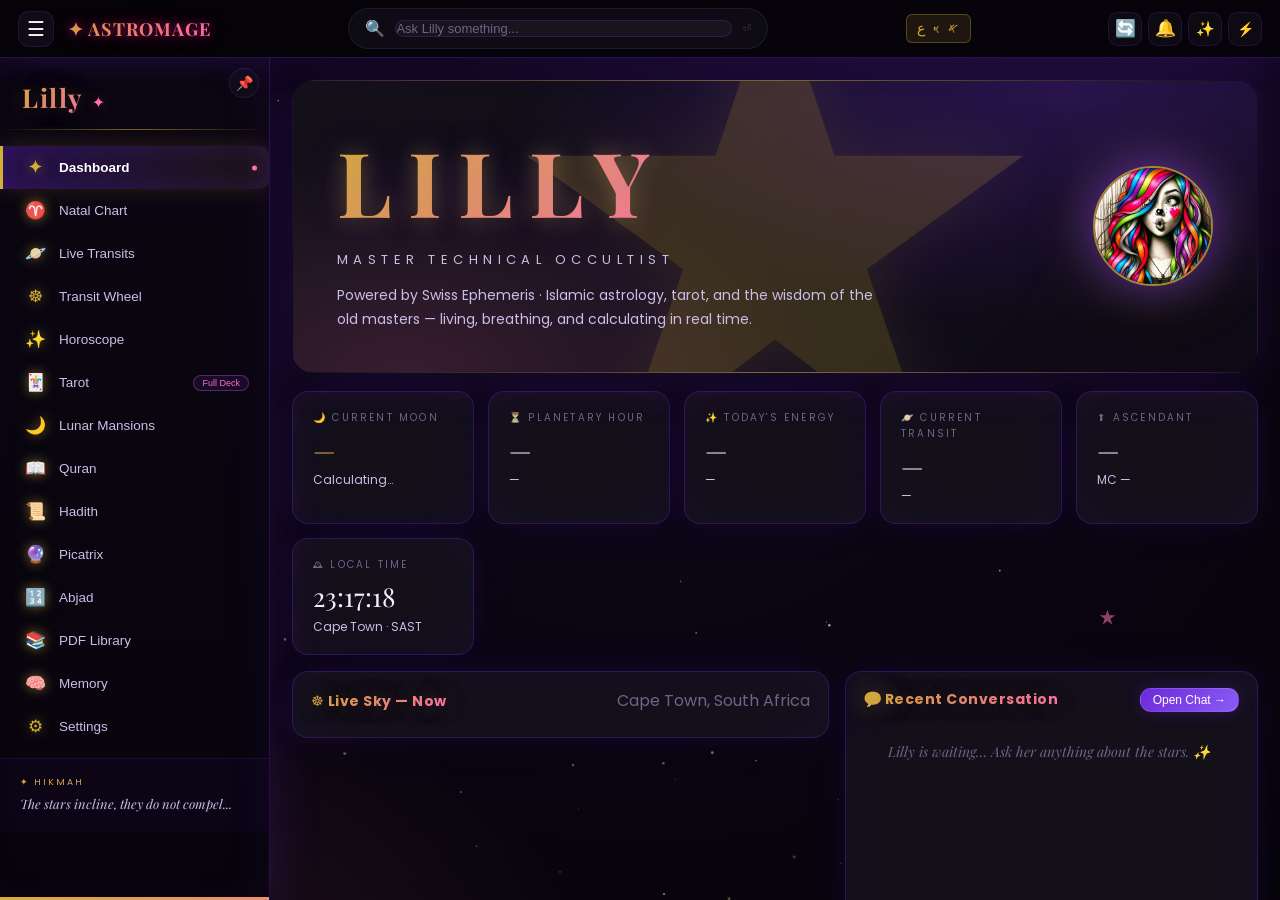
==== commit 4d07d692: "Awaken the living wheel + set home sky to Kariega, Eastern Cape Diagnosis: the transit wheel never a" ====
--- a/templates/index.html
+++ b/templates/index.html
@@ -3985,6 +3985,26 @@
 initNatalCRUD();
 document.getElementById('btn-refresh').addEventListener('click', () => { if (window.lillyTick) lillyTick(); });
 document.getElementById('btn-notif').addEventListener('click', () => alert('🔔 Notifications coming soon!'));
+
+// ─── Bring the living wheel to life on the home chamber ───
+function lillyAwakenWheel() {
+  if (typeof drawTransitWheel === 'function') {
+    drawTransitWheel().catch(() => {});
+  }
+  // Reflect Gigi's true sky in the subtitle
+  try {
+    loadJSON('/api/live').then(d => {
+      const loc = d && d.location;
+      const sub = document.getElementById('wheel-loc-sub');
+      if (sub && loc && loc.name) sub.textContent = loc.name;
+    }).catch(() => {});
+  } catch (e) {}
+}
+// Draw immediately, and refresh every minute so it turns with the real sky
+lillyAwakenWheel();
+if (!window._lillyWheelTimer) {
+  window._lillyWheelTimer = setInterval(lillyAwakenWheel, 60000);
+}
 });
 </script>
 
--- a/static/lilly-premium.css
+++ b/static/lilly-premium.css
@@ -880,3 +880,200 @@
   .mansion-list { border-right: none; border-bottom: 1px solid rgba(109,40,217,0.20); max-height: 240px; }
   .abjad-layout, .memory-layout { grid-template-columns: 1fr; }
 }
+
+/* ═══════════════════════════════════════════════════════════════════════════
+   LILLY · THE HIDDEN CHAMBER  — Arabian Nights / gothic atmosphere layer
+   Deep void, rich purple, lantern-glow gold. Sits above the base palette.
+   ═══════════════════════════════════════════════════════════════════════════ */
+
+/* Deeper void — the chamber walls close around you */
+body {
+  background:
+    radial-gradient(1100px 720px at 82% -10%, rgba(109,40,217,0.20), transparent 58%),
+    radial-gradient(900px 620px at 8% 112%, rgba(255,111,174,0.12), transparent 55%),
+    radial-gradient(1400px 900px at 50% 50%, rgba(20,8,36,0.55), transparent 70%),
+    #060409;
+}
+
+/* A faint dust of stars in the void (CSS-only, no CPU cost) */
+body::before {
+  background:
+    radial-gradient(1px 1px at 12% 18%, rgba(244,239,255,0.55), transparent),
+    radial-gradient(1px 1px at 28% 62%, rgba(212,175,55,0.45), transparent),
+    radial-gradient(1px 1px at 47% 33%, rgba(244,239,255,0.40), transparent),
+    radial-gradient(1px 1px at 63% 78%, rgba(255,111,174,0.40), transparent),
+    radial-gradient(1px 1px at 78% 22%, rgba(244,239,255,0.45), transparent),
+    radial-gradient(1px 1px at 88% 54%, rgba(212,175,55,0.35), transparent),
+    radial-gradient(1.4px 1.4px at 36% 88%, rgba(244,239,255,0.50), transparent),
+    radial-gradient(1px 1px at 71% 11%, rgba(244,239,255,0.40), transparent),
+    radial-gradient(1px 1px at 19% 44%, rgba(212,175,55,0.35), transparent),
+    radial-gradient(1px 1px at 55% 58%, rgba(244,239,255,0.35), transparent);
+  background-repeat: no-repeat;
+  opacity: 0.9;
+}
+
+/* Soft breathing halo across the whole chamber — like lamplight flickering */
+@keyframes lilly-chamber-breathe {
+  0%, 100% { box-shadow: 0 0 40px rgba(109,40,217,0.10), 0 0 90px rgba(109,40,217,0.05); }
+  50%      { box-shadow: 0 0 56px rgba(109,40,217,0.18), 0 0 130px rgba(255,111,174,0.07); }
+}
+
+/* ─── Cards as old manuscripts lit by lantern-glow ─── */
+.card, .tab-full-card, .lilly-tile, .lilly-wheel-card, .lilly-recent,
+.obs-card, .obs-bottom-card, .planet-panel, .lilly-link {
+  border-color: rgba(109,40,217,0.30);
+  box-shadow:
+    0 0 26px rgba(109,40,217,0.10),
+    0 0 60px rgba(109,40,217,0.04),
+    inset 0 0 50px rgba(109,40,217,0.05);
+}
+.card:hover, .tab-full-card:hover, .lilly-tile:hover, .lilly-link:hover {
+  border-color: rgba(212,175,55,0.45);
+  box-shadow:
+    0 0 30px rgba(109,40,217,0.16),
+    0 0 70px rgba(255,111,174,0.07),
+    inset 0 0 40px rgba(109,40,217,0.07);
+}
+
+/* Ornate gilded rule beneath every card title — the arabesque touch */
+.card-header, .lilly-hero, .sidebar-brand {
+  border-image: linear-gradient(90deg, transparent, rgba(212,175,55,0.55), transparent) 1;
+}
+.card-title, .lilly-hero h1, .sidebar-brand-name {
+  text-shadow: 0 0 22px rgba(212,175,55,0.35), 0 0 40px rgba(109,40,217,0.25);
+  animation: lilly-chamber-breathe 9s ease-in-out infinite;
+}
+
+/* ─── Sidebar: a carved alcove of the chamber ─── */
+.sidebar {
+  background:
+    linear-gradient(180deg, #0b0712, #07040c),
+    radial-gradient(420px 380px at 50% 0%, rgba(109,40,217,0.14), transparent 70%);
+  border-right: 1px solid rgba(109,40,217,0.30);
+  box-shadow: 6px 0 44px rgba(109,40,217,0.16), inset -14px 0 40px rgba(109,40,217,0.05);
+}
+.sidebar-nav-item.active {
+  background: linear-gradient(90deg, rgba(109,40,217,0.28), rgba(212,175,55,0.08));
+  border-left-color: var(--gold);
+  box-shadow: inset 0 0 26px rgba(109,40,217,0.20), 0 0 22px rgba(212,175,55,0.16);
+}
+.sidebar-nav-item .icon { filter: drop-shadow(0 0 6px rgba(212,175,55,0.55)); }
+
+/* ─── Top bar: a lintel of dark stone under starlight ─── */
+.topbar {
+  background: rgba(6,4,9,0.94);
+  border-bottom: 1px solid rgba(109,40,217,0.34);
+  box-shadow: 0 0 36px rgba(109,40,217,0.20);
+  backdrop-filter: blur(10px);
+}
+
+/* ─── Chat: Lilly's voice glows like a lit scroll ─── */
+.chat-messages {
+  background:
+    radial-gradient(120% 120% at 50% 0%, rgba(109,40,217,0.10), transparent 60%),
+    radial-gradient(80% 80% at 80% 100%, rgba(255,111,174,0.06), transparent 70%),
+    #0a0712;
+}
+.chat-msg .bubble {
+  border-color: rgba(109,40,217,0.40);
+  box-shadow: 0 0 20px rgba(109,40,217,0.12), inset 0 0 24px rgba(109,40,217,0.05);
+}
+.chat-msg:not(.user) .bubble {
+  border-color: rgba(212,175,55,0.32);
+  box-shadow: 0 0 22px rgba(212,175,55,0.10), inset 0 0 26px rgba(109,40,217,0.06);
+}
+.chat-msg .avatar {
+  box-shadow: 0 0 22px rgba(109,40,217,0.55), 0 0 40px rgba(212,175,55,0.20);
+  border: 1px solid rgba(212,175,55,0.5);
+}
+.chat-input-row input {
+  background: rgba(9,7,13,0.7);
+  border: 1px solid rgba(212,175,55,0.35);
+}
+.chat-input-row input:focus {
+  border-color: var(--gold);
+  box-shadow: 0 0 22px rgba(212,175,55,0.25);
+}
+.chat-send-btn { box-shadow: 0 0 22px rgba(212,175,55,0.30); }
+
+/* ─── The living wheel: gilded, breathing, at the chamber's heart ─── */
+.wheel-ring { stroke: rgba(212,175,55,0.65); filter: drop-shadow(0 0 6px rgba(212,175,55,0.5)); }
+.wheel-sign-label { fill: var(--gold); filter: drop-shadow(0 0 5px rgba(212,175,55,0.6)); }
+.wheel-center-pulse { animation: lilly-chamber-breathe 7s ease-in-out infinite; }
+
+/* ─── Hero portrait: a locket of lantern-light ─── */
+.lilly-hero .lilly-portrait {
+  border: 2px solid rgba(212,175,55,0.75);
+  box-shadow: 0 0 40px rgba(109,40,217,0.6), 0 0 70px rgba(212,175,55,0.25);
+  animation: lilly-chamber-breathe 8s ease-in-out infinite;
+}
+
+/* ─── Scrollbars: embers in the dark ─── */
+::-webkit-scrollbar-thumb {
+  background: linear-gradient(180deg, rgba(109,40,217,0.5), rgba(212,175,55,0.35));
+  border-radius: 8px;
+}
+::-webkit-scrollbar-thumb:hover {
+  background: linear-gradient(180deg, rgba(109,40,217,0.8), rgba(212,175,55,0.6));
+}
+
+/* ─── Tab pages: the chamber floor, infinite and calm ─── */
+.content-area { background: transparent; }
+
+/* ════════════════ THE FIVE-POINTED STAR ════════════════
+   Lilly's sigil within the cosmos — a glowing star at the chamber's heart,
+   and a few faint ones scattered through the starfield. */
+.lilly-star-svg {
+  fill: var(--gold);
+  filter: drop-shadow(0 0 6px rgba(212,175,55,0.6));
+}
+
+/* The great star behind the portrait in the hero */
+.lilly-hero { overflow: hidden; }
+.lilly-hero::after {
+  content: '';
+  position: absolute;
+  top: 50%; left: 50%;
+  width: min(60vh, 540px);
+  height: min(60vh, 540px);
+  transform: translate(-50%, -50%);
+  background: url("data:image/svg+xml,%3Csvg xmlns='http://www.w3.org/2000/svg' viewBox='0 0 100 100'%3E%3Cpath d='M50 4 L61 37 L96 37 L67 58 L79 93 L50 71 L21 93 L33 58 L4 37 L39 37 Z' fill='%23D4AF37'/%3E%3C/svg%3E") center / contain no-repeat;
+  opacity: 0.20;
+  filter:
+    drop-shadow(0 0 30px rgba(212,175,55,0.55))
+    drop-shadow(0 0 70px rgba(109,40,217,0.35));
+  animation: lilly-star-spin 60s linear infinite,
+             lilly-chamber-breathe 9s ease-in-out infinite;
+  pointer-events: none;
+  z-index: 0;
+}
+.lilly-hero-inner { position: relative; z-index: 1; }
+
+@keyframes lilly-star-spin {
+  from { transform: translate(-50%, -50%) rotate(0deg); }
+  to   { transform: translate(-50%, -50%) rotate(360deg); }
+}
+
+/* A few faint stars scattered through the void */
+body::after {
+  background-image:
+    url("data:image/svg+xml,%3Csvg xmlns='http://www.w3.org/2000/svg' viewBox='0 0 100 100'%3E%3Cpath d='M50 4 L61 37 L96 37 L67 58 L79 93 L50 71 L21 93 L33 58 L4 37 L39 37 Z' fill='%23D4AF37'/%3E%3C/svg%3E"),
+    url("data:image/svg+xml,%3Csvg xmlns='http://www.w3.org/2000/svg' viewBox='0 0 100 100'%3E%3Cpath d='M50 4 L61 37 L96 37 L67 58 L79 93 L50 71 L21 93 L33 58 L4 37 L39 37 Z' fill='%23D4AF37'/%3E%3C/svg%3E"),
+    url("data:image/svg+xml,%3Csvg xmlns='http://www.w3.org/2000/svg' viewBox='0 0 100 100'%3E%3Cpath d='M50 4 L61 37 L96 37 L67 58 L79 93 L50 71 L21 93 L33 58 L4 37 L39 37 Z' fill='%23FF6FAE'/%3E%3C/svg%3E");
+  background-repeat: no-repeat, no-repeat, no-repeat;
+  background-position: 15% 28%, 73% 17%, 87% 69%;
+  background-size: 15px 15px, 11px 11px, 17px 17px;
+  opacity: 0.55;
+  animation: lilly-star-twinkle 7s ease-in-out infinite;
+}
+@keyframes lilly-star-twinkle {
+  0%, 100% { opacity: 0.35; }
+  50%      { opacity: 0.7; }
+}
+
+/* Respect those who prefer stillness */
+@media (prefers-reduced-motion: reduce) {
+  .card-title, .lilly-hero h1, .sidebar-brand-name,
+  .wheel-center-pulse, .lilly-hero .lilly-portrait,
+  .lilly-hero::after, body::after { animation: none; }
+}
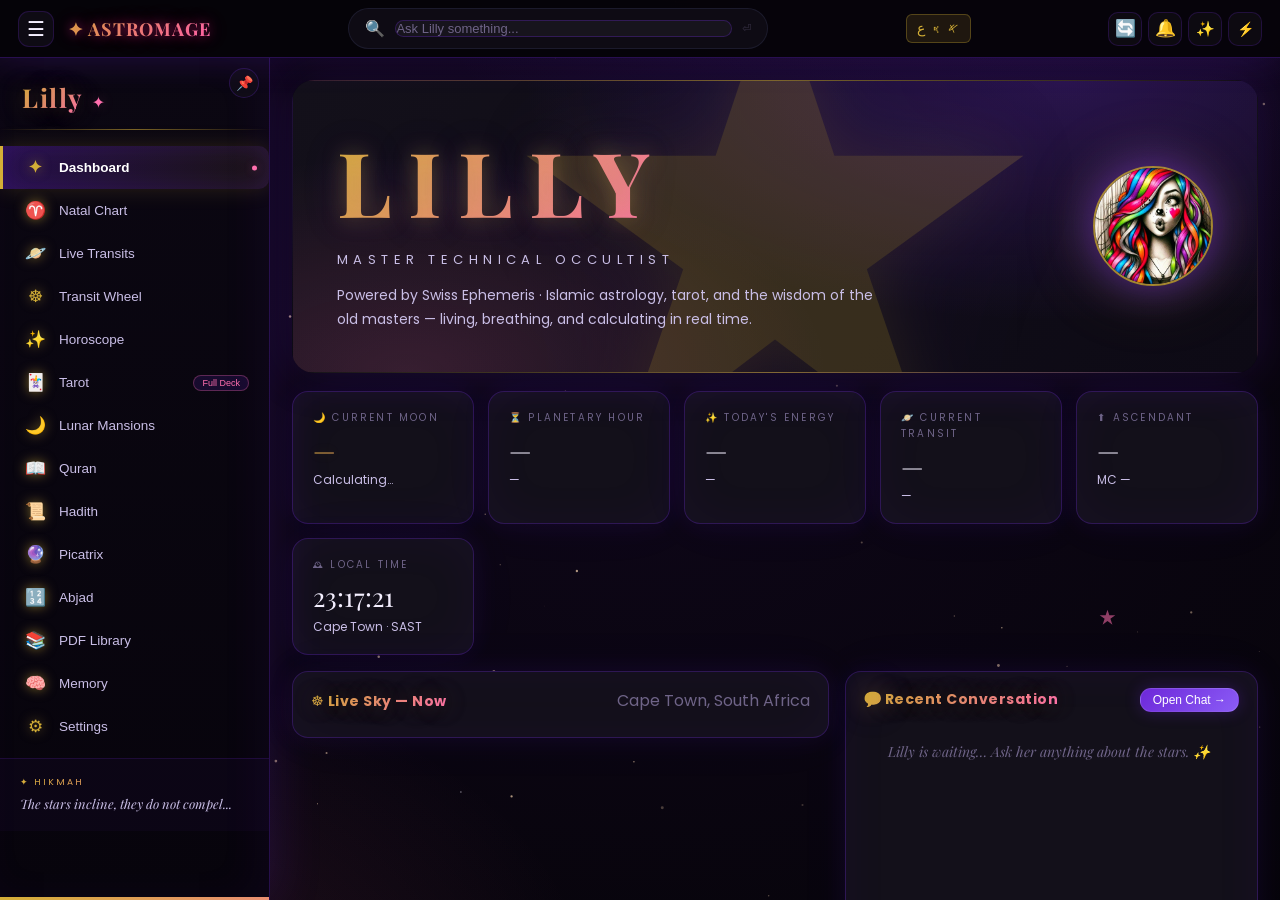
==== commit a486e1ee: "Guard loadObservatoryData when Observatory tab markup is absent The Observatory loader touched ~20 o" ====
--- a/templates/index.html
+++ b/templates/index.html
@@ -884,6 +884,8 @@
 </div><!-- /dashboard -->
 
 <script>
+// Global used by lilly-core.js / lilly-pages.js (must exist before they run)
+window.LILLY_AVATAR = '/static/lilly_portrait.png';
 // ══════════ Starfield ══════════
 // CPU-optimized: pauses when tab hidden, throttled to ~30fps, fewer stars
 (function(){
@@ -990,7 +992,7 @@
   if(sidebarPinned) openSidebar(); else closeSidebar();
   localStorage.setItem('sidebar_pinned', sidebarPinned);
 });
-document.getElementById('avatar-mini').addEventListener('click', openSidebar);
+document.getElementById('avatar-mini')?.addEventListener('click', openSidebar);
 
 // Tab switching
 document.querySelectorAll('.sidebar-nav-item').forEach(btn => {
@@ -1335,94 +1337,107 @@
 }
 
 // ══════════ OBSERVATORY DATA LOADER ══════════
+// Null-safe setters: the Observatory markup may be absent on some templates,
+// so a missing element must not abort the whole load.
+function _set(id, html) { const el = document.getElementById(id); if (el) el.innerHTML = html; }
+function _txt(id, text) { const el = document.getElementById(id); if (el) el.textContent = text; }
+
 async function loadObservatoryData() {
+  // The Observatory tab markup is not mounted in the current page; bail
+  // cleanly so we don't spam null-reference errors on every load.
+  if (!document.getElementById('obs-date')) return;
   try {
     const home = await loadJSON('/api/home');
     const live = await loadJSON('/api/live');
 
   // Top info bar
   const now = new Date();
-  document.getElementById('obs-date').textContent = now.toLocaleDateString('en-GB',{weekday:'short',day:'numeric',month:'short',year:'numeric'});
-  document.getElementById('obs-time').textContent = now.toLocaleTimeString('en-GB',{hour:'2-digit',minute:'2-digit',second:'2-digit'});
-  document.getElementById('obs-tz').textContent = 'SAST (UTC+2)';
-  document.getElementById('obs-location').textContent = 'Kariega, SA';
-  document.getElementById('obs-jd').textContent = live.jd || '—';
-  document.getElementById('obs-sidereal').textContent = live.sidereal || '—';
+  _txt('obs-date', now.toLocaleDateString('en-GB',{weekday:'short',day:'numeric',month:'short',year:'numeric'}));
+  _txt('obs-time', now.toLocaleTimeString('en-GB',{hour:'2-digit',minute:'2-digit',second:'2-digit'}));
+  _txt('obs-tz', 'SAST (UTC+2)');
+  _txt('obs-location', 'Kariega, SA');
+  _txt('obs-jd', live.jd || '—');
+  _txt('obs-sidereal', live.sidereal || '—');
 
   // Transit planets list
   const planets = live.planets || {};
-  const planetCount = Object.keys(planets).filter(n => n !== 'Sun' || true).length;
-  document.getElementById('obs-planet-count').textContent = planetCount;
+  const planetCount = Object.keys(planets).length;
+  _txt('obs-planet-count', planetCount);
   const pList = document.getElementById('obs-planets-list');
-  pList.innerHTML = '';
-  const pOrder = ['Sun','Moon','Mercury','Venus','Mars','Jupiter','Saturn','Uranus','Neptune','Pluto','Chiron','Lilith','Rahu','Ketu','Part of Fortune','Part of Spirit'];
-  for(const nm of pOrder){
-    const p = planets[nm]; if(!p) continue;
-    const col = PCOLORS[nm] || '#fff';
-    pList.innerHTML += `
-      <div class="planet-row" onclick="showPlanetPanel('${nm}')">
-        <span class="planet-glyph" style="color:${col}">${p.symbol}</span>
-        <span class="planet-name">${nm}</span>
-        <span class="planet-degree">${p.degree}</span>
-        <span class="planet-motion direct">D</span>
-      </div>`;
-  }
-  if(pList.innerHTML === '') pList.innerHTML = '<div class="obs-loading">No data</div>';
+  if (pList) {
+    pList.innerHTML = '';
+    const pOrder = ['Sun','Moon','Mercury','Venus','Mars','Jupiter','Saturn','Uranus','Neptune','Pluto','Chiron','Lilith','Rahu','Ketu','Part of Fortune','Part of Spirit'];
+    for(const nm of pOrder){
+      const p = planets[nm]; if(!p) continue;
+      const col = PCOLORS[nm] || '#fff';
+      pList.innerHTML += `
+        <div class="planet-row" onclick="showPlanetPanel('${nm}')">
+          <span class="planet-glyph" style="color:${col}">${p.symbol}</span>
+          <span class="planet-name">${nm}</span>
+          <span class="planet-degree">${p.degree}</span>
+          <span class="planet-motion direct">D</span>
+        </div>`;
+    }
+    if(pList.innerHTML === '') pList.innerHTML = '<div class="obs-loading">No data</div>';
+  }
 
   // Aspects
   const aspD = await loadJSON('/api/aspects');
   const aspects = (aspD.aspects || []).filter(a => a.aspect !== 'Quincunx');
-  document.getElementById('obs-aspect-count').textContent = aspects.length;
+  _txt('obs-aspect-count', aspects.length);
   const aList = document.getElementById('obs-aspects-list');
-  aList.innerHTML = '';
-  const aspSym = {Conjunction:'☌', Sextile:'✶', Square:'□', Trine:'△', Opposition:'☍', Quincunx:'⚹'};
-  for(const a of aspects.slice(0, 12)){
-    const cls = a.aspect === 'Applying' ? 'applying' : 'separating';
-    const color = (ASPECT_STYLES[a.aspect]||{}).c || '#888';
-    aList.innerHTML += `
-      <div class="aspect-row">
-        <span class="aspect-symbol" style="color:${color}">${aspSym[a.aspect]||'∠'}</span>
-        <span class="aspect-planets">${a.p1} ${aspSym[a.aspect]} ${a.p2}</span>
-        <span class="aspect-orb">${a.orb.toFixed(1)}°</span>
-        <span class="${cls}">${a.applying ? 'app' : 'sep'}</span>
-      </div>`;
-  }
-  if(aList.innerHTML === '') aList.innerHTML = '<div class="obs-loading">No major aspects</div>';
+  if (aList) {
+    aList.innerHTML = '';
+    const aspSym = {Conjunction:'☌', Sextile:'✶', Square:'□', Trine:'△', Opposition:'☍', Quincunx:'⚹'};
+    for(const a of aspects.slice(0, 12)){
+      const cls = a.applying ? 'applying' : 'separating';
+      const color = (ASPECT_STYLES[a.aspect]||{}).c || '#888';
+      aList.innerHTML += `
+        <div class="aspect-row">
+          <span class="aspect-symbol" style="color:${color}">${aspSym[a.aspect]||'∠'}</span>
+          <span class="aspect-planets">${a.p1} ${aspSym[a.aspect]} ${a.p2}</span>
+          <span class="aspect-orb">${a.orb.toFixed(1)}°</span>
+          <span class="${cls}">${a.applying ? 'app' : 'sep'}</span>
+        </div>`;
+    }
+    if(aList.innerHTML === '') aList.innerHTML = '<div class="obs-loading">No major aspects</div>';
+  }
 
   // Elements
   const en = home.energy || {};
   const el = document.getElementById('obs-elements');
-  const eb = en.elemental_balance || {};
-  el.innerHTML = '';
-  const elIcons = {Fire:'🔥', Earth:'🌍', Air:'🌬', Water:'💧'};
-  for(const [name, count] of Object.entries(eb)){
-    el.innerHTML += `<div class="element-item"><span class="element-icon">${elIcons[name]||'◉'}</span><span class="element-name">${name}</span><span class="element-count">${count}</span></div>`;
-  }
-  // Modalities
-  const mods = en.modalities || {};
-  if(Object.keys(mods).length > 0){
-    el.innerHTML += '<div class="modalities-grid">';
-    for(const [name, count] of Object.entries(mods)){
-      el.innerHTML += `<div class="modality-item"><span class="modality-name">${name}</span><span class="modality-count">${count}</span></div>`;
-    }
-    el.innerHTML += '</div>';
+  if (el) {
+    const eb = en.elemental_balance || {};
+    el.innerHTML = '';
+    const elIcons = {Fire:'🔥', Earth:'🌍', Air:'🌬', Water:'💧'};
+    for(const [name, count] of Object.entries(eb)){
+      el.innerHTML += `<div class="element-item"><span class="element-icon">${elIcons[name]||'◉'}</span><span class="element-name">${name}</span><span class="element-count">${count}</span></div>`;
+    }
+    const mods = en.modalities || {};
+    if(Object.keys(mods).length > 0){
+      el.innerHTML += '<div class="modalities-grid">';
+      for(const [name, count] of Object.entries(mods)){
+        el.innerHTML += `<div class="modality-item"><span class="modality-name">${name}</span><span class="modality-count">${count}</span></div>`;
+      }
+      el.innerHTML += '</div>';
+    }
   }
 
   // Quick info
   const ia = home.islamic_astro || {};
   const mp = ia.mansion || {};
-  document.getElementById('obs-quick-info').innerHTML = `
+  _set('obs-quick-info', `
     <div class="quick-info-row"><span class="quick-info-label">Moon Phase</span><span class="quick-info-value">${(ia.moon_phase||{}).emoji||'🌙'} ${(ia.moon_phase||{}).phase||'—'}</span></div>
     <div class="quick-info-row"><span class="quick-info-label">Lunar Mansion</span><span class="quick-info-value">${mp.picatrix_name||'—'}</span></div>
     <div class="quick-info-row"><span class="quick-info-label">Day Ruler</span><span class="quick-info-value">${ia.day_ruler||'—'}</span></div>
     <div class="quick-info-row"><span class="quick-info-label">Polarity</span><span class="quick-info-value">${(home.energy||{}).polarity||'—'}</span></div>
-  `;
+  `);
 
   // Bottom cards
-  document.getElementById('obs-mansion').innerHTML = `<div style="font-size:11px;line-height:1.6"><strong>${mp.picatrix_name||'—'}</strong><br>${mp.arabic_name||''}<br><em>${mp.meaning||''}</em><br><br>Nature: ${mp.nature||'—'}<br>Ruler: ${mp.planetary_ruler||'—'}<br>Spirit: ${mp.spirit||'—'}</div>`;
-  document.getElementById('obs-nakshatra').innerHTML = `<div style="font-size:11px;line-height:1.6"><strong>${(ia.nakshatra||{}).nakshatra||'—'}</strong><br>Lord: ${(ia.nakshatra||{}).lord||'—'}<br><br>${(ia.dasha||{}).current_dasha? `<strong>Mahadasha:</strong> ${(ia.dasha||{}).current_dasha.lord||'—'}` : ''}</div>`;
-  document.getElementById('obs-tarot').innerHTML = `<div style="font-size:11px;line-height:1.6"><strong>${(home.tarot||{}).name||'—'}</strong><br>${(home.tarot||{}).keywords?.join(', ') || ''}<br><br><em>${(home.tarot||{}).daily_message||''}</em></div>`;
-  document.getElementById('obs-quran').innerHTML = `<div style="font-size:11px;line-height:1.6"><strong>${(home.quran_hadith||{}).quran?.surahNameEn||'—'}</strong><br>${(home.quran_hadith||{}).quran?.translation?.substring(0,120)||''}...</div>`;
+  _set('obs-mansion', `<div style="font-size:11px;line-height:1.6"><strong>${mp.picatrix_name||'—'}</strong><br>${mp.arabic_name||''}<br><em>${mp.meaning||''}</em><br><br>Nature: ${mp.nature||'—'}<br>Ruler: ${mp.planetary_ruler||'—'}<br>Spirit: ${mp.spirit||'—'}</div>`);
+  _set('obs-nakshatra', `<div style="font-size:11px;line-height:1.6"><strong>${(ia.nakshatra||{}).nakshatra||'—'}</strong><br>Lord: ${(ia.nakshatra||{}).lord||'—'}<br><br>${(ia.dasha||{}).current_dasha? `<strong>Mahadasha:</strong> ${(ia.dasha||{}).current_dasha.lord||'—'}` : ''}</div>`);
+  _set('obs-tarot', `<div style="font-size:11px;line-height:1.6"><strong>${(home.tarot||{}).name||'—'}</strong><br>${(home.tarot||{}).keywords?.join(', ') || ''}<br><br><em>${(home.tarot||{}).daily_message||''}</em></div>`);
+  _set('obs-quran', `<div style="font-size:11px;line-height:1.6"><strong>${(home.quran_hadith||{}).quran?.surahNameEn||'—'}</strong><br>${(home.quran_hadith||{}).quran?.translation?.substring(0,120)||''}...</div>`);
 
   // ── Lilly's Cosmic Weather Summary ──
   try {
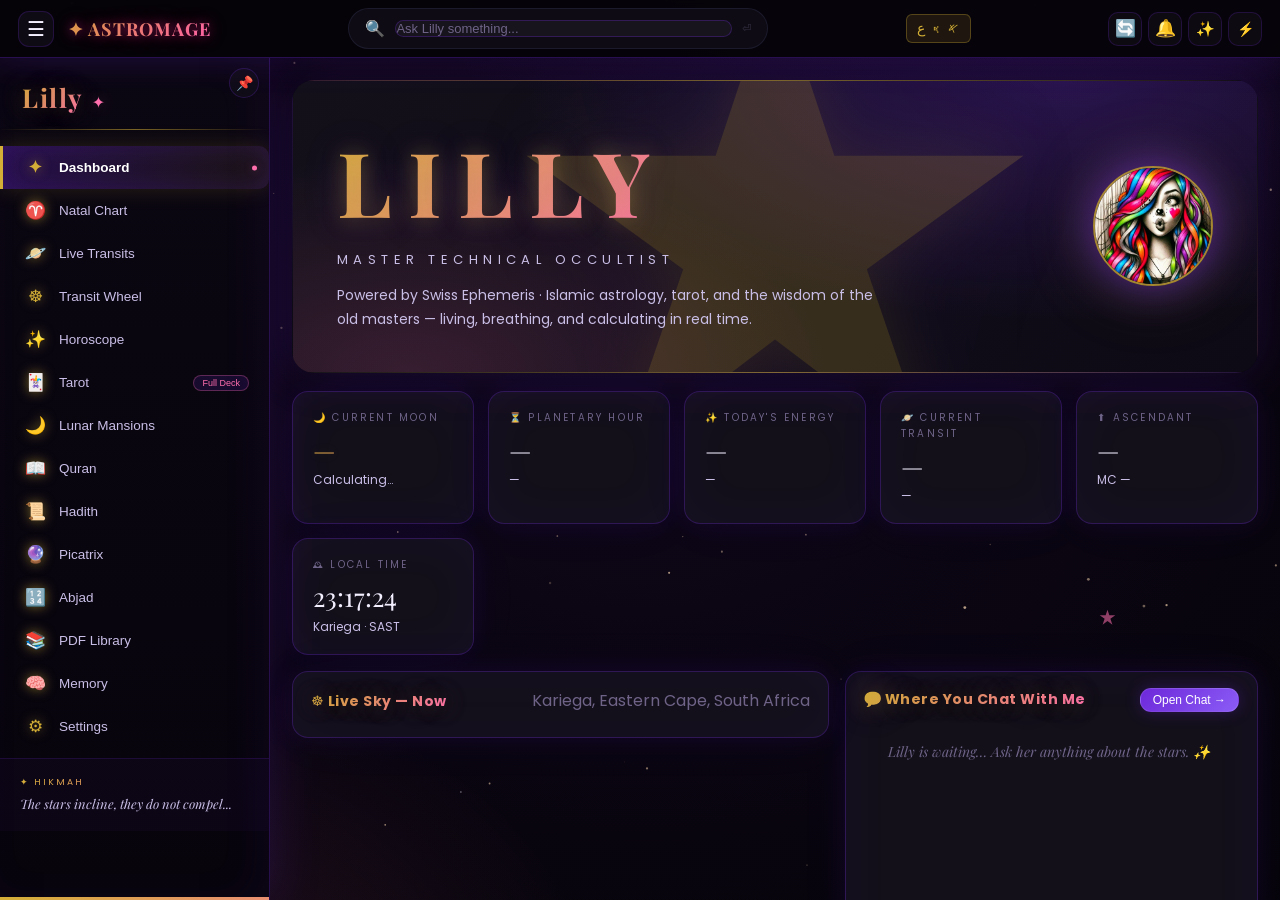
==== commit 7d6b8a2d: "Rebuild homepage as a single living chamber The home tab now holds every doorway at once, each fed b" ====
--- a/templates/index.html
+++ b/templates/index.html
@@ -166,17 +166,16 @@
           <div class="lilly-tile" id="tile-clock">
             <div class="tile-label">🕰 Local Time</div>
             <div class="tile-value" id="tile-clock-val">—</div>
-            <div class="tile-sub" id="tile-clock-sub">Cape Town · SAST</div>
-          </div>
-        </div>
-
-        <!-- ═══ LIVE WHEEL + RECENT CHAT ═══ -->
+            <div class="tile-sub" id="tile-clock-sub">Kariega · SAST</div>
+          </div>
+        </div>
+
+        <!-- ═══ THE LIVING WHEEL + WHERE YOU CHAT ME ═══ -->
         <div class="lilly-home-main">
-          <!-- Live wheel -->
           <div class="lilly-wheel-card">
             <div class="card-header">
               <span class="card-title">☸ Live Sky — Now</span>
-              <span class="card-subtitle" id="wheel-loc-sub">Cape Town, South Africa</span>
+              <span class="card-subtitle" id="wheel-loc-sub">Kariega, Eastern Cape, South Africa</span>
             </div>
             <div id="wheel-canvas" class="wheel-canvas"></div>
             <div id="planet-panel" class="planet-panel hidden">
@@ -188,10 +187,9 @@
             </div>
           </div>
 
-          <!-- Recent conversation + chat launcher -->
           <div class="lilly-recent">
             <div class="card-header">
-              <span class="card-title">💬 Recent Conversation</span>
+              <span class="card-title">💬 Where You Chat With Me</span>
               <button class="btn btn-sm" onclick="openTab('tab-chat')">Open Chat →</button>
             </div>
             <div class="lilly-recent-list" id="lilly-recent-list">
@@ -204,6 +202,65 @@
               <button class="lilly-chip" onclick="lillyAsk('What is the current planetary hour?')">Planetary hour</button>
             </div>
           </div>
+        </div>
+
+        <!-- ═══ THE LIVE CHART — SIGNS, PLANETS, SYMBOLS ═══ -->
+        <div class="lilly-section">
+          <div class="card-header">
+            <span class="card-title">🜔 The Live Chart</span>
+            <span class="card-subtitle">Every body, its sign &amp; symbol, turning over Kariega</span>
+          </div>
+          <div class="chart-grid" id="home-chart-grid">
+            <div class="chart-loading">Summoning the planets…</div>
+          </div>
+        </div>
+
+        <!-- ═══ FOR THE DAY — QURAN & HADITH ═══ -->
+        <div class="lilly-section lilly-2col">
+          <div class="lilly-card-mini">
+            <div class="card-header"><span class="card-title">📖 Quran — For the Day</span></div>
+            <div class="mini-body" id="home-quran">—</div>
+          </div>
+          <div class="lilly-card-mini">
+            <div class="card-header"><span class="card-title">📜 Hadith — For the Day</span></div>
+            <div class="mini-body" id="home-hadith">—</div>
+          </div>
+        </div>
+
+        <!-- ═══ TAROT OF THE DAY — EXPLAINED ═══ -->
+        <div class="lilly-section">
+          <div class="card-header">
+            <span class="card-title">🃏 Tarot of the Day</span>
+            <span class="card-subtitle" id="home-tarot-name">—</span>
+          </div>
+          <div class="tarot-day" id="home-tarot">—</div>
+        </div>
+
+        <!-- ═══ MAGICAL / OCCULTIC INFO ═══ -->
+        <div class="lilly-section">
+          <div class="card-header">
+            <span class="card-title">🔮 The Magical Weather</span>
+            <span class="card-subtitle">Lunar mansion, ruling powers &amp; major aspects</span>
+          </div>
+          <div class="magic-grid" id="home-magic">—</div>
+        </div>
+
+        <!-- ═══ REMEDY — PICATRIX + RED MAGICK + MAGIC SQUARE ═══ -->
+        <div class="lilly-section">
+          <div class="card-header">
+            <span class="card-title">⚗️ Remedy of the Day</span>
+            <span class="card-subtitle">From the Picatrix, the Red Magick &amp; the awfaq</span>
+          </div>
+          <div class="remedy-grid" id="home-remedy">—</div>
+        </div>
+
+        <!-- ═══ WHAT THE ISLAMIC SCHOLAR WOULD SAY ═══ -->
+        <div class="lilly-section">
+          <div class="card-header">
+            <span class="card-title">🕌 What the Masters Would Say</span>
+            <span class="card-subtitle">In the spirit of Abu Ma'shar, Al-Kindi, Al-Biruni, Al-Buni &amp; Ibn Arabi</span>
+          </div>
+          <div class="scholar-voice" id="home-scholar">—</div>
         </div>
 
         <!-- ═══ APP NAVIGATION TILES ═══ -->
@@ -212,12 +269,12 @@
           <a class="lilly-link" href="javascript:void(0)" onclick="openTab('tab-transits')"><span class="ll-icon">🪐</span><span><span class="ll-name">Live Transits</span><br><span class="ll-desc">Real-time planetary motion</span></span></a>
           <a class="lilly-link" href="javascript:void(0)" onclick="openTab('tab-wheel')"><span class="ll-icon">☸</span><span><span class="ll-name">Transit Wheel</span><br><span class="ll-desc">Interactive SVG chart</span></span></a>
           <a class="lilly-link" href="javascript:void(0)" onclick="openTab('tab-horoscope')"><span class="ll-icon">✨</span><span><span class="ll-name">Horoscope</span><br><span class="ll-desc">Personalised interpretation</span></span></a>
-          <a class="lilly-link" href="javascript:void(0)" onclick="openTab('tab-tarot')"><span class="ll-icon">🃏</span><span><span class="ll-name">Tarot</span><br><span class="ll-desc">Rider-Waite meanings & correspondences</span></span></a>
+          <a class="lilly-link" href="javascript:void(0)" onclick="openTab('tab-tarot')"><span class="ll-icon">🃏</span><span><span class="ll-name">Tarot</span><br><span class="ll-desc">Rider-Waite meanings &amp; correspondences</span></span></a>
           <a class="lilly-link" href="javascript:void(0)" onclick="openTab('tab-mansions')"><span class="ll-icon">🌙</span><span><span class="ll-name">Lunar Mansions</span><br><span class="ll-desc">Full Manazil al-Qamar encyclopedia</span></span></a>
-          <a class="lilly-link" href="javascript:void(0)" onclick="openTab('tab-quran')"><span class="ll-icon">📖</span><span><span class="ll-name">Quran</span><br><span class="ll-desc">Searchable, with tafsir & Lilly's commentary</span></span></a>
+          <a class="lilly-link" href="javascript:void(0)" onclick="openTab('tab-quran')"><span class="ll-icon">📖</span><span><span class="ll-name">Quran</span><br><span class="ll-desc">Searchable, with tafsir &amp; Lilly's commentary</span></span></a>
           <a class="lilly-link" href="javascript:void(0)" onclick="openTab('tab-hadith')"><span class="ll-icon">📜</span><span><span class="ll-name">Hadith</span><br><span class="ll-desc">Searchable authentic collections</span></span></a>
-          <a class="lilly-link" href="javascript:void(0)" onclick="openTab('tab-picatrix')"><span class="ll-icon">🔮</span><span><span class="ll-name">Picatrix</span><br><span class="ll-desc">Planetary correspondences & elections</span></span></a>
-          <a class="lilly-link" href="javascript:void(0)" onclick="openTab('tab-abjad')"><span class="ll-icon">🔢</span><span><span class="ll-name">Abjad</span><br><span class="ll-desc">Calculations & magic squares</span></span></a>
+          <a class="lilly-link" href="javascript:void(0)" onclick="openTab('tab-picatrix')"><span class="ll-icon">🔮</span><span><span class="ll-name">Picatrix</span><br><span class="ll-desc">Planetary correspondences &amp; elections</span></span></a>
+          <a class="lilly-link" href="javascript:void(0)" onclick="openTab('tab-abjad')"><span class="ll-icon">🔢</span><span><span class="ll-name">Abjad</span><br><span class="ll-desc">Calculations &amp; magic squares</span></span></a>
           <a class="lilly-link" href="javascript:void(0)" onclick="openTab('tab-library')"><span class="ll-icon">📚</span><span><span class="ll-name">PDF Library</span><br><span class="ll-desc">Lilly remembers every uploaded PDF</span></span></a>
           <a class="lilly-link" href="javascript:void(0)" onclick="openTab('tab-memory')"><span class="ll-icon">🧠</span><span><span class="ll-name">Memory</span><br><span class="ll-desc">What Lilly holds for you</span></span></a>
         </div>
--- a/static/lilly-premium.css
+++ b/static/lilly-premium.css
@@ -1077,3 +1077,120 @@
   .wheel-center-pulse, .lilly-hero .lilly-portrait,
   .lilly-hero::after, body::after { animation: none; }
 }
+
+/* ═══════════════════════════════════════════════════════════════════════════
+   HOME CHAMBER — sections added for the single living room
+   ═══════════════════════════════════════════════════════════════════════════ */
+.lilly-section {
+  margin: 22px 0;
+  padding: 16px 18px;
+  background: linear-gradient(180deg, rgba(19,16,26,0.92), rgba(13,10,18,0.92));
+  border: 1px solid rgba(109,40,217,0.30);
+  border-radius: 14px;
+  box-shadow: 0 0 26px rgba(109,40,217,0.10), inset 0 0 22px rgba(0,0,0,0.35);
+}
+.lilly-section .card-title { color: var(--gold, #D4AF37); letter-spacing: .04em; }
+.lilly-2col {
+  display: grid;
+  grid-template-columns: 1fr 1fr;
+  gap: 16px;
+}
+.lilly-card-mini {
+  background: rgba(9,7,13,0.55);
+  border: 1px solid rgba(255,111,174,0.18);
+  border-radius: 12px;
+  padding: 12px 14px;
+}
+.mini-body { padding-top: 8px; font-size: 13px; line-height: 1.6; color: #e7e1f0; }
+
+/* ── Live chart grid ── */
+.chart-grid {
+  display: grid;
+  grid-template-columns: repeat(auto-fill, minmax(190px, 1fr));
+  gap: 8px;
+  padding-top: 10px;
+}
+.chart-loading { color: #9b91b5; font-style: italic; padding: 12px; }
+.chart-row {
+  display: flex;
+  align-items: center;
+  gap: 8px;
+  padding: 8px 11px;
+  background: rgba(9,7,13,0.6);
+  border: 1px solid rgba(109,40,217,0.22);
+  border-radius: 9px;
+  cursor: pointer;
+  font-size: 13px;
+  transition: transform .12s ease, box-shadow .12s ease, border-color .12s ease;
+}
+.chart-row:hover { transform: translateY(-1px); border-color: rgba(212,175,55,0.55); box-shadow: 0 0 14px rgba(212,175,55,0.15); }
+.cr-sym { font-size: 18px; width: 22px; text-align: center; }
+.cr-name { font-weight: 600; color: #f3eefb; min-width: 92px; }
+.cr-sign { font-size: 16px; }
+.cr-signname { color: #c9bfe0; }
+.cr-deg { margin-left: auto; color: var(--gold, #D4AF37); font-variant-numeric: tabular-nums; }
+.cr-house { color: #8d83a8; font-size: 11px; margin-left: 8px; }
+.retro { color: #ff6f9e; font-weight: 700; font-size: 11px; }
+
+/* ── Quran / Hadith ── */
+.qmeta { color: #b9aee0; font-size: 11px; letter-spacing: .03em; margin-bottom: 4px; }
+.qarabic { font-size: 19px; line-height: 1.9; color: #f6e7c9; margin: 6px 0; }
+.qtrans { color: #e7e1f0; font-size: 13px; line-height: 1.6; }
+
+/* ── Tarot of the day ── */
+.tarot-day { padding-top: 8px; }
+.tarot-keywords { display: flex; flex-wrap: wrap; gap: 6px; margin-bottom: 8px; }
+.kw {
+  background: rgba(109,40,217,0.18);
+  border: 1px solid rgba(109,40,217,0.4);
+  color: #e9ddff;
+  padding: 2px 10px; border-radius: 999px; font-size: 12px;
+}
+.tarot-block { font-size: 13px; line-height: 1.65; color: #e7e1f0; margin: 6px 0; }
+.tarot-block strong { color: var(--gold, #D4AF37); }
+
+/* ── Magical weather ── */
+.magic-grid { display: grid; grid-template-columns: repeat(auto-fill, minmax(150px,1fr)); gap: 10px; padding-top: 10px; }
+.magic-cell { background: rgba(9,7,13,0.6); border: 1px solid rgba(255,111,174,0.18); border-radius: 10px; padding: 10px 12px; }
+.magic-cell.magic-wide { grid-column: 1 / -1; }
+.mc-label { font-size: 11px; color: #b9aee0; letter-spacing: .03em; margin-bottom: 4px; }
+.mc-val { font-size: 16px; font-weight: 600; color: var(--gold, #D4AF37); }
+.mc-sub { font-size: 11px; color: #c9bfe0; margin-top: 3px; }
+.asp-row { display: flex; flex-wrap: wrap; gap: 7px; margin-top: 4px; }
+.asp-chip {
+  background: rgba(109,40,217,0.16); border: 1px solid rgba(109,40,217,0.35);
+  color: #e9ddff; padding: 3px 9px; border-radius: 8px; font-size: 12px;
+}
+.asp-chip em { color: #ffd9a8; font-style: normal; }
+
+/* ── Remedy ── */
+.remedy-grid { display: grid; grid-template-columns: 1.2fr 1.2fr 1fr; gap: 14px; padding-top: 10px; }
+.remedy-cell { background: rgba(9,7,13,0.6); border: 1px solid rgba(212,175,55,0.22); border-radius: 11px; padding: 12px 14px; }
+.rc-label { color: var(--gold, #D4AF37); font-weight: 600; margin-bottom: 6px; font-size: 13px; }
+.rc-body { font-size: 12.5px; line-height: 1.6; color: #e7e1f0; }
+.rc-sub { font-size: 11.5px; color: #c9bfe0; margin-top: 6px; line-height: 1.5; }
+.remedy-square { display: flex; align-items: center; justify-content: center; }
+
+/* Planetary magic square (kamea / awfaq) */
+.kamea-wrap { text-align: center; }
+.kamea { border-collapse: collapse; margin: 6px auto; font-size: 10px; color: #f0e7ff; }
+.kamea td {
+  width: 18px; height: 18px; text-align: center; vertical-align: middle;
+  border: 1px solid rgba(212,175,55,0.35);
+  background: rgba(109,40,217,0.10);
+}
+.kamea-cap { font-size: 10px; color: #b9aee0; margin-top: 5px; max-width: 180px; }
+
+/* ── Scholar's voice ── */
+.scholar-voice { padding-top: 8px; font-size: 13px; line-height: 1.75; color: #e7e1f0; }
+.scholar-voice p { margin: 7px 0; }
+.scholar-voice strong { color: var(--gold, #D4AF37); }
+
+/* ── Planet detail panel lines ── */
+.pp-line { display: flex; justify-content: space-between; gap: 14px; padding: 4px 0; border-bottom: 1px dashed rgba(255,255,255,0.08); font-size: 13px; }
+.pp-line span { color: #b9aee0; }
+.pp-line b { color: #f3eefb; }
+
+@media (max-width: 920px) {
+  .lilly-2col, .remedy-grid { grid-template-columns: 1fr; }
+}
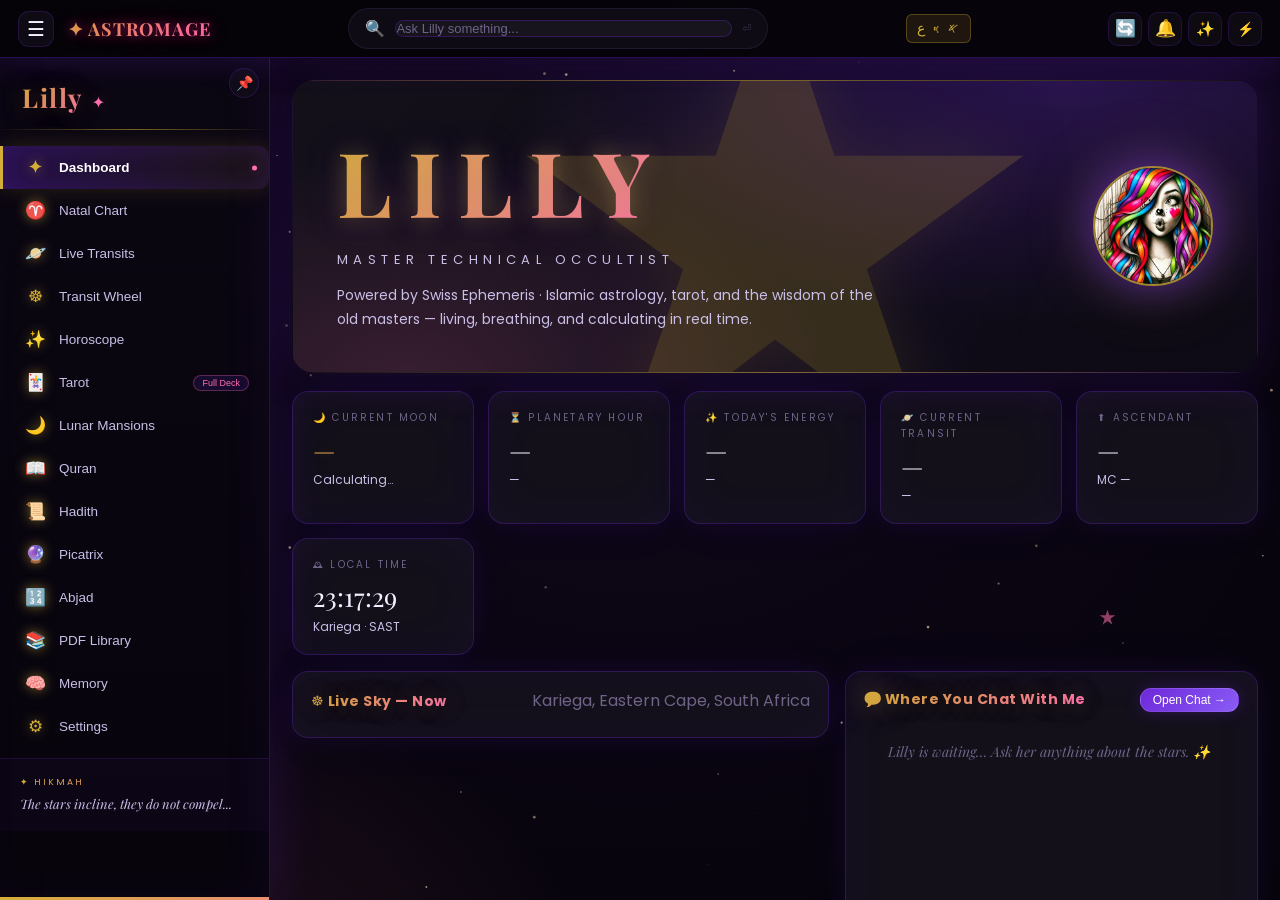
==== commit 4b5938b8: "Fix transit wheel: correct planet glyphs + Ascendant at left Two real defects in the live wheel, bot" ====
--- a/templates/index.html
+++ b/templates/index.html
@@ -1197,7 +1197,8 @@
 const PLANET_COLORS = { Sun:'#ffd166', Moon:'#c0c0ff', Mercury:'#b0b0b0', Venus:'#ff9ec4',
   Mars:'#ff3b5c', Jupiter:'#ffa500', Saturn:'#d4b86a', Uranus:'#00cfff', Neptune:'#4444ff', Pluto:'#a020f0' };
 const PLANET_SYMBOLS = { Sun:'☉', Moon:'☽', Mercury:'☿', Venus:'♀', Mars:'♂',
-  Jupiter:'♃', Saturn:'♄', Uranus:'♅', Neptune:'♆', Pluto:'♇' };
+  Jupiter:'♃', Saturn:'♄', Uranus:'♅', Neptune:'♆', Pluto:'♇',
+  Chiron:'⚷', Lilith:'⚸', Rahu:'☊', Ketu:'☋', 'Part of Fortune':'⊕', 'Part of Spirit':'✶' };
 
 // ══════════ PREMIUM TRANSIT WHEEL — Solar Fire / AstroGold Inspired ══════════
 const WHEEL = {
@@ -1235,7 +1236,18 @@
     const S = 680, CX = S/2, CY = S/2;
     const OR = 300, signR = OR - 38, cuspR = 250, houseNumR = 232, planetR = 210, innerR = 140;
 
-    function lon2xy(lon, r) { const a = ((180-lon)%360+360)%360*Math.PI/180; return {x:CX+r*Math.cos(a), y:CY+r*Math.sin(a)}; }
+    // True planetary glyphs come from the global PLANET_SYMBOLS map (see top of script).
+    // p.symbol from the API is the SIGN glyph, which must NOT be used as a planet glyph.
+
+    // Chart geometry: rotate the ecliptic so the Ascendant sits at screen-left (9 o'clock),
+    // Midheaven at top (12 o'clock), Descendant at right, IC at bottom. Houses run counterclockwise.
+    // theta(L) = 180 - (L - ascLon)  [degrees], then to radians for SVG (y-down) cos/sin.
+    const asc = (typeof ascLon === 'number') ? ascLon : (cusps[0] != null ? cusps[0] : 0);
+    function lon2xy(lon, r) {
+      const deg = ((180 - (lon - asc)) % 360 + 360) % 360;
+      const a = deg * Math.PI / 180;
+      return {x: CX + r * Math.cos(a), y: CY + r * Math.sin(a)};
+    }
 
     let svg = `<svg viewBox="0 0 ${S} ${S}" xmlns="http://www.w3.org/2000/svg" style="width:100%;height:auto;display:block">`;
     svg += `<defs>`;
@@ -1254,42 +1266,45 @@
     svg += `<circle cx="${CX}" cy="${CY}" r="${planetR}" class="wheel-ring-inner" stroke-width="0.4"/>`;
     svg += `<circle cx="${CX}" cy="${CY}" r="${innerR}" class="wheel-ring-inner" stroke-width="0.3"/>`;
 
-    // Zodiac signs
+    // Zodiac ring — 12 equal 30° sign sectors anchored to 0° Aries (true ecliptic),
+    // rotated with the Ascendant so the ring is astronomically oriented.
     const signWords = ['Aries','Taurus','Gemini','Cancer','Leo','Virgo','Libra','Scorpio','Sagittarius','Capricorn','Aquarius','Pisces'];
     const signSyms = ['♈','♉','♊','♋','♌','♍','♎','♏','♐','♑','♒','♓'];
     for(let i=0;i<12;i++){
-      const cusp = cusps[i] != null ? cusps[i] : (ascLon + i*30) % 360;
-      const next = cusps[(i+1)%12] != null ? cusps[(i+1)%12] : (ascLon + (i+1)*30) % 360;
-      const a1 = ((180-cusp)%360+360)%360*Math.PI/180;
-      const span = ((next-cusp)+360)%360;
-      svg += `<line x1="${CX+(OR-38)*Math.cos(a1)}" y1="${CY+(OR-38)*Math.sin(a1)}" x2="${CX+OR*Math.cos(a1)}" y2="${CY+OR*Math.sin(a1)}" class="wheel-cusp-line"/>`;
-      for(let d=0; d<span; d+=5){
-        const degLon=(cusp+d)%360, da=((180-degLon)%360+360)%360*Math.PI/180, tl=d%10===0?8:4;
-        svg += `<line x1="${CX+(OR-14)*Math.cos(da)}" y1="${CY+(OR-14)*Math.sin(da)}" x2="${CX+(OR-14+tl)*Math.cos(da)}" y2="${CY+(OR-14+tl)*Math.sin(da)}" stroke="rgba(212,175,55,0.3)" stroke-width="${d%10===0?0.8:0.4}"/>`;
+      const b0 = i*30, b1 = (i+1)*30, mid = i*30 + 15;
+      const p0 = lon2xy(b0, OR), p0i = lon2xy(b0, OR-38);
+      svg += `<line x1="${p0i.x}" y1="${p0i.y}" x2="${p0.x}" y2="${p0.y}" class="wheel-cusp-line"/>`;
+      for(let d=0; d<30; d+=5){
+        const degLon=(b0+d), tl=d%10===0?8:4;
+        const t0 = lon2xy(degLon, OR-14), t1 = lon2xy(degLon, OR-14+tl);
+        svg += `<line x1="${t0.x}" y1="${t0.y}" x2="${t1.x}" y2="${t1.y}" stroke="rgba(212,175,55,0.3)" stroke-width="${d%10===0?0.8:0.4}"/>`;
       }
-      const midAng=((180-(cusp+span/2))%360+360)%360*Math.PI/180;
-      svg += `<text x="${CX+signR*Math.cos(midAng)}" y="${CY+signR*Math.sin(midAng)}" text-anchor="middle" dominant-baseline="central" font-size="22" class="wheel-sign-label">${signSyms[i]}</text>`;
-      svg += `<text x="${CX+(OR-10)*Math.cos(midAng)}" y="${CY+(OR-10)*Math.sin(midAng)}" text-anchor="middle" dominant-baseline="central" font-size="8" fill="rgba(212,175,55,0.65)" font-family="Playfair Display,Georgia,serif">${signWords[i]}</text>`;
-    }
-
-    // House cusps + numbers
+      const pm = lon2xy(mid, signR), pw = lon2xy(mid, OR-10);
+      svg += `<text x="${pm.x}" y="${pm.y}" text-anchor="middle" dominant-baseline="central" font-size="22" class="wheel-sign-label">${signSyms[i]}</text>`;
+      svg += `<text x="${pw.x}" y="${pw.y}" text-anchor="middle" dominant-baseline="central" font-size="8" fill="rgba(212,175,55,0.65)" font-family="Playfair Display,Georgia,serif">${signWords[i]}</text>`;
+    }
+
+    // House cusps + numbers (from the real house system)
     for(let i=0;i<12;i++){
-      const cusp=cusps[i]!=null?cusps[i]:(ascLon+i*30)%360;
-      const a=((180-cusp)%360+360)%360*Math.PI/180;
-      svg += `<line x1="${CX+innerR*Math.cos(a)}" y1="${CY+innerR*Math.sin(a)}" x2="${CX+cuspR*Math.cos(a)}" y2="${CY+cuspR*Math.sin(a)}" class="wheel-house-line"/>`;
-      svg += `<text x="${CX+houseNumR*Math.cos(a)}" y="${CY+houseNumR*Math.sin(a)}" text-anchor="middle" dominant-baseline="central" font-size="11" class="wheel-house-num">${i+1}</text>`;
-    }
-
-    // Angle lines
-    if(ascLon != null){
-      const ascA=((180-ascLon)%360+360)%360*Math.PI/180;
-      svg += `<line x1="${CX+(innerR+5)*Math.cos(ascA)}" y1="${CY+(innerR+5)*Math.sin(ascA)}" x2="${CX+OR*Math.cos(ascA)}" y2="${CY+OR*Math.sin(ascA)}" class="wheel-asc-line"/>`;
-      svg += `<text x="${CX+(OR+16)*Math.cos(ascA)}" y="${CY+(OR+16)*Math.sin(ascA)}" text-anchor="middle" dominant-baseline="central" fill="#ff4444" font-size="8" font-weight="bold">ASC</text>`;
-      const dcA=((180-(ascLon+180)%360)%360+360)%360*Math.PI/180;
-      svg += `<line x1="${CX+innerR*Math.cos(dcA)}" y1="${CY+innerR*Math.sin(dcA)}" x2="${CX+(OR-30)*Math.cos(dcA)}" y2="${CY+(OR-30)*Math.sin(dcA)}" class="wheel-dc-line"/>`;
-      svg += `<text x="${CX+(OR+16)*Math.cos(dcA)}" y="${CY+(OR+16)*Math.sin(dcA)}" text-anchor="middle" dominant-baseline="central" fill="#ff6666" font-size="7" font-weight="bold">DC</text>`;
-      if(cusps[9]!=null){const mcA=((180-cusps[9])%360+360)%360*Math.PI/180;svg+=`<line x1="${CX+(innerR+5)*Math.cos(mcA)}" y1="${CY+(innerR+5)*Math.sin(mcA)}" x2="${CX+OR*Math.cos(mcA)}" y2="${CY+OR*Math.sin(mcA)}" class="wheel-mc-line"/>`;svg+=`<text x="${CX+(OR+16)*Math.cos(mcA)}" y="${CY+(OR+16)*Math.sin(mcA)}" text-anchor="middle" dominant-baseline="central" fill="#d4af37" font-size="8" font-weight="bold">MC</text>`;}
-      if(cusps[3]!=null){const icA=((180-cusps[3])%360+360)%360*Math.PI/180;svg+=`<line x1="${CX+innerR*Math.cos(icA)}" y1="${CY+innerR*Math.sin(icA)}" x2="${CX+(OR-30)*Math.cos(icA)}" y2="${CY+(OR-30)*Math.sin(icA)}" class="wheel-ic-line"/>`;svg+=`<text x="${CX+(OR+16)*Math.cos(icA)}" y="${CY+(OR+16)*Math.sin(icA)}" text-anchor="middle" dominant-baseline="central" fill="#d4af37" font-size="7" font-weight="bold">IC</text>`;}
+      const cusp=cusps[i]!=null?cusps[i]:(asc+i*30)%360;
+      const a=lon2xy(cusp, innerR), b=lon2xy(cusp, cuspR);
+      svg += `<line x1="${a.x}" y1="${a.y}" x2="${b.x}" y2="${b.y}" class="wheel-house-line"/>`;
+      const n=lon2xy(cusp, houseNumR);
+      svg += `<text x="${n.x}" y="${n.y}" text-anchor="middle" dominant-baseline="central" font-size="11" class="wheel-house-num">${i+1}</text>`;
+    }
+
+    // Angle lines: ASC left, DC right, MC top, IC bottom
+    if(asc != null){
+      const ascP=lon2xy(asc, OR), ascI=lon2xy(asc, innerR+5);
+      svg += `<line x1="${ascI.x}" y1="${ascI.y}" x2="${ascP.x}" y2="${ascP.y}" class="wheel-asc-line"/>`;
+      const ascLab=lon2xy(asc, OR+16);
+      svg += `<text x="${ascLab.x}" y="${ascLab.y}" text-anchor="middle" dominant-baseline="central" fill="#ff4444" font-size="8" font-weight="bold">ASC</text>`;
+      const dcP=lon2xy(asc+180, OR-30), dcI=lon2xy(asc+180, innerR);
+      svg += `<line x1="${dcI.x}" y1="${dcI.y}" x2="${dcP.x}" y2="${dcP.y}" class="wheel-dc-line"/>`;
+      const dcLab=lon2xy(asc+180, OR+16);
+      svg += `<text x="${dcLab.x}" y="${dcLab.y}" text-anchor="middle" dominant-baseline="central" fill="#ff6666" font-size="7" font-weight="bold">DC</text>`;
+      if(cusps[9]!=null){const mcP=lon2xy(cusps[9],OR),mcI=lon2xy(cusps[9],innerR+5);svg+=`<line x1="${mcI.x}" y1="${mcI.y}" x2="${mcP.x}" y2="${mcP.y}" class="wheel-mc-line"/>`;const mcLab=lon2xy(cusps[9],OR+16);svg+=`<text x="${mcLab.x}" y="${mcLab.y}" text-anchor="middle" dominant-baseline="central" fill="#d4af37" font-size="8" font-weight="bold">MC</text>`;}
+      if(cusps[3]!=null){const icP=lon2xy(cusps[3],OR-30),icI=lon2xy(cusps[3],innerR);svg+=`<line x1="${icI.x}" y1="${icI.y}" x2="${icP.x}" y2="${icP.y}" class="wheel-ic-line"/>`;const icLab=lon2xy(cusps[3],OR+16);svg+=`<text x="${icLab.x}" y="${icLab.y}" text-anchor="middle" dominant-baseline="central" fill="#d4af37" font-size="7" font-weight="bold">IC</text>`;}
     }
 
     // Aspect lines
@@ -1302,7 +1317,7 @@
       svg+=`<line x1="${p.x}" y1="${p.y}" x2="${q.x}" y2="${q.y}" stroke="${st.c}" stroke-width="0.8" stroke-dasharray="${st.d}" opacity="${op}" class="wheel-aspect-line ${a.aspect.toLowerCase()}"/>`;
     }
 
-    // Planets with collision avoidance
+    // Planets with collision avoidance — use the TRUE planet glyph, not the sign glyph
     const order=['Sun','Moon','Mercury','Venus','Mars','Jupiter','Saturn','Uranus','Neptune','Pluto','Chiron','Lilith','Rahu','Ketu','Part of Fortune','Part of Spirit'];
     const placed=[];
     for(const nm of order){
@@ -1311,8 +1326,9 @@
       for(const pp of placed){const dx=pos.x-pp.x,dy=pos.y-pp.y;if(Math.sqrt(dx*dx+dy*dy)<22){pos=lon2xy(p.longitude,planetR+18);break;}}
       placed.push(pos);
       const pc=PCOLORS[nm]||'#fff';
+      const glyph=PLANET_SYMBOLS[nm]||p.symbol;
       svg+=`<circle cx="${pos.x}" cy="${pos.y}" r="14" fill="${pc}" class="wheel-planet-glow"/>`;
-      svg+=`<text x="${pos.x}" y="${pos.y}" text-anchor="middle" dominant-baseline="central" fill="${pc}" font-size="19" data-planet="${nm}" class="wheel-planet-text" onmouseenter="highlightPlanet('${nm}')" onmouseleave="clearHighlight()">${p.symbol}</text>`;
+      svg+=`<text x="${pos.x}" y="${pos.y}" text-anchor="middle" dominant-baseline="central" fill="${pc}" font-size="19" data-planet="${nm}" class="wheel-planet-text" onmouseenter="highlightPlanet('${nm}')" onmouseleave="clearHighlight()">${glyph}</text>`;
       svg+=`<text x="${pos.x+(pos.x>CX?18:-18)}" y="${pos.y+10}" text-anchor="${pos.x>CX?'start':'end'}" font-size="8" fill="rgba(255,255,255,0.55)" font-family="Courier New,monospace">${p.degree}</text>`;
     }
 
@@ -1363,7 +1379,7 @@
   const panel = document.getElementById('planet-panel');
   const title = document.getElementById('planet-panel-title');
   const body = document.getElementById('planet-panel-body');
-  title.textContent = `✦ ${nm} ${p.symbol}`;
+  title.textContent = `✦ ${nm} ${PLANET_SYMBOLS[nm] || p.symbol}`;
   const col = PCOLORS[nm] || '#fff';
   body.innerHTML = `
     <div class="pp-row"><span class="pp-label">Longitude</span><span class="pp-value">${p.longitude}°</span></div>
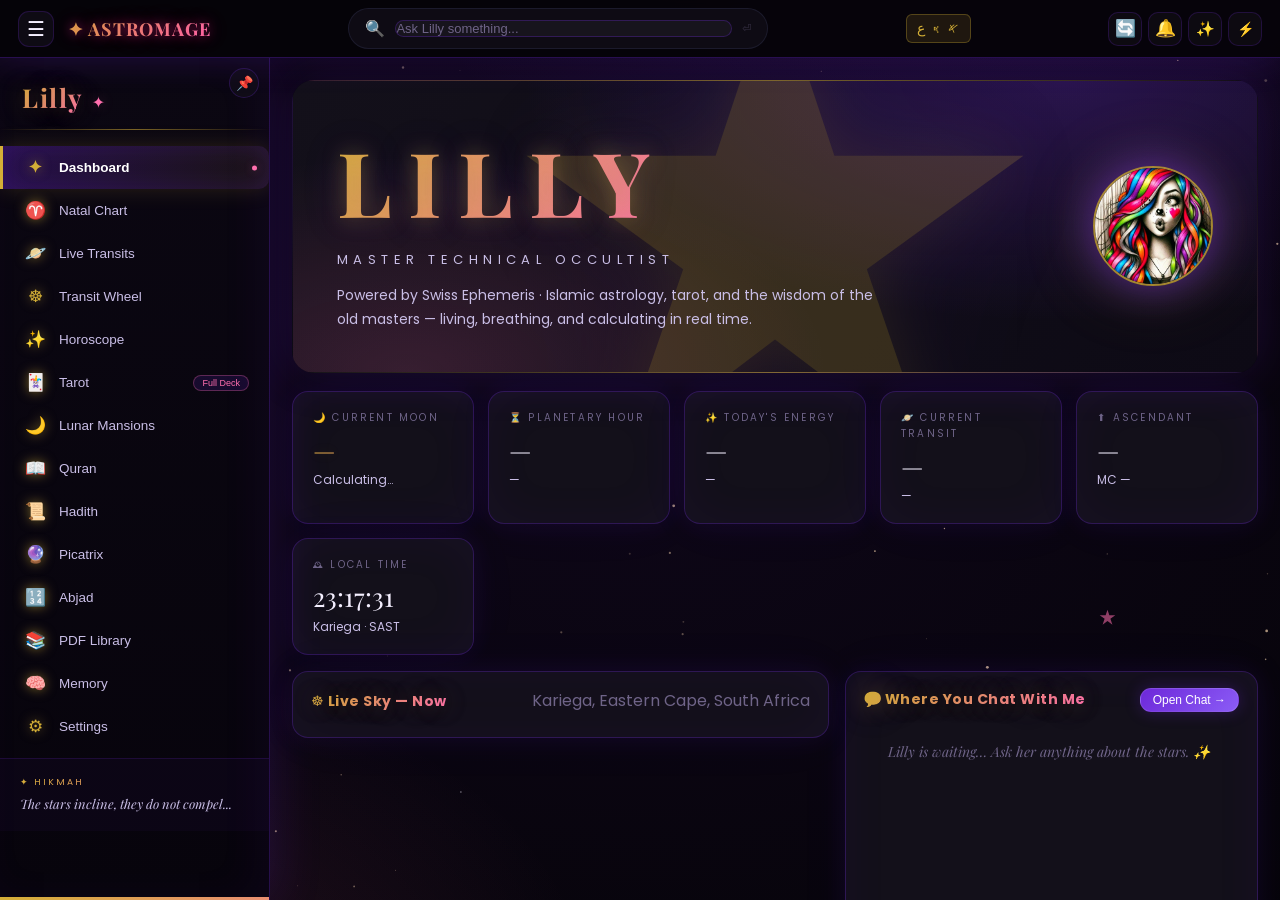
==== commit 31fe007b: "Remove duplicate app-navigation tiles from home dashboard The 'What the Masters Would Say' card on t" ====
--- a/templates/index.html
+++ b/templates/index.html
@@ -261,22 +261,6 @@
             <span class="card-subtitle">In the spirit of Abu Ma'shar, Al-Kindi, Al-Biruni, Al-Buni &amp; Ibn Arabi</span>
           </div>
           <div class="scholar-voice" id="home-scholar">—</div>
-        </div>
-
-        <!-- ═══ APP NAVIGATION TILES ═══ -->
-        <div class="lilly-nav-grid">
-          <a class="lilly-link" href="javascript:void(0)" onclick="openTab('tab-natal')"><span class="ll-icon">♈</span><span><span class="ll-name">Natal Chart</span><br><span class="ll-desc">Lilly explains every placement</span></span></a>
-          <a class="lilly-link" href="javascript:void(0)" onclick="openTab('tab-transits')"><span class="ll-icon">🪐</span><span><span class="ll-name">Live Transits</span><br><span class="ll-desc">Real-time planetary motion</span></span></a>
-          <a class="lilly-link" href="javascript:void(0)" onclick="openTab('tab-wheel')"><span class="ll-icon">☸</span><span><span class="ll-name">Transit Wheel</span><br><span class="ll-desc">Interactive SVG chart</span></span></a>
-          <a class="lilly-link" href="javascript:void(0)" onclick="openTab('tab-horoscope')"><span class="ll-icon">✨</span><span><span class="ll-name">Horoscope</span><br><span class="ll-desc">Personalised interpretation</span></span></a>
-          <a class="lilly-link" href="javascript:void(0)" onclick="openTab('tab-tarot')"><span class="ll-icon">🃏</span><span><span class="ll-name">Tarot</span><br><span class="ll-desc">Rider-Waite meanings &amp; correspondences</span></span></a>
-          <a class="lilly-link" href="javascript:void(0)" onclick="openTab('tab-mansions')"><span class="ll-icon">🌙</span><span><span class="ll-name">Lunar Mansions</span><br><span class="ll-desc">Full Manazil al-Qamar encyclopedia</span></span></a>
-          <a class="lilly-link" href="javascript:void(0)" onclick="openTab('tab-quran')"><span class="ll-icon">📖</span><span><span class="ll-name">Quran</span><br><span class="ll-desc">Searchable, with tafsir &amp; Lilly's commentary</span></span></a>
-          <a class="lilly-link" href="javascript:void(0)" onclick="openTab('tab-hadith')"><span class="ll-icon">📜</span><span><span class="ll-name">Hadith</span><br><span class="ll-desc">Searchable authentic collections</span></span></a>
-          <a class="lilly-link" href="javascript:void(0)" onclick="openTab('tab-picatrix')"><span class="ll-icon">🔮</span><span><span class="ll-name">Picatrix</span><br><span class="ll-desc">Planetary correspondences &amp; elections</span></span></a>
-          <a class="lilly-link" href="javascript:void(0)" onclick="openTab('tab-abjad')"><span class="ll-icon">🔢</span><span><span class="ll-name">Abjad</span><br><span class="ll-desc">Calculations &amp; magic squares</span></span></a>
-          <a class="lilly-link" href="javascript:void(0)" onclick="openTab('tab-library')"><span class="ll-icon">📚</span><span><span class="ll-name">PDF Library</span><br><span class="ll-desc">Lilly remembers every uploaded PDF</span></span></a>
-          <a class="lilly-link" href="javascript:void(0)" onclick="openTab('tab-memory')"><span class="ll-icon">🧠</span><span><span class="ll-name">Memory</span><br><span class="ll-desc">What Lilly holds for you</span></span></a>
         </div>
 
       </div><!-- /tab-home -->
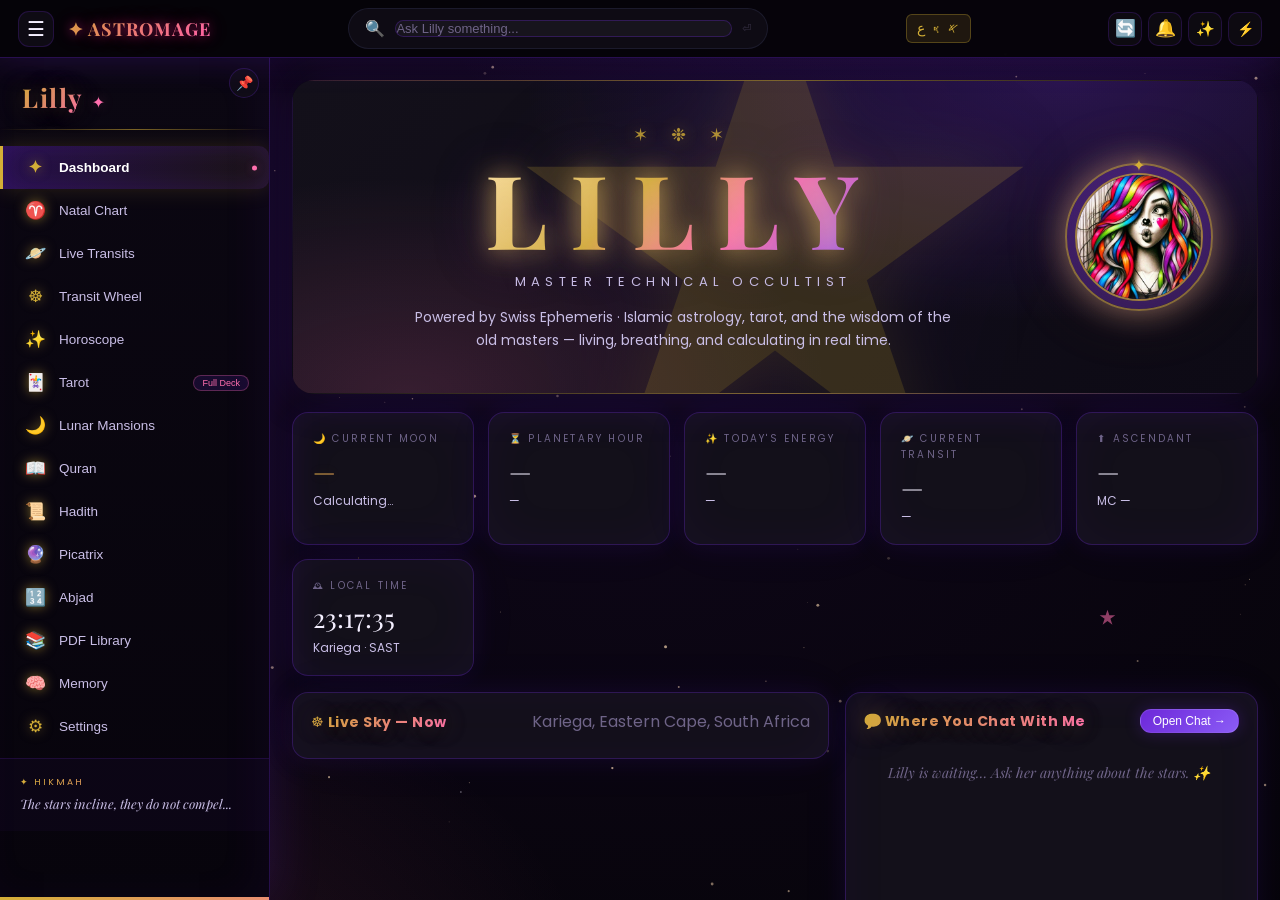
==== commit dc3171b3: "Redesign home hero: golden calligraphic name + avatar medallion Per Gigi's request to match a golden" ====
--- a/templates/index.html
+++ b/templates/index.html
@@ -128,11 +128,15 @@
         <div class="lilly-hero">
           <div class="lilly-hero-inner">
             <div class="lilly-hero-text">
-              <h1>LILLY</h1>
+              <div class="hero-flourish" aria-hidden="true">✶ ❉ ✶</div>
+              <h1 class="hero-name"><span class="hero-name-glow">LILLY</span></h1>
               <div class="lilly-sub">Master Technical Occultist</div>
               <p class="lilly-tagline">Powered by Swiss Ephemeris · Islamic astrology, tarot, and the wisdom of the old masters — living, breathing, and calculating in real time.</p>
             </div>
-            <img class="lilly-portrait" src="/static/lilly_portrait.png" alt="Lilly">
+            <div class="lilly-hero-medallion">
+              <img class="lilly-portrait" src="/static/lilly_portrait.png" alt="Lilly">
+              <span class="medallion-ring" aria-hidden="true"></span>
+            </div>
           </div>
         </div>
 
--- a/static/lilly-premium.css
+++ b/static/lilly-premium.css
@@ -270,13 +270,33 @@
 .lilly-hero h1 {
   font-family: var(--font-elegant);
   font-weight: 700;
-  font-size: clamp(40px, 7vw, 92px);
-  letter-spacing: 0.18em;
+  font-size: clamp(44px, 8vw, 104px);
+  letter-spacing: 0.22em;
   margin: 0;
-  background: linear-gradient(135deg, #D4AF37 0%, #FF6FAE 55%, #8B5CF6 100%);
+  text-align: center;
+  line-height: 1.05;
+}
+.hero-name-glow {
+  display: inline-block;
+  background: linear-gradient(135deg, #FFE9A8 0%, #D4AF37 38%, #FF6FAE 64%, #8B5CF6 100%);
   -webkit-background-clip: text; background-clip: text;
   -webkit-text-fill-color: transparent;
-  text-shadow: 0 0 40px rgba(109,40,217,0.4);
+  text-shadow: 0 0 26px rgba(255,215,120,0.45), 0 0 60px rgba(109,40,217,0.35);
+  filter: drop-shadow(0 0 14px rgba(212,175,55,0.4));
+  animation: heroGlow 6s ease-in-out infinite;
+}
+@keyframes heroGlow {
+  0%,100% { filter: drop-shadow(0 0 14px rgba(212,175,55,0.35)); }
+  50%     { filter: drop-shadow(0 0 26px rgba(255,215,120,0.65)); }
+}
+.hero-flourish {
+  text-align: center;
+  font-size: 18px;
+  letter-spacing: 0.5em;
+  color: var(--gold, #D4AF37);
+  opacity: 0.8;
+  margin-bottom: 6px;
+  text-shadow: 0 0 16px rgba(212,175,55,0.5);
 }
 .lilly-hero .lilly-sub {
   font-family: var(--font-main);
@@ -287,18 +307,40 @@
   margin-top: 10px;
 }
 .lilly-hero .lilly-portrait {
-  width: 120px; height: 120px; border-radius: 50%;
+  width: 128px; height: 128px; border-radius: 50%;
   object-fit: cover;
-  border: 2px solid rgba(212,175,55,0.6);
-  box-shadow: 0 0 30px rgba(109,40,217,0.5);
+  border: 2px solid rgba(212,175,55,0.7);
+  box-shadow: 0 0 40px rgba(109,40,217,0.55), 0 0 22px rgba(212,175,55,0.4);
+}
+.lilly-hero-medallion {
+  position: relative;
+  width: 148px; height: 148px;
+  display: grid; place-items: center;
+}
+.lilly-hero-medallion .medallion-ring {
+  position: absolute; inset: 0;
+  border-radius: 50%;
+  border: 2px solid rgba(212,175,55,0.55);
+  box-shadow: 0 0 30px rgba(212,175,55,0.45), inset 0 0 24px rgba(109,40,217,0.4);
+  animation: medallionSpin 14s linear infinite;
+}
+.lilly-hero-medallion .medallion-ring::before {
+  content: "✦";
+  position: absolute; top: -12px; left: 50%; transform: translateX(-50%);
+  color: var(--gold, #D4AF37); font-size: 16px;
+  text-shadow: 0 0 12px rgba(212,175,55,0.8);
+}
+@keyframes medallionSpin {
+  from { transform: rotate(0deg); }
+  to   { transform: rotate(360deg); }
 }
 .lilly-hero-inner {
-  display: flex; align-items: center; justify-content: space-between; gap: 28px;
+  display: flex; align-items: center; justify-content: center; gap: 36px;
   flex-wrap: wrap;
 }
-.lilly-hero-text { flex: 1; min-width: 280px; }
+.lilly-hero-text { flex: 1 1 320px; min-width: 280px; display: flex; flex-direction: column; align-items: center; }
 .lilly-tagline {
-  margin-top: 14px; max-width: 560px;
+  margin-top: 14px; max-width: 560px; text-align: center;
   color: var(--text-secondary); font-size: 14px; line-height: 1.7;
 }
 
@@ -1106,7 +1148,7 @@
 /* ── Live chart grid ── */
 .chart-grid {
   display: grid;
-  grid-template-columns: repeat(auto-fill, minmax(190px, 1fr));
+  grid-template-columns: repeat(3, 1fr);
   gap: 8px;
   padding-top: 10px;
 }
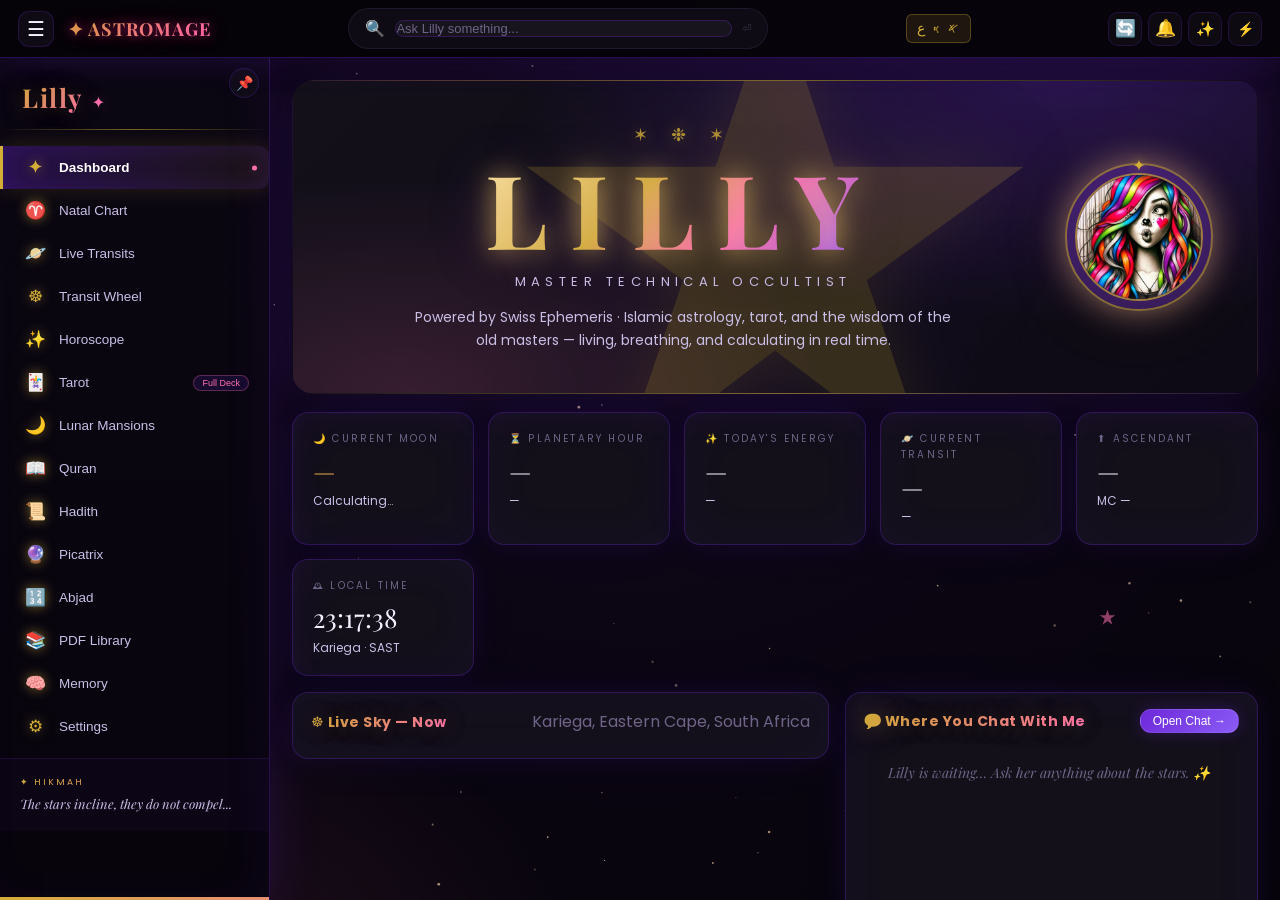
==== commit 46ce2733: "Add live Abjad calculator to Magical Weather section - home.py: new /api/abjad POST endpoint — true " ====
--- a/templates/index.html
+++ b/templates/index.html
@@ -256,6 +256,26 @@
             <span class="card-subtitle">From the Picatrix, the Red Magick &amp; the awfaq</span>
           </div>
           <div class="remedy-grid" id="home-remedy">—</div>
+        </div>
+
+        <!-- ═══ ABJAD CALCULATOR ═══ -->
+        <div class="lilly-section">
+          <div class="card-header">
+            <span class="card-title">🔢 Abjad Calculator — حساب الجمل</span>
+            <span class="card-subtitle">Hisab al-Jummal · the number behind the Names</span>
+          </div>
+          <div class="abjad-wrap">
+            <div class="abjad-controls">
+              <input id="abjad-input" class="abjad-input" type="text" dir="rtl" lang="ar"
+                     placeholder="اكتب اسماً عربياً…" value="الله" />
+              <select id="abjad-system" class="abjad-select">
+                <option value="kabir">Abjad al-Kabir (standard)</option>
+                <option value="saghir">Abjad al-Saghir (reduced)</option>
+              </select>
+              <button class="btn btn-sm" onclick="runAbjad()">Calculate ✶</button>
+            </div>
+            <div class="abjad-result" id="home-abjad">—</div>
+          </div>
         </div>
 
         <!-- ═══ WHAT THE ISLAMIC SCHOLAR WOULD SAY ═══ -->
--- a/static/lilly-premium.css
+++ b/static/lilly-premium.css
@@ -1223,6 +1223,20 @@
 }
 .kamea-cap { font-size: 10px; color: #b9aee0; margin-top: 5px; max-width: 180px; }
 
+/* ── Abjad calculator ── */
+.abjad-wrap { padding-top: 10px; }
+.abjad-controls { display: flex; gap: 10px; flex-wrap: wrap; align-items: center; margin-bottom: 12px; }
+.abjad-input { flex: 1; min-width: 200px; background: rgba(9,7,13,0.6); border: 1px solid rgba(212,175,55,0.35); color: #f3eefb; border-radius: 9px; padding: 10px 14px; font-size: 16px; }
+.abjad-input::placeholder { color: #8a82a8; }
+.abjad-select { background: rgba(9,7,13,0.6); border: 1px solid rgba(212,175,55,0.35); color: #f3eefb; border-radius: 9px; padding: 10px; font-size: 13px; }
+.abjad-result { background: rgba(9,7,13,0.5); border: 1px solid rgba(212,175,55,0.18); border-radius: 11px; padding: 14px; }
+.abjad-meta { font-size: 12px; color: #b9aee0; margin-bottom: 8px; }
+.abjad-steps { font-size: 15px; line-height: 2.2; color: #e7e1f0; }
+.abjad-step { margin-inline-end: 10px; display: inline-block; }
+.abjad-step b { color: var(--gold, #D4AF37); }
+.abjad-total { margin-top: 10px; font-size: 18px; color: #f3eefb; }
+.abjad-total .gold { color: var(--gold, #D4AF37); font-weight: 700; }
+
 /* ── Scholar's voice ── */
 .scholar-voice { padding-top: 8px; font-size: 13px; line-height: 1.75; color: #e7e1f0; }
 .scholar-voice p { margin: 7px 0; }
